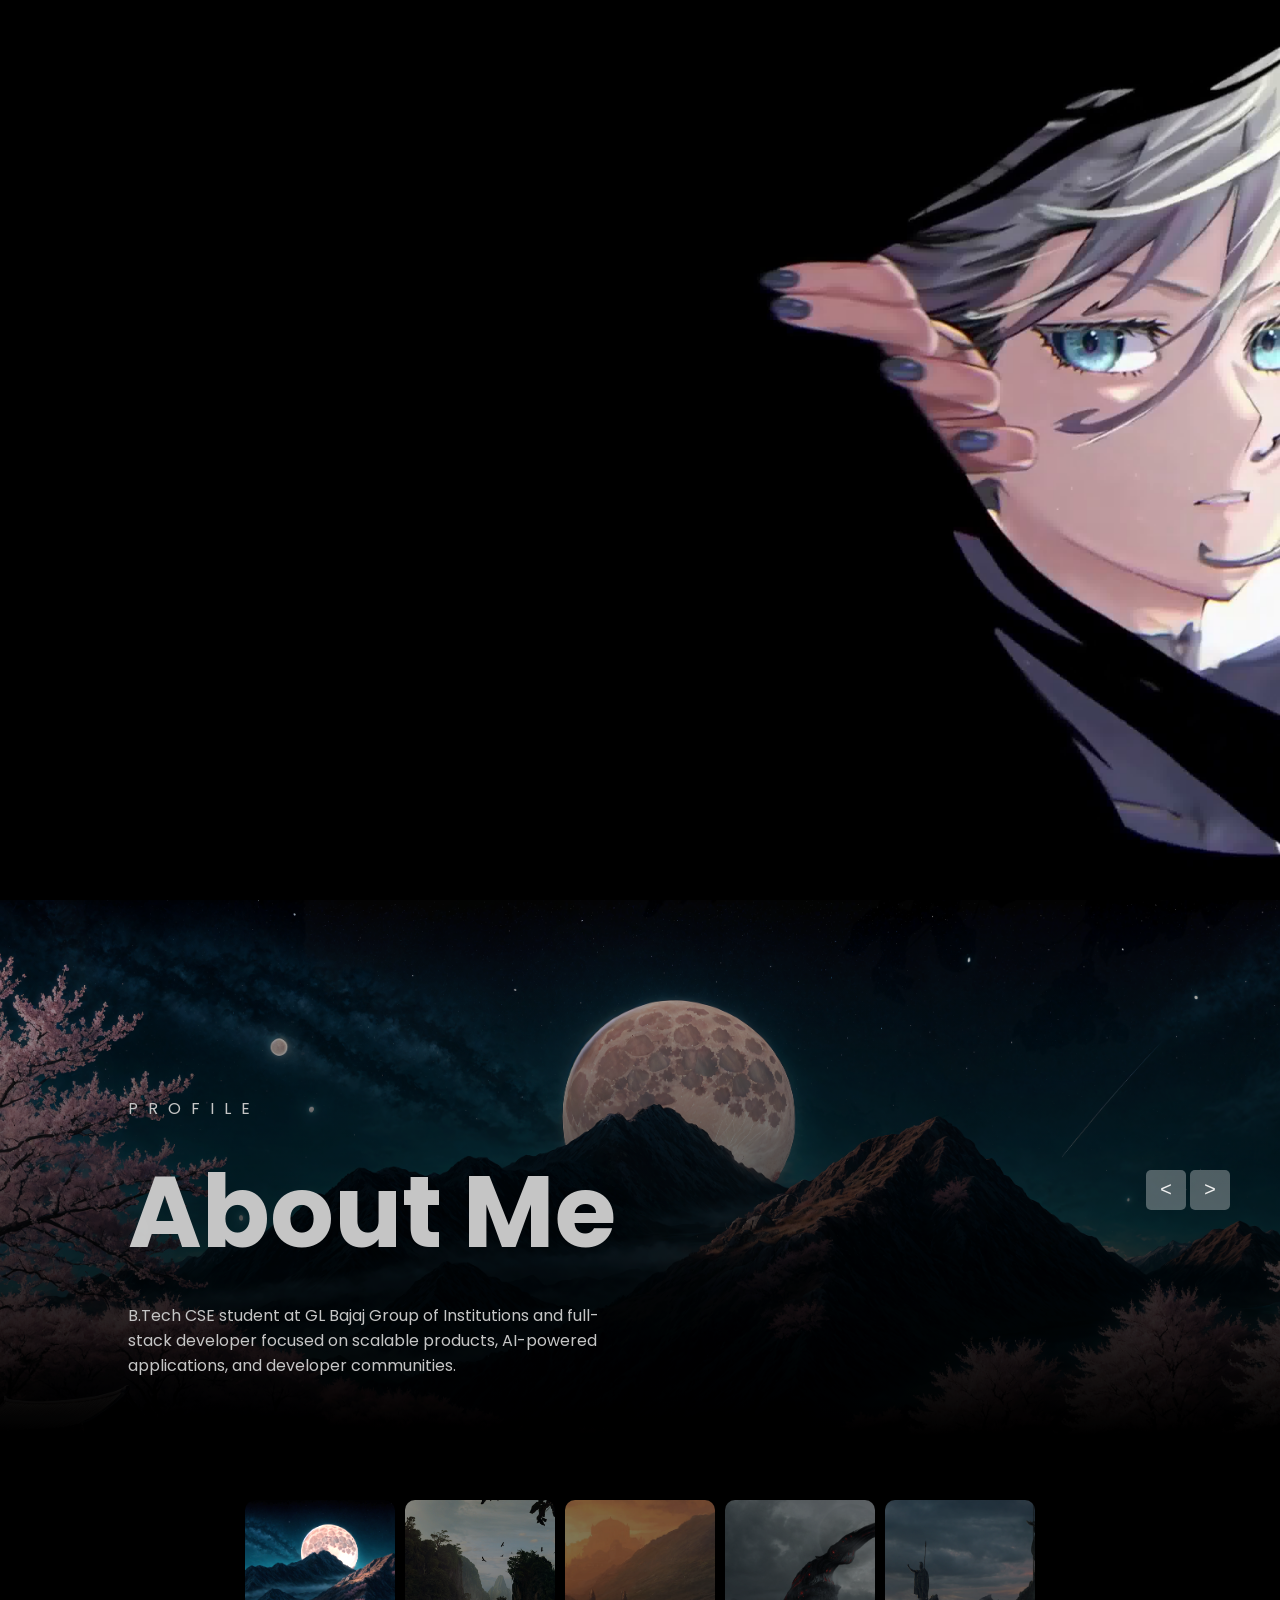
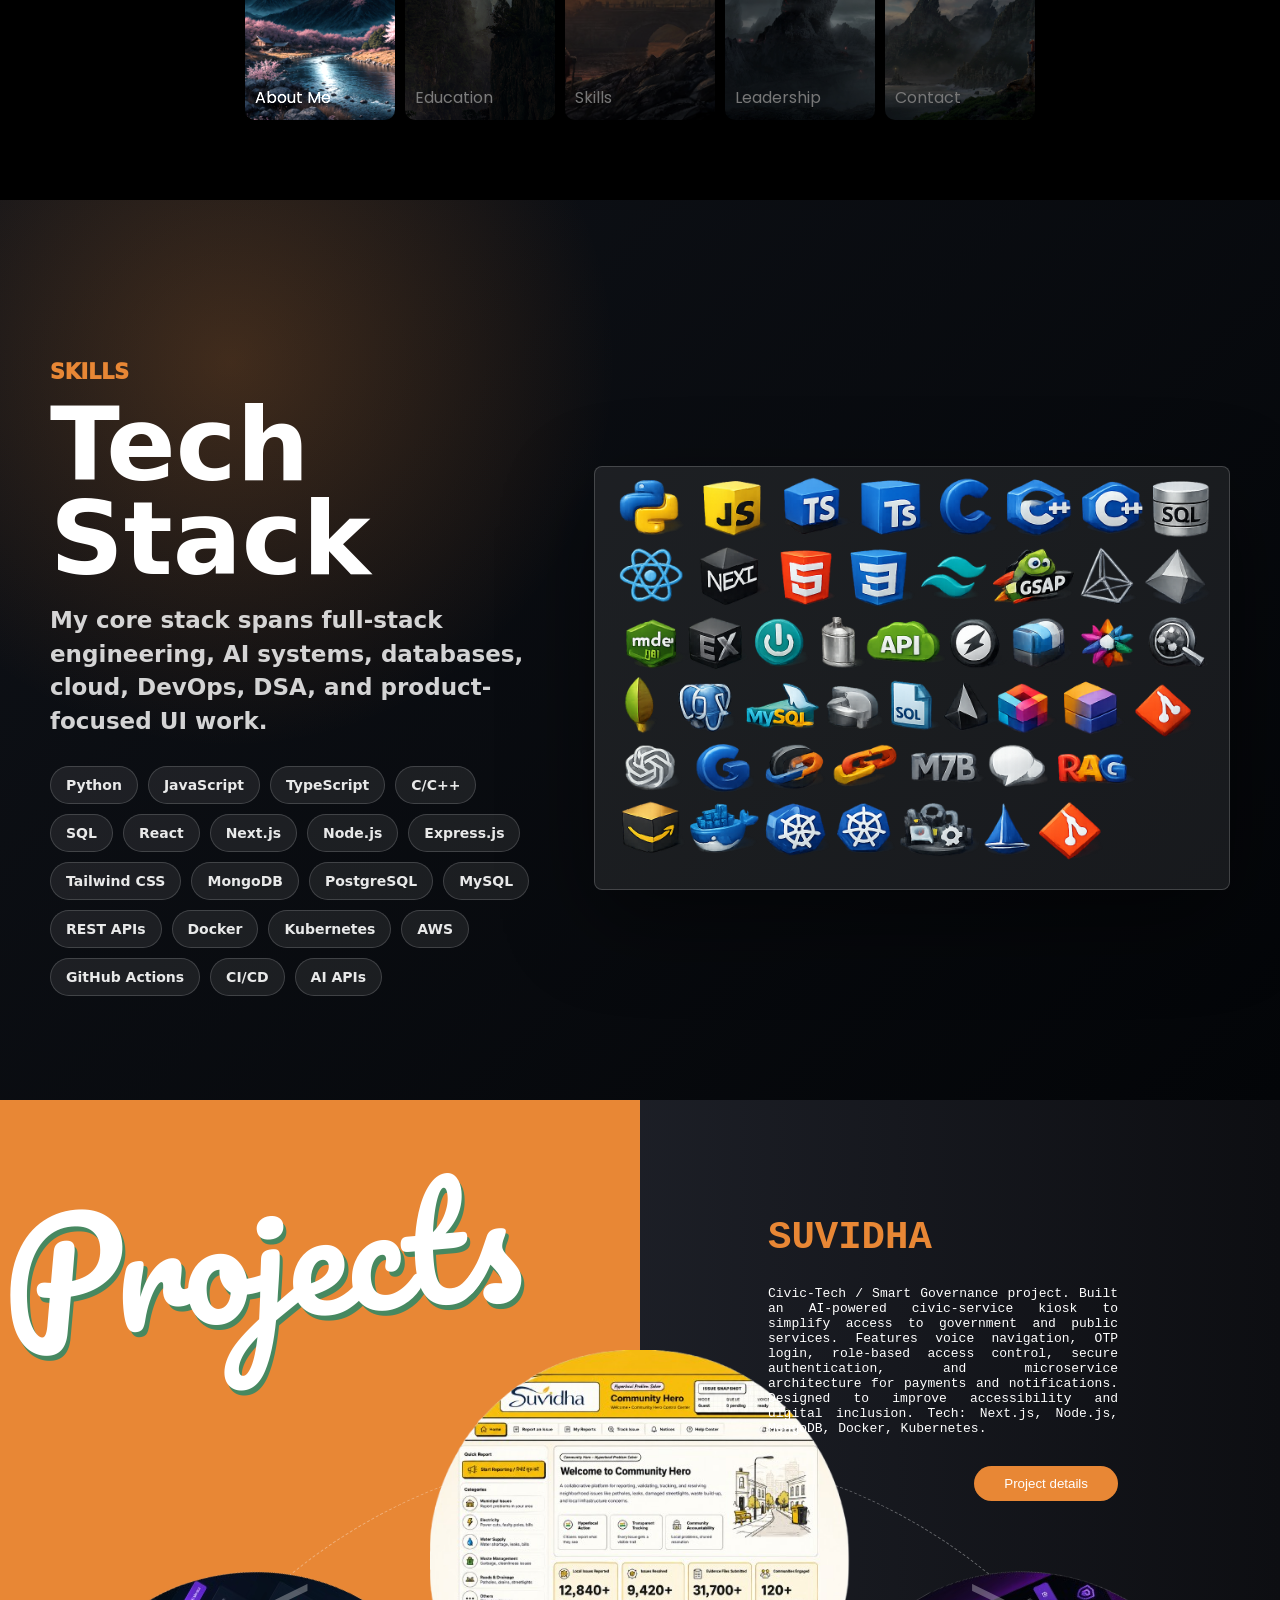
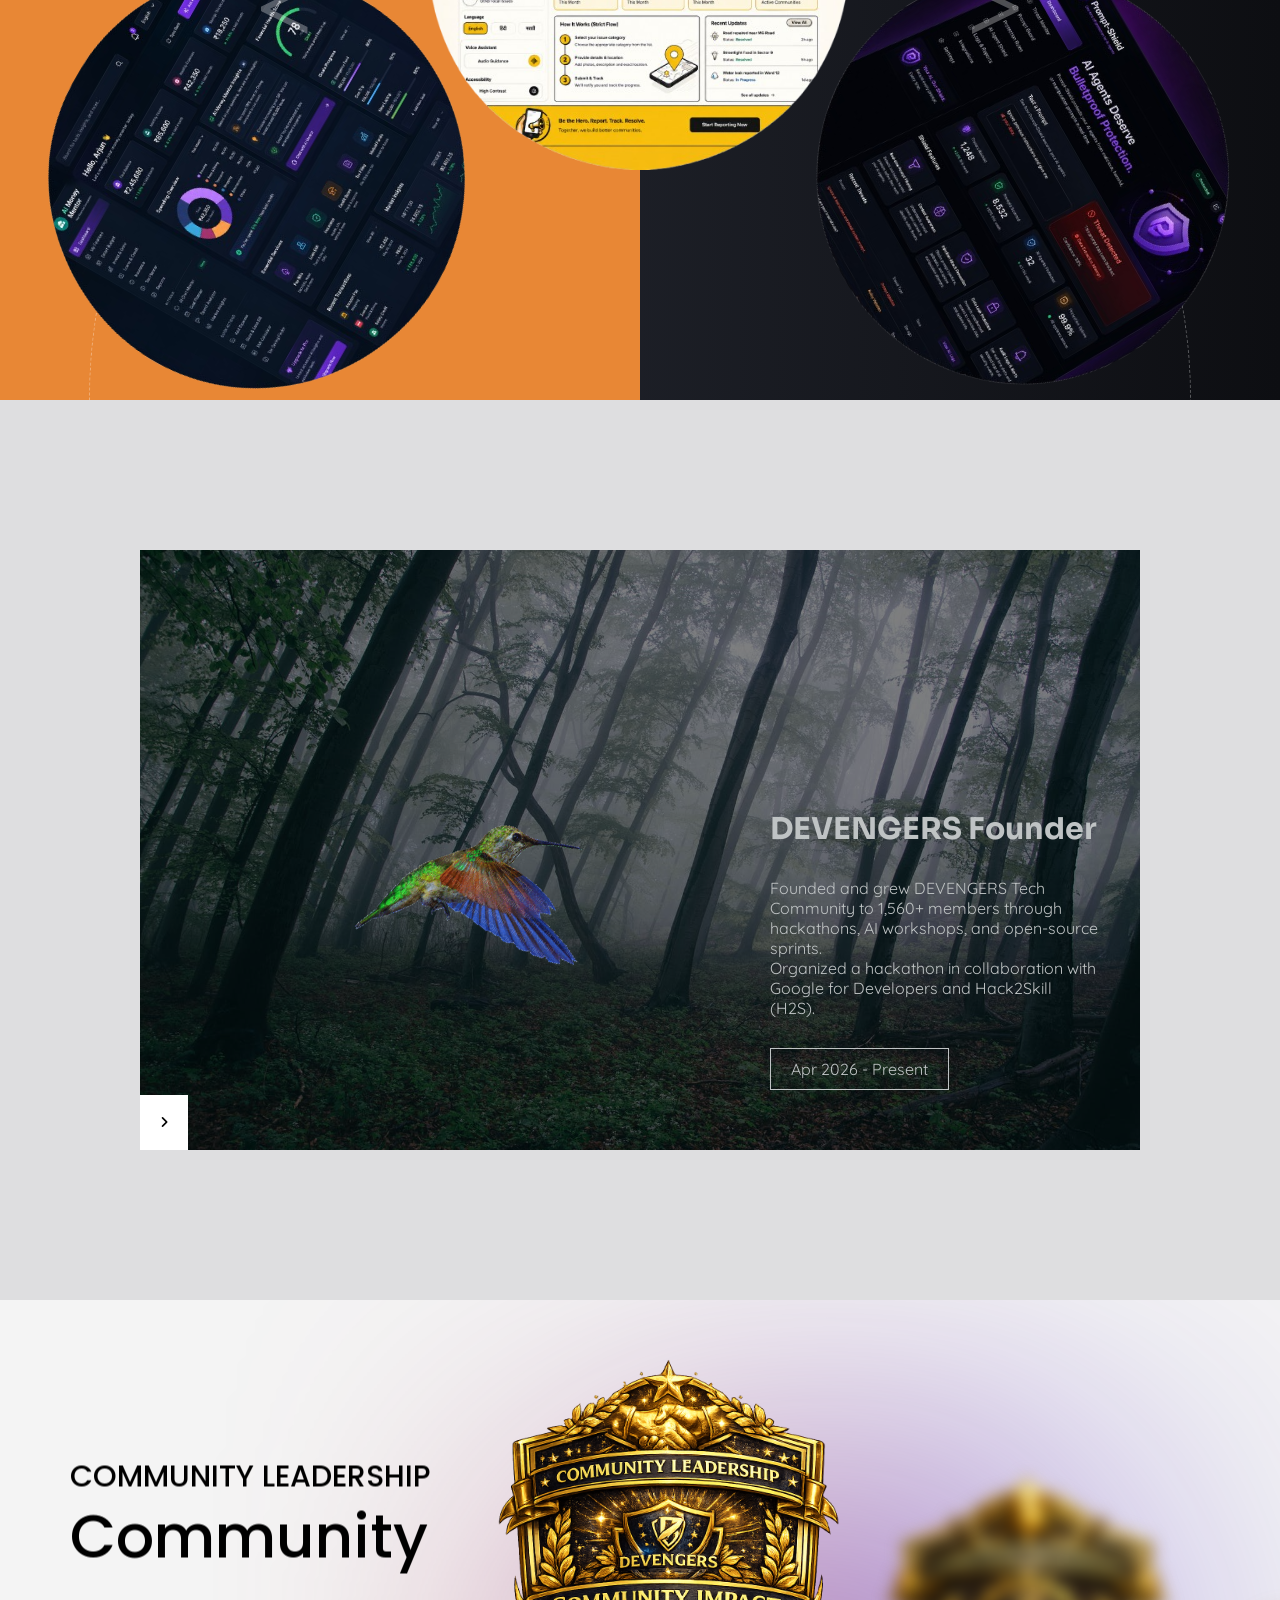
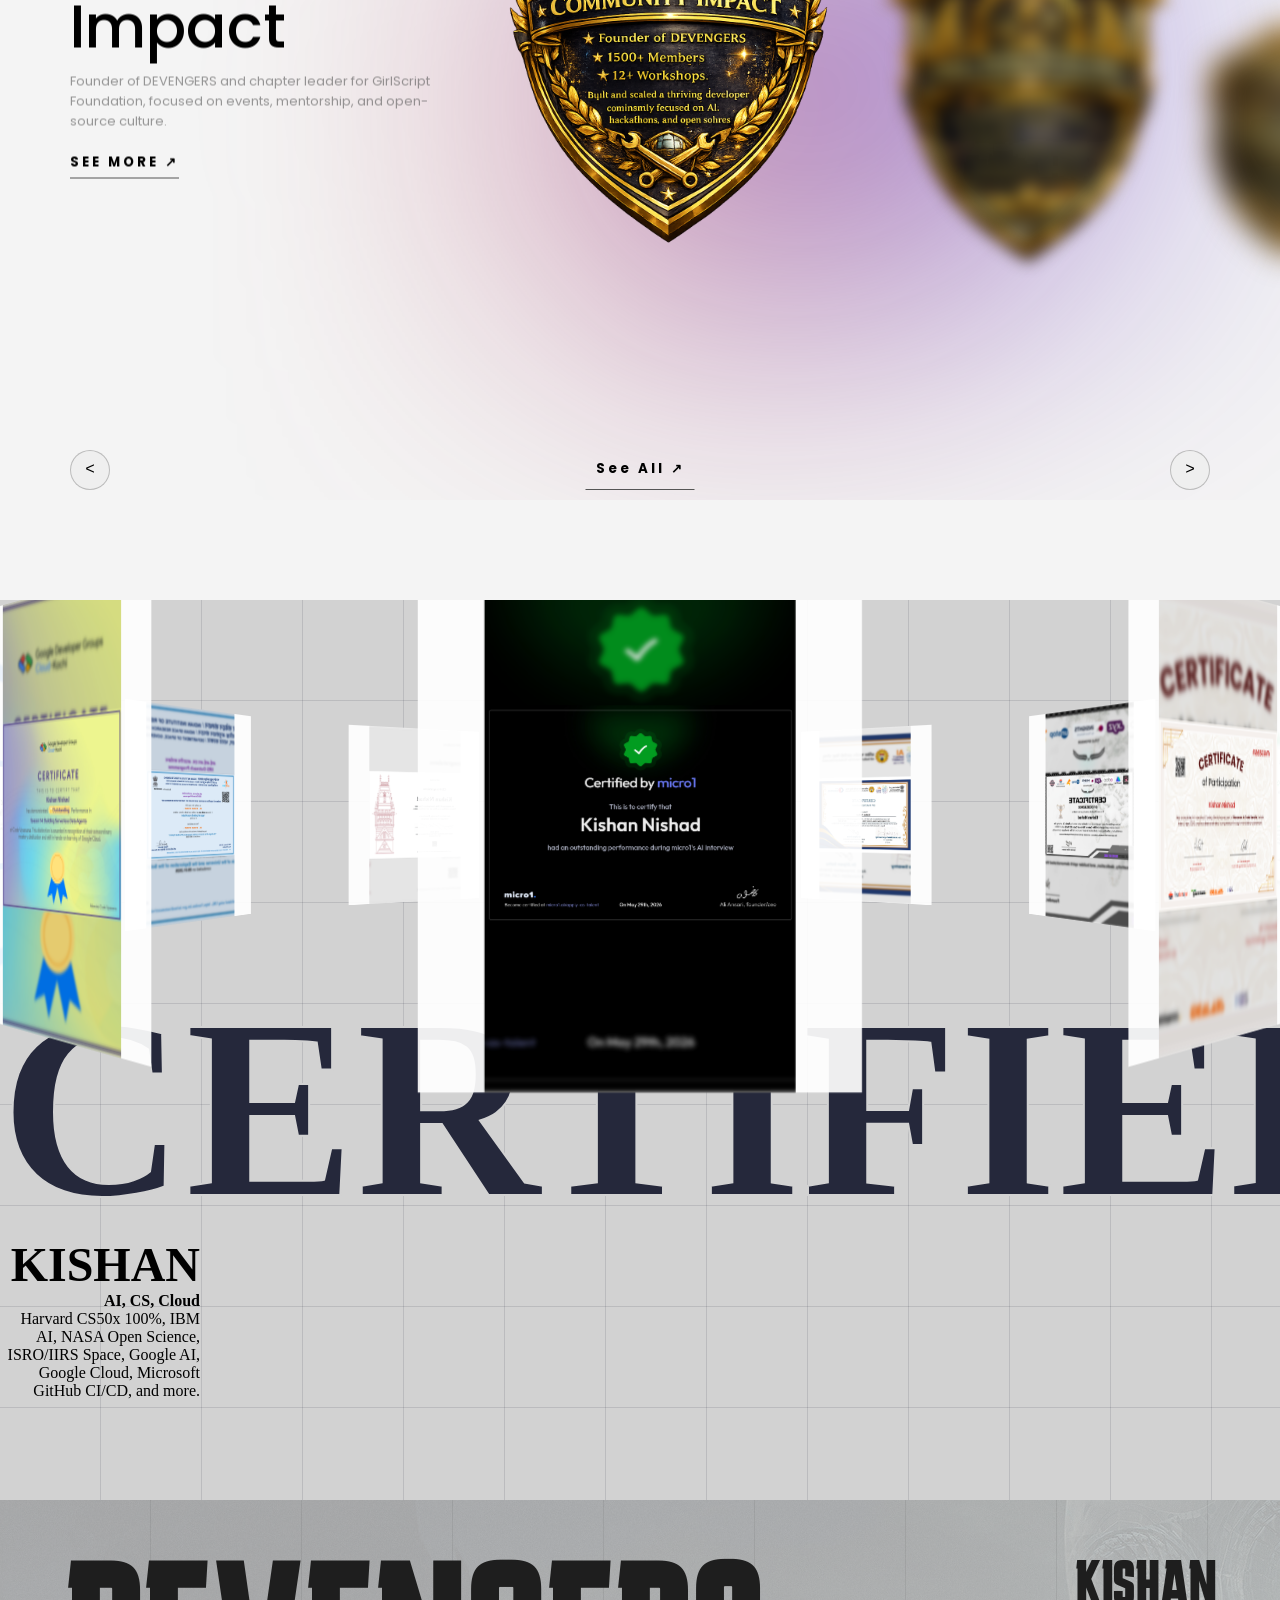
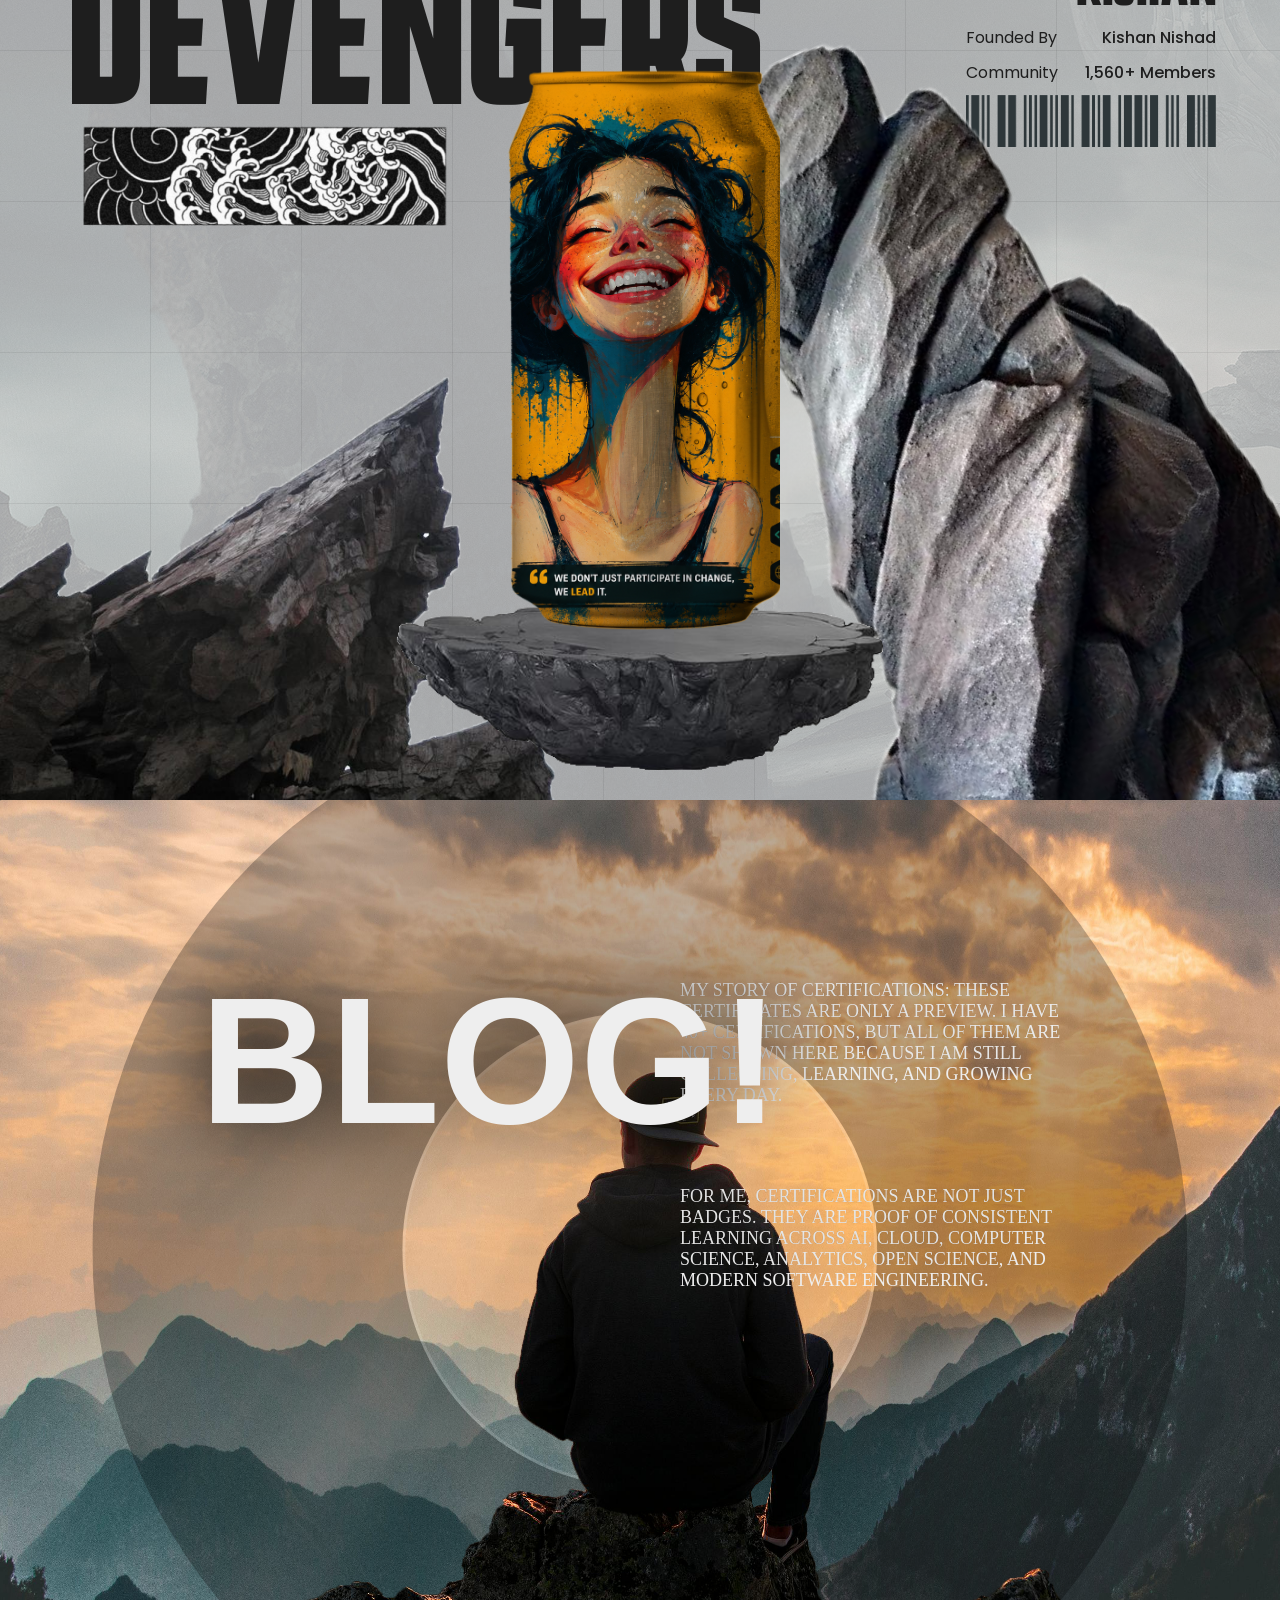
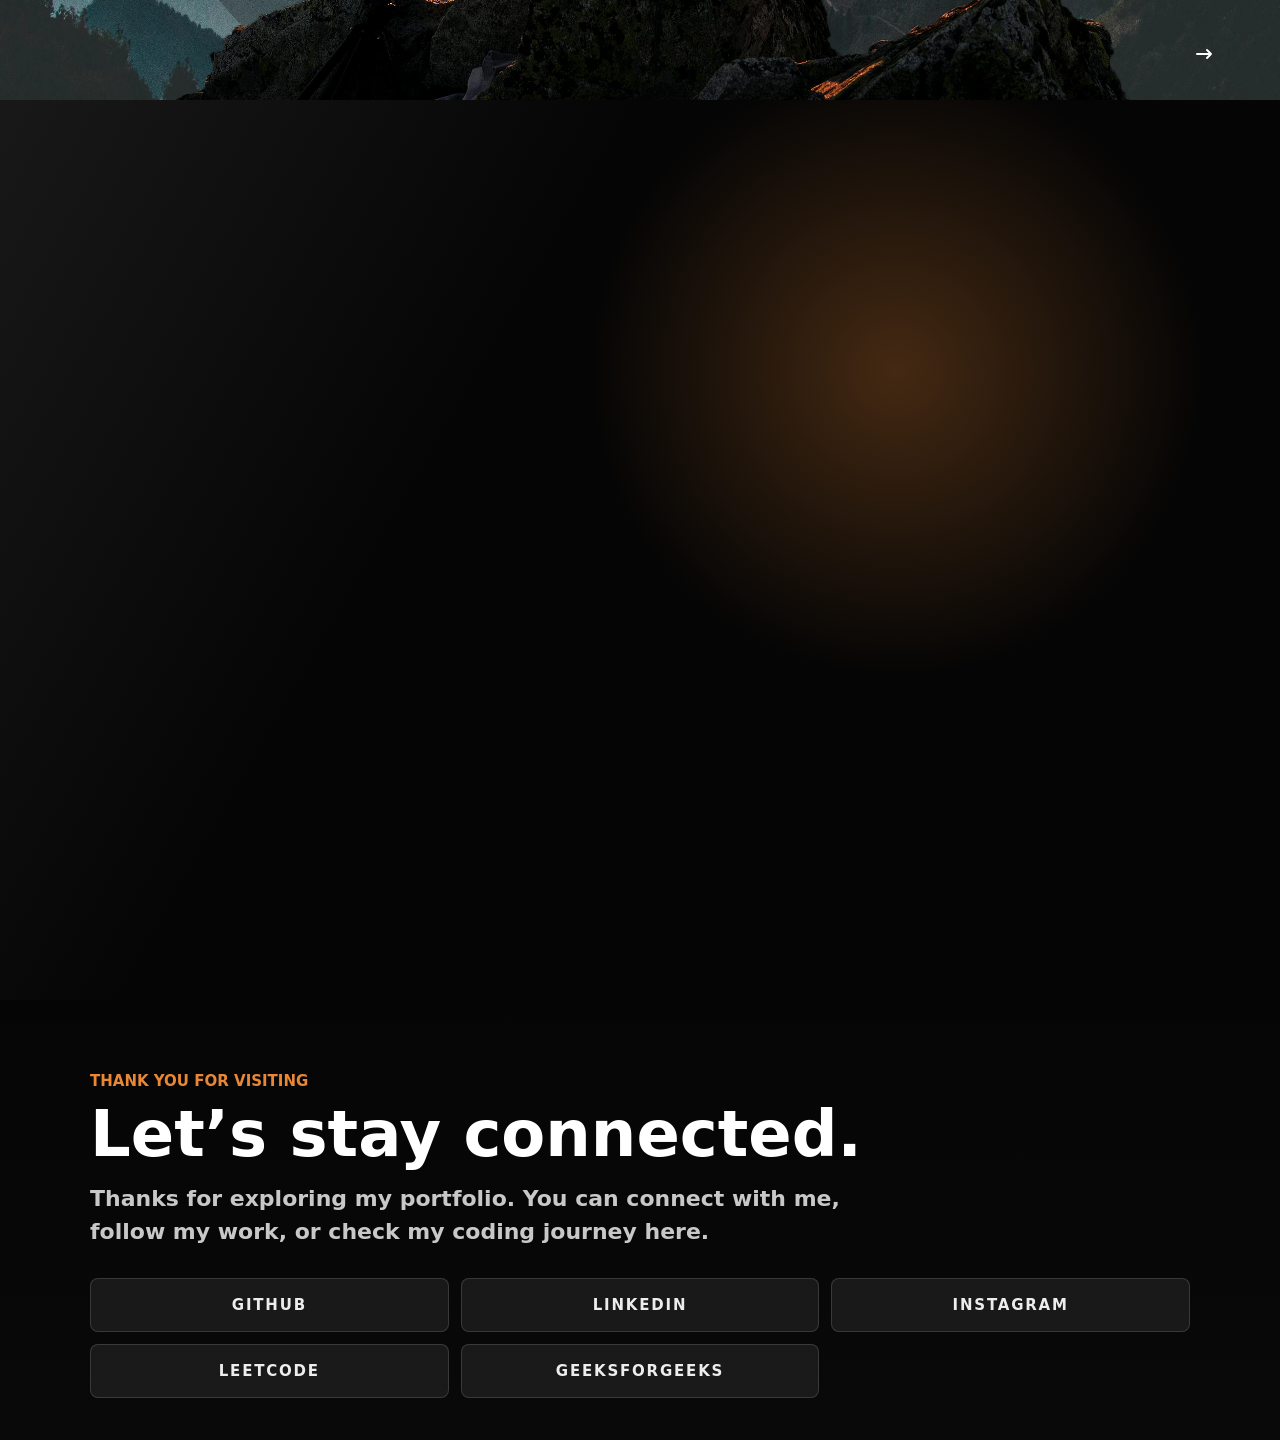
==== index.html @ 109127d8 "Radhe Radhe" ====
<!doctype html>
<html lang="en">
  <head>
    <meta charset="UTF-8" />
    <meta name="viewport" content="width=device-width, initial-scale=1.0" />
    <title>Kishan Nishad | AI Engineer, Full-Stack Developer & DEVENGERS Founder</title>
    <meta
      name="description"
      content="Portfolio of Kishan Nishad, an AI engineer, full-stack developer, competitive programmer, and founder of DEVENGERS Tech Community."
    />
    <meta
      name="keywords"
      content="Kishan Nishad, AI Engineer, Full Stack Developer, DEVENGERS, portfolio, React, Node.js, Python, machine learning, hackathons, competitive programming"
    />
    <meta name="author" content="Kishan Nishad" />
    <meta name="robots" content="index, follow, max-image-preview:large" />
    <meta name="theme-color" content="#050505" />
    <meta property="og:type" content="website" />
    <meta property="og:title" content="Kishan Nishad | AI Engineer & Full-Stack Developer" />
    <meta
      property="og:description"
      content="Explore Kishan Nishad's projects, experience, achievements, certifications, community work, and AI/full-stack engineering journey."
    />
    <meta property="og:site_name" content="Kishan Nishad Portfolio" />
    <meta name="twitter:card" content="summary" />
    <meta name="twitter:title" content="Kishan Nishad | AI Engineer & Full-Stack Developer" />
    <meta
      name="twitter:description"
      content="AI systems, scalable products, competitive programming, hackathons, and developer community leadership by Kishan Nishad."
    />
    <link rel="icon" type="image/png" href="Landingpage/Assests/2.png" />
    <link rel="apple-touch-icon" href="Landingpage/Assests/2.png" />
    <link rel="stylesheet" href="Landingpage/styles.css?v=frame-loader-2" />
    <link rel="preload" as="image" href="Lodingpageframes/ezgif-frame-001.jpg" />
    <script type="application/ld+json">
      {
        "@context": "https://schema.org",
        "@graph": [
          {
            "@type": "Person",
            "@id": "#person",
            "name": "Kishan Nishad",
            "jobTitle": "AI Engineer and Full-Stack Developer",
            "description": "AI engineer, full-stack developer, competitive programmer, hackathon builder, and founder of DEVENGERS Tech Community.",
            "email": "mailto:knishad0004@gmail.com",
            "address": {
              "@type": "PostalAddress",
              "addressLocality": "Ghaziabad",
              "addressCountry": "IN"
            },
            "knowsAbout": [
              "Artificial Intelligence",
              "Machine Learning",
              "Full-Stack Development",
              "React",
              "Next.js",
              "Node.js",
              "Python",
              "Docker",
              "Kubernetes",
              "Competitive Programming",
              "Developer Communities"
            ],
            "sameAs": [
              "https://github.com/code-with-kishan",
              "https://www.linkedin.com/in/kishan-nishad-161a73392/",
              "https://www.instagram.com/kishannishad.dev/",
              "https://leetcode.com/u/Code_with_kishan/",
              "https://www.geeksforgeeks.org/profile/kishannishad"
            ]
          },
          {
            "@type": "WebSite",
            "@id": "#website",
            "name": "Kishan Nishad Portfolio",
            "description": "Portfolio website for Kishan Nishad, featuring AI engineering, full-stack projects, achievements, certifications, and community leadership.",
            "publisher": {
              "@id": "#person"
            },
            "inLanguage": "en"
          },
          {
            "@type": "WebPage",
            "@id": "#webpage",
            "name": "Kishan Nishad | AI Engineer, Full-Stack Developer & DEVENGERS Founder",
            "isPartOf": {
              "@id": "#website"
            },
            "about": {
              "@id": "#person"
            },
            "inLanguage": "en"
          }
        ]
      }
    </script>
  </head>
  <body>
    <div class="loader" id="loader" aria-hidden="true">
      <img
        class="loader-frame"
        id="loaderFrame"
        src="Lodingpageframes/ezgif-frame-001.jpg"
        data-frame-base="Lodingpageframes/ezgif-frame-"
        data-frame-count="141"
        data-frame-ext="jpg"
        loading="eager"
        decoding="sync"
        fetchpriority="high"
        alt=""
      />
    </div>

    <nav class="navbar" aria-label="Primary navigation">
      <a href="#home" class="nav-link">Home</a>
      <a href="#about" class="nav-link">About</a>
      <a href="#skills" class="nav-link">Skills</a>
      <a href="#projects" class="nav-link">Projects</a>
      <a href="#experience" class="nav-link">Experience</a>
      <a href="#achievements" class="nav-link">Achievements</a>
      <a href="#certifications" class="nav-link">Certifications</a>
      <a href="#community" class="nav-link">Community</a>
      <a href="#blog" class="nav-link">Blog</a>
      <a href="#contact" class="nav-link">Contact Me</a>
    </nav>

    <main>
    <section class="landing" id="home">
      <section class="hero-content" aria-label="Kishan Nishad intro">
        <h1><span>Hi, I’m</span><span>Kishan Nishad</span></h1>
        <p class="animated-detail">
          <span>AI Engineer</span>
          <span>Full-Stack Developer</span>
          <span>Founder of DEVENGERS</span>
        </p>
        <p class="statement">Building AI systems, scalable products, and impactful developer communities.</p>
      </section>
    </section>

    <section class="site-section" id="about" aria-label="About">
      <iframe class="section-frame" src="About/index.html" title="About Kishan Nishad"></iframe>
    </section>

    <section class="skills-section" id="skills" aria-label="Skills and tech stack">
      <div class="skills-content">
        <div class="skills-copy">
          <p class="skills-kicker">Skills</p>
          <h2>Tech Stack</h2>
          <p>
            My core stack spans full-stack engineering, AI systems, databases, cloud, DevOps, DSA, and product-focused UI work.
          </p>
          <div class="skills-grid" aria-label="Core skills">
            <span>Python</span>
            <span>JavaScript</span>
            <span>TypeScript</span>
            <span>C/C++</span>
            <span>SQL</span>
            <span>React</span>
            <span>Next.js</span>
            <span>Node.js</span>
            <span>Express.js</span>
            <span>Tailwind CSS</span>
            <span>MongoDB</span>
            <span>PostgreSQL</span>
            <span>MySQL</span>
            <span>REST APIs</span>
            <span>Docker</span>
            <span>Kubernetes</span>
            <span>AWS</span>
            <span>GitHub Actions</span>
            <span>CI/CD</span>
            <span>AI APIs</span>
          </div>
        </div>
        <figure class="skills-card">
          <img src="Landingpage/Assests/all-tech-stack.png" alt="Kishan Nishad tech stack icons" />
        </figure>
      </div>
    </section>

    <section class="site-section" id="projects" aria-label="Projects">
      <iframe class="section-frame" src="Projects/index.html" title="Kishan Nishad projects"></iframe>
    </section>

    <section class="site-section" id="experience" aria-label="Experience">
      <iframe class="section-frame" src="Experience/index.html" title="Kishan Nishad experience"></iframe>
    </section>

    <section class="site-section" id="achievements" aria-label="Achievements">
      <iframe class="section-frame" src="Acheivements/index.html" title="Kishan Nishad achievements"></iframe>
    </section>

    <section class="site-section" id="certifications" aria-label="Certifications">
      <iframe class="section-frame" src="certifications/index.html" title="Kishan Nishad certifications"></iframe>
    </section>

    <section class="site-section" id="community" aria-label="Community">
      <iframe class="section-frame" src="Community/index.html" title="DEVENGERS community"></iframe>
    </section>

    <section class="site-section" id="blog" aria-label="Blog">
      <iframe class="section-frame" src="Blogs/index.html" title="Kishan Nishad blog"></iframe>
    </section>

    <section class="contact-section" id="contact" aria-label="Portfolio contact form">
      <div class="visme_d" data-title="Portfolio form" data-url="9kgqpr48-portfolio-form" data-domain="forms" data-full-page="false" data-min-height="500px" data-form-id="187470"></div>
    </section>

    <footer class="site-footer" aria-label="Kishan Nishad social links">
      <div class="footer-content">
        <p class="footer-kicker">Thank you for visiting</p>
        <h2>Let’s stay connected.</h2>
        <p class="footer-note">
          Thanks for exploring my portfolio. You can connect with me, follow my work, or check my coding journey here.
        </p>
        <div class="social-links">
          <a href="https://github.com/code-with-kishan" target="_blank" rel="noreferrer">GitHub</a>
          <a href="https://www.linkedin.com/in/kishan-nishad-161a73392/" target="_blank" rel="noreferrer">LinkedIn</a>
          <a href="https://www.instagram.com/kishannishad.dev/" target="_blank" rel="noreferrer">Instagram</a>
          <a href="https://leetcode.com/u/Code_with_kishan/" target="_blank" rel="noreferrer">LeetCode</a>
          <a href="https://www.geeksforgeeks.org/profile/kishannishad" target="_blank" rel="noreferrer">GeeksforGeeks</a>
        </div>
      </div>
    </footer>
    </main>

    <script src="Landingpage/script.js?v=frame-loader-3"></script>
    <script src="https://static-bundles.visme.co/forms/vismeforms-embed.js"></script>
  </body>
</html>
---- Landingpage/styles.css ----
:root {
  color-scheme: dark;
  font-family:
    Inter, ui-sans-serif, system-ui, -apple-system, BlinkMacSystemFont, "Segoe UI",
    sans-serif;
}

* {
  box-sizing: border-box;
}

html,
body {
  width: 100%;
  min-height: 100%;
  margin: 0;
}

html {
  scroll-behavior: smooth;
  scroll-padding-top: 100px;
}

body {
  overflow-x: hidden;
  background: #050505;
  color: #ffffff;
}

.loader {
  position: fixed;
  inset: 0;
  z-index: 9999;
  display: grid;
  place-items: center;
  background: #000000 url("Assests/2.png") center / cover no-repeat;
  transition:
    opacity 700ms ease,
    visibility 700ms ease;
}

.loader.is-hidden {
  visibility: hidden;
  opacity: 0;
  pointer-events: none;
}

.loader-frame {
  width: 100%;
  height: 100%;
  object-fit: cover;
}

.landing {
  position: relative;
  min-height: 100vh;
  overflow: hidden;
  background:
    linear-gradient(90deg, rgba(0, 0, 0, 0.1) 0%, rgba(0, 0, 0, 0.16) 43%, rgba(0, 0, 0, 0.52) 100%),
    url("Assests/2.png") center / cover no-repeat;
}

.site-section {
  position: relative;
  min-height: 100vh;
  background: #050505;
}

.section-frame {
  display: block;
  width: 100%;
  height: 100vh;
  border: 0;
  background: #050505;
}

.skills-section {
  min-height: 100vh;
  display: grid;
  place-items: center;
  padding: 128px 24px 72px;
  background:
    radial-gradient(circle at 18% 18%, rgba(232, 135, 53, 0.24), transparent 30%),
    linear-gradient(135deg, rgba(15, 18, 24, 0.98), rgba(3, 5, 8, 0.98));
}

.skills-content {
  width: min(1180px, 100%);
  display: grid;
  grid-template-columns: minmax(300px, 0.86fr) minmax(420px, 1.14fr);
  align-items: center;
  gap: clamp(28px, 5vw, 72px);
}

.skills-kicker {
  margin: 0 0 14px;
  color: #e88735;
  font-size: clamp(16px, 1.6vw, 22px);
  font-weight: 950;
  text-transform: uppercase;
}

.skills-copy h2 {
  margin: 0 0 18px;
  font-size: clamp(54px, 8vw, 112px);
  line-height: 0.92;
  letter-spacing: 0;
}

.skills-copy > p:not(.skills-kicker) {
  margin: 0 0 28px;
  color: rgba(255, 255, 255, 0.82);
  font-size: clamp(17px, 1.8vw, 24px);
  font-weight: 750;
  line-height: 1.45;
}

.skills-grid {
  display: flex;
  flex-wrap: wrap;
  gap: 10px;
}

.skills-grid span {
  display: inline-flex;
  min-height: 38px;
  align-items: center;
  border: 1px solid rgba(255, 255, 255, 0.16);
  border-radius: 999px;
  padding: 0 15px;
  background: rgba(255, 255, 255, 0.08);
  color: rgba(255, 255, 255, 0.9);
  font-size: 14px;
  font-weight: 850;
  white-space: nowrap;
}

.skills-card {
  margin: 0;
  border: 1px solid rgba(255, 255, 255, 0.18);
  border-radius: 8px;
  overflow: hidden;
  background: rgba(255, 255, 255, 0.08);
  box-shadow: 0 30px 90px rgba(0, 0, 0, 0.46);
}

.skills-card img {
  display: block;
  width: 100%;
  height: auto;
}

.contact-section {
  min-height: 100vh;
  display: grid;
  place-items: center;
  padding: 112px 24px 72px;
  background:
    linear-gradient(120deg, rgba(255, 255, 255, 0.08), transparent 36%),
    radial-gradient(circle at 70% 30%, rgba(232, 135, 53, 0.28), transparent 28%),
    #050505;
}

.contact-section .visme_d {
  width: min(960px, 100%);
  min-height: 500px;
}

.site-footer {
  background:
    linear-gradient(180deg, #050505 0%, #090909 100%);
  padding: 72px 24px 42px;
  color: #ffffff;
}

.footer-content {
  width: min(1100px, 100%);
  margin: 0 auto;
}

.footer-kicker {
  margin: 0 0 12px;
  color: #e88735;
  font-size: 15px;
  font-weight: 900;
  text-transform: uppercase;
}

.footer-content h2 {
  margin: 0 0 16px;
  font-size: clamp(36px, 5vw, 72px);
  line-height: 1;
  letter-spacing: 0;
}

.footer-note {
  max-width: 760px;
  margin: 0 0 30px;
  color: rgba(255, 255, 255, 0.78);
  font-size: clamp(16px, 1.8vw, 22px);
  font-weight: 700;
  line-height: 1.5;
}

.social-links {
  display: grid;
  grid-template-columns: repeat(3, minmax(0, 1fr));
  gap: 12px;
}

.social-links a {
  display: flex;
  min-height: 54px;
  align-items: center;
  justify-content: center;
  border: 1px solid rgba(255, 255, 255, 0.14);
  border-radius: 8px;
  padding: 0 16px;
  background: rgba(255, 255, 255, 0.07);
  color: rgba(255, 255, 255, 0.92);
  font-family: "Sora", "Orbitron", "Rajdhani", Inter, ui-sans-serif, system-ui, sans-serif;
  font-size: 15px;
  font-weight: 900;
  letter-spacing: 0.12em;
  line-height: 1.2;
  overflow-wrap: anywhere;
  text-align: center;
  text-decoration: none;
  text-transform: uppercase;
  transition:
    background 220ms ease,
    border-color 220ms ease,
    transform 220ms ease;
}

.social-links a:hover {
  border-color: rgba(232, 135, 53, 0.7);
  background: rgba(232, 135, 53, 0.16);
  transform: translateY(-2px);
}

.navbar {
  position: fixed;
  top: 26px;
  left: 50%;
  z-index: 5;
  display: flex;
  max-width: min(1180px, calc(100vw - 40px));
  min-height: 62px;
  align-items: center;
  justify-content: center;
  gap: 4px;
  padding: 10px 14px;
  border: 1px solid rgba(255, 255, 255, 0.2);
  border-radius: 999px;
  background: rgba(255, 255, 255, 0.08);
  box-shadow:
    0 24px 80px rgba(0, 0, 0, 0.36),
    inset 0 1px 0 rgba(255, 255, 255, 0.18);
  backdrop-filter: blur(22px) saturate(160%);
  transform: translateX(-50%);
}

.nav-link {
  display: inline-flex;
  min-height: 40px;
  align-items: center;
  justify-content: center;
  border-radius: 999px;
  padding: 0 14px;
  color: rgba(255, 255, 255, 0.88);
  font-size: 14px;
  font-weight: 700;
  letter-spacing: 0;
  text-decoration: none;
  text-shadow: 0 1px 18px rgba(0, 0, 0, 0.35);
  transition:
    background 220ms ease,
    color 220ms ease,
    transform 220ms ease;
  white-space: nowrap;
}

.nav-link:hover {
  background: rgba(255, 255, 255, 0.16);
  color: #ffffff;
  transform: translateY(-1px);
}

.hero-content {
  position: absolute;
  left: clamp(28px, 7vw, 116px);
  top: 50%;
  width: min(620px, calc(100vw - 48px));
  transform: translateY(-44%);
  text-align: left;
}

.hero-content h1 {
  margin: 0 0 18px;
  font-size: clamp(44px, 6.2vw, 88px);
  font-weight: 950;
  line-height: 0.96;
  letter-spacing: 0;
  text-shadow: 0 14px 52px rgba(0, 0, 0, 0.48);
}

.hero-content h1 span {
  display: block;
}

.animated-detail {
  position: relative;
  height: 42px;
  margin: 0 0 22px;
  overflow: hidden;
  font-size: clamp(22px, 2.4vw, 34px);
  font-weight: 900;
  line-height: 42px;
  text-shadow: 0 10px 34px rgba(0, 0, 0, 0.42);
}

.animated-detail span {
  position: absolute;
  left: 0;
  top: 0;
  opacity: 0;
  transform: translateY(22px);
  animation: rotateDetail 9s infinite;
}

.animated-detail span:nth-child(2) {
  animation-delay: 3s;
}

.animated-detail span:nth-child(3) {
  animation-delay: 6s;
}

.statement {
  margin: 0;
  color: rgba(255, 255, 255, 0.9);
  font-size: clamp(18px, 1.8vw, 25px);
  font-weight: 750;
  line-height: 1.36;
  text-shadow: 0 10px 34px rgba(0, 0, 0, 0.44);
}

@keyframes rotateDetail {
  0% {
    opacity: 0;
    transform: translateY(22px);
  }

  9%,
  27% {
    opacity: 1;
    transform: translateY(0);
  }

  36%,
  100% {
    opacity: 0;
    transform: translateY(-22px);
  }
}

@media (max-width: 900px) {
  .navbar {
    justify-content: flex-start;
    overflow-x: auto;
    scrollbar-width: none;
  }

  .navbar::-webkit-scrollbar {
    display: none;
  }

  .hero-content {
    left: 24px;
    bottom: 64px;
    top: auto;
    transform: none;
  }

  .skills-content {
    grid-template-columns: 1fr;
  }
}

@media (max-width: 560px) {
  .navbar {
    top: 16px;
    max-width: calc(100vw - 24px);
    min-height: 56px;
    padding: 8px 10px;
  }

  .nav-link {
    min-height: 36px;
    padding: 0 12px;
    font-size: 13px;
  }

  .hero-content {
    left: 18px;
    bottom: 42px;
    width: calc(100vw - 36px);
  }

  .animated-detail {
    height: 36px;
    line-height: 36px;
  }
}

@media (max-width: 767px) {
  html {
    scroll-padding-top: 82px;
  }

  .landing,
  .site-section,
  .skills-section,
  .contact-section {
    min-height: 100dvh;
  }

  .landing {
    background-position: 36% center;
  }

  .section-frame {
    height: 100dvh;
  }

  .skills-section,
  .contact-section {
    padding-inline: 18px;
  }

  .contact-section {
    padding-block: 92px 48px;
  }

  .site-footer {
    padding: 54px 18px 34px;
  }

  .social-links {
    grid-template-columns: 1fr;
  }

  .skills-copy h2 {
    font-size: clamp(40px, 14vw, 64px);
  }

  .skills-copy > p:not(.skills-kicker) {
    font-size: 16px;
  }

  .skills-grid span {
    min-height: 34px;
    padding-inline: 12px;
    font-size: 12px;
  }
}
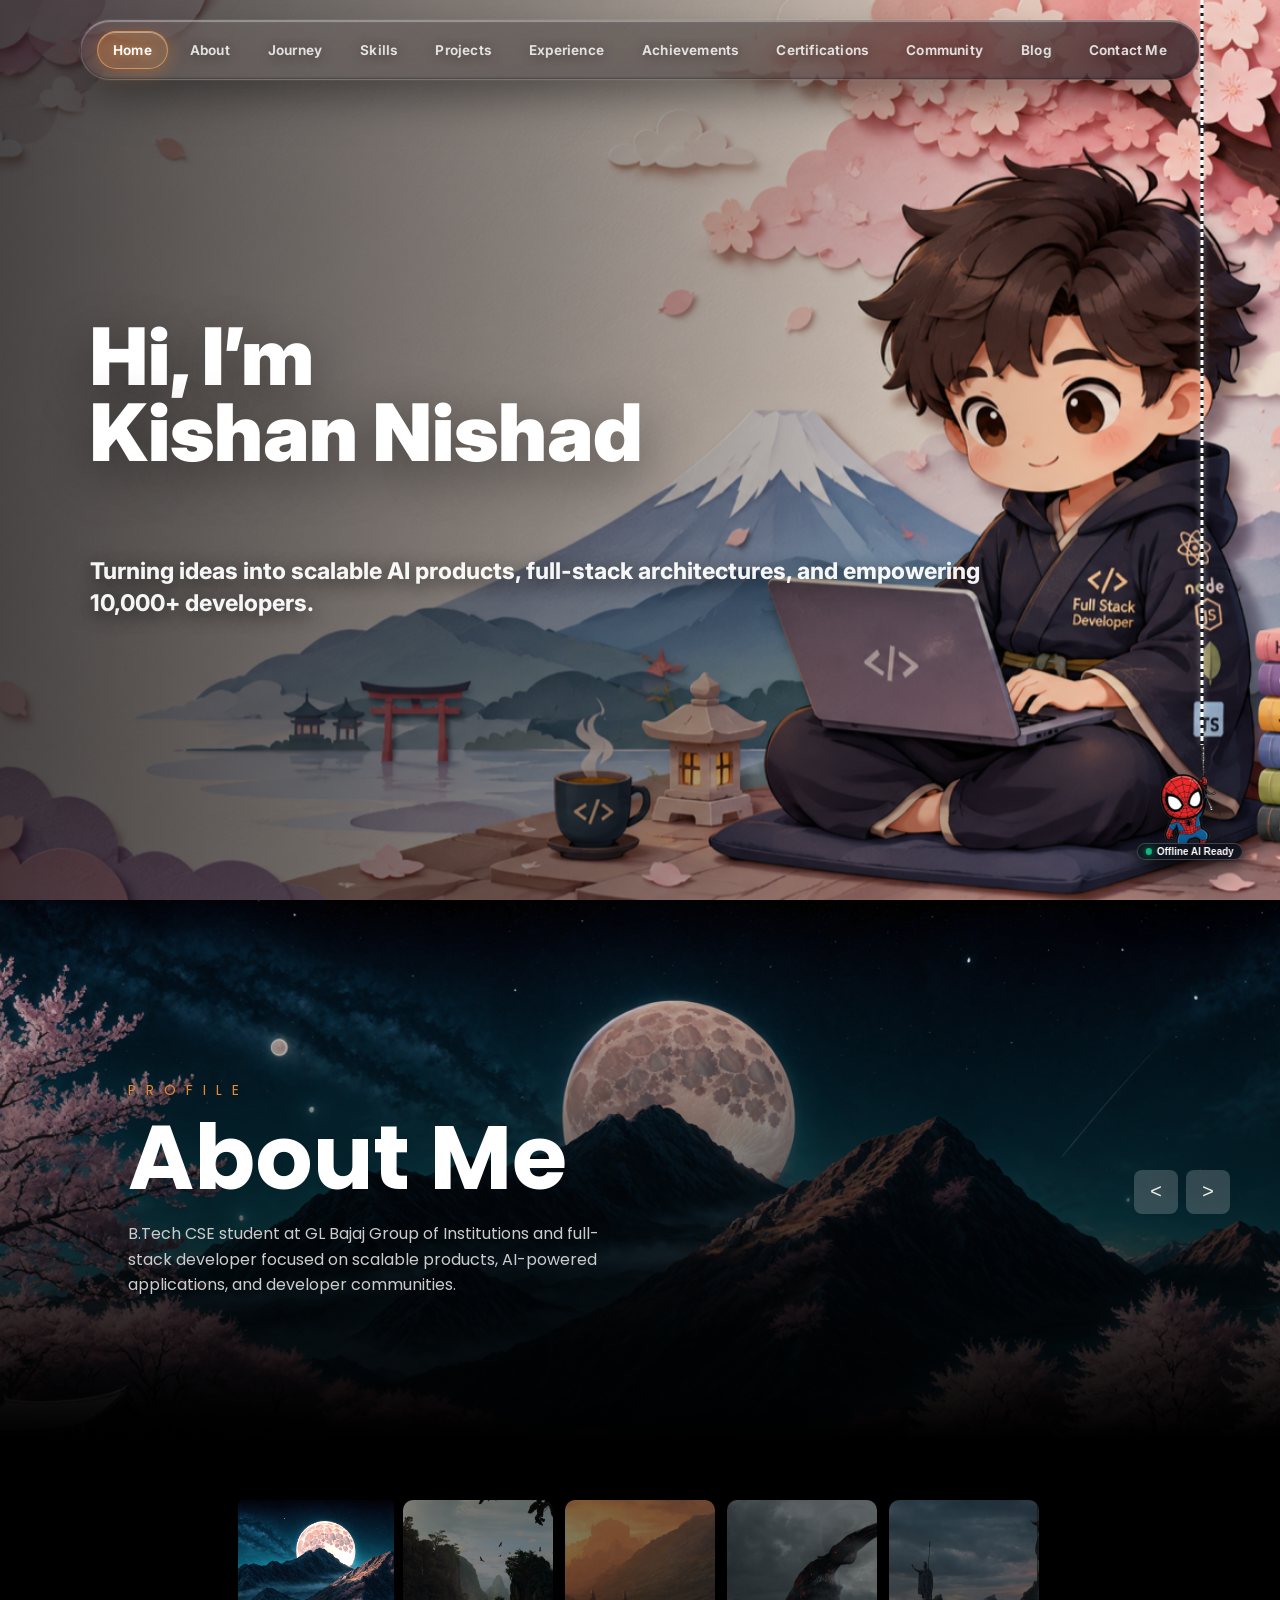
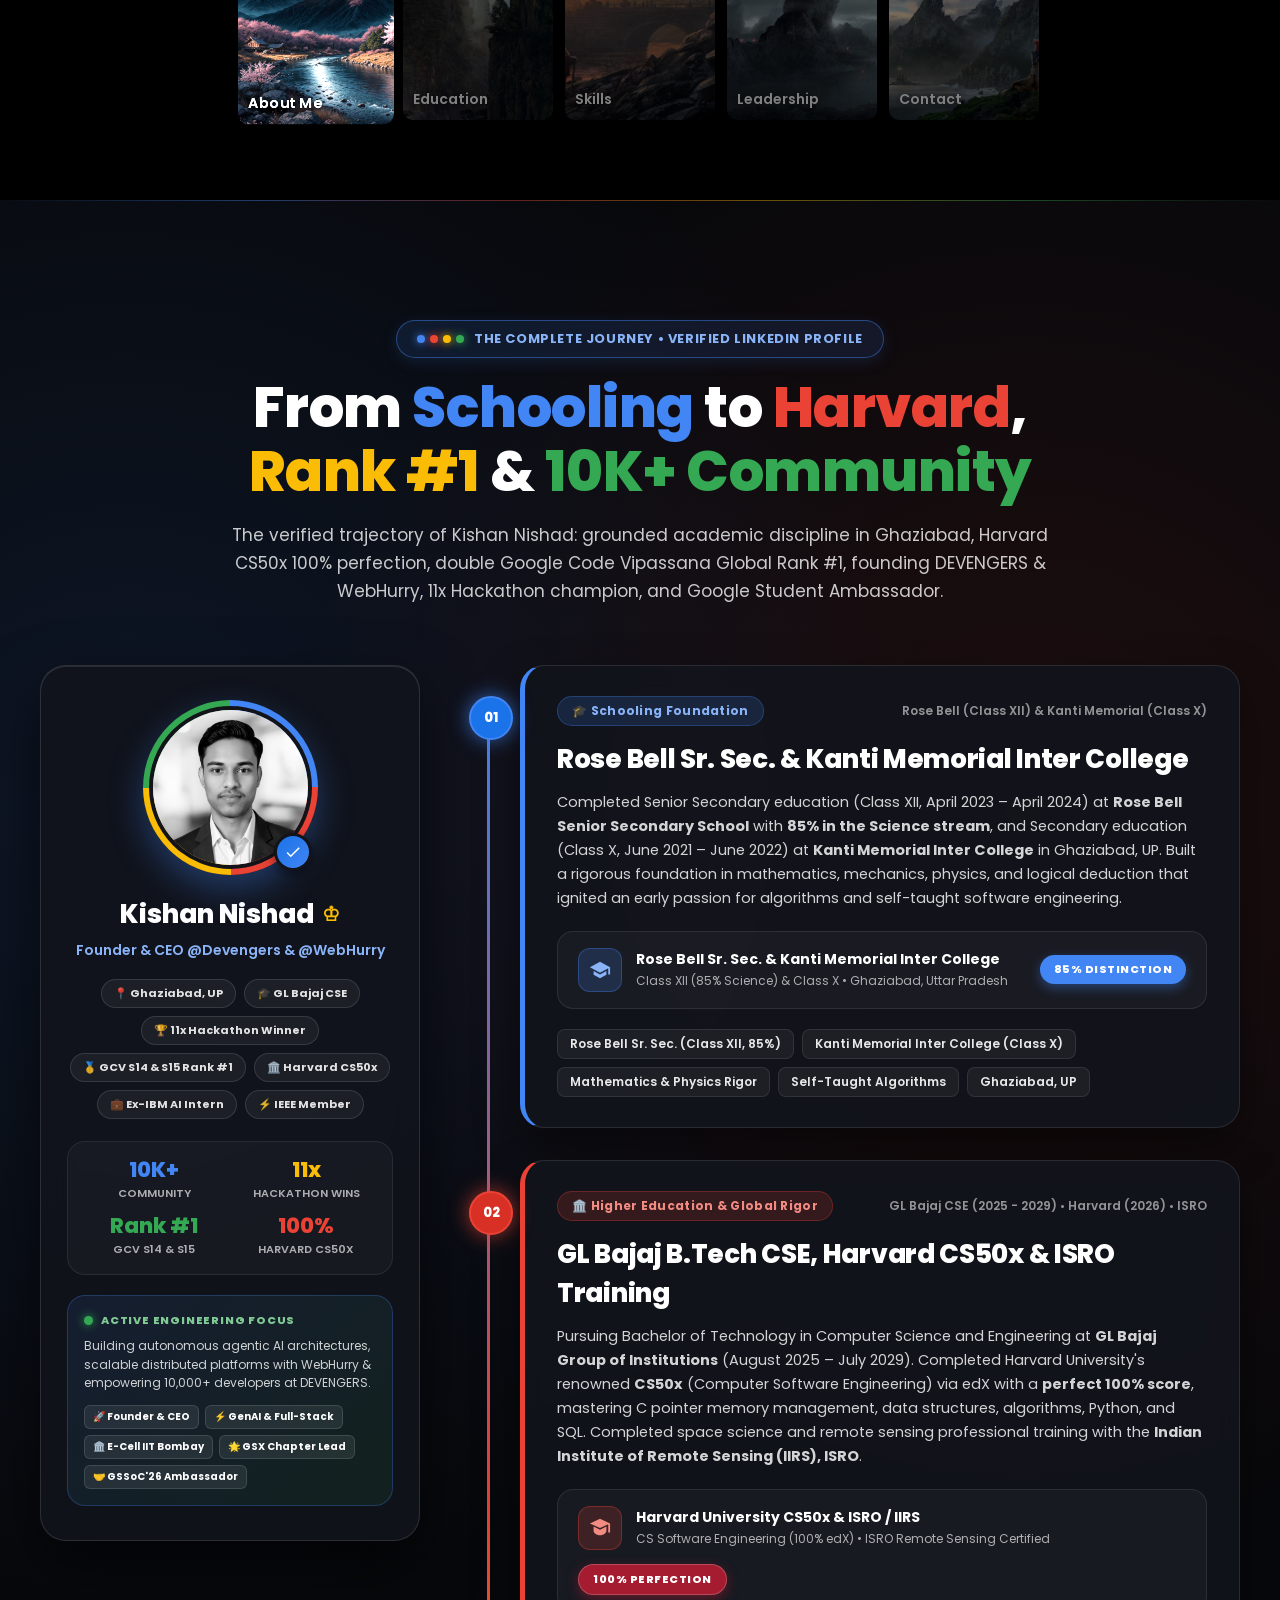
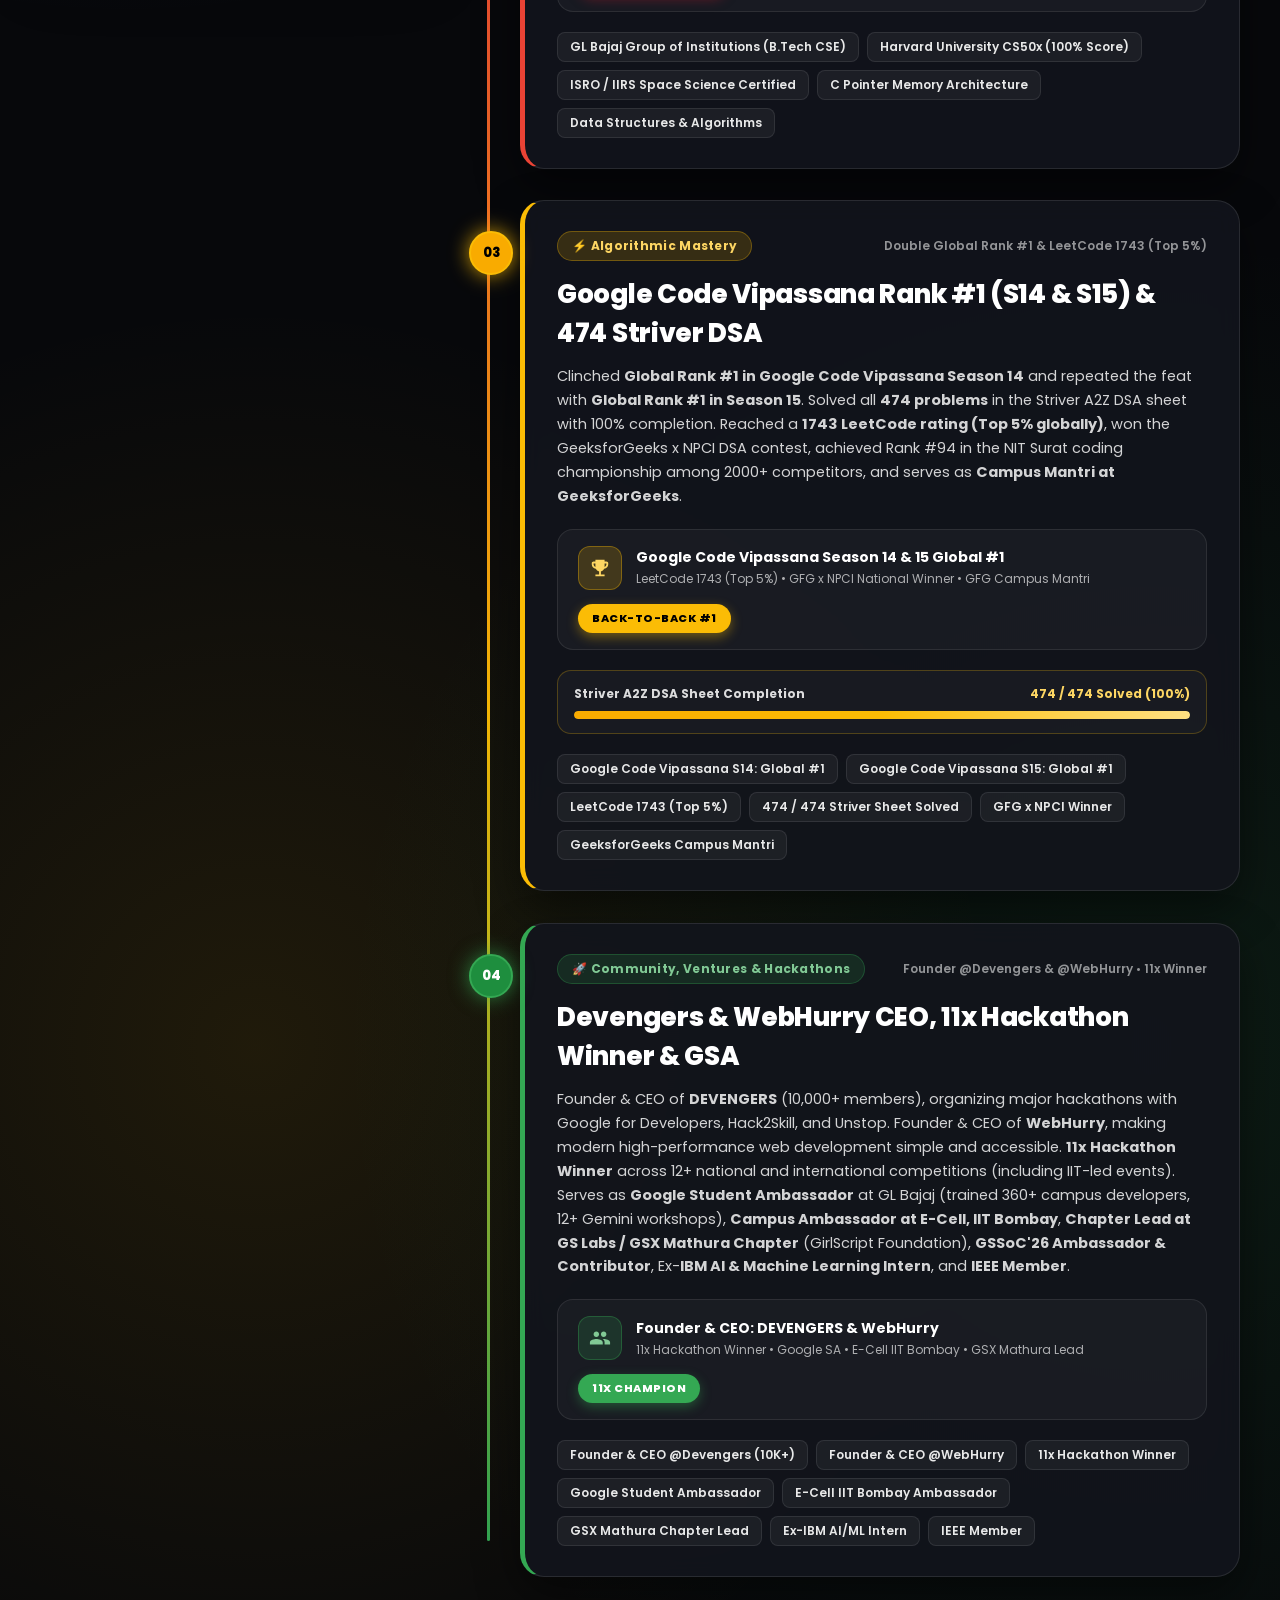
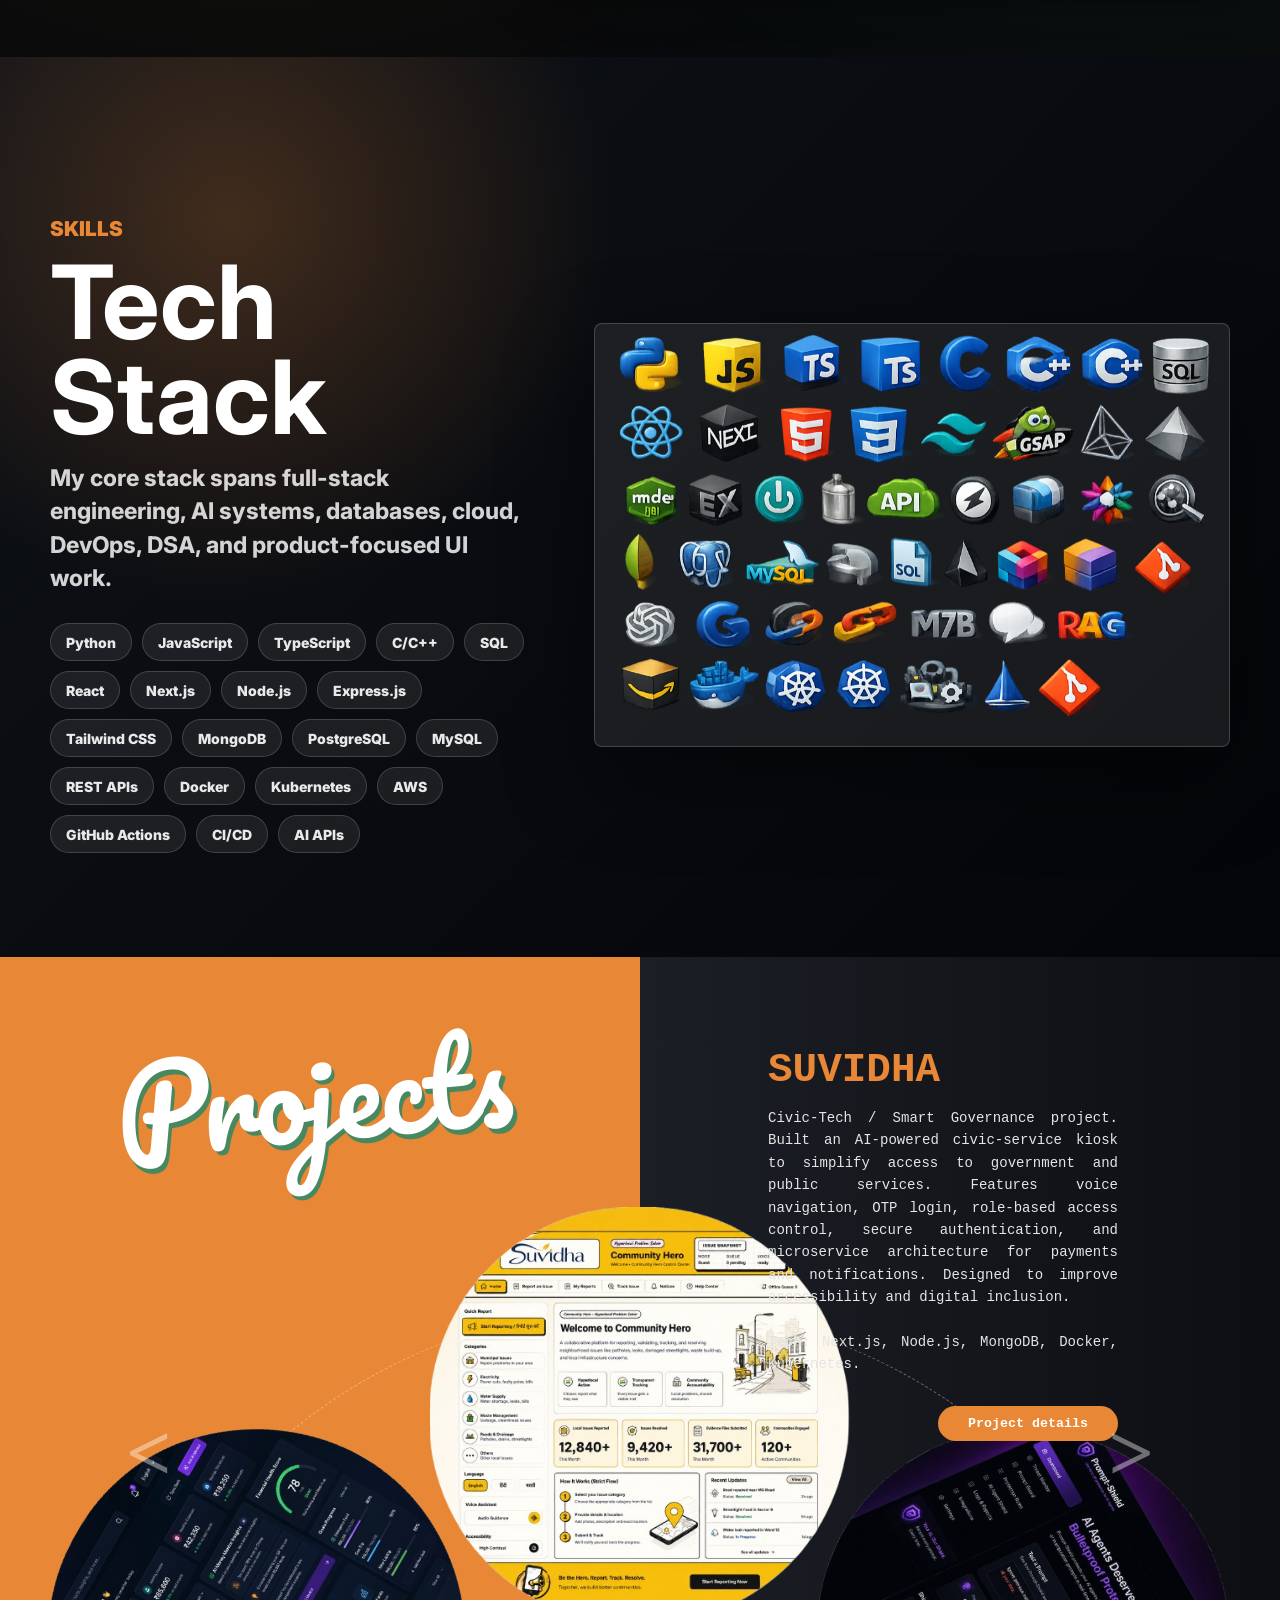
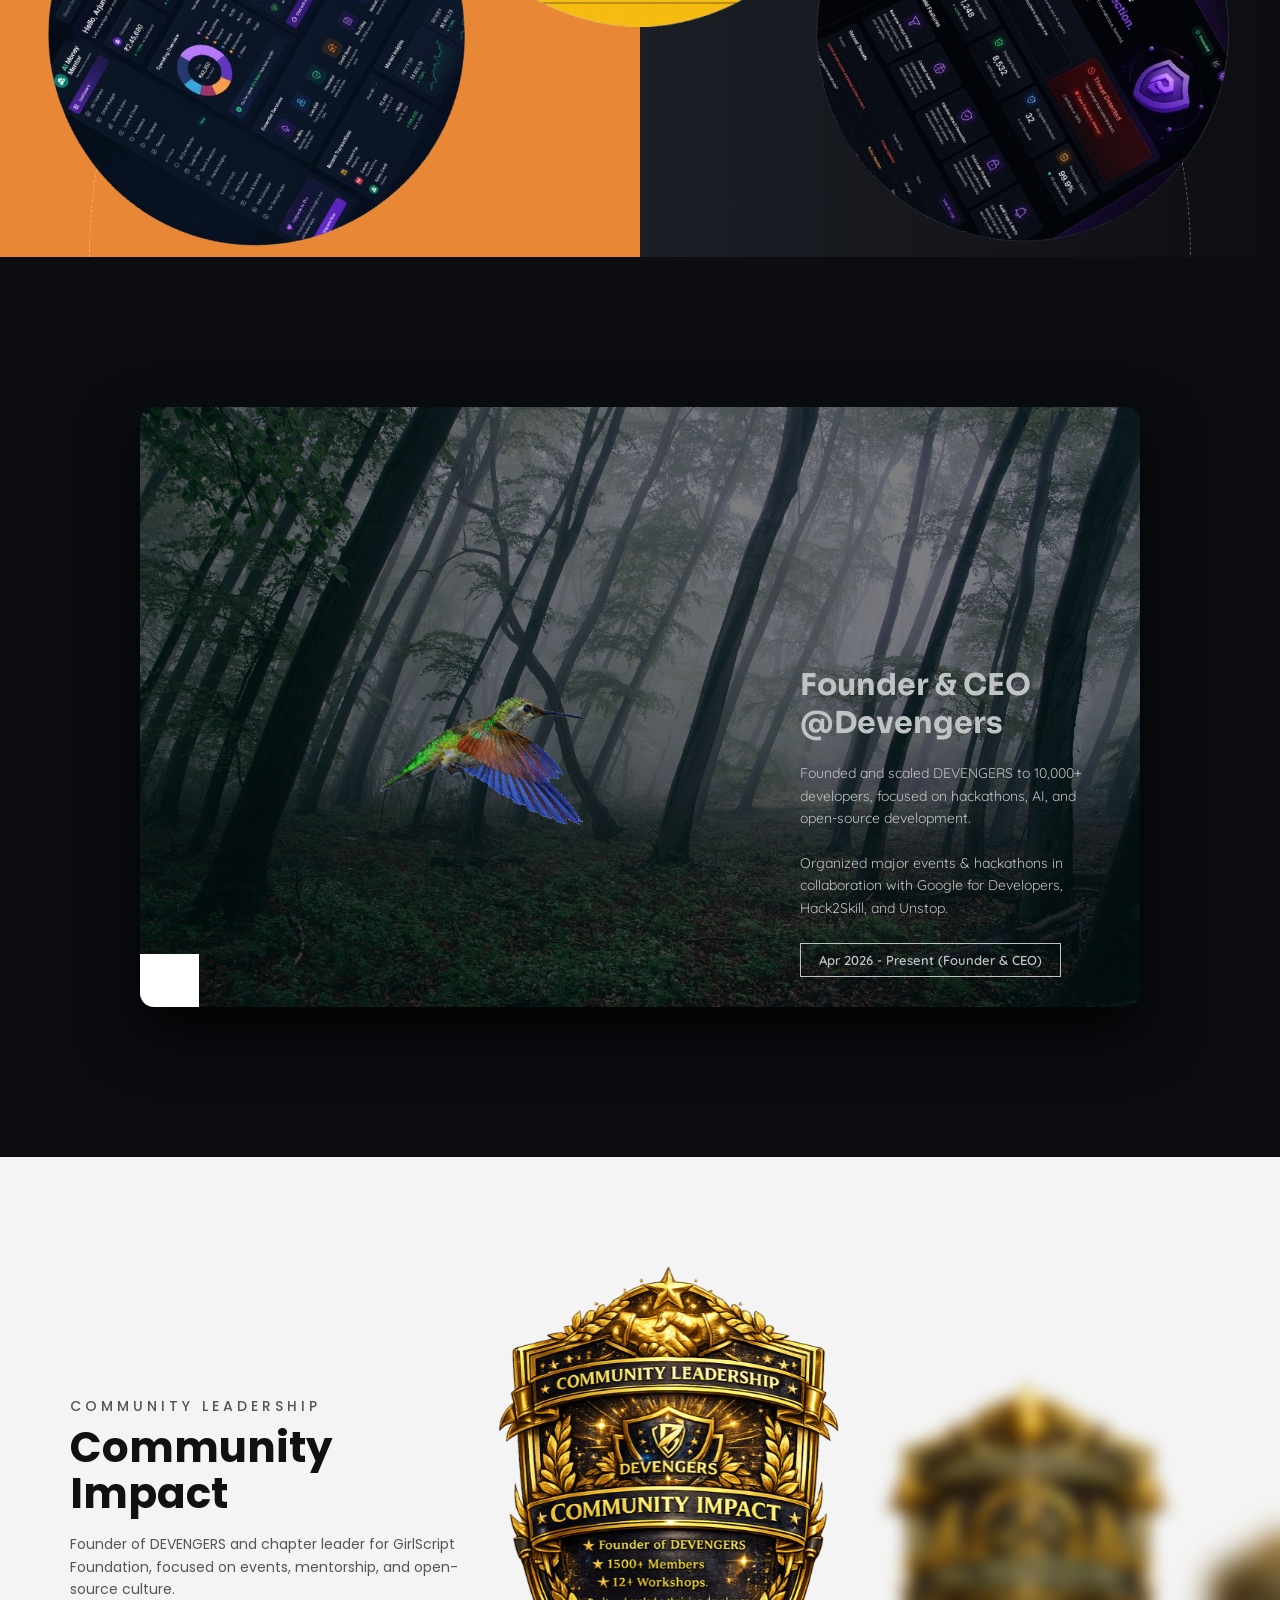
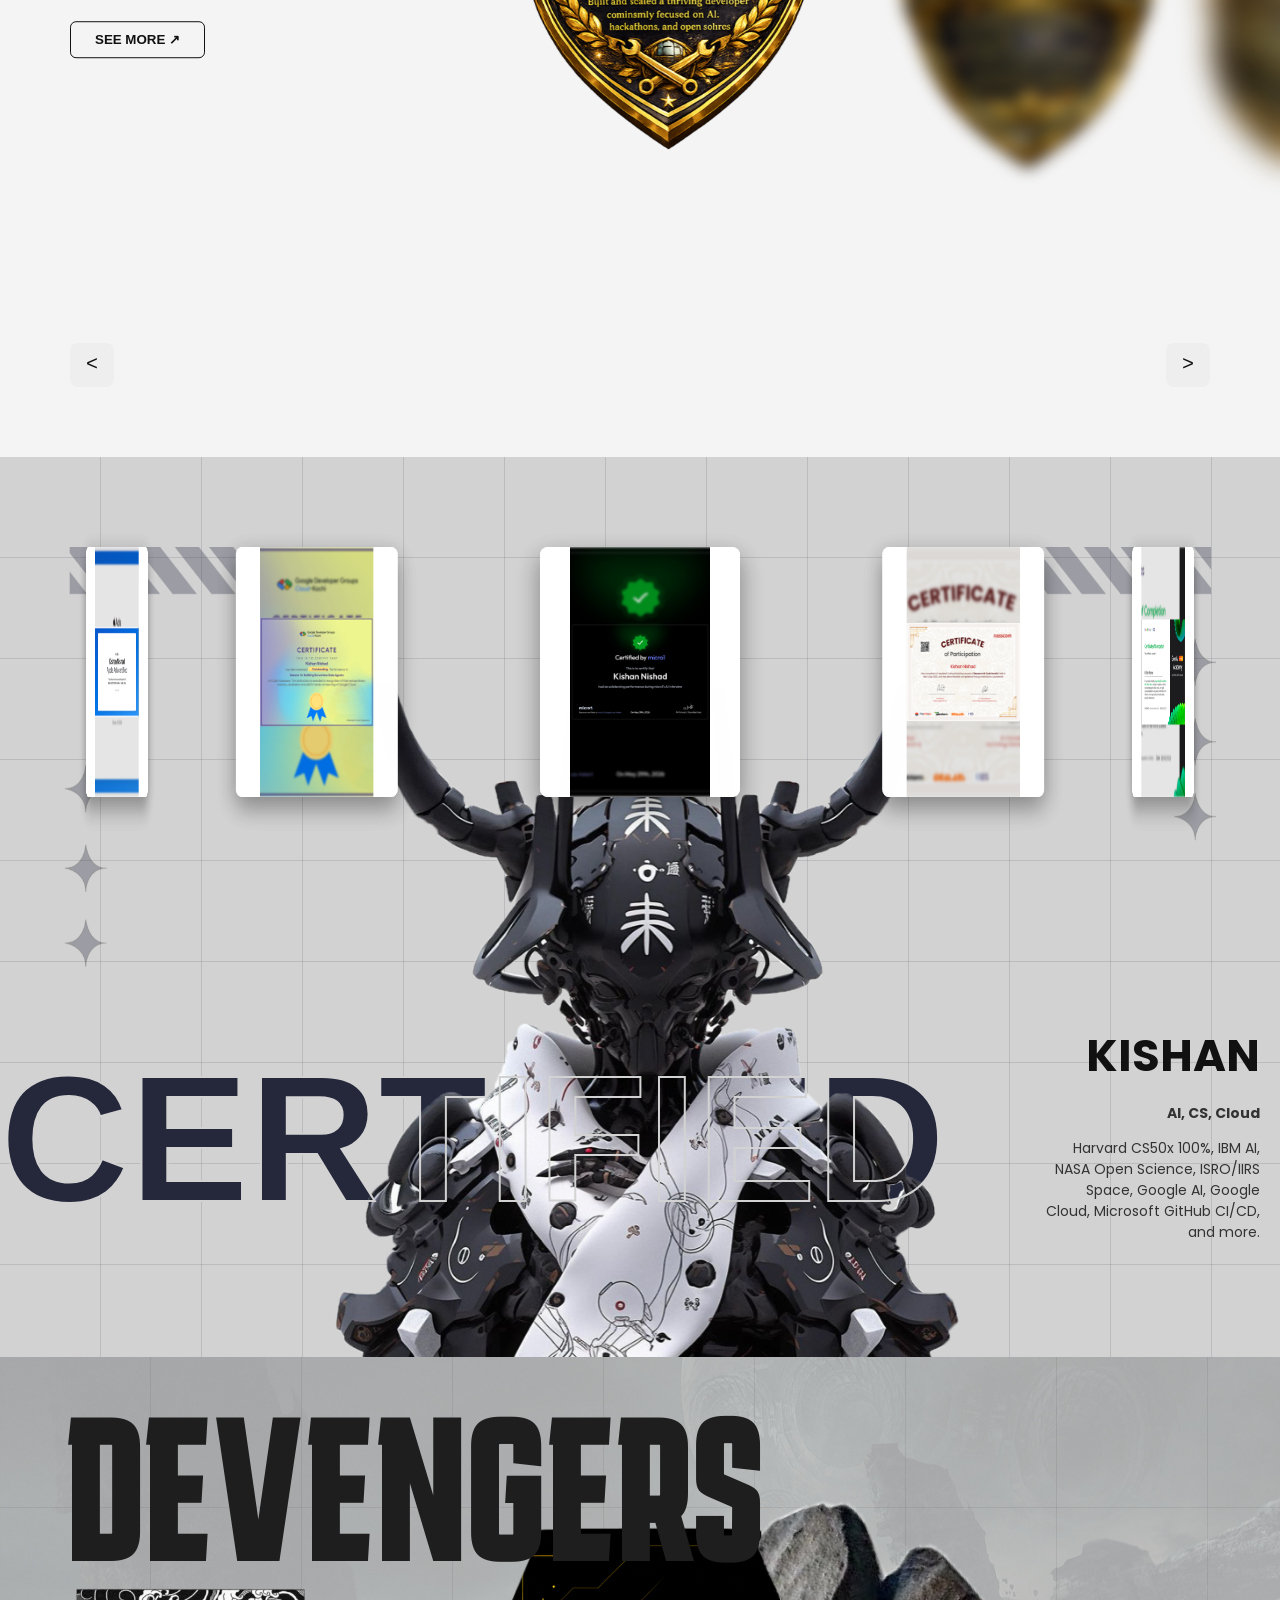
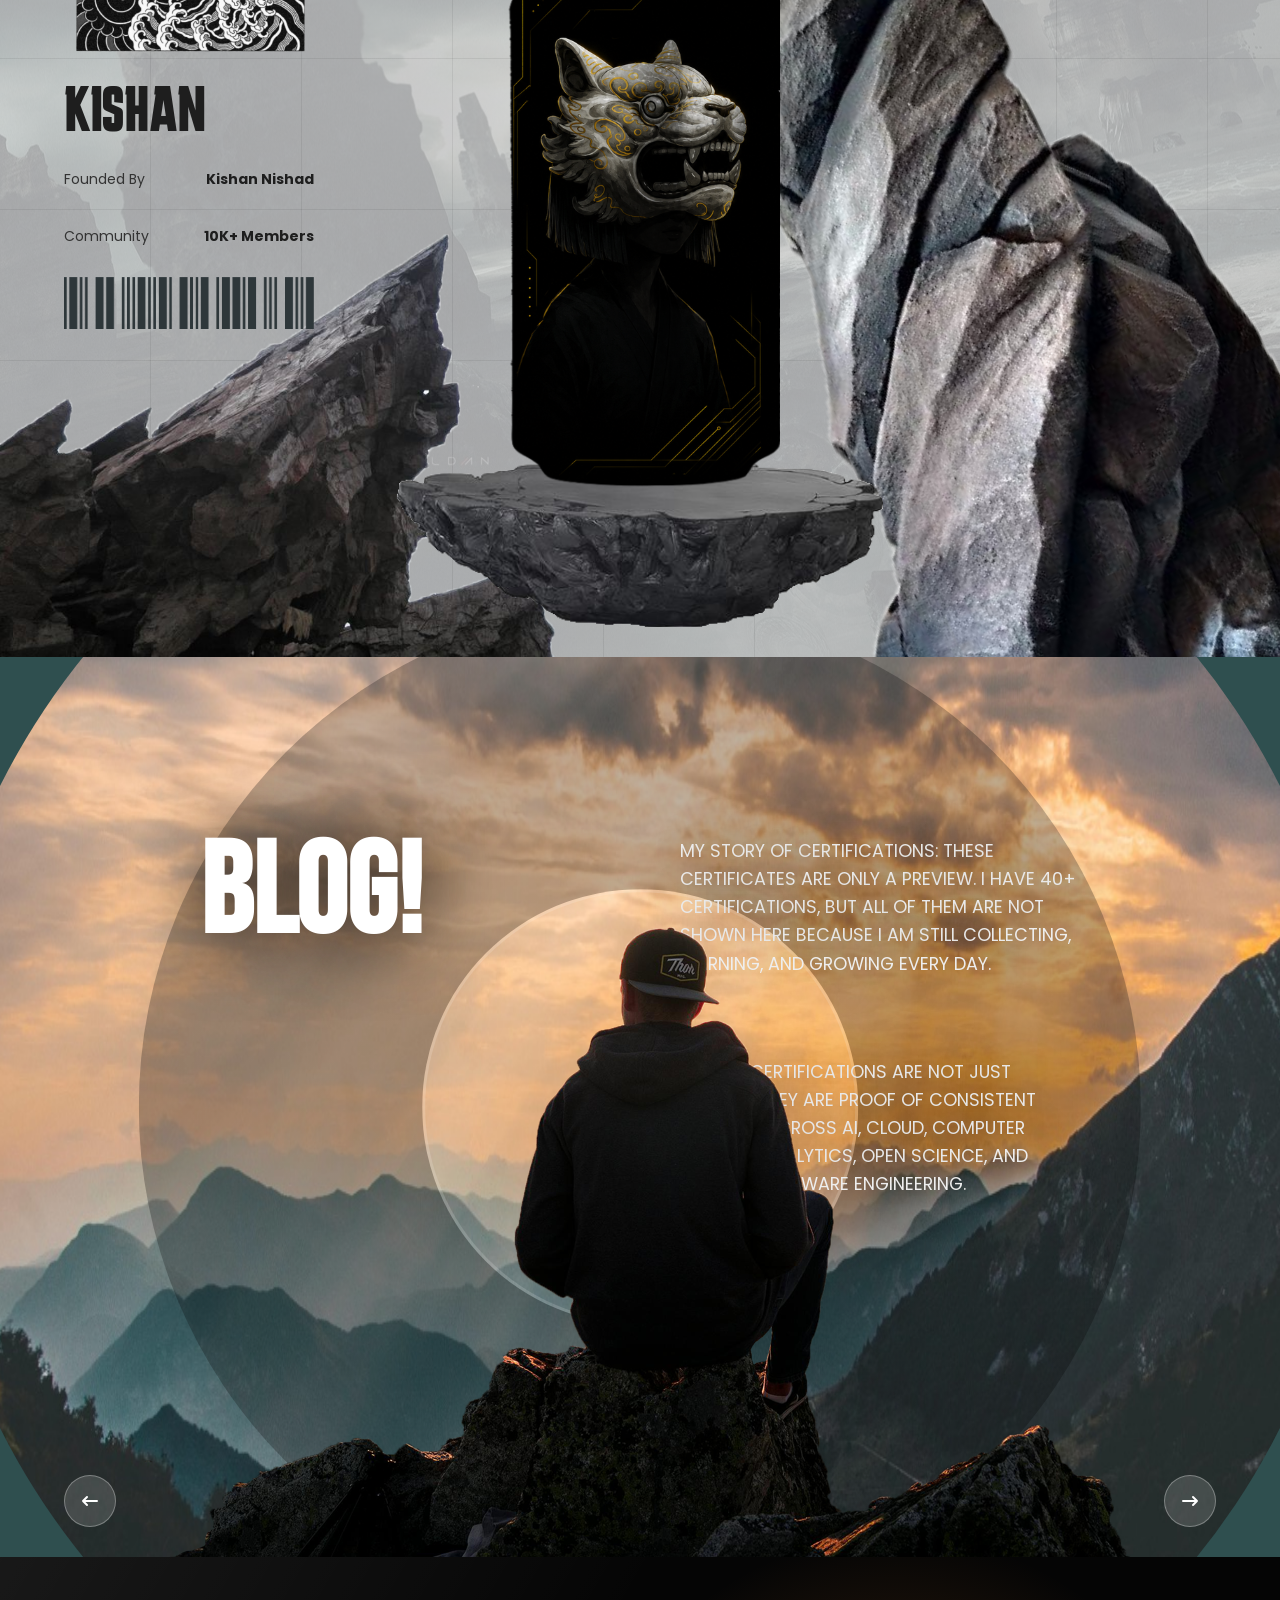
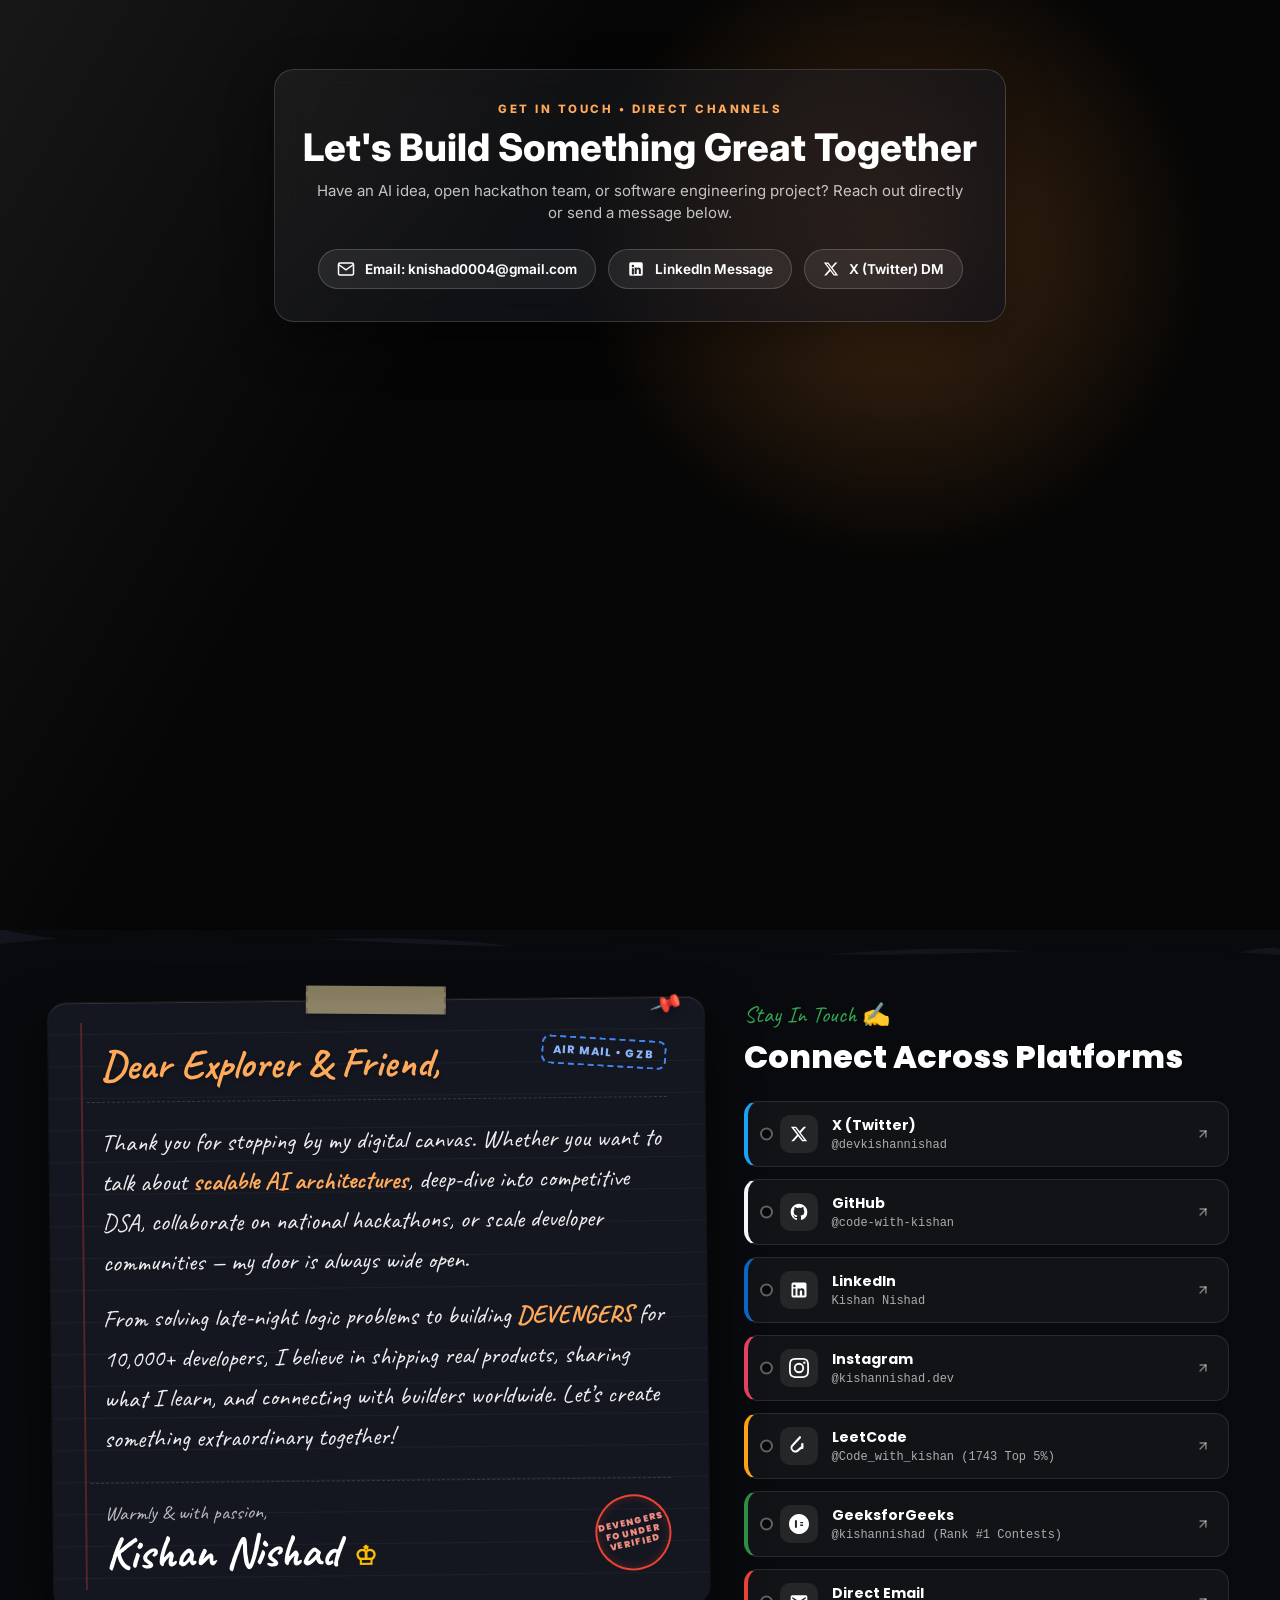
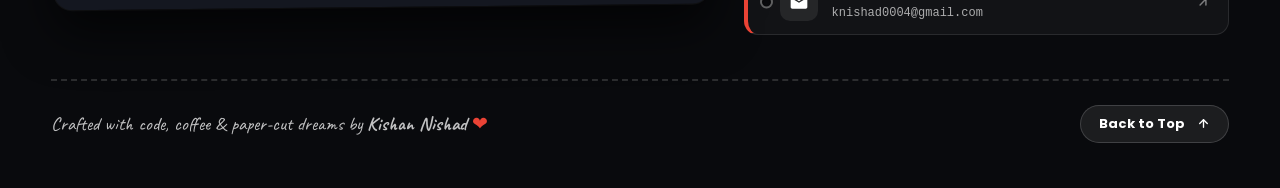
==== commit 6701903b: "feat: complete single-page portfolio overhaul with spiderman chatbot, portrait favicon, and mobile o" ====
--- a/index.html
+++ b/index.html
@@ -3,99 +3,4571 @@
   <head>
     <meta charset="UTF-8" />
     <meta name="viewport" content="width=device-width, initial-scale=1.0" />
-    <title>Kishan Nishad | AI Engineer, Full-Stack Developer & DEVENGERS Founder</title>
+    
+    <!-- Primary Page & Entity Titles for Google Search -->
+    <title>Kishan Nishad | Founder &amp; CEO @Devengers &amp; @WebHurry | AI &amp; Full-Stack Engineer</title>
     <meta
       name="description"
-      content="Portfolio of Kishan Nishad, an AI engineer, full-stack developer, competitive programmer, and founder of DEVENGERS Tech Community."
+      content="Official portfolio of Kishan Nishad — Founder &amp; CEO @Devengers &amp; @WebHurry, 11x Hackathon Winner, Google Student Ambassador, Global Rank 1 @GCV, Harvard CS50x. Explore projects, engineering journey, and verified credentials."
     />
     <meta
       name="keywords"
-      content="Kishan Nishad, AI Engineer, Full Stack Developer, DEVENGERS, portfolio, React, Node.js, Python, machine learning, hackathons, competitive programming"
+      content="Kishan Nishad, devkishannishad, Kishan Nishad portfolio, Founder DEVENGERS, CEO WebHurry, Kishan Nishad GL Bajaj, Kishan Nishad Ghaziabad, Kishan Nishad Harvard CS50, Kishan Nishad Google Code Vipassana, 11x Hackathon Winner, AI Engineer, Full Stack Developer"
     />
     <meta name="author" content="Kishan Nishad" />
-    <meta name="robots" content="index, follow, max-image-preview:large" />
-    <meta name="theme-color" content="#050505" />
-    <meta property="og:type" content="website" />
-    <meta property="og:title" content="Kishan Nishad | AI Engineer & Full-Stack Developer" />
+    <link rel="canonical" href="https://kishannishad.vercel.app/" />
+
+    <!-- Google Search Console & Crawling Directives -->
+    <meta name="robots" content="index, follow, max-image-preview:large, max-snippet:-1, max-video-preview:-1" />
+    <meta name="googlebot" content="index, follow, max-snippet:-1, max-image-preview:large, max-video-preview:-1" />
+    <meta name="bingbot" content="index, follow, max-snippet:-1, max-image-preview:large" />
+    <meta name="theme-color" content="#090a0d" />
+
+    <!-- Open Graph / Facebook / LinkedIn Previews -->
+    <meta property="og:type" content="profile" />
+    <meta property="profile:first_name" content="Kishan" />
+    <meta property="profile:last_name" content="Nishad" />
+    <meta property="profile:username" content="devkishannishad" />
+    <meta property="og:site_name" content="Kishan Nishad Portfolio" />
+    <meta property="og:title" content="Kishan Nishad | Founder &amp; CEO @Devengers &amp; @WebHurry | AI &amp; Full-Stack Engineer" />
     <meta
       property="og:description"
-      content="Explore Kishan Nishad's projects, experience, achievements, certifications, community work, and AI/full-stack engineering journey."
+      content="Official portfolio of Kishan Nishad — Founder &amp; CEO @Devengers &amp; @WebHurry, 11x Hackathon Winner, Google Student Ambassador, Global Rank #1 @GCV S14 &amp; S15, Harvard CS50x."
     />
-    <meta property="og:site_name" content="Kishan Nishad Portfolio" />
-    <meta name="twitter:card" content="summary" />
-    <meta name="twitter:title" content="Kishan Nishad | AI Engineer & Full-Stack Developer" />
+    <meta property="og:url" content="https://kishannishad.vercel.app/" />
+    <meta property="og:image" content="https://kishannishad.vercel.app/Landingpage/Assests/kishan-portrait.jpg" />
+    <meta property="og:image:alt" content="Kishan Nishad - Founder &amp; CEO @Devengers &amp; @WebHurry" />
+    <meta property="og:image:width" content="1024" />
+    <meta property="og:image:height" content="1024" />
+    <meta property="og:locale" content="en_US" />
+
+    <!-- Twitter / X Card Meta -->
+    <meta name="twitter:card" content="summary_large_image" />
+    <meta name="twitter:site" content="@devkishannishad" />
+    <meta name="twitter:creator" content="@devkishannishad" />
+    <meta name="twitter:title" content="Kishan Nishad | Founder &amp; CEO @Devengers &amp; @WebHurry" />
     <meta
       name="twitter:description"
-      content="AI systems, scalable products, competitive programming, hackathons, and developer community leadership by Kishan Nishad."
+      content="Official portfolio of Kishan Nishad — Founder &amp; CEO of DEVENGERS &amp; WebHurry, 11x Hackathon Winner, Google Student Ambassador, and Harvard CS50x."
     />
-    <link rel="icon" type="image/png" href="Landingpage/Assests/2.png" />
-    <link rel="apple-touch-icon" href="Landingpage/Assests/2.png" />
-    <link rel="stylesheet" href="Landingpage/styles.css?v=frame-loader-2" />
-    <link rel="preload" as="image" href="Lodingpageframes/ezgif-frame-001.jpg" />
+    <meta name="twitter:image" content="https://kishannishad.vercel.app/Landingpage/Assests/kishan-portrait.jpg" />
+    <meta name="twitter:image:alt" content="Kishan Nishad Portrait" />
+
+    <!-- Favicon & Mobile Touch Icons (Kishan Nishad Portrait) -->
+    <link rel="icon" type="image/png" sizes="32x32" href="favicon-32x32.png" />
+    <link rel="icon" type="image/png" sizes="16x16" href="favicon-16x16.png" />
+    <link rel="apple-touch-icon" sizes="180x180" href="apple-touch-icon.png" />
+    <link rel="icon" type="image/png" sizes="192x192" href="favicon-192x192.png" />
+    <link rel="icon" type="image/png" sizes="512x512" href="favicon-512x512.png" />
+    <link rel="shortcut icon" href="favicon.ico" />
+    <link rel="preload" as="image" href="Landingpage/Assests/2.png" fetchpriority="high" />
+
+    <!-- Google & CDN Fonts -->
+    <link rel="preconnect" href="https://fonts.googleapis.com" />
+    <link rel="preconnect" href="https://fonts.gstatic.com" crossorigin />
+    <link
+      href="https://fonts.googleapis.com/css2?family=Bebas+Neue&family=Inter:wght@400;500;600;700;800;900&family=Karantina:wght@300;400;700&family=Pacifico&family=Poppins:ital,wght@0,300;0,400;0,500;0,600;0,700;0,800;0,900;1,400&family=Quicksand:wght@300;400;500;600&family=Sora:wght@600;700&family=Caveat:wght@400;600;700&family=Kalam:wght@400;700&display=swap"
+      rel="stylesheet"
+    />
+    <link rel="stylesheet" href="https://fonts.cdnfonts.com/css/ica-rubrik-black" />
+    <link
+      rel="stylesheet"
+      href="https://cdnjs.cloudflare.com/ajax/libs/font-awesome/6.1.2/css/all.min.css"
+      integrity="sha512-1sCRPdkRXhBV2PBLUdRb4tMg1w2YPf37qatUFeS7zlBy7jJI8Lf4VHwWfZZfpXtYSLy85pkm9GaYVYMfw5BC1A=="
+      crossorigin="anonymous"
+      referrerpolicy="no-referrer"
+    />
+
+    <!-- Google Knowledge Graph & Linked JSON-LD Rich Results -->
     <script type="application/ld+json">
       {
         "@context": "https://schema.org",
         "@graph": [
           {
             "@type": "Person",
-            "@id": "#person",
+            "@id": "https://kishannishad.vercel.app/#person",
             "name": "Kishan Nishad",
-            "jobTitle": "AI Engineer and Full-Stack Developer",
-            "description": "AI engineer, full-stack developer, competitive programmer, hackathon builder, and founder of DEVENGERS Tech Community.",
+            "givenName": "Kishan",
+            "familyName": "Nishad",
+            "alternateName": ["devkishannishad", "Code with Kishan", "Kishan Nishad DEVENGERS", "Kishan Nishad WebHurry"],
+            "url": "https://kishannishad.vercel.app/",
+            "image": "https://kishannishad.vercel.app/Landingpage/Assests/kishan-portrait.jpg",
+            "jobTitle": "Founder & CEO, Full-Stack & AI Engineer",
+            "description": "Founder & CEO of DEVENGERS (10K+ members) and WebHurry. 11x Hackathon Winner, Google Student Ambassador, Global Rank #1 @GCV S14 & S15, and Harvard CS50x 100% graduate.",
             "email": "mailto:knishad0004@gmail.com",
             "address": {
               "@type": "PostalAddress",
               "addressLocality": "Ghaziabad",
-              "addressCountry": "IN"
+              "addressRegion": "Uttar Pradesh",
+              "addressCountry": "India"
             },
+            "worksFor": [
+              {
+                "@type": "Organization",
+                "name": "DEVENGERS",
+                "url": "https://kishannishad.vercel.app/#community"
+              },
+              {
+                "@type": "Organization",
+                "name": "WebHurry"
+              }
+            ],
+            "alumniOf": [
+              {
+                "@type": "CollegeOrUniversity",
+                "name": "GL Bajaj Group of Institutions",
+                "department": "Computer Science and Engineering"
+              },
+              {
+                "@type": "CollegeOrUniversity",
+                "name": "Harvard University",
+                "description": "CS50x Computer Software Engineering (100% Final Score)"
+              },
+              {
+                "@type": "EducationalOrganization",
+                "name": "Rose Bell Senior Secondary School",
+                "address": "Ghaziabad, Uttar Pradesh",
+                "description": "Senior Secondary (Class XII) Science Stream (85% Distinction)"
+              },
+              {
+                "@type": "EducationalOrganization",
+                "name": "Kanti Memorial Inter college",
+                "address": "Ghaziabad, Uttar Pradesh",
+                "description": "Secondary (Class X)"
+              }
+            ],
+            "award": [
+              "11x National and International Hackathon Winner",
+              "Global Rank #1 — Google Code Vipassana Season 14",
+              "Global Rank #1 — Google Code Vipassana Season 15",
+              "Winner — GeeksforGeeks x NPCI National Coding Contest",
+              "Harvard CS50x Verified Certificate with 100% Perfection Grade"
+            ],
+            "sameAs": [
+              "https://www.linkedin.com/in/kishannishad",
+              "https://github.com/code-with-kishan",
+              "https://x.com/devkishannishad",
+              "https://www.instagram.com/kishannishad.dev/",
+              "https://leetcode.com/u/Code_with_kishan/",
+              "https://www.geeksforgeeks.org/profile/kishannishad",
+              "https://kishannishad.vercel.app/"
+            ],
             "knowsAbout": [
               "Artificial Intelligence",
-              "Machine Learning",
-              "Full-Stack Development",
-              "React",
+              "Full-Stack Web Development",
+              "Generative AI & Agentic Architectures",
               "Next.js",
+              "React.js",
               "Node.js",
               "Python",
-              "Docker",
-              "Kubernetes",
+              "Data Structures and Algorithms",
               "Competitive Programming",
-              "Developer Communities"
-            ],
-            "sameAs": [
-              "https://github.com/code-with-kishan",
-              "https://www.linkedin.com/in/kishan-nishad-161a73392/",
-              "https://www.instagram.com/kishannishad.dev/",
-              "https://leetcode.com/u/Code_with_kishan/",
-              "https://www.geeksforgeeks.org/profile/kishannishad"
+              "AWS Cloud & DevOps",
+              "Developer Community Building"
             ]
           },
           {
             "@type": "WebSite",
-            "@id": "#website",
+            "@id": "https://kishannishad.vercel.app/#website",
+            "url": "https://kishannishad.vercel.app/",
             "name": "Kishan Nishad Portfolio",
-            "description": "Portfolio website for Kishan Nishad, featuring AI engineering, full-stack projects, achievements, certifications, and community leadership.",
+            "description": "Official website and portfolio of Kishan Nishad — Founder & CEO @Devengers & @WebHurry, 11x Hackathon Winner, and Google Student Ambassador.",
             "publisher": {
-              "@id": "#person"
+              "@id": "https://kishannishad.vercel.app/#person"
             },
-            "inLanguage": "en"
+            "inLanguage": "en-US"
           },
           {
-            "@type": "WebPage",
-            "@id": "#webpage",
-            "name": "Kishan Nishad | AI Engineer, Full-Stack Developer & DEVENGERS Founder",
+            "@type": "ProfilePage",
+            "@id": "https://kishannishad.vercel.app/#webpage",
+            "url": "https://kishannishad.vercel.app/",
+            "name": "Kishan Nishad | Founder & CEO @Devengers & @WebHurry | AI & Full-Stack Engineer",
             "isPartOf": {
-              "@id": "#website"
+              "@id": "https://kishannishad.vercel.app/#website"
             },
             "about": {
-              "@id": "#person"
+              "@id": "https://kishannishad.vercel.app/#person"
             },
-            "inLanguage": "en"
+            "primaryImageOfPage": {
+              "@type": "ImageObject",
+              "url": "https://kishannishad.vercel.app/Landingpage/Assests/kishan-portrait.jpg"
+            },
+            "inLanguage": "en-US"
           }
         ]
       }
     </script>
-  </head>
+  <style>
+
+/* ==========================================================================
+   PORTFOLIO BASE & HERO STYLES
+   ========================================================================== */
+:root {
+  color-scheme: dark;
+  font-family:
+    Inter, ui-sans-serif, system-ui, -apple-system, BlinkMacSystemFont, "Segoe UI",
+    sans-serif;
+}
+
+* {
+  box-sizing: border-box;
+}
+
+html,
+body {
+  width: 100%;
+  min-height: 100%;
+  margin: 0;
+}
+
+html {
+  scroll-behavior: smooth;
+  scroll-padding-top: 100px;
+}
+
+body {
+  overflow-x: hidden;
+  background: #050505;
+  color: #ffffff;
+}
+
+.loader {
+  position: fixed;
+  inset: 0;
+  z-index: 9999;
+  display: grid;
+  place-items: center;
+  background: #000000 url("Landingpage/Assests/2.png") center / cover no-repeat;
+  transition:
+    opacity 450ms ease,
+    visibility 450ms ease;
+}
+
+.loader.is-hidden {
+  visibility: hidden;
+  opacity: 0;
+  pointer-events: none;
+}
+
+.loader-frame {
+  width: 100%;
+  height: 100%;
+  object-fit: cover;
+}
+
+.landing {
+  position: relative;
+  min-height: 100vh;
+  overflow: hidden;
+  background:
+    linear-gradient(90deg, rgba(5, 7, 12, 0.72) 0%, rgba(5, 7, 12, 0.45) 42%, rgba(0, 0, 0, 0.05) 85%),
+    url("Landingpage/Assests/2.png") center / cover no-repeat;
+}
+
+.site-section {
+  position: relative;
+  min-height: 100vh;
+  background: #050505;
+}
+
+.section-frame {
+  display: block;
+  width: 100%;
+  height: 100vh;
+  border: 0;
+  background: #050505;
+  contain: layout paint;
+}
+
+.skills-section {
+  min-height: 100vh;
+  display: grid;
+  place-items: center;
+  padding: 128px 24px 72px;
+  background:
+    radial-gradient(circle at 18% 18%, rgba(232, 135, 53, 0.24), transparent 30%),
+    linear-gradient(135deg, rgba(15, 18, 24, 0.98), rgba(3, 5, 8, 0.98));
+}
+
+.skills-content {
+  width: min(1180px, 100%);
+  display: grid;
+  grid-template-columns: minmax(300px, 0.86fr) minmax(420px, 1.14fr);
+  align-items: center;
+  gap: clamp(28px, 5vw, 72px);
+}
+
+.skills-kicker {
+  margin: 0 0 14px;
+  color: #e88735;
+  font-size: clamp(16px, 1.6vw, 22px);
+  font-weight: 950;
+  text-transform: uppercase;
+}
+
+.skills-copy h2 {
+  margin: 0 0 18px;
+  font-size: clamp(54px, 8vw, 112px);
+  line-height: 0.92;
+  letter-spacing: 0;
+}
+
+.skills-copy > p:not(.skills-kicker) {
+  margin: 0 0 28px;
+  color: rgba(255, 255, 255, 0.82);
+  font-size: clamp(17px, 1.8vw, 24px);
+  font-weight: 750;
+  line-height: 1.45;
+}
+
+.skills-grid {
+  display: flex;
+  flex-wrap: wrap;
+  gap: 10px;
+}
+
+.skills-grid span {
+  display: inline-flex;
+  min-height: 38px;
+  align-items: center;
+  border: 1px solid rgba(255, 255, 255, 0.16);
+  border-radius: 999px;
+  padding: 0 15px;
+  background: rgba(255, 255, 255, 0.08);
+  color: rgba(255, 255, 255, 0.9);
+  font-size: 14px;
+  font-weight: 850;
+  white-space: nowrap;
+}
+
+.skills-card {
+  margin: 0;
+  border: 1px solid rgba(255, 255, 255, 0.18);
+  border-radius: 8px;
+  overflow: hidden;
+  background: rgba(255, 255, 255, 0.08);
+  box-shadow: 0 30px 90px rgba(0, 0, 0, 0.46);
+}
+
+.skills-card img {
+  display: block;
+  width: 100%;
+  height: auto;
+}
+
+.contact-section {
+  min-height: 100vh;
+  display: grid;
+  place-items: center;
+  padding: 112px 24px 72px;
+  background:
+    linear-gradient(120deg, rgba(255, 255, 255, 0.08), transparent 36%),
+    radial-gradient(circle at 70% 30%, rgba(232, 135, 53, 0.28), transparent 28%),
+    #050505;
+}
+
+.contact-section .visme_d {
+  width: min(960px, 100%);
+  min-height: 500px;
+}
+
+.site-footer {
+  background:
+    linear-gradient(180deg, #050505 0%, #090909 100%);
+  padding: 72px 24px 42px;
+  color: #ffffff;
+}
+
+.footer-content {
+  width: min(1100px, 100%);
+  margin: 0 auto;
+}
+
+.footer-kicker {
+  margin: 0 0 12px;
+  color: #e88735;
+  font-size: 15px;
+  font-weight: 900;
+  text-transform: uppercase;
+}
+
+.footer-content h2 {
+  margin: 0 0 16px;
+  font-size: clamp(36px, 5vw, 72px);
+  line-height: 1;
+  letter-spacing: 0;
+}
+
+.footer-note {
+  max-width: 760px;
+  margin: 0 0 30px;
+  color: rgba(255, 255, 255, 0.78);
+  font-size: clamp(16px, 1.8vw, 22px);
+  font-weight: 700;
+  line-height: 1.5;
+}
+
+.social-links {
+  display: grid;
+  grid-template-columns: repeat(3, minmax(0, 1fr));
+  gap: 12px;
+}
+
+.social-links a {
+  display: flex;
+  min-height: 54px;
+  align-items: center;
+  justify-content: center;
+  border: 1px solid rgba(255, 255, 255, 0.14);
+  border-radius: 8px;
+  padding: 0 16px;
+  background: rgba(255, 255, 255, 0.07);
+  color: rgba(255, 255, 255, 0.92);
+  font-family: "Sora", "Orbitron", "Rajdhani", Inter, ui-sans-serif, system-ui, sans-serif;
+  font-size: 15px;
+  font-weight: 900;
+  letter-spacing: 0.12em;
+  line-height: 1.2;
+  overflow-wrap: anywhere;
+  text-align: center;
+  text-decoration: none;
+  text-transform: uppercase;
+  transition:
+    background 220ms ease,
+    border-color 220ms ease,
+    transform 220ms ease;
+}
+
+.social-links a:hover {
+  border-color: rgba(232, 135, 53, 0.7);
+  background: rgba(232, 135, 53, 0.16);
+  transform: translateY(-2px);
+}
+
+.navbar {
+  position: fixed;
+  top: 20px;
+  left: 50%;
+  z-index: 1000;
+  display: flex;
+  max-width: min(1200px, calc(100vw - 32px));
+  min-height: 60px;
+  align-items: center;
+  justify-content: center;
+  gap: 6px;
+  padding: 8px 16px;
+  border: 1px solid rgba(255, 255, 255, 0.16);
+  border-top: 1px solid rgba(255, 255, 255, 0.32);
+  border-bottom: 1px solid rgba(255, 255, 255, 0.1);
+  border-radius: 999px;
+  background: linear-gradient(135deg, rgba(255, 255, 255, 0.08) 0%, rgba(12, 16, 26, 0.72) 100%);
+  box-shadow:
+    0 20px 48px -10px rgba(0, 0, 0, 0.55),
+    0 0 0 1px rgba(255, 255, 255, 0.06),
+    inset 0 1px 1px 0 rgba(255, 255, 255, 0.35),
+    inset 0 -1px 2px 0 rgba(0, 0, 0, 0.3);
+  backdrop-filter: blur(24px) saturate(190%) contrast(105%);
+  -webkit-backdrop-filter: blur(24px) saturate(190%) contrast(105%);
+  transform: translateX(-50%);
+  transition: all 0.3s cubic-bezier(0.16, 1, 0.3, 1);
+}
+
+.nav-link {
+  display: inline-flex;
+  min-height: 38px;
+  align-items: center;
+  justify-content: center;
+  border-radius: 999px;
+  padding: 0 15px;
+  color: rgba(255, 255, 255, 0.85);
+  font-size: 13.5px;
+  font-weight: 650;
+  letter-spacing: 0.2px;
+  text-decoration: none;
+  text-shadow: 0 1px 12px rgba(0, 0, 0, 0.4);
+  transition:
+    background 220ms ease,
+    color 220ms ease,
+    transform 220ms ease,
+    box-shadow 220ms ease,
+    border 220ms ease;
+  white-space: nowrap;
+  border: 1px solid transparent;
+}
+
+.nav-link:hover {
+  background: rgba(255, 255, 255, 0.14);
+  color: #ffffff;
+  transform: translateY(-1px);
+  border-color: rgba(255, 255, 255, 0.22);
+  box-shadow: 0 4px 14px rgba(0, 0, 0, 0.25), inset 0 1px 0 rgba(255, 255, 255, 0.2);
+}
+
+.nav-link.active {
+  background: linear-gradient(135deg, rgba(232, 135, 53, 0.38), rgba(255, 170, 90, 0.2));
+  color: #fff;
+  border: 1px solid rgba(255, 170, 90, 0.65);
+  box-shadow: 0 4px 18px rgba(232, 135, 53, 0.35), inset 0 1px 0 rgba(255, 255, 255, 0.4);
+  text-shadow: 0 0 10px rgba(255, 170, 90, 0.5);
+}
+
+.hero-content {
+  position: absolute;
+  left: clamp(28px, 7vw, 116px);
+  top: 50%;
+  width: min(920px, calc(100vw - 48px));
+  max-width: 920px;
+  transform: translateY(-44%);
+  text-align: left;
+  z-index: 2;
+}
+
+.hero-content h1 {
+  margin: 0 0 18px;
+  font-size: clamp(44px, 6.2vw, 88px);
+  font-weight: 950;
+  line-height: 0.96;
+  letter-spacing: 0;
+  text-shadow: 0 14px 52px rgba(0, 0, 0, 0.48);
+}
+
+.hero-content h1 span {
+  display: block;
+}
+
+.animated-detail {
+  position: relative;
+  height: 48px;
+  margin: 0 0 20px;
+  overflow: hidden;
+  font-size: clamp(18px, 2.3vw, 30px);
+  font-weight: 900;
+  line-height: 48px;
+  text-shadow: 0 10px 34px rgba(0, 0, 0, 0.42);
+  white-space: nowrap;
+  width: 100%;
+}
+
+.animated-detail span {
+  position: absolute;
+  left: 0;
+  top: 0;
+  opacity: 0;
+  color: #ffaa5a;
+  text-shadow: 0 4px 16px rgba(0, 0, 0, 0.7);
+  transform: translateY(22px);
+  animation: rotateDetail 9s infinite;
+  white-space: nowrap;
+  max-width: 100%;
+}
+
+.animated-detail span:nth-child(2) {
+  animation-delay: 3s;
+}
+
+.animated-detail span:nth-child(3) {
+  animation-delay: 6s;
+}
+
+.statement {
+  margin: 0;
+  color: rgba(255, 255, 255, 0.95);
+  font-size: clamp(18px, 1.8vw, 25px);
+  font-weight: 750;
+  line-height: 1.36;
+  text-shadow: 0 4px 18px rgba(0, 0, 0, 0.65);
+}
+
+@keyframes rotateDetail {
+  0% {
+    opacity: 0;
+    transform: translateY(22px);
+  }
+
+  9%,
+  27% {
+    opacity: 1;
+    transform: translateY(0);
+  }
+
+  36%,
+  100% {
+    opacity: 0;
+    transform: translateY(-22px);
+  }
+}
+
+@media (max-width: 900px) {
+  .navbar {
+    justify-content: flex-start;
+    overflow-x: auto;
+    scrollbar-width: none;
+  }
+
+  .navbar::-webkit-scrollbar {
+    display: none;
+  }
+
+  .hero-content {
+    left: 24px;
+    bottom: 64px;
+    top: auto;
+    transform: none;
+  }
+
+  .skills-content {
+    grid-template-columns: 1fr;
+  }
+}
+
+@media (max-width: 560px) {
+  .navbar {
+    top: 16px;
+    max-width: calc(100vw - 24px);
+    min-height: 56px;
+    padding: 8px 10px;
+  }
+
+  .nav-link {
+    min-height: 36px;
+    padding: 0 12px;
+    font-size: 13px;
+  }
+
+  .hero-content {
+    left: 18px;
+    bottom: 42px;
+    width: calc(100vw - 36px);
+  }
+
+  .animated-detail {
+    height: 36px;
+    line-height: 36px;
+  }
+}
+
+@media (max-width: 767px) {
+  html {
+    scroll-padding-top: 82px;
+  }
+
+  .landing,
+  .site-section,
+  .skills-section,
+  .contact-section {
+    min-height: 100dvh;
+  }
+
+  .landing {
+    background-position: 36% center;
+  }
+
+  .section-frame {
+    height: 100dvh;
+  }
+
+  .skills-section,
+  .contact-section {
+    padding-inline: 18px;
+  }
+
+  .contact-section {
+    padding-block: 92px 48px;
+  }
+
+  .site-footer {
+    padding: 54px 18px 34px;
+  }
+
+  .social-links {
+    grid-template-columns: 1fr;
+  }
+
+  .skills-copy h2 {
+    font-size: clamp(40px, 14vw, 64px);
+  }
+
+  .skills-copy > p:not(.skills-kicker) {
+    font-size: 16px;
+  }
+
+  .skills-grid span {
+    min-height: 34px;
+    padding-inline: 12px;
+    font-size: 12px;
+  }
+}
+
+
+/* ==========================================================================
+   PORTFOLIO SECTIONS STYLES (SCOPED)
+   ========================================================================== */
+/* ==========================================================================
+   UNIFIED PORTFOLIO SECTIONS CSS (ZERO IFRAMES)
+   Scoped per section to guarantee 0 CSS collisions
+   ========================================================================== */
+
+/* --------------------------------------------------------------------------
+   1. ABOUT SECTION (#about)
+   -------------------------------------------------------------------------- */
+#about {
+  position: relative;
+  min-height: 100vh;
+  background-color: #010101;
+  color: #eee;
+  overflow: hidden;
+  font-family: 'Poppins', sans-serif;
+}
+
+#about .about-slider {
+  height: 100vh;
+  min-height: 600px;
+  position: relative;
+}
+
+#about .about-list .about-item {
+  position: absolute;
+  inset: 0;
+  overflow: hidden;
+  opacity: 0;
+  transition: opacity 0.5s ease;
+  pointer-events: none;
+}
+
+#about .about-list .about-item.active {
+  opacity: 1;
+  z-index: 10;
+  pointer-events: auto;
+}
+
+#about .about-list .about-item img {
+  width: 100%;
+  height: 100%;
+  object-fit: cover;
+}
+
+#about .about-list .about-item::after {
+  content: '';
+  width: 100%;
+  height: 100%;
+  position: absolute;
+  left: 0;
+  bottom: 0;
+  background-image: linear-gradient(to top, #000 40%, transparent);
+}
+
+#about .about-list .about-item .about-content {
+  position: absolute;
+  left: 10%;
+  top: 20%;
+  width: 500px;
+  max-width: 80%;
+  z-index: 1;
+}
+
+#about .about-list .about-item .about-content p:nth-child(1) {
+  text-transform: uppercase;
+  letter-spacing: 10px;
+  font-size: 14px;
+  color: #e88735;
+  margin: 0 0 10px;
+}
+
+#about .about-list .about-item .about-content h2 {
+  font-size: clamp(48px, 7vw, 100px);
+  margin: 0 0 15px;
+  line-height: 1.05;
+  color: #ffffff;
+  font-weight: 700;
+}
+
+#about .about-list .about-item .about-content p:nth-child(3) {
+  font-size: 16px;
+  line-height: 1.6;
+  color: #ccc;
+}
+
+@keyframes aboutShowContent {
+  to {
+    transform: translateY(0);
+    filter: blur(0);
+    opacity: 1;
+  }
+}
+
+@keyframes aboutTextReveal {
+  0% {
+    transform: translateY(38px);
+    filter: blur(14px);
+    opacity: 0;
+  }
+  100% {
+    transform: translateY(0);
+    filter: blur(0);
+    opacity: 1;
+  }
+}
+
+#about .about-list .about-item img {
+  width: 100%;
+  height: 100%;
+  object-fit: cover;
+  transform: scale(1.04);
+  transition: transform 1.2s cubic-bezier(0.16, 1, 0.3, 1), filter 0.8s ease;
+}
+
+#about .about-list .about-item.active img {
+  transform: scale(1);
+}
+
+#about.is-revealed .about-list .about-item.active.is-animating p:nth-child(1),
+#about .about-list .about-item.active.is-animating p:nth-child(1) {
+  animation: aboutTextReveal 0.5s cubic-bezier(0.16, 1, 0.3, 1) 0.08s both;
+}
+
+#about.is-revealed .about-list .about-item.active.is-animating h2,
+#about .about-list .about-item.active.is-animating h2 {
+  animation: aboutTextReveal 0.6s cubic-bezier(0.16, 1, 0.3, 1) 0.2s both;
+}
+
+#about.is-revealed .about-list .about-item.active.is-animating p:nth-child(3),
+#about .about-list .about-item.active.is-animating p:nth-child(3) {
+  animation: aboutTextReveal 0.65s cubic-bezier(0.16, 1, 0.3, 1) 0.32s both;
+}
+
+#about .about-arrows {
+  position: absolute;
+  top: 30%;
+  right: 50px;
+  z-index: 100;
+  display: flex;
+  gap: 8px;
+}
+
+#about .about-arrows button {
+  background-color: rgba(238, 238, 238, 0.2);
+  border: none;
+  font-family: monospace;
+  width: 44px;
+  height: 44px;
+  border-radius: 8px;
+  font-size: 20px;
+  color: #eee;
+  cursor: pointer;
+  transition: background-color 0.3s, color 0.3s;
+}
+
+#about .about-arrows button:hover {
+  background-color: #eee;
+  color: #000;
+}
+
+#about .about-thumbnail {
+  position: absolute;
+  bottom: 50px;
+  z-index: 11;
+  display: flex;
+  gap: 12px;
+  width: 100%;
+  height: 250px;
+  padding: 0 50px;
+  box-sizing: border-box;
+  overflow-x: auto;
+  justify-content: center;
+}
+
+#about .about-thumbnail::-webkit-scrollbar {
+  height: 0;
+  display: none;
+}
+
+#about .about-thumbnail .about-thumb-item {
+  width: 150px;
+  height: 220px;
+  filter: brightness(0.5);
+  transition: filter 0.5s, transform 0.3s;
+  flex-shrink: 0;
+  position: relative;
+  cursor: pointer;
+}
+
+#about .about-thumbnail .about-thumb-item img {
+  width: 100%;
+  height: 100%;
+  object-fit: cover;
+  border-radius: 10px;
+}
+
+#about .about-thumbnail .about-thumb-item.active {
+  filter: brightness(1.4);
+  transform: scale(1.04);
+}
+
+#about .about-thumbnail .about-thumb-item .about-thumb-content {
+  position: absolute;
+  inset: auto 10px 10px 10px;
+  color: #fff;
+  font-weight: 600;
+  font-size: 14px;
+  text-shadow: 0 2px 8px rgba(0, 0, 0, 0.8);
+}
+
+@media screen and (max-width: 768px) {
+  #about .about-slider {
+    min-height: 100dvh;
+  }
+  #about .about-list .about-item .about-content {
+    left: 20px;
+    top: 14%;
+    width: calc(100% - 40px);
+    max-width: none;
+  }
+  #about .about-list .about-item .about-content p:nth-child(1) {
+    letter-spacing: 4px;
+    font-size: 12px;
+  }
+  #about .about-list .about-item .about-content h2 {
+    font-size: clamp(38px, 12vw, 56px);
+  }
+  #about .about-thumbnail {
+    justify-content: flex-start;
+    bottom: 20px;
+    height: 130px;
+    padding: 0 16px;
+  }
+  #about .about-thumbnail .about-thumb-item {
+    width: 90px;
+    height: 120px;
+  }
+  #about .about-thumbnail .about-thumb-item .about-thumb-content {
+    font-size: 11px;
+    inset: auto 6px 6px 6px;
+  }
+  #about .about-arrows {
+    top: auto;
+    right: 18px;
+    bottom: 160px;
+  }
+}
+
+/* --------------------------------------------------------------------------
+   2. PROJECTS SECTION (#projects)
+   -------------------------------------------------------------------------- */
+#projects {
+  position: relative;
+  width: 100%;
+  min-height: 100vh;
+  background-image: linear-gradient(to right, #2B2F3A, #0D0E12);
+  overflow: hidden;
+  font-family: monospace;
+}
+
+#projects .proj-slider {
+  position: relative;
+  width: 100%;
+  height: 100vh;
+  min-height: 600px;
+  overflow: hidden;
+}
+
+#projects .proj-slider::before {
+  position: absolute;
+  width: 50%;
+  height: 100%;
+  content: '';
+  top: 0;
+  left: 0;
+  background-color: #E88735;
+  z-index: 1;
+}
+
+#projects .proj-title {
+  position: absolute;
+  top: 10%;
+  right: 60%;
+  text-align: right;
+  color: #fff;
+  font-size: clamp(60px, 9vw, 150px);
+  width: 40%;
+  font-family: 'Pacifico', cursive;
+  text-shadow: 3px 5px 0px #478860;
+  line-height: 0.9em;
+  transform: rotate(-5deg);
+  z-index: 2;
+}
+
+#projects .proj-images {
+  position: absolute;
+  bottom: 0%;
+  left: 50%;
+  --rotate: 0deg;
+  transform: translate(-50%, 50%) rotate(var(--rotate));
+  width: 1300px;
+  height: 1300px;
+  border-radius: 50%;
+  transition: transform 0.5s ease-in-out;
+  outline: 1px dashed rgba(255, 255, 255, 0.35);
+  outline-offset: -100px;
+  z-index: 2;
+}
+
+#projects .proj-images .proj-img-item {
+  position: absolute;
+  width: 100%;
+  height: 100%;
+  text-align: center;
+  rotate: calc(60deg * var(--i));
+}
+
+#projects .proj-images .proj-img-item img {
+  height: 420px;
+  max-width: 90%;
+  object-fit: contain;
+}
+
+#projects .proj-content-wrap {
+  color: #fff;
+  position: absolute;
+  top: 10%;
+  left: 60%;
+  text-align: justify;
+  width: 350px;
+  max-width: calc(40% - 40px);
+  z-index: 3;
+}
+
+#projects .proj-content-wrap .proj-item {
+  display: none;
+}
+
+#projects .proj-content-wrap .proj-item.active {
+  display: block;
+}
+
+#projects .proj-content-wrap h1 {
+  color: #E88735;
+  font-size: clamp(32px, 3.2vw, 54px);
+  margin: 0 0 14px;
+}
+
+#projects .proj-content-wrap .des {
+  font-size: 14px;
+  line-height: 1.6;
+  color: #e5e5e5;
+}
+
+#projects .proj-content-wrap button {
+  margin-top: 30px;
+  padding: 10px 30px;
+  border-radius: 20px;
+  background-color: #E88735;
+  color: #fff;
+  border: none;
+  cursor: pointer;
+  float: right;
+  font-family: inherit;
+  font-weight: bold;
+  transition: background-color 0.3s;
+}
+
+#projects .proj-content-wrap button:hover {
+  background-color: #ff9d47;
+}
+
+@keyframes projShowContent {
+  from {
+    opacity: 0;
+    transform: translateY(100px);
+  }
+  to {
+    opacity: 1;
+    transform: translateY(0);
+  }
+}
+
+#projects .proj-content-wrap .proj-item.active h1 {
+  opacity: 0;
+  animation: projShowContent 0.5s ease-in-out 1 forwards;
+}
+
+#projects .proj-content-wrap .proj-item.active .des {
+  opacity: 0;
+  animation: projShowContent 0.5s 0.3s ease-in-out 1 forwards;
+}
+
+#projects .proj-content-wrap .proj-item.active button {
+  opacity: 0;
+  animation: projShowContent 0.5s 0.6s ease-in-out 1 forwards;
+}
+
+#projects #projectsPrev,
+#projects #projectsNext {
+  position: absolute;
+  border: none;
+  top: 50%;
+  left: 120px;
+  font-size: 80px;
+  font-family: cursive;
+  background-color: transparent;
+  color: #fff;
+  font-weight: bold;
+  opacity: 0.4;
+  cursor: pointer;
+  z-index: 10;
+  transition: opacity 0.3s;
+  user-select: none;
+}
+
+#projects #projectsNext {
+  left: unset;
+  right: 120px;
+}
+
+#projects #projectsNext:hover,
+#projects #projectsPrev:hover {
+  opacity: 1;
+}
+
+@media screen and (max-width: 768px) {
+  #projects .proj-slider {
+    min-height: 100dvh;
+    height: 100dvh;
+  }
+  #projects .proj-slider::before {
+    width: 100%;
+    height: 42%;
+  }
+  #projects .proj-title {
+    top: 5%;
+    left: 18px;
+    right: auto;
+    width: calc(100% - 36px);
+    text-align: left;
+    font-size: clamp(52px, 18vw, 86px);
+    line-height: 0.95;
+  }
+  #projects .proj-images {
+    width: min(640px, 170vw);
+    height: min(640px, 170vw);
+    bottom: 4%;
+    outline-offset: -44px;
+  }
+  #projects .proj-images .proj-img-item img {
+    height: clamp(150px, 44vw, 220px);
+  }
+  #projects .proj-content-wrap {
+    top: auto;
+    left: 18px;
+    bottom: 88px;
+    width: calc(100% - 36px);
+    max-width: none;
+    max-height: 46dvh;
+    overflow-y: auto;
+    text-align: left;
+  }
+  #projects .proj-content-wrap h1 {
+    margin-bottom: 10px;
+    font-size: clamp(28px, 9vw, 42px);
+  }
+  #projects .proj-content-wrap button {
+    float: none;
+    margin-top: 18px;
+  }
+  #projects #projectsPrev,
+  #projects #projectsNext {
+    top: auto;
+    bottom: 18px;
+    left: 18px;
+    font-size: 56px;
+    line-height: 1;
+  }
+  #projects #projectsNext {
+    right: 18px;
+  }
+}
+
+/* --------------------------------------------------------------------------
+   3. EXPERIENCE SECTION (#experience)
+   -------------------------------------------------------------------------- */
+#experience {
+  position: relative;
+  min-height: 100vh;
+  background-color: #0b0d11;
+  font-family: 'Quicksand', sans-serif;
+  overflow: hidden;
+  display: flex;
+  align-items: center;
+  justify-content: center;
+  padding: 60px 20px;
+}
+
+#experience .exp-container {
+  background-color: #000;
+  position: relative;
+  width: min(1000px, 95vw);
+  height: min(600px, 80vh);
+  border-radius: 14px;
+  overflow: hidden;
+  box-shadow: 0 25px 60px rgba(0, 0, 0, 0.85);
+}
+
+#experience .exp-bird {
+  transform: rotateY(192deg) rotate(-40deg);
+  position: absolute;
+  z-index: 7;
+  right: 50%;
+  bottom: 25%;
+  transition: right 1.5s ease, bottom 1.5s ease, transform 1.5s ease;
+  pointer-events: none;
+}
+
+#experience .exp-bird img {
+  width: 320px;
+  max-width: 60vw;
+  animation: expBirdFlap 1s ease-in-out infinite alternate;
+}
+
+@keyframes expBirdFlap {
+  0% { transform: rotate(5deg); }
+  100% { transform: rotate(0deg); }
+}
+
+#experience .exp-effect.start .exp-bird {
+  animation: expStartBird 3s ease-in-out 1 forwards;
+}
+
+@keyframes expStartBird {
+  0% {}
+  50% {
+    right: 31%;
+    bottom: 16%;
+    transform: rotateY(192deg) rotate(-52deg);
+  }
+  70% {
+    bottom: 27%;
+    transform: rotateY(192deg) rotate(-22deg);
+  }
+  100% {
+    right: 50%;
+    bottom: 25%;
+  }
+}
+
+#experience .exp-effect.start::before {
+  position: absolute;
+  width: 100%;
+  height: 4px;
+  content: '';
+  background-color: #EEA83D;
+  z-index: 111;
+  animation: expTimeBar 3s ease-in-out 1 forwards;
+}
+
+@keyframes expTimeBar {
+  0% { width: 0; }
+  90% { width: 100%; top: 0; }
+  100% { top: -10px; }
+}
+
+#experience .exp-item {
+  position: absolute;
+  top: 0;
+  left: 0;
+  width: 100%;
+  height: 100%;
+  z-index: 5;
+  display: none;
+}
+
+#experience .exp-item.active,
+#experience .exp-item.hide {
+  display: block;
+}
+
+#experience .exp-item img {
+  width: 100%;
+  height: 100%;
+  opacity: 0.5;
+  object-fit: cover;
+}
+
+#experience .exp-item.active img {
+  animation: expShowImg 1s ease-in-out 1 forwards;
+}
+
+#experience .exp-item.hide img {
+  animation: expHideImg 1s ease-in-out 1 forwards;
+}
+
+@keyframes expShowImg {
+  0% { transform: translate(100%, 0); }
+  100% { transform: translate(0%, 0); }
+}
+
+@keyframes expHideImg {
+  0% { transform: translate(0%, 0); }
+  100% { transform: translate(-100%, 0); }
+}
+
+#experience .exp-content {
+  position: absolute;
+  bottom: 0px;
+  right: 0px;
+  padding: 20px 40px 30px 20px;
+  width: 360px;
+  max-width: 90%;
+  color: #BFC3C4;
+  z-index: 10;
+}
+
+#experience .exp-content h2 {
+  position: relative;
+  z-index: 100;
+  font-family: 'Sora', sans-serif;
+  font-size: clamp(22px, 3vw, 30px);
+  color: #BFC3C4;
+  margin: 0;
+}
+
+#experience .exp-content1 {
+  margin-top: 20px;
+  padding: 0;
+  position: relative;
+  font-size: 14px;
+  line-height: 1.6;
+}
+
+#experience .exp-button {
+  margin: 24px 0 0;
+  border: 1px solid #BFC3C4;
+  width: max-content;
+  padding: 8px 18px;
+  transition: background-color 0.4s, color 0.4s;
+  cursor: pointer;
+  font-size: 13px;
+  font-weight: 600;
+}
+
+#experience .exp-button:hover {
+  background: azure;
+  color: black;
+}
+
+#experience .exp-item.active .exp-content h2 {
+  opacity: 0;
+  animation: expShowContent 0.7s ease-in-out 1s 1 forwards;
+}
+
+#experience .exp-item.active .exp-content1 {
+  opacity: 0;
+  animation: expShowContent 0.7s ease-in-out 1.2s 1 forwards;
+}
+
+#experience .exp-item.active .exp-button {
+  opacity: 0;
+  animation: expShowContent 0.7s ease-in-out 1.4s 1 forwards;
+}
+
+#experience .exp-item.hide .exp-content h2,
+#experience .exp-item.hide .exp-content1,
+#experience .exp-item.hide .exp-button {
+  animation: expHideContent 1.7s ease-in-out 1 forwards;
+}
+
+@keyframes expShowContent {
+  0% {
+    filter: blur(33px);
+    transform: translate(100%, 0);
+  }
+  100% {
+    filter: blur(0px);
+    transform: translate(0%, 0);
+    opacity: 1;
+  }
+}
+
+@keyframes expHideContent {
+  0% {
+    filter: blur(0);
+    transform: translate(0%, 0);
+  }
+  100% {
+    transform: translate(-100%, 0);
+    filter: blur(33px);
+    opacity: 0;
+  }
+}
+
+#experience #expNext {
+  position: absolute;
+  z-index: 100;
+  bottom: 0;
+  left: 0;
+  padding: 16px 24px;
+  border: none;
+  background-color: #fff;
+  cursor: pointer;
+  transition: background-color 0.3s, color 0.3s;
+  font-size: 18px;
+}
+
+#experience #expNext:hover {
+  background: azure;
+  color: black;
+}
+
+@media screen and (max-width: 768px) {
+  #experience .exp-container {
+    width: 100%;
+    height: 90dvh;
+    border-radius: 0;
+  }
+  #experience .exp-content {
+    width: 100%;
+    padding: 16px;
+    bottom: 40px;
+  }
+  #experience .exp-bird img {
+    width: 220px;
+  }
+}
+
+/* --------------------------------------------------------------------------
+   4. ACHIEVEMENTS SECTION (#achievements)
+   -------------------------------------------------------------------------- */
+#achievements {
+  position: relative;
+  min-height: 100vh;
+  background-color: #F4F4F4;
+  font-family: 'Poppins', sans-serif;
+  overflow: hidden;
+  display: flex;
+  align-items: center;
+  justify-content: center;
+}
+
+#achievements {
+  --item1-transform: translateX(-100%) translateY(-5%) scale(1.5);
+  --item1-filter: blur(30px);
+  --item1-zIndex: 11;
+  --item1-opacity: 0;
+
+  --item2-transform: translateX(0);
+  --item2-filter: blur(0px);
+  --item2-zIndex: 10;
+  --item2-opacity: 1;
+
+  --item3-transform: translate(50%, 10%) scale(0.8);
+  --item3-filter: blur(10px);
+  --item3-zIndex: 9;
+  --item3-opacity: 1;
+
+  --item4-transform: translate(90%, 20%) scale(0.5);
+  --item4-filter: blur(30px);
+  --item4-zIndex: 8;
+  --item4-opacity: 1;
+
+  --item5-transform: translate(120%, 30%) scale(0.3);
+  --item5-filter: blur(40px);
+  --item5-zIndex: 7;
+  --item5-opacity: 0;
+}
+
+#achievements .ach-carousel {
+  position: relative;
+  width: 100%;
+  height: 800px;
+  max-height: 95vh;
+  overflow: hidden;
+}
+
+#achievements .ach-list {
+  position: absolute;
+  width: 1140px;
+  max-width: 90%;
+  height: 80%;
+  left: 50%;
+  transform: translateX(-50%);
+}
+
+#achievements .ach-list .ach-item {
+  position: absolute;
+  left: 0%;
+  width: 70%;
+  height: 100%;
+  font-size: 15px;
+  transition: left 0.5s, opacity 0.5s, width 0.5s;
+}
+
+#achievements .ach-list .ach-item:nth-child(n + 6) {
+  opacity: 0;
+}
+
+#achievements .ach-list .ach-item:nth-child(2) {
+  z-index: 10;
+  transform: translateX(0);
+}
+
+#achievements .ach-list .ach-item img {
+  width: 50%;
+  position: absolute;
+  right: 0;
+  top: 50%;
+  transform: translateY(-50%);
+  transition: right 1.5s;
+}
+
+#achievements .ach-list .ach-item .ach-introduce {
+  opacity: 0;
+  pointer-events: none;
+}
+
+#achievements .ach-list .ach-item:nth-child(2) .ach-introduce {
+  opacity: 1;
+  pointer-events: auto;
+  width: 400px;
+  max-width: 90%;
+  position: absolute;
+  top: 50%;
+  transform: translateY(-50%);
+  transition: opacity 0.5s;
+}
+
+#achievements .ach-introduce .ach-title {
+  font-size: 14px;
+  font-weight: 500;
+  color: #555;
+  letter-spacing: 4px;
+}
+
+#achievements .ach-introduce .ach-topic {
+  font-size: clamp(28px, 4vw, 42px);
+  font-weight: 700;
+  line-height: 1.1;
+  color: #111;
+  margin: 8px 0 16px;
+}
+
+#achievements .ach-introduce .ach-des {
+  font-size: 14px;
+  color: #555;
+  line-height: 1.6;
+}
+
+#achievements .ach-introduce .seeMore {
+  margin-top: 20px;
+  padding: 10px 24px;
+  border-radius: 6px;
+  border: 1px solid #111;
+  background-color: transparent;
+  color: #111;
+  font-weight: 600;
+  cursor: pointer;
+  transition: background-color 0.3s, color 0.3s;
+}
+
+#achievements .ach-introduce .seeMore:hover {
+  background-color: #111;
+  color: #fff;
+}
+
+#achievements .ach-detail {
+  opacity: 0;
+  pointer-events: none;
+  width: 50%;
+  position: absolute;
+  right: 0;
+  top: 50%;
+  transform: translateY(-50%);
+  text-align: right;
+  transition: opacity 0.5s;
+}
+
+#achievements .ach-detail .ach-title {
+  font-size: clamp(24px, 3.5vw, 36px);
+  font-weight: 700;
+  color: #111;
+}
+
+#achievements .ach-detail .ach-des {
+  font-size: 14px;
+  color: #555;
+  line-height: 1.6;
+  margin: 16px 0;
+}
+
+#achievements .ach-specifications {
+  display: flex;
+  gap: 16px;
+  width: 100%;
+  border-top: 1px solid #ddd;
+  padding-top: 16px;
+  margin-top: 16px;
+  justify-content: flex-end;
+}
+
+#achievements .ach-specifications div {
+  text-align: center;
+}
+
+#achievements .ach-specifications div p:nth-child(1) {
+  font-size: 11px;
+  color: #777;
+  text-transform: uppercase;
+}
+
+#achievements .ach-specifications div p:nth-child(2) {
+  font-size: 16px;
+  font-weight: 700;
+  color: #111;
+  margin-top: 4px;
+}
+
+#achievements .ach-checkout {
+  margin-top: 24px;
+  display: flex;
+  gap: 12px;
+  justify-content: flex-end;
+}
+
+#achievements .ach-checkout button {
+  padding: 10px 20px;
+  border: 1px solid #111;
+  background-color: transparent;
+  font-weight: 600;
+  cursor: pointer;
+  border-radius: 6px;
+}
+
+#achievements .ach-checkout button:nth-child(1) {
+  background-color: #111;
+  color: #fff;
+}
+
+/* Card positions */
+#achievements .ach-list .ach-item:nth-child(1) {
+  transform: var(--item1-transform);
+  filter: var(--item1-filter);
+  z-index: var(--item1-zIndex);
+  opacity: var(--item1-opacity);
+  pointer-events: none;
+}
+#achievements .ach-list .ach-item:nth-child(3) {
+  transform: var(--item3-transform);
+  filter: var(--item3-filter);
+  z-index: var(--item3-zIndex);
+  opacity: var(--item3-opacity);
+}
+#achievements .ach-list .ach-item:nth-child(4) {
+  transform: var(--item4-transform);
+  filter: var(--item4-filter);
+  z-index: var(--item4-zIndex);
+  opacity: var(--item4-opacity);
+}
+#achievements .ach-list .ach-item:nth-child(5) {
+  transform: var(--item5-transform);
+  filter: var(--item5-filter);
+  z-index: var(--item5-zIndex);
+  opacity: var(--item5-opacity);
+  pointer-events: none;
+}
+
+#achievements .ach-arrows {
+  position: absolute;
+  bottom: 20px;
+  width: 1140px;
+  max-width: 90%;
+  display: flex;
+  justify-content: space-between;
+  left: 50%;
+  transform: translateX(-50%);
+  z-index: 100;
+}
+
+#achievements #achBack {
+  position: absolute;
+  z-index: 100;
+  bottom: 0px;
+  left: 50%;
+  transform: translateX(-50%);
+  border: none;
+  border-bottom: 1px solid #111;
+  font-family: inherit;
+  font-weight: bold;
+  letter-spacing: 3px;
+  background-color: transparent;
+  padding: 10px;
+  cursor: pointer;
+  opacity: 0;
+  pointer-events: none;
+  transition: opacity 0.5s;
+}
+
+#achievements .ach-arrows button:not(#achBack) {
+  background-color: #eee;
+  border: none;
+  font-family: monospace;
+  width: 44px;
+  height: 44px;
+  border-radius: 8px;
+  font-size: 20px;
+  color: #111;
+  cursor: pointer;
+  transition: background-color 0.3s, color 0.3s;
+}
+
+#achievements .ach-arrows button:not(#achBack):hover {
+  background-color: #111;
+  color: #fff;
+}
+
+/* Detail View Animation */
+#achievements .ach-carousel.showDetail .ach-list .ach-item:nth-child(3),
+#achievements .ach-carousel.showDetail .ach-list .ach-item:nth-child(4) {
+  left: 100%;
+  opacity: 0;
+  pointer-events: none;
+}
+
+#achievements .ach-carousel.showDetail .ach-list .ach-item:nth-child(2) {
+  width: 100%;
+}
+
+#achievements .ach-carousel.showDetail .ach-list .ach-item:nth-child(2) .ach-introduce {
+  opacity: 0;
+  pointer-events: none;
+}
+
+#achievements .ach-carousel.showDetail .ach-list .ach-item:nth-child(2) img {
+  right: 50%;
+}
+
+#achievements .ach-carousel.showDetail .ach-list .ach-item:nth-child(2) .ach-detail {
+  opacity: 1;
+  pointer-events: auto;
+  width: 50%;
+  text-align: right;
+  right: 0;
+}
+
+#achievements .ach-carousel.showDetail #achBack {
+  opacity: 1;
+  pointer-events: auto;
+}
+
+#achievements .ach-carousel.showDetail .ach-arrows button:not(#achBack) {
+  opacity: 0;
+  pointer-events: none;
+}
+
+@media screen and (max-width: 768px) {
+  #achievements .ach-carousel {
+    height: 90vh;
+  }
+  #achievements .ach-list .ach-item {
+    width: 100%;
+  }
+  #achievements .ach-list .ach-item img {
+    width: 80%;
+    top: 30%;
+  }
+  #achievements .ach-list .ach-item:nth-child(2) .ach-introduce {
+    top: 70%;
+    width: 100%;
+  }
+  #achievements .ach-carousel.showDetail .ach-list .ach-item:nth-child(2) .ach-detail {
+    width: 100%;
+    top: 65%;
+  }
+  #achievements .ach-carousel.showDetail .ach-list .ach-item:nth-child(2) img {
+    right: 10%;
+    top: 25%;
+    width: 60%;
+  }
+}
+
+/* --------------------------------------------------------------------------
+   5. CERTIFICATIONS SECTION (#certifications)
+   -------------------------------------------------------------------------- */
+#certifications {
+  position: relative;
+  min-height: 100vh;
+  background-color: #D2D2D2;
+  background-image:
+    repeating-linear-gradient(to right, transparent 0 100px, #25283b22 100px 101px),
+    repeating-linear-gradient(to bottom, transparent 0 100px, #25283b22 100px 101px);
+  text-align: center;
+  overflow: hidden;
+}
+
+#certifications::before {
+  position: absolute;
+  width: min(1400px, 90vw);
+  top: 10%;
+  left: 50%;
+  height: 90%;
+  transform: translateX(-50%);
+  content: '';
+  background-image: url('certifications/images/bg.png');
+  background-size: 100%;
+  background-repeat: no-repeat;
+  background-position: top center;
+  pointer-events: none;
+}
+
+#certifications .cert-banner {
+  width: 100%;
+  height: 100vh;
+  min-height: 600px;
+  text-align: center;
+  overflow: hidden;
+  position: relative;
+}
+
+#certifications .cert-slider {
+  position: absolute;
+  width: 200px;
+  height: 250px;
+  top: 10%;
+  left: calc(50% - 100px);
+  transform-style: preserve-3d;
+  transform: perspective(1000px);
+  animation: certAutoRun 20s linear infinite;
+  z-index: 2;
+  will-change: transform;
+}
+
+@keyframes certAutoRun {
+  from {
+    transform: perspective(1000px) rotateX(-16deg) rotateY(0deg);
+  }
+  to {
+    transform: perspective(1000px) rotateX(-16deg) rotateY(360deg);
+  }
+}
+
+#certifications .cert-slider .cert-item {
+  position: absolute;
+  inset: 0;
+  transform:
+    rotateY(calc((var(--position) - 1) * (360 / var(--quantity)) * 1deg))
+    translateZ(550px);
+}
+
+#certifications .cert-slider .cert-item img {
+  width: 100%;
+  height: 100%;
+  object-fit: contain;
+  background: rgba(255, 255, 255, 0.92);
+  border-radius: 8px;
+  box-shadow: 0 10px 25px rgba(0, 0, 0, 0.2);
+}
+
+#certifications .cert-content {
+  position: absolute;
+  bottom: 0;
+  left: 50%;
+  transform: translateX(-50%);
+  width: min(1400px, 100vw);
+  height: max-content;
+  padding-bottom: 100px;
+  display: flex;
+  flex-wrap: wrap;
+  justify-content: space-between;
+  align-items: center;
+  z-index: 1;
+}
+
+#certifications .cert-content h1 {
+  font-family: 'ICA Rubrik', sans-serif;
+  font-size: clamp(60px, 14vw, 16em);
+  line-height: 1em;
+  color: #25283B;
+  position: relative;
+  margin: 0;
+}
+
+#certifications .cert-content h1::after {
+  position: absolute;
+  inset: 0;
+  content: attr(data-content);
+  z-index: 2;
+  -webkit-text-stroke: 2px #d2d2d2;
+  color: transparent;
+}
+
+#certifications .cert-content .cert-author {
+  font-family: 'Poppins', sans-serif;
+  text-align: right;
+  max-width: 240px;
+  padding-right: 20px;
+}
+
+#certifications .cert-content .cert-author h2 {
+  font-size: clamp(28px, 3.5vw, 3em);
+  margin: 0 0 8px;
+  color: #111;
+}
+
+#certifications .cert-content .cert-author p {
+  font-size: 14px;
+  color: #333;
+}
+
+#certifications .cert-content .cert-model {
+  background-image: url('certifications/images/model.png');
+  width: 100%;
+  height: 75vh;
+  position: absolute;
+  bottom: 0;
+  left: 0;
+  background-size: auto 130%;
+  background-repeat: no-repeat;
+  background-position: top center;
+  z-index: 1;
+  pointer-events: none;
+}
+
+@media screen and (max-width: 1023px) {
+  #certifications .cert-slider {
+    width: 160px;
+    height: 200px;
+    left: calc(50% - 80px);
+  }
+  #certifications .cert-slider .cert-item {
+    transform:
+      rotateY(calc((var(--position) - 1) * (360 / var(--quantity)) * 1deg))
+      translateZ(380px);
+  }
+  #certifications .cert-content .cert-author {
+    max-width: none;
+    text-align: center;
+    width: 100%;
+    margin-top: 20px;
+    padding: 0 16px;
+  }
+}
+
+@media screen and (max-width: 768px) {
+  #certifications .cert-slider {
+    width: 110px;
+    height: 140px;
+    left: calc(50% - 55px);
+    top: 14%;
+  }
+  #certifications .cert-slider .cert-item {
+    transform:
+      rotateY(calc((var(--position) - 1) * (360 / var(--quantity)) * 1deg))
+      translateZ(200px);
+  }
+  #certifications .cert-content h1 {
+    font-size: clamp(48px, 18vw, 84px);
+    text-align: center;
+    width: 100%;
+  }
+}
+
+/* --------------------------------------------------------------------------
+   6. COMMUNITY SECTION (#community)
+   -------------------------------------------------------------------------- */
+@property --left {
+  syntax: '<length>';
+  inherits: true;
+  initial-value: 0px;
+}
+
+#community {
+  position: relative;
+  min-height: 100vh;
+  background-color: #CDCDCD;
+  background-image:
+    repeating-linear-gradient(to right, transparent 0 150px, #0001 150px 151px),
+    repeating-linear-gradient(to bottom, transparent 0 150px, #0001 150px 151px),
+    linear-gradient(to right, rgba(205, 205, 205, 0.8), rgba(205, 205, 205, 0.8)),
+    url('Community/images/bg.jpg');
+  font-family: 'Poppins', sans-serif;
+  color: #1E1E1E;
+  overflow: hidden;
+}
+
+#community .comm-header {
+  width: min(1200px, 90vw);
+  margin: auto;
+  padding-top: 50px;
+  height: 0px;
+  position: relative;
+  z-index: 10;
+  pointer-events: none;
+}
+
+#community .comm-left {
+  text-align: left;
+  max-width: 480px;
+}
+
+#community .comm-left h1 {
+  font-family: "Karantina", system-ui;
+  font-size: clamp(64px, 16vw, 16vw);
+  line-height: 0.8em;
+  margin: 0;
+  color: #1E1E1E;
+  text-align: left;
+}
+
+#community .comm-waves {
+  width: 250px;
+  max-width: 60vw;
+  display: block;
+  margin: 10px 0 16px;
+}
+
+#community .comm-author {
+  text-align: left;
+  display: flex;
+  flex-direction: column;
+  gap: 8px;
+  width: 250px;
+  max-width: 60vw;
+}
+
+#community .comm-author h3 {
+  font-family: "Karantina", system-ui;
+  font-size: clamp(36px, 5vw, 5vw);
+  line-height: 1;
+  margin: 0 0 6px;
+  color: #1E1E1E;
+  text-align: left;
+}
+
+#community .comm-author .comm-author-row {
+  display: flex;
+  justify-content: space-between;
+  align-items: center;
+  font-size: 14px;
+  color: #1E1E1E;
+}
+
+#community .comm-author .comm-author-row p:nth-child(1) {
+  font-weight: 400;
+  color: #333;
+}
+
+#community .comm-author .comm-author-row p:nth-child(2) {
+  font-weight: 700;
+  color: #1E1E1E;
+}
+
+#community .comm-code {
+  width: 250px;
+  max-width: 60vw;
+  margin-top: 8px;
+  display: block;
+}
+
+#community .comm-banner {
+  margin-top: -50px;
+  height: 100vh;
+  min-height: 600px;
+  overflow: hidden;
+  position: relative;
+}
+
+#community .comm-product {
+  position: absolute;
+  left: 50%;
+  transform: translateX(-50%);
+  bottom: 170px;
+  z-index: 2;
+  width: 280px;
+  transition: bottom 0.7s cubic-bezier(0.2, 0.8, 0.2, 1);
+  cursor: grab;
+  user-select: none;
+  -webkit-user-select: none;
+}
+
+#community .comm-product:active {
+  cursor: grabbing;
+}
+
+#community .comm-product .comm-soda {
+  position: relative;
+  width: 280px;
+  aspect-ratio: 2 / 4;
+  --left: 0px;
+  background-image:
+    url('Community/images/bg.png'),
+    url('Community/images/mockup.png');
+  background-position:
+    var(--left) 0,
+    0 0;
+  background-size:
+    auto 100%,
+    auto 100%;
+  background-repeat:
+    repeat-x,
+    no-repeat;
+  background-blend-mode: multiply;
+  transition: 0.8s cubic-bezier(0.2, 0.8, 0.2, 1);
+  -webkit-mask-image: url('Community/images/mockup.png');
+  -webkit-mask-size: auto 100%;
+  -webkit-mask-repeat: no-repeat;
+  mask-image: url('Community/images/mockup.png');
+  mask-size: auto 100%;
+  mask-repeat: no-repeat;
+  filter: drop-shadow(0 20px 35px rgba(0, 0, 0, 0.4));
+}
+
+#community .comm-product:hover,
+#community .comm-product.active {
+  bottom: 260px;
+}
+
+#community .comm-product:hover .comm-soda,
+#community .comm-product.active .comm-soda {
+  --left: -250px;
+}
+
+#community .comm-rock {
+  position: absolute;
+  inset: 0;
+  width: 100%;
+  pointer-events: none;
+}
+
+#community .comm-rock img:nth-child(1) {
+  position: absolute;
+  height: 170px;
+  left: 50%;
+  transform: translateX(-50%);
+  bottom: 30px;
+  transition: transform 0.7s;
+  z-index: 1;
+}
+
+#community .comm-rock img:nth-child(2) {
+  position: absolute;
+  height: 50%;
+  left: 0;
+  bottom: 0;
+  transition: transform 0.7s;
+}
+
+#community .comm-rock img:nth-child(3) {
+  position: absolute;
+  height: 100%;
+  right: 0;
+  bottom: -100px;
+  rotate: -25deg;
+  transition: transform 0.7s;
+}
+
+#community .comm-banner:has(.comm-product:hover) .comm-rock img:nth-child(1),
+#community .comm-banner:has(.comm-product.active) .comm-rock img:nth-child(1) {
+  transform: translateX(-50%) translateY(50px);
+}
+
+#community .comm-banner:has(.comm-product:hover) .comm-rock img:nth-child(2),
+#community .comm-banner:has(.comm-product.active) .comm-rock img:nth-child(2) {
+  transform: translateX(-100px) translateY(100px);
+}
+
+#community .comm-banner:has(.comm-product:hover) .comm-rock img:nth-child(3),
+#community .comm-banner:has(.comm-product.active) .comm-rock img:nth-child(3) {
+  transform: translateX(100px) translateY(100px);
+}
+
+@media screen and (max-width: 1023px) {
+  #community .comm-product {
+    width: 300px;
+  }
+  #community .comm-product .comm-soda {
+    width: 300px;
+  }
+  #community .comm-product:hover .comm-soda,
+  #community .comm-product.active .comm-soda {
+    --left: -270px;
+  }
+}
+
+@media screen and (max-width: 768px) {
+  #community .comm-header {
+    height: auto;
+    padding-top: 24px;
+  }
+  #community .comm-waves,
+  #community .comm-author,
+  #community .comm-code {
+    width: 200px;
+  }
+  #community .comm-product {
+    bottom: 120px;
+    width: 220px;
+  }
+  #community .comm-product .comm-soda {
+    width: 220px;
+  }
+  #community .comm-product:hover,
+  #community .comm-product.active {
+    bottom: 200px;
+  }
+  #community .comm-rock img:nth-child(1) {
+    height: 110px;
+    bottom: 10px;
+  }
+}
+
+/* --------------------------------------------------------------------------
+   7. BLOG SECTION (#blog)
+   -------------------------------------------------------------------------- */
+#blog {
+  position: relative;
+  min-height: 100vh;
+  background-color: darkslategray;
+  color: #eee;
+  overflow: hidden;
+  font-family: 'Poppins', sans-serif;
+  --width-default: min(1200px, 90vw);
+  --diameter: 1432px;
+}
+
+#blog .blog-slider {
+  width: 100%;
+  height: 100vh;
+  min-height: 600px;
+  position: relative;
+  overflow: hidden;
+}
+
+#blog .blog-list {
+  position: relative;
+  width: 100%;
+  height: 100%;
+}
+
+#blog .blog-list .blog-item {
+  position: absolute;
+  inset: 0;
+  display: flex;
+  justify-content: center;
+  align-items: center;
+  opacity: 0;
+  pointer-events: none;
+  transition: opacity 1s ease;
+}
+
+#blog .blog-list .blog-item .blog-content {
+  position: absolute;
+  top: 20%;
+  left: 50%;
+  transform: translateX(-50%);
+  width: max-content;
+  max-width: 90%;
+  display: grid;
+  grid-template-columns: repeat(2, 400px);
+  gap: 80px;
+  font-size: 1.1em;
+  text-transform: uppercase;
+  text-shadow: 0 0 80px #000;
+  z-index: 2;
+}
+
+#blog .blog-list .blog-item .blog-content h2 {
+  font-size: clamp(60px, 10vw, 10em);
+  font-family: 'Bebas Neue', sans-serif;
+  line-height: 0.9em;
+  transform: translateY(-100%);
+  transition: transform 1s;
+  grid-row-start: 1;
+  grid-row-end: 3;
+  margin: 0;
+  color: #fff;
+}
+
+#blog .blog-list .blog-item .blog-content p {
+  line-height: 1.6;
+  margin: 0;
+}
+
+#blog .blog-list .blog-item .blog-content p:last-child {
+  display: flex;
+  justify-content: start;
+  align-items: end;
+  padding-bottom: 25px;
+}
+
+/* 3-Ring Concentric Circular Image Rotation */
+#blog .blog-list .blog-item .blog-image {
+  flex-shrink: 0;
+  width: var(--diameter);
+  height: var(--diameter);
+  background-image: var(--url);
+  background-size: var(--diameter) var(--diameter);
+  background-position: center;
+  border-radius: 50%;
+  transform: rotate(-60deg);
+  position: relative;
+  transition: transform 1s, filter 1s;
+  filter: blur(30px);
+}
+
+#blog .blog-list .blog-item .blog-image::before,
+#blog .blog-list .blog-item .blog-image::after {
+  position: absolute;
+  width: 70%;
+  height: 70%;
+  content: '';
+  border-radius: 50%;
+  top: 50%;
+  left: 50%;
+  transform: translate(-50%, -50%) rotate(-120deg);
+  background-image:
+    linear-gradient(to right, rgba(0, 0, 0, 0.25), rgba(0, 0, 0, 0.25)),
+    var(--url);
+  background-size: var(--diameter) var(--diameter);
+  background-position: center;
+  transition: transform 1s;
+}
+
+#blog .blog-list .blog-item .blog-image::after {
+  width: 30%;
+  height: 30%;
+  background-image: var(--url);
+  border: 3px solid rgba(255, 255, 255, 0.15);
+  transform: translate(-50%, -50%) rotate(-170deg);
+}
+
+/* Item Active State */
+#blog .blog-list .blog-item.active {
+  pointer-events: auto;
+  opacity: 1;
+  z-index: 2;
+}
+
+#blog .blog-list .blog-item.active .blog-image {
+  filter: blur(0px);
+  transform: rotate(0deg);
+}
+
+#blog .blog-list .blog-item.active .blog-image::before,
+#blog .blog-list .blog-item.active .blog-image::after {
+  transform: translate(-50%, -50%) rotate(0deg);
+}
+
+#blog .blog-list .blog-item.active .blog-content h2 {
+  transform: translateY(0);
+}
+
+/* Subsequent items (active ~ item) */
+#blog .blog-list .blog-item.active ~ .blog-item {
+  opacity: 0;
+  pointer-events: none;
+}
+
+#blog .blog-list .blog-item.active ~ .blog-item .blog-image {
+  transform: rotate(60deg);
+  filter: blur(30px);
+}
+
+#blog .blog-list .blog-item.active ~ .blog-item .blog-image::before {
+  transform: translate(-50%, -50%) rotate(120deg);
+}
+
+#blog .blog-list .blog-item.active ~ .blog-item .blog-image::after {
+  transform: translate(-50%, -50%) rotate(170deg);
+}
+
+#blog .blog-list .blog-item.active ~ .blog-item .blog-content h2 {
+  transform: translateY(100%);
+}
+
+/* Model Character Overlay in Front of Rotating Wheel */
+#blog .blog-list::after {
+  position: absolute;
+  content: '';
+  bottom: 0;
+  width: min(1000px, 100vw);
+  height: 70%;
+  left: 50%;
+  transform: translateX(-50%);
+  background-image: url('Blogs/img/model.png');
+  background-size: cover;
+  background-position: top;
+  pointer-events: none;
+  animation: blogShowModel 1s ease-in-out 1 forwards;
+  z-index: 3;
+}
+
+@keyframes blogShowModel {
+  from {
+    transform: translateX(-50%) scale(1.3) translateY(88px);
+  }
+}
+
+/* Arrows */
+#blog .blog-arrows {
+  position: absolute;
+  left: 50%;
+  transform: translateX(-50%);
+  bottom: 30px;
+  width: var(--width-default);
+  display: flex;
+  justify-content: space-between;
+  z-index: 10;
+}
+
+#blog .blog-arrows button {
+  all: unset;
+  cursor: pointer;
+  background-color: rgba(255, 255, 255, 0.15);
+  border: 1px solid rgba(255, 255, 255, 0.3);
+  color: #fff;
+  width: 50px;
+  height: 50px;
+  border-radius: 50%;
+  display: flex;
+  align-items: center;
+  justify-content: center;
+  transition: background-color 0.3s;
+}
+
+#blog .blog-arrows button:hover {
+  background-color: rgba(255, 255, 255, 0.4);
+}
+
+#blog .blog-arrows button.d-none {
+  opacity: 0;
+  pointer-events: none;
+}
+
+@media all and (max-width: 1024px) {
+  #blog .blog-list .blog-item .blog-content {
+    grid-template-columns: repeat(2, 300px);
+  }
+  #blog .blog-list .blog-item .blog-content h2 {
+    font-size: 8em;
+  }
+}
+
+@media all and (max-width: 767px) {
+  #blog .blog-list .blog-item .blog-content {
+    grid-template-columns: minmax(0, 1fr);
+    justify-content: center;
+    gap: 20px;
+    top: 76px;
+    width: calc(100% - 32px);
+    max-width: none;
+    font-size: 1em;
+  }
+  #blog .blog-list .blog-item .blog-content h2 {
+    font-size: clamp(3.4em, 18vw, 5.4em);
+  }
+  #blog .blog-list .blog-item .blog-content p {
+    font-size: small;
+  }
+  #blog .blog-list .blog-item .blog-content p:last-child {
+    padding-bottom: 0;
+  }
+  #blog .blog-list::after {
+    width: 100%;
+    height: 58%;
+    background-size: contain;
+    background-repeat: no-repeat;
+    background-position: bottom center;
+  }
+  #blog .blog-arrows {
+    bottom: 18px;
+    width: calc(100% - 36px);
+  }
+}
+
+
+
+/* ==========================================================================
+   JOURNEY SECTION (#journey) - GOOGLE TECH & CHARACTER THEME
+   ========================================================================== */
+#journey {
+  position: relative;
+  min-height: 100vh;
+  padding: 120px 24px 80px;
+  background:
+    radial-gradient(circle at 10% 20%, rgba(66, 133, 244, 0.12), transparent 30%),
+    radial-gradient(circle at 90% 80%, rgba(52, 168, 83, 0.12), transparent 30%),
+    radial-gradient(circle at 80% 20%, rgba(234, 67, 53, 0.10), transparent 28%),
+    radial-gradient(circle at 20% 80%, rgba(251, 188, 5, 0.10), transparent 28%),
+    #07080b;
+  color: #ffffff;
+  overflow: hidden;
+  font-family: 'Poppins', sans-serif;
+}
+
+#journey .journey-container {
+  width: min(1200px, 100%);
+  margin: 0 auto;
+}
+
+/* ==========================================================================
+   4.5. JOURNEY & BIOGRAPHY SECTION (ADVANCED SCROLL REVEAL & GRAPHICS)
+   ========================================================================== */
+.journey-section {
+  position: relative;
+  background: radial-gradient(circle at 50% 0%, #151926 0%, #0d0f14 60%, #07080b 100%);
+  color: #ffffff;
+  padding: 100px 0 110px;
+  overflow: hidden;
+  font-family: 'Poppins', sans-serif;
+}
+
+.journey-section::before {
+  content: '';
+  position: absolute;
+  top: 0;
+  left: 0;
+  right: 0;
+  height: 1px;
+  background: linear-gradient(90deg, transparent, rgba(66, 133, 244, 0.4), rgba(234, 67, 53, 0.4), rgba(251, 188, 5, 0.4), rgba(52, 168, 83, 0.4), transparent);
+}
+
+.journey-container {
+  width: min(1240px, 92vw);
+  margin: 0 auto;
+  position: relative;
+  z-index: 2;
+}
+
+.journey-header {
+  text-align: center;
+  max-width: 860px;
+  margin: 0 auto 60px;
+}
+
+.journey-badge-pill {
+  display: inline-flex;
+  align-items: center;
+  gap: 10px;
+  padding: 8px 20px;
+  border-radius: 999px;
+  background: rgba(66, 133, 244, 0.12);
+  border: 1px solid rgba(66, 133, 244, 0.45);
+  color: #8ab4f8;
+  font-size: 13px;
+  font-weight: 700;
+  letter-spacing: 0.6px;
+  margin-bottom: 18px;
+  text-transform: uppercase;
+  box-shadow: 0 4px 16px rgba(66, 133, 244, 0.15);
+}
+
+.google-dots {
+  display: inline-flex;
+  gap: 5px;
+}
+.google-dots span {
+  width: 8px;
+  height: 8px;
+  border-radius: 50%;
+}
+.google-dots .dot-blue { background: #4285F4; box-shadow: 0 0 8px #4285F4; }
+.google-dots .dot-red { background: #EA4335; box-shadow: 0 0 8px #EA4335; }
+.google-dots .dot-yellow { background: #FBBC05; box-shadow: 0 0 8px #FBBC05; }
+.google-dots .dot-green { background: #34A853; box-shadow: 0 0 8px #34A853; }
+
+.journey-title {
+  font-size: clamp(32px, 4.6vw, 56px);
+  font-weight: 800;
+  line-height: 1.15;
+  margin: 0 0 16px;
+  letter-spacing: -0.5px;
+}
+
+.journey-title span.blue { color: #4285F4; }
+.journey-title span.red { color: #EA4335; }
+.journey-title span.yellow { color: #FBBC05; }
+.journey-title span.green { color: #34A853; }
+
+.journey-subtitle {
+  font-size: clamp(15px, 1.5vw, 17px);
+  color: rgba(255, 255, 255, 0.78);
+  line-height: 1.65;
+  margin: 0 auto;
+}
+
+/* Two Column Grid */
+.journey-grid {
+  display: grid;
+  grid-template-columns: minmax(320px, 380px) 1fr;
+  gap: 44px;
+  align-items: start;
+}
+
+/* Left: Profile Sticky Showcase Card */
+#journey .profile-card {
+  background: rgba(18, 20, 28, 0.88);
+  border: 1px solid rgba(255, 255, 255, 0.12);
+  border-radius: 26px;
+  padding: 34px 26px;
+  box-shadow: 0 24px 60px rgba(0, 0, 0, 0.6), inset 0 1px 0 rgba(255, 255, 255, 0.1);
+  backdrop-filter: blur(14px);
+  position: sticky;
+  top: 90px;
+  text-align: center;
+  transition: transform 0.3s ease;
+}
+
+#journey .avatar-wrapper {
+  position: relative;
+  width: 175px;
+  height: 175px;
+  margin: 0 auto 20px;
+  padding: 6px;
+  border-radius: 50%;
+  background: conic-gradient(#4285F4 0deg 90deg, #EA4335 90deg 180deg, #FBBC05 180deg 270deg, #34A853 270deg 360deg);
+  box-shadow: 0 14px 34px rgba(66, 133, 244, 0.35);
+}
+
+#journey .avatar-wrapper img {
+  width: 100%;
+  height: 100%;
+  border-radius: 50%;
+  object-fit: cover;
+  border: 4px solid #12141a;
+  display: block;
+}
+
+#journey .avatar-badge {
+  position: absolute;
+  bottom: 4px;
+  right: 6px;
+  background: linear-gradient(135deg, #1a73e8, #4285F4);
+  color: #fff;
+  width: 38px;
+  height: 38px;
+  border-radius: 50%;
+  display: flex;
+  align-items: center;
+  justify-content: center;
+  border: 3px solid #12141a;
+  font-size: 16px;
+  box-shadow: 0 4px 12px rgba(0,0,0,0.5);
+}
+
+#journey .profile-name {
+  font-size: 26px;
+  font-weight: 800;
+  margin: 0 0 6px;
+  display: flex;
+  align-items: center;
+  justify-content: center;
+  gap: 8px;
+}
+
+#journey .profile-name .crown {
+  color: #FBBC05;
+  font-size: 20px;
+}
+
+#journey .profile-role {
+  color: #8ab4f8;
+  font-size: 14px;
+  font-weight: 600;
+  margin: 0 0 18px;
+}
+
+#journey .profile-tags {
+  display: flex;
+  flex-wrap: wrap;
+  justify-content: center;
+  gap: 8px;
+  margin-bottom: 22px;
+}
+
+#journey .profile-tags span {
+  font-size: 11px;
+  font-weight: 700;
+  padding: 5px 12px;
+  border-radius: 999px;
+  border: 1px solid rgba(255, 255, 255, 0.12);
+  background: rgba(255, 255, 255, 0.05);
+  color: rgba(255, 255, 255, 0.88);
+}
+
+#journey .profile-stats-grid {
+  display: grid;
+  grid-template-columns: repeat(2, 1fr);
+  gap: 12px;
+  padding: 16px;
+  background: rgba(255, 255, 255, 0.03);
+  border-radius: 18px;
+  border: 1px solid rgba(255, 255, 255, 0.08);
+  margin-bottom: 20px;
+}
+
+#journey .stat-box h4 {
+  font-size: 21px;
+  font-weight: 800;
+  margin: 0;
+  line-height: 1.1;
+}
+#journey .stat-box:nth-child(1) h4 { color: #4285F4; }
+#journey .stat-box:nth-child(2) h4 { color: #FBBC05; }
+#journey .stat-box:nth-child(3) h4 { color: #34A853; }
+#journey .stat-box:nth-child(4) h4 { color: #EA4335; }
+
+#journey .stat-box p {
+  font-size: 11px;
+  color: rgba(255, 255, 255, 0.65);
+  margin: 4px 0 0;
+  text-transform: uppercase;
+  font-weight: 600;
+}
+
+/* Replaced Spotlight: Sleek Active Focus & Philosophy Widget (NO QUIZ) */
+#journey .profile-live-focus {
+  background: linear-gradient(135deg, rgba(66, 133, 244, 0.1), rgba(52, 168, 83, 0.1));
+  border: 1px solid rgba(66, 133, 244, 0.28);
+  border-radius: 18px;
+  padding: 16px;
+  text-align: left;
+}
+
+#journey .focus-status-line {
+  display: flex;
+  align-items: center;
+  gap: 8px;
+  margin-bottom: 8px;
+}
+
+#journey .live-pulse-dot {
+  width: 9px;
+  height: 9px;
+  border-radius: 50%;
+  background: #34A853;
+  box-shadow: 0 0 10px #34A853;
+  animation: pulse-green 1.8s infinite;
+}
+
+@keyframes pulse-green {
+  0% { transform: scale(0.9); box-shadow: 0 0 4px #34A853; }
+  50% { transform: scale(1.3); box-shadow: 0 0 14px #34A853; }
+  100% { transform: scale(0.9); box-shadow: 0 0 4px #34A853; }
+}
+
+#journey .live-status-text {
+  font-size: 11px;
+  font-weight: 800;
+  color: #81c995;
+  text-transform: uppercase;
+  letter-spacing: 0.8px;
+}
+
+#journey .focus-desc {
+  font-size: 12px;
+  line-height: 1.55;
+  color: rgba(255, 255, 255, 0.8);
+  margin: 0 0 12px;
+}
+
+#journey .focus-chips {
+  display: flex;
+  flex-wrap: wrap;
+  gap: 6px;
+}
+
+#journey .focus-chips span {
+  font-size: 10px;
+  font-weight: 700;
+  padding: 3px 8px;
+  border-radius: 6px;
+  background: rgba(255, 255, 255, 0.08);
+  border: 1px solid rgba(255, 255, 255, 0.12);
+  color: #fff;
+}
+
+/* ==========================================================================
+   TIMELINE WITH LASER BEAM TRACK & ONE-BY-ONE SCROLL REVEALS
+   ========================================================================== */
+#journey .timeline-track-wrap {
+  position: relative;
+  padding-left: 56px;
+}
+
+/* Glowing Vertical Laser Line */
+#journey .timeline-laser-line {
+  position: absolute;
+  left: 23px;
+  top: 36px;
+  bottom: 36px;
+  width: 3px;
+  background: rgba(255, 255, 255, 0.08);
+  border-radius: 999px;
+  overflow: hidden;
+}
+
+#journey .timeline-laser-progress {
+  width: 100%;
+  height: 0%;
+  background: linear-gradient(180deg, #4285F4 0%, #EA4335 33%, #FBBC05 66%, #34A853 100%);
+  box-shadow: 0 0 14px rgba(66, 133, 244, 0.8);
+  transition: height 0.35s ease-out;
+}
+
+#journey .timeline-list {
+  display: flex;
+  flex-direction: column;
+  gap: 32px;
+}
+
+/* Timeline Card Initial State for Reveal */
+#journey .timeline-card {
+  position: relative;
+  background: rgba(18, 20, 28, 0.9);
+  border: 1px solid rgba(255, 255, 255, 0.1);
+  border-radius: 24px;
+  padding: 30px 32px;
+  box-shadow: 0 18px 45px rgba(0, 0, 0, 0.45);
+  backdrop-filter: blur(12px);
+  /* Scroll reveal base */
+  opacity: 0;
+  transform: perspective(1000px) translateY(45px) rotateX(8deg) scale(0.97);
+  transition:
+    opacity 0.75s cubic-bezier(0.16, 1, 0.3, 1),
+    transform 0.75s cubic-bezier(0.16, 1, 0.3, 1),
+    border-color 0.3s ease,
+    box-shadow 0.3s ease;
+  will-change: transform, opacity;
+}
+
+/* Revealed State */
+#journey .timeline-card.is-revealed {
+  opacity: 1;
+  transform: perspective(1000px) translateY(0) rotateX(0deg) scale(1);
+}
+
+#journey .timeline-card:hover {
+  transform: perspective(1000px) translateY(-3px) scale(1.005);
+  box-shadow: 0 24px 55px rgba(0, 0, 0, 0.6);
+}
+
+/* Circular Milestone Beacon on the Laser Line */
+#journey .milestone-beacon {
+  position: absolute;
+  left: -56px;
+  top: 30px;
+  width: 44px;
+  height: 44px;
+  border-radius: 50%;
+  background: #101218;
+  border: 2px solid rgba(255, 255, 255, 0.2);
+  display: flex;
+  align-items: center;
+  justify-content: center;
+  font-size: 13px;
+  font-weight: 800;
+  color: rgba(255, 255, 255, 0.6);
+  z-index: 5;
+  transition: all 0.4s cubic-bezier(0.16, 1, 0.3, 1);
+  box-shadow: 0 4px 14px rgba(0, 0, 0, 0.5);
+}
+
+/* Theme Color Borders & Neon Glow */
+#journey .timeline-card.theme-blue { border-left: 5px solid #4285F4; }
+#journey .timeline-card.theme-red { border-left: 5px solid #EA4335; }
+#journey .timeline-card.theme-yellow { border-left: 5px solid #FBBC05; }
+#journey .timeline-card.theme-green { border-left: 5px solid #34A853; }
+
+#journey .timeline-card.theme-blue.is-revealed .milestone-beacon {
+  border-color: #4285F4;
+  color: #fff;
+  background: #1a73e8;
+  box-shadow: 0 0 20px rgba(66, 133, 244, 0.7);
+}
+
+#journey .timeline-card.theme-red.is-revealed .milestone-beacon {
+  border-color: #EA4335;
+  color: #fff;
+  background: #d93025;
+  box-shadow: 0 0 20px rgba(234, 67, 53, 0.7);
+}
+
+#journey .timeline-card.theme-yellow.is-revealed .milestone-beacon {
+  border-color: #FBBC05;
+  color: #000;
+  background: #f9ab00;
+  box-shadow: 0 0 20px rgba(251, 188, 5, 0.8);
+}
+
+#journey .timeline-card.theme-green.is-revealed .milestone-beacon {
+  border-color: #34A853;
+  color: #fff;
+  background: #1e8e3e;
+  box-shadow: 0 0 20px rgba(52, 168, 83, 0.7);
+}
+
+#journey .card-top {
+  display: flex;
+  justify-content: space-between;
+  align-items: center;
+  flex-wrap: wrap;
+  gap: 10px;
+  margin-bottom: 14px;
+}
+
+#journey .card-badge {
+  display: inline-flex;
+  align-items: center;
+  gap: 6px;
+  font-size: 12px;
+  font-weight: 700;
+  padding: 5px 14px;
+  border-radius: 999px;
+  letter-spacing: 0.3px;
+}
+
+#journey .theme-blue .card-badge { color: #8ab4f8; background: rgba(66, 133, 244, 0.16); border: 1px solid rgba(66, 133, 244, 0.3); }
+#journey .theme-red .card-badge { color: #f28b82; background: rgba(234, 67, 53, 0.16); border: 1px solid rgba(234, 67, 53, 0.3); }
+#journey .theme-yellow .card-badge { color: #fdd663; background: rgba(251, 188, 5, 0.16); border: 1px solid rgba(251, 188, 5, 0.3); }
+#journey .theme-green .card-badge { color: #81c995; background: rgba(52, 168, 83, 0.16); border: 1px solid rgba(52, 168, 83, 0.3); }
+
+#journey .card-period {
+  font-size: 12px;
+  color: rgba(255, 255, 255, 0.55);
+  font-weight: 600;
+}
+
+#journey .timeline-card h3 {
+  font-size: clamp(21px, 2.2vw, 26px);
+  font-weight: 800;
+  margin: 0 0 12px;
+  color: #fff;
+  letter-spacing: -0.3px;
+}
+
+#journey .timeline-card p.card-desc {
+  font-size: 14.5px;
+  color: rgba(255, 255, 255, 0.82);
+  line-height: 1.65;
+  margin: 0 0 20px;
+}
+
+/* ==========================================================================
+   MILESTONE GRAPHICS & VISUAL BANNERS (SCHOOLING, HARVARD, CP, COMMUNITY)
+   ========================================================================== */
+#journey .milestone-graphic-banner {
+  display: flex;
+  align-items: center;
+  justify-content: space-between;
+  padding: 16px 20px;
+  border-radius: 16px;
+  margin-bottom: 20px;
+  background: rgba(255, 255, 255, 0.035);
+  border: 1px solid rgba(255, 255, 255, 0.09);
+  flex-wrap: wrap;
+  gap: 14px;
+}
+
+#journey .graphic-left {
+  display: flex;
+  align-items: center;
+  gap: 14px;
+}
+
+#journey .graphic-icon-box {
+  width: 44px;
+  height: 44px;
+  border-radius: 12px;
+  display: flex;
+  align-items: center;
+  justify-content: center;
+  font-size: 20px;
+  flex-shrink: 0;
+}
+
+#journey .theme-blue .graphic-icon-box { background: rgba(66, 133, 244, 0.18); color: #8ab4f8; border: 1px solid rgba(66, 133, 244, 0.35); }
+#journey .theme-red .graphic-icon-box { background: rgba(234, 67, 53, 0.18); color: #f28b82; border: 1px solid rgba(234, 67, 53, 0.35); }
+#journey .theme-yellow .graphic-icon-box { background: rgba(251, 188, 5, 0.18); color: #fdd663; border: 1px solid rgba(251, 188, 5, 0.35); }
+#journey .theme-green .graphic-icon-box { background: rgba(52, 168, 83, 0.18); color: #81c995; border: 1px solid rgba(52, 168, 83, 0.35); }
+
+#journey .graphic-meta h5 {
+  font-size: 14px;
+  font-weight: 700;
+  margin: 0;
+  color: #fff;
+}
+
+#journey .graphic-meta p {
+  font-size: 12px;
+  color: rgba(255, 255, 255, 0.65);
+  margin: 2px 0 0;
+}
+
+#journey .graphic-pill-tag {
+  font-size: 11px;
+  font-weight: 800;
+  padding: 6px 14px;
+  border-radius: 999px;
+  text-transform: uppercase;
+  letter-spacing: 0.5px;
+}
+
+#journey .theme-blue .graphic-pill-tag { background: #4285F4; color: #fff; box-shadow: 0 4px 12px rgba(66, 133, 244, 0.4); }
+#journey .theme-red .graphic-pill-tag { background: #A51C30; color: #fff; border: 1px solid rgba(255, 255, 255, 0.2); box-shadow: 0 4px 12px rgba(165, 28, 48, 0.5); }
+#journey .theme-yellow .graphic-pill-tag { background: #FBBC05; color: #000; box-shadow: 0 4px 12px rgba(251, 188, 5, 0.4); }
+#journey .theme-green .graphic-pill-tag { background: #34A853; color: #fff; box-shadow: 0 4px 12px rgba(52, 168, 83, 0.4); }
+
+/* Interactive Striver 474 Progress Tracker Graphic */
+#journey .striver-tracker {
+  background: rgba(255, 255, 255, 0.03);
+  border: 1px solid rgba(251, 188, 5, 0.25);
+  border-radius: 14px;
+  padding: 14px 16px;
+  margin-bottom: 20px;
+}
+
+#journey .striver-tracker-header {
+  display: flex;
+  justify-content: space-between;
+  align-items: center;
+  font-size: 12px;
+  font-weight: 700;
+  margin-bottom: 8px;
+}
+
+#journey .striver-tracker-header span:first-child { color: rgba(255, 255, 255, 0.85); }
+#journey .striver-count { color: #fdd663; }
+
+#journey .striver-bar {
+  width: 100%;
+  height: 8px;
+  background: rgba(255, 255, 255, 0.08);
+  border-radius: 999px;
+  overflow: hidden;
+  position: relative;
+}
+
+#journey .striver-fill {
+  width: 0%;
+  height: 100%;
+  background: linear-gradient(90deg, #f9ab00, #FBBC05, #ffe082);
+  border-radius: 999px;
+  box-shadow: 0 0 10px rgba(251, 188, 5, 0.7);
+  transition: width 1.2s cubic-bezier(0.16, 1, 0.3, 1);
+}
+
+#journey .timeline-card.is-revealed .striver-fill {
+  width: 100%;
+}
+
+/* Card Highlight Badges */
+#journey .card-highlights {
+  display: flex;
+  flex-wrap: wrap;
+  gap: 8px;
+}
+
+#journey .card-highlights span {
+  font-size: 12px;
+  font-weight: 600;
+  padding: 5px 12px;
+  border-radius: 8px;
+  background: rgba(255, 255, 255, 0.05);
+  border: 1px solid rgba(255, 255, 255, 0.09);
+  color: rgba(255, 255, 255, 0.9);
+  transition: transform 0.2s, background 0.2s;
+}
+
+#journey .card-highlights span:hover {
+  background: rgba(255, 255, 255, 0.1);
+  transform: translateY(-2px);
+}
+
+/* ==========================================================================
+   CSS SCROLL-DRIVEN ANIMATION SUPPORT (MODERN BROWSERS)
+   ========================================================================== */
+@media (prefers-reduced-motion: no-preference) {
+  @supports ((animation-timeline: view()) and (animation-range: entry)) {
+    #journey .timeline-card {
+      animation: journey-card-enter linear both;
+      animation-timeline: view();
+      animation-range: entry 10% cover 35%;
+    }
+    
+    @keyframes journey-card-enter {
+      from {
+        opacity: 0;
+        transform: perspective(1000px) translateY(55px) rotateX(10deg) scale(0.96);
+      }
+      to {
+        opacity: 1;
+        transform: perspective(1000px) translateY(0) rotateX(0deg) scale(1);
+      }
+    }
+  }
+}
+
+@media (prefers-reduced-motion: reduce) {
+  #journey .timeline-card {
+    opacity: 1 !important;
+    transform: none !important;
+    animation: none !important;
+  }
+  #journey .striver-fill {
+    width: 100% !important;
+    transition: none !important;
+  }
+}
+
+@media (max-width: 900px) {
+  .journey-grid {
+    grid-template-columns: 1fr;
+    gap: 36px;
+  }
+  #journey .profile-card {
+    position: static;
+  }
+  #journey .timeline-track-wrap {
+    padding-left: 48px;
+  }
+  #journey .timeline-laser-line {
+    left: 17px;
+  }
+  #journey .milestone-beacon {
+    left: -48px;
+    width: 36px;
+    height: 36px;
+    font-size: 11px;
+    top: 24px;
+  }
+}
+
+
+/* ==========================================================================
+   PAPER-CUT & HANDWRITTEN CRAFT FOOTER (#contact + .site-footer)
+   ========================================================================== */
+.site-footer {
+  position: relative;
+  background: #090a0d;
+  color: #ffffff;
+  padding: 0 0 45px;
+  overflow: hidden;
+  font-family: 'Poppins', sans-serif;
+}
+
+/* Paper Cut Tear Edge Top Transition */
+.paper-tear-divider {
+  width: 100%;
+  height: 56px;
+  overflow: hidden;
+  line-height: 0;
+  position: relative;
+  margin-top: -1px;
+}
+
+.paper-tear-divider svg {
+  display: block;
+  width: 100%;
+  height: 100%;
+}
+
+.paper-tear-back {
+  fill: #16181f;
+  opacity: 0.85;
+}
+
+.paper-tear-front {
+  fill: #090a0d;
+}
+
+.footer-craft-container {
+  width: min(1200px, 92vw);
+  margin: 0 auto;
+  position: relative;
+  z-index: 2;
+  padding-top: 15px;
+}
+
+/* Main Paper Craft Layout */
+.footer-craft-grid {
+  display: grid;
+  grid-template-columns: minmax(320px, 1.15fr) minmax(300px, 0.85fr);
+  gap: 36px;
+  align-items: start;
+  margin-bottom: 44px;
+}
+
+/* Handwritten Notebook Note (Left) with authentic lined paper */
+.handwritten-note-card {
+  position: relative;
+  background:
+    repeating-linear-gradient(transparent, transparent 31px, rgba(255, 255, 255, 0.04) 31px, rgba(255, 255, 255, 0.04) 32px),
+    #141720;
+  border-radius: 18px;
+  padding: 40px 38px 34px;
+  box-shadow:
+    0 22px 50px rgba(0, 0, 0, 0.65),
+    inset 0 1px 0 rgba(255, 255, 255, 0.12),
+    0 0 0 1px rgba(255, 255, 255, 0.07);
+  transform: rotate(-0.6deg);
+  transition: transform 0.3s cubic-bezier(0.16, 1, 0.3, 1), box-shadow 0.3s ease;
+}
+
+/* Notebook paper red vertical margin line */
+.handwritten-note-card::before {
+  content: '';
+  position: absolute;
+  top: 20px;
+  bottom: 20px;
+  left: 32px;
+  width: 2px;
+  background: rgba(234, 67, 53, 0.3);
+  pointer-events: none;
+}
+
+.handwritten-note-card:hover {
+  transform: rotate(0deg) translateY(-3px);
+  box-shadow:
+    0 28px 60px rgba(0, 0, 0, 0.75),
+    inset 0 1px 0 rgba(255, 255, 255, 0.16),
+    0 0 0 1px rgba(255, 255, 255, 0.1);
+}
+
+/* Washi Tape Accent on Note */
+.washi-tape {
+  position: absolute;
+  top: -14px;
+  left: 50%;
+  transform: translateX(-50%) rotate(1deg);
+  width: 140px;
+  height: 28px;
+  background: rgba(255, 235, 175, 0.5);
+  box-shadow: 0 3px 8px rgba(0, 0, 0, 0.3);
+  backdrop-filter: blur(4px);
+  border-left: 2px dashed rgba(0, 0, 0, 0.18);
+  border-right: 2px dashed rgba(0, 0, 0, 0.18);
+  z-index: 5;
+}
+
+.note-pin {
+  position: absolute;
+  top: -10px;
+  right: 24px;
+  font-size: 22px;
+  filter: drop-shadow(0 4px 8px rgba(0, 0, 0, 0.5));
+  transform: rotate(25deg);
+  user-select: none;
+}
+
+.note-header {
+  display: flex;
+  justify-content: space-between;
+  align-items: flex-start;
+  margin-bottom: 20px;
+  border-bottom: 1px dashed rgba(255, 255, 255, 0.15);
+  padding-bottom: 14px;
+  padding-left: 14px;
+}
+
+.note-salutation {
+  font-family: 'Caveat', cursive;
+  font-size: clamp(28px, 3.2vw, 42px);
+  font-weight: 700;
+  color: #ffaa5a;
+  margin: 0;
+  line-height: 1.1;
+  text-shadow: 0 2px 4px rgba(0, 0, 0, 0.3);
+}
+
+.note-postmark {
+  border: 2px dashed #4285F4;
+  color: #8ab4f8;
+  padding: 4px 10px;
+  border-radius: 8px;
+  font-size: 11px;
+  font-weight: 800;
+  letter-spacing: 1px;
+  text-transform: uppercase;
+  transform: rotate(4deg);
+  display: inline-block;
+}
+
+.note-body {
+  font-family: 'Caveat', cursive;
+  font-size: clamp(20px, 2.1vw, 25px);
+  line-height: 1.6;
+  color: rgba(255, 255, 255, 0.92);
+  margin: 0 0 24px;
+  text-align: left;
+  padding-left: 14px;
+}
+
+.note-body p {
+  margin: 0 0 16px;
+}
+
+.note-body strong {
+  color: #ffaa5a;
+  font-weight: 700;
+}
+
+.note-signoff {
+  display: flex;
+  justify-content: space-between;
+  align-items: flex-end;
+  border-top: 1px dashed rgba(255, 255, 255, 0.15);
+  padding-top: 16px;
+  padding-left: 14px;
+}
+
+.signature-block {
+  text-align: left;
+}
+
+.signature-block .sign-warmly {
+  font-family: 'Caveat', cursive;
+  font-size: 20px;
+  color: rgba(255, 255, 255, 0.7);
+  margin: 0 0 4px;
+}
+
+.signature-block .sign-name {
+  font-family: 'Caveat', cursive;
+  font-size: clamp(32px, 3.8vw, 46px);
+  font-weight: 700;
+  color: #fff;
+  margin: 0;
+  line-height: 1;
+}
+
+.signature-block .sign-name span.crown {
+  color: #FBBC05;
+  font-size: 26px;
+  margin-left: 4px;
+}
+
+.stamp-badge {
+  border: 2px solid #EA4335;
+  color: #f28b82;
+  border-radius: 50%;
+  width: 76px;
+  height: 76px;
+  display: flex;
+  flex-direction: column;
+  align-items: center;
+  justify-content: center;
+  font-size: 9px;
+  font-weight: 900;
+  text-transform: uppercase;
+  letter-spacing: 0.5px;
+  line-height: 1.15;
+  text-align: center;
+  transform: rotate(-12deg);
+  box-shadow: inset 0 0 10px rgba(234, 67, 53, 0.25);
+  user-select: none;
+}
+
+/* Right Side: Paper Tag Pinned Social Cards */
+.social-craft-box {
+  display: flex;
+  flex-direction: column;
+  gap: 16px;
+}
+
+.social-craft-header {
+  text-align: left;
+  margin-bottom: 4px;
+}
+
+.social-craft-kicker {
+  font-family: 'Caveat', cursive;
+  font-size: 23px;
+  color: #34A853;
+  margin: 0 0 4px;
+}
+
+.social-craft-header h3 {
+  font-size: clamp(24px, 2.5vw, 32px);
+  font-weight: 800;
+  margin: 0;
+  color: #ffffff;
+}
+
+.paper-tag-list {
+  display: grid;
+  grid-template-columns: 1fr;
+  gap: 12px;
+}
+
+/* Paper Craft Tag Item */
+.paper-tag {
+  position: relative;
+  display: flex;
+  align-items: center;
+  justify-content: space-between;
+  padding: 13px 18px 13px 32px;
+  background: rgba(255, 255, 255, 0.04);
+  border: 1px solid rgba(255, 255, 255, 0.1);
+  border-radius: 14px;
+  text-decoration: none;
+  color: #fff;
+  transition: all 0.25s cubic-bezier(0.16, 1, 0.3, 1);
+  overflow: hidden;
+}
+
+/* Hole punch grommet on paper tag */
+.paper-tag::before {
+  content: '';
+  position: absolute;
+  left: 12px;
+  top: 50%;
+  transform: translateY(-50%);
+  width: 9px;
+  height: 9px;
+  border-radius: 50%;
+  background: #090a0d;
+  border: 2px solid rgba(255, 255, 255, 0.35);
+  box-shadow: inset 0 1px 3px rgba(0, 0, 0, 0.8);
+  pointer-events: none;
+}
+
+.paper-tag:hover {
+  transform: translateX(6px) translateY(-2px);
+  background: rgba(255, 255, 255, 0.08);
+  border-color: rgba(255, 255, 255, 0.25);
+  box-shadow: 0 8px 24px rgba(0, 0, 0, 0.45);
+}
+
+/* Brand left stripe colors */
+.paper-tag.tag-twitter { border-left: 4px solid #1DA1F2; }
+.paper-tag.tag-twitter:hover { border-color: #1DA1F2; background: rgba(29, 161, 242, 0.12); }
+
+.paper-tag.tag-github { border-left: 4px solid #f0f6fc; }
+.paper-tag.tag-github:hover { border-color: #f0f6fc; background: rgba(255, 255, 255, 0.12); }
+
+.paper-tag.tag-linkedin { border-left: 4px solid #0A66C2; }
+.paper-tag.tag-linkedin:hover { border-color: #0A66C2; background: rgba(10, 102, 194, 0.14); }
+
+.paper-tag.tag-instagram { border-left: 4px solid #E4405F; }
+.paper-tag.tag-instagram:hover { border-color: #E4405F; background: rgba(228, 64, 95, 0.12); }
+
+.paper-tag.tag-leetcode { border-left: 4px solid #FFA116; }
+.paper-tag.tag-leetcode:hover { border-color: #FFA116; background: rgba(255, 161, 22, 0.14); }
+
+.paper-tag.tag-gfg { border-left: 4px solid #2F8D46; }
+.paper-tag.tag-gfg:hover { border-color: #2F8D46; background: rgba(47, 141, 70, 0.14); }
+
+.paper-tag.tag-email { border-left: 4px solid #EA4335; }
+.paper-tag.tag-email:hover { border-color: #EA4335; background: rgba(234, 67, 53, 0.14); }
+
+.tag-left {
+  display: flex;
+  align-items: center;
+  gap: 14px;
+}
+
+.tag-icon {
+  width: 38px;
+  height: 38px;
+  border-radius: 10px;
+  background: rgba(255, 255, 255, 0.08);
+  display: flex;
+  align-items: center;
+  justify-content: center;
+  color: #fff;
+  flex-shrink: 0;
+  transition: transform 0.25s ease;
+}
+
+.paper-tag:hover .tag-icon {
+  transform: scale(1.08);
+}
+
+.tag-icon svg {
+  display: block;
+}
+
+.tag-info h4 {
+  font-size: 14px;
+  font-weight: 700;
+  margin: 0;
+  color: #fff;
+}
+
+.tag-info p {
+  font-size: 12px;
+  color: rgba(255, 255, 255, 0.65);
+  margin: 2px 0 0;
+  font-family: monospace;
+}
+
+.tag-arrow {
+  color: rgba(255, 255, 255, 0.45);
+  display: flex;
+  align-items: center;
+  justify-content: center;
+  transition: transform 0.2s, color 0.2s;
+}
+
+.paper-tag:hover .tag-arrow {
+  transform: translate(3px, -3px);
+  color: #ffaa5a;
+}
+
+/* Bottom Paper Stitch Bar */
+.footer-stitch-bar {
+  border-top: 2px dashed rgba(255, 255, 255, 0.14);
+  padding-top: 24px;
+  display: flex;
+  justify-content: space-between;
+  align-items: center;
+  flex-wrap: wrap;
+  gap: 16px;
+}
+
+.stitch-left {
+  font-family: 'Caveat', cursive;
+  font-size: 19px;
+  color: rgba(255, 255, 255, 0.75);
+}
+
+.stitch-left span.heart {
+  color: #EA4335;
+}
+
+.fly-top-btn {
+  display: inline-flex;
+  align-items: center;
+  gap: 8px;
+  padding: 8px 18px;
+  border-radius: 999px;
+  background: rgba(255, 255, 255, 0.08);
+  border: 1px solid rgba(255, 255, 255, 0.16);
+  color: #fff;
+  text-decoration: none;
+  font-size: 13px;
+  font-weight: 700;
+  transition: all 0.25s ease;
+}
+
+.fly-top-btn:hover {
+  background: #ffaa5a;
+  color: #000;
+  border-color: #ffaa5a;
+  transform: translateY(-2px);
+}
+
+@media (max-width: 900px) {
+  .footer-craft-grid {
+    grid-template-columns: 1fr;
+    gap: 28px;
+  }
+}
+
+
+/* ==========================================================================
+   SENIOR PERFORMANCE & BUTTERY ANIMATION OPTIMIZATIONS
+   ========================================================================== */
+html {
+  scroll-behavior: smooth;
+  text-rendering: optimizeLegibility;
+  -webkit-font-smoothing: antialiased;
+}
+
+/* Ensure GPU composite layers for animated 3D components */
+#projects .proj-images,
+#experience .exp-container,
+#certifications .cert-slider,
+#community .comm-soda,
+#blog .blog-list .blog-item,
+.timeline-card {
+  will-change: transform;
+  transform: translateZ(0);
+  backface-visibility: hidden;
+  -webkit-backface-visibility: hidden;
+}
+
+/* Pause certifications auto-run on hover for accessible inspection */
+#certifications .cert-slider:hover {
+  animation-play-state: paused;
+}
+
+/* Prevent text selection or image dragging during interactive drag */
+#community .comm-banner,
+#community .comm-soda,
+#community .comm-product {
+  user-select: none;
+  -webkit-user-select: none;
+  -webkit-user-drag: none;
+}
+
+/* Loader instant dismiss styling */
+.loader.is-hidden {
+  opacity: 0 !important;
+  pointer-events: none !important;
+  visibility: hidden !important;
+  transition: opacity 0.35s ease, visibility 0.35s ease !important;
+}
+
+
+/* ==========================================================================
+   SPIDER-MAN OFFLINE CHATBOT & HANGING PENDULUM WIDGET
+   ========================================================================== */
+.spidey-widget {
+  position: fixed;
+  inset: 0;
+  pointer-events: none;
+  z-index: 10000;
+}
+
+/* Entire hanging pendulum from the ceiling */
+.spidey-hanging-assembly {
+  position: fixed;
+  top: 0;
+  right: 78px;
+  width: 0;
+  height: 100vh;
+  z-index: 10000;
+  pointer-events: none;
+  transform-origin: 50% 0%;
+  animation: spideyPendulum 5s ease-in-out infinite alternate;
+}
+
+@keyframes spideyPendulum {
+  0% {
+    transform: rotate(-1.8deg);
+  }
+  100% {
+    transform: rotate(1.8deg);
+  }
+}
+
+/* Ceiling Web Rope */
+.spidey-rope-line {
+  position: absolute;
+  top: 0;
+  left: 0;
+  width: 3px;
+  height: calc(100vh - 155px);
+  transform: translateX(-50%);
+  background: repeating-linear-gradient(
+    to bottom,
+    #ffffff 0px,
+    #ffffff 5px,
+    #181a20 5px,
+    #181a20 8px
+  );
+  box-shadow: 0 0 6px rgba(255, 255, 255, 0.45);
+  pointer-events: none;
+}
+
+/* Dangling Spider-Man mascot launcher */
+.spidey-character {
+  position: absolute;
+  bottom: 40px;
+  left: 0;
+  transform: translateX(-70px);
+  width: 115px;
+  height: 115px;
+  pointer-events: auto;
+  cursor: pointer;
+  background: none;
+  border: none;
+  padding: 0;
+  margin: 0;
+  filter: drop-shadow(0 14px 28px rgba(0, 0, 0, 0.85));
+  transition: filter 0.25s ease, transform 0.25s ease;
+  outline: none;
+}
+
+.spidey-character:hover {
+  transform: translateX(-70px) scale(1.08);
+  filter: drop-shadow(0 18px 36px rgba(232, 135, 53, 0.6));
+}
+
+.spidey-character:active {
+  transform: translateX(-70px) scale(0.96);
+}
+
+.spidey-img {
+  width: 100%;
+  height: 100%;
+  object-fit: contain;
+  display: block;
+}
+
+/* Speech bubble teaser */
+.spidey-speech {
+  position: absolute;
+  top: -46px;
+  right: -10px;
+  background: linear-gradient(135deg, rgba(232, 135, 53, 0.95), rgba(255, 170, 90, 0.95));
+  color: #121216;
+  font-size: 12.5px;
+  font-weight: 800;
+  padding: 6px 12px;
+  border-radius: 999px;
+  white-space: nowrap;
+  box-shadow: 0 8px 24px rgba(0, 0, 0, 0.4), 0 0 0 1px rgba(255, 255, 255, 0.3);
+  pointer-events: none;
+  opacity: 0;
+  transform: translateY(6px);
+  transition: opacity 0.3s ease, transform 0.3s ease;
+}
+
+.spidey-speech::after {
+  content: '';
+  position: absolute;
+  bottom: -6px;
+  right: 36px;
+  width: 0;
+  height: 0;
+  border-left: 6px solid transparent;
+  border-right: 6px solid transparent;
+  border-top: 6px solid rgba(255, 170, 90, 0.95);
+}
+
+.spidey-character:hover .spidey-speech,
+.spidey-speech.show-peek {
+  opacity: 1;
+  transform: translateY(0);
+}
+
+.spidey-status-badge {
+  position: absolute;
+  bottom: 0px;
+  left: 50%;
+  transform: translateX(-50%);
+  display: inline-flex;
+  align-items: center;
+  gap: 5px;
+  background: rgba(15, 18, 28, 0.92);
+  border: 1px solid rgba(255, 255, 255, 0.2);
+  color: #fff;
+  font-size: 10px;
+  font-weight: 700;
+  padding: 2px 8px;
+  border-radius: 999px;
+  white-space: nowrap;
+  backdrop-filter: blur(8px);
+  -webkit-backdrop-filter: blur(8px);
+  box-shadow: 0 4px 12px rgba(0, 0, 0, 0.5);
+}
+
+.spidey-dot {
+  width: 6.5px;
+  height: 6.5px;
+  border-radius: 50%;
+  background: #10b981;
+  box-shadow: 0 0 8px #10b981;
+  animation: spideyPulse 2s infinite;
+}
+
+@keyframes spideyPulse {
+  0%, 100% { opacity: 1; transform: scale(1); }
+  50% { opacity: 0.4; transform: scale(0.85); }
+}
+
+/* Glassmorphic Chat Drawer */
+.spidey-chat-drawer {
+  position: fixed;
+  bottom: 125px;
+  right: 28px;
+  width: min(400px, calc(100vw - 32px));
+  height: min(560px, calc(100vh - 160px));
+  pointer-events: auto;
+  display: flex;
+  flex-direction: column;
+  background: linear-gradient(155deg, rgba(16, 20, 32, 0.88), rgba(8, 10, 18, 0.94));
+  backdrop-filter: blur(30px) saturate(190%) contrast(108%);
+  -webkit-backdrop-filter: blur(30px) saturate(190%) contrast(108%);
+  border: 1px solid rgba(255, 255, 255, 0.16);
+  border-top: 1px solid rgba(255, 255, 255, 0.36);
+  border-radius: 24px;
+  box-shadow:
+    0 32px 80px rgba(0, 0, 0, 0.7),
+    0 0 0 1px rgba(255, 255, 255, 0.08),
+    inset 0 1px 0 rgba(255, 255, 255, 0.3);
+  overflow: hidden;
+  opacity: 0;
+  transform: translateY(24px) scale(0.94);
+  pointer-events: none;
+  transition: opacity 0.32s cubic-bezier(0.16, 1, 0.3, 1), transform 0.32s cubic-bezier(0.16, 1, 0.3, 1);
+  z-index: 10001;
+}
+
+.spidey-chat-drawer.is-open {
+  opacity: 1;
+  transform: translateY(0) scale(1);
+  pointer-events: auto;
+}
+
+/* Drawer Header */
+.spidey-header {
+  display: flex;
+  align-items: center;
+  justify-content: space-between;
+  padding: 14px 18px;
+  border-bottom: 1px solid rgba(255, 255, 255, 0.1);
+  background: rgba(255, 255, 255, 0.04);
+}
+
+.spidey-header-info {
+  display: flex;
+  align-items: center;
+  gap: 12px;
+}
+
+.spidey-avatar-wrap {
+  position: relative;
+  width: 42px;
+  height: 42px;
+  border-radius: 50%;
+  background: rgba(255, 255, 255, 0.1);
+  border: 1px solid rgba(255, 255, 255, 0.2);
+  display: flex;
+  align-items: center;
+  justify-content: center;
+  overflow: visible;
+}
+
+.spidey-header-avatar {
+  width: 38px;
+  height: 38px;
+  object-fit: contain;
+}
+
+.spidey-online-dot {
+  position: absolute;
+  bottom: 0;
+  right: 0;
+  width: 9px;
+  height: 9px;
+  border-radius: 50%;
+  background: #10b981;
+  border: 2px solid #0d111a;
+  box-shadow: 0 0 6px #10b981;
+}
+
+.spidey-title {
+  margin: 0;
+  font-size: 15px;
+  font-weight: 800;
+  color: #fff;
+  display: flex;
+  align-items: center;
+  gap: 6px;
+}
+
+.spidey-tag {
+  font-size: 10px;
+  font-weight: 700;
+  padding: 2px 6px;
+  border-radius: 999px;
+  background: rgba(16, 185, 129, 0.2);
+  color: #34d399;
+  border: 1px solid rgba(16, 185, 129, 0.4);
+}
+
+.spidey-sub {
+  margin: 2px 0 0;
+  font-size: 11.5px;
+  color: rgba(255, 255, 255, 0.65);
+}
+
+.spidey-header-actions {
+  display: flex;
+  align-items: center;
+  gap: 6px;
+}
+
+.spidey-action-btn {
+  background: rgba(255, 255, 255, 0.08);
+  border: 1px solid rgba(255, 255, 255, 0.12);
+  border-radius: 50%;
+  width: 32px;
+  height: 32px;
+  display: flex;
+  align-items: center;
+  justify-content: center;
+  color: rgba(255, 255, 255, 0.8);
+  cursor: pointer;
+  transition: all 0.2s ease;
+}
+
+.spidey-action-btn:hover {
+  background: rgba(255, 255, 255, 0.18);
+  color: #fff;
+  transform: scale(1.06);
+}
+
+/* Messages Area */
+.spidey-messages {
+  flex: 1;
+  padding: 16px;
+  overflow-y: auto;
+  display: flex;
+  flex-direction: column;
+  gap: 14px;
+  scrollbar-width: thin;
+  scrollbar-color: rgba(255, 255, 255, 0.2) transparent;
+}
+
+.spidey-messages::-webkit-scrollbar {
+  width: 5px;
+}
+
+.spidey-messages::-webkit-scrollbar-thumb {
+  background: rgba(255, 255, 255, 0.2);
+  border-radius: 10px;
+}
+
+.spidey-msg {
+  display: flex;
+  flex-direction: column;
+  max-width: 88%;
+  animation: msgFadeIn 0.25s ease-out;
+}
+
+@keyframes msgFadeIn {
+  from { opacity: 0; transform: translateY(6px); }
+  to { opacity: 1; transform: translateY(0); }
+}
+
+.spidey-bot {
+  align-self: flex-start;
+}
+
+.spidey-user {
+  align-self: flex-end;
+}
+
+.spidey-msg-bubble {
+  padding: 11px 14px;
+  border-radius: 16px;
+  font-size: 13.5px;
+  line-height: 1.55;
+  word-break: break-word;
+}
+
+.spidey-bot .spidey-msg-bubble {
+  background: rgba(255, 255, 255, 0.08);
+  border: 1px solid rgba(255, 255, 255, 0.14);
+  color: rgba(255, 255, 255, 0.95);
+  border-bottom-left-radius: 4px;
+  box-shadow: 0 4px 14px rgba(0, 0, 0, 0.2);
+}
+
+.spidey-user .spidey-msg-bubble {
+  background: linear-gradient(135deg, rgba(232, 135, 53, 0.9), rgba(240, 100, 30, 0.95));
+  color: #ffffff;
+  border-bottom-right-radius: 4px;
+  box-shadow: 0 4px 18px rgba(232, 135, 53, 0.35);
+  font-weight: 550;
+}
+
+.spidey-chips {
+  display: flex;
+  flex-wrap: wrap;
+  gap: 6px;
+  margin-top: 4px;
+}
+
+.spidey-chip {
+  background: rgba(255, 255, 255, 0.07);
+  border: 1px solid rgba(255, 255, 255, 0.16);
+  color: rgba(255, 255, 255, 0.9);
+  padding: 6px 11px;
+  border-radius: 999px;
+  font-size: 11.5px;
+  font-weight: 600;
+  cursor: pointer;
+  transition: all 0.2s ease;
+}
+
+.spidey-chip:hover {
+  background: rgba(232, 135, 53, 0.28);
+  border-color: rgba(255, 170, 90, 0.6);
+  color: #ffaa5a;
+  transform: translateY(-1px);
+}
+
+/* Typing indicator */
+.spidey-typing {
+  display: flex;
+  align-items: center;
+  gap: 6px;
+  padding: 8px 18px;
+  color: rgba(255, 255, 255, 0.65);
+  font-size: 11.5px;
+  font-style: italic;
+}
+
+.spidey-type-dot {
+  width: 5px;
+  height: 5px;
+  background: #ffaa5a;
+  border-radius: 50%;
+  animation: typeBlink 1.4s infinite;
+}
+
+.spidey-type-dot:nth-child(2) { animation-delay: 0.2s; }
+.spidey-type-dot:nth-child(3) { animation-delay: 0.4s; }
+
+@keyframes typeBlink {
+  0%, 100% { opacity: 0.2; transform: translateY(0); }
+  50% { opacity: 1; transform: translateY(-3px); }
+}
+
+/* Input Form */
+.spidey-input-form {
+  display: flex;
+  align-items: center;
+  gap: 8px;
+  padding: 12px 16px;
+  border-top: 1px solid rgba(255, 255, 255, 0.1);
+  background: rgba(0, 0, 0, 0.2);
+}
+
+.spidey-input {
+  flex: 1;
+  background: rgba(255, 255, 255, 0.07);
+  border: 1px solid rgba(255, 255, 255, 0.16);
+  border-radius: 999px;
+  padding: 10px 16px;
+  font-size: 13.5px;
+  color: #fff;
+  outline: none;
+  transition: all 0.2s ease;
+}
+
+.spidey-input::placeholder {
+  color: rgba(255, 255, 255, 0.45);
+}
+
+.spidey-input:focus {
+  background: rgba(255, 255, 255, 0.1);
+  border-color: rgba(255, 170, 90, 0.65);
+  box-shadow: 0 0 14px rgba(232, 135, 53, 0.3);
+}
+
+.spidey-send-btn {
+  background: linear-gradient(135deg, #e88735, #ffaa5a);
+  border: none;
+  border-radius: 50%;
+  width: 38px;
+  height: 38px;
+  display: flex;
+  align-items: center;
+  justify-content: center;
+  color: #121216;
+  cursor: pointer;
+  transition: all 0.2s ease;
+  flex-shrink: 0;
+}
+
+.spidey-send-btn:hover {
+  transform: scale(1.08);
+  box-shadow: 0 4px 14px rgba(232, 135, 53, 0.5);
+}
+
+@media (max-width: 560px) {
+  .spidey-hanging-assembly {
+    right: 52px;
+  }
+  .spidey-rope-line {
+    height: calc(100vh - 128px);
+  }
+  .spidey-character {
+    width: 92px;
+    height: 92px;
+    bottom: 36px;
+    transform: translateX(-56px);
+  }
+  .spidey-character:hover {
+    transform: translateX(-56px) scale(1.08);
+  }
+  .spidey-chat-drawer {
+    right: 12px;
+    bottom: 96px;
+    width: calc(100vw - 24px);
+    height: min(480px, calc(100vh - 120px));
+  }
+  .animated-detail {
+    height: 38px;
+    line-height: 38px;
+    font-size: clamp(14px, 4.2vw, 19px);
+  }
+}
+
+
+/* ==========================================================================
+   SENIOR MOBILE RESPONSIVENESS & TOUCH PERFECTION
+   ========================================================================== */
+@media (max-width: 768px) {
+  /* Prevent accidental horizontal drift */
+  html, body {
+    overflow-x: hidden !important;
+    width: 100% !important;
+    max-width: 100vw !important;
+  }
+
+  /* 1. Glass Navbar on Mobile */
+  .navbar {
+    top: 12px !important;
+    left: 50% !important;
+    transform: translateX(-50%) !important;
+    width: calc(100vw - 20px) !important;
+    max-width: calc(100vw - 20px) !important;
+    min-height: 48px !important;
+    padding: 4px 10px !important;
+    justify-content: flex-start !important;
+    overflow-x: auto !important;
+    scrollbar-width: none !important;
+    -webkit-overflow-scrolling: touch !important;
+    -webkit-mask-image: linear-gradient(to right, transparent 0, black 12px, black calc(100% - 16px), transparent 100%);
+    mask-image: linear-gradient(to right, transparent 0, black 12px, black calc(100% - 16px), transparent 100%);
+    z-index: 1000 !important;
+  }
+
+  .navbar::-webkit-scrollbar {
+    display: none !important;
+  }
+
+  .nav-link {
+    min-height: 34px !important;
+    padding: 0 11px !important;
+    font-size: 12px !important;
+    flex-shrink: 0 !important;
+  }
+
+  /* 2. Hero Landing on Mobile */
+  .landing {
+    background-position: 78% center !important;
+    background-size: cover !important;
+    min-height: 100dvh !important;
+  }
+
+  .landing::before {
+    content: '';
+    position: absolute;
+    inset: 0;
+    background: linear-gradient(
+      to bottom,
+      rgba(5, 7, 12, 0.45) 0%,
+      rgba(5, 7, 12, 0.15) 35%,
+      rgba(5, 7, 12, 0.8) 70%,
+      rgba(5, 7, 12, 0.98) 100%
+    );
+    pointer-events: none;
+    z-index: 1;
+  }
+
+  .hero-content {
+    left: 18px !important;
+    right: 18px !important;
+    bottom: 32px !important;
+    padding-right: 75px !important;
+    top: auto !important;
+    transform: none !important;
+    width: auto !important;
+    max-width: none !important;
+    z-index: 2 !important;
+  }
+
+  .hero-content h1 {
+    font-size: clamp(34px, 8.8vw, 48px) !important;
+    margin: 0 0 10px !important;
+  }
+
+  .animated-detail {
+    font-size: clamp(14px, 4.1vw, 18px) !important;
+    height: 34px !important;
+    line-height: 34px !important;
+    margin: 0 0 12px !important;
+    white-space: nowrap !important;
+  }
+
+  .statement {
+    font-size: clamp(13px, 3.6vw, 15px) !important;
+    line-height: 1.45 !important;
+    max-width: 95% !important;
+  }
+
+  /* 3. About Section on Mobile */
+  #about .about-slider {
+    min-height: 100dvh !important;
+  }
+
+  #about .about-list .about-item .about-content {
+    left: 18px !important;
+    top: 14% !important;
+    width: calc(100% - 36px) !important;
+    max-width: none !important;
+  }
+
+  #about .about-list .about-item .about-content h2 {
+    font-size: clamp(36px, 11vw, 52px) !important;
+    margin-bottom: 12px !important;
+  }
+
+  #about .about-list .about-item .about-content p:nth-child(3) {
+    font-size: 14px !important;
+    line-height: 1.55 !important;
+  }
+
+  #about .about-thumbnail {
+    bottom: 16px !important;
+    height: 115px !important;
+    padding: 0 14px !important;
+    gap: 8px !important;
+    justify-content: flex-start !important;
+  }
+
+  #about .about-thumbnail .about-thumb-item {
+    width: 82px !important;
+    height: 105px !important;
+  }
+
+  #about .about-arrows {
+    top: auto !important;
+    bottom: 140px !important;
+    right: 18px !important;
+  }
+
+  /* 4. Journey Timeline Section on Mobile */
+  #journey {
+    padding: 90px 16px 60px !important;
+  }
+
+  .journey-header-badge {
+    font-size: 11px !important;
+    padding: 6px 14px !important;
+  }
+
+  .journey-title {
+    font-size: clamp(26px, 7.5vw, 38px) !important;
+    line-height: 1.18 !important;
+  }
+
+  .journey-subtitle {
+    font-size: 13.5px !important;
+    line-height: 1.5 !important;
+  }
+
+  .journey-card {
+    padding: 18px 16px !important;
+    border-radius: 18px !important;
+  }
+
+  .journey-badge-pill {
+    font-size: 10px !important;
+    padding: 3px 8px !important;
+  }
+
+  .journey-card h3 {
+    font-size: 18px !important;
+  }
+
+  .journey-card-highlight {
+    font-size: 12px !important;
+  }
+
+  .journey-card p {
+    font-size: 13px !important;
+    line-height: 1.5 !important;
+  }
+
+  /* 5. Skills Grid on Mobile */
+  .skills-section {
+    padding: 90px 16px 60px !important;
+  }
+
+  .skills-content {
+    grid-template-columns: 1fr !important;
+    gap: 28px !important;
+  }
+
+  .skills-copy h2 {
+    font-size: clamp(42px, 12vw, 68px) !important;
+  }
+
+  .skills-copy > p:not(.skills-kicker) {
+    font-size: 15px !important;
+    line-height: 1.45 !important;
+  }
+
+  /* 6. Projects 3D Carousel on Mobile */
+  #projects .proj-slider::before {
+    height: 38% !important;
+  }
+
+  #projects .proj-title {
+    top: 64px !important;
+    font-size: clamp(44px, 14vw, 68px) !important;
+  }
+
+  #projects .proj-images {
+    bottom: 32% !important;
+    width: min(520px, 135vw) !important;
+    height: min(520px, 135vw) !important;
+  }
+
+  #projects .proj-content-wrap {
+    bottom: 60px !important;
+    left: 16px !important;
+    width: calc(100% - 32px) !important;
+    background: rgba(11, 13, 17, 0.78) !important;
+    backdrop-filter: blur(14px) !important;
+    -webkit-backdrop-filter: blur(14px) !important;
+    padding: 16px 18px !important;
+    border-radius: 18px !important;
+    border: 1px solid rgba(255, 255, 255, 0.12) !important;
+    box-sizing: border-box !important;
+    max-height: 38dvh !important;
+  }
+
+  #projects .proj-content-wrap h1 {
+    font-size: clamp(26px, 7.5vw, 34px) !important;
+    margin-bottom: 8px !important;
+  }
+
+  #projects .proj-content-wrap .des {
+    font-size: 13px !important;
+    line-height: 1.5 !important;
+  }
+
+  #projects #projectsPrev,
+  #projects #projectsNext {
+    bottom: 12px !important;
+    font-size: 42px !important;
+  }
+
+  /* 7. Experience Card Stack on Mobile */
+  #experience .exp-content {
+    bottom: 50px !important;
+    padding: 18px !important;
+    padding-bottom: 60px !important;
+    width: 100% !important;
+    box-sizing: border-box !important;
+  }
+
+  #experience .exp-content h2 {
+    font-size: 26px !important;
+  }
+
+  #experience .exp-content .exp-content1 {
+    font-size: 13.5px !important;
+  }
+
+  /* 8. Achievements Section on Mobile */
+  #achievements .ach-list .ach-item:nth-child(2) .ach-introduce {
+    top: 62% !important;
+    left: 16px !important;
+    width: calc(100% - 32px) !important;
+  }
+
+  #achievements .ach-list .ach-item img {
+    top: 22% !important;
+    width: 65% !important;
+  }
+
+  #achievements .ach-introduce .ach-topic {
+    font-size: clamp(26px, 7.5vw, 36px) !important;
+    margin: 4px 0 10px !important;
+  }
+
+  #achievements .ach-introduce .ach-des {
+    font-size: 13px !important;
+    line-height: 1.5 !important;
+  }
+
+  #achievements .ach-arrows {
+    bottom: 16px !important;
+  }
+
+  /* 9. Spider-Man Offline Chatbot Widget on Mobile */
+  .spidey-hanging-assembly {
+    top: auto !important;
+    bottom: 20px !important;
+    right: 18px !important;
+    height: 95px !important;
+    width: 85px !important;
+    transform-origin: 50% 0% !important;
+  }
+
+  /* Hide the 800px full-height ceiling line on mobile so it never cuts through text */
+  .spidey-rope-line {
+    display: none !important;
+  }
+
+  .spidey-character {
+    bottom: 0 !important;
+    width: 82px !important;
+    height: 82px !important;
+    transform: translateX(-50px) !important;
+  }
+
+  .spidey-character:hover {
+    transform: translateX(-50px) scale(1.06) !important;
+  }
+
+  .spidey-speech {
+    font-size: 11px !important;
+    top: -38px !important;
+    padding: 4px 9px !important;
+  }
+
+  .spidey-status-badge {
+    font-size: 9px !important;
+    padding: 1px 6px !important;
+    bottom: -3px !important;
+  }
+
+  .spidey-chat-drawer {
+    bottom: 92px !important;
+    right: 12px !important;
+    width: calc(100vw - 24px) !important;
+    max-width: 400px !important;
+    height: min(490px, calc(100dvh - 115px)) !important;
+    border-radius: 20px !important;
+  }
+
+  .spidey-messages {
+    padding: 12px !important;
+    gap: 10px !important;
+  }
+
+  .spidey-msg-bubble {
+    font-size: 13px !important;
+    padding: 9px 12px !important;
+  }
+
+  .spidey-chip {
+    font-size: 11px !important;
+    padding: 5px 9px !important;
+  }
+
+  /* 10. Footer Craft on Mobile */
+  .footer-craft-container {
+    padding: 30px 14px 24px !important;
+  }
+
+  .handwritten-note-card {
+    padding: 24px 18px 20px !important;
+    border-radius: 16px !important;
+  }
+
+  .note-salutation {
+    font-size: 26px !important;
+  }
+
+  .note-body p {
+    font-size: 14.5px !important;
+    line-height: 1.55 !important;
+  }
+
+  .social-craft-box {
+    padding: 20px 16px !important;
+    border-radius: 16px !important;
+  }
+
+  .paper-tag {
+    padding: 10px 14px 10px 28px !important;
+    border-radius: 12px !important;
+  }
+
+  .tag-info h4 {
+    font-size: 13px !important;
+  }
+
+  .tag-info p {
+    font-size: 11px !important;
+  }
+}
+
+
+/* Contact Quick Connect Fallback Card */
+.contact-quick-card {
+  max-width: 900px;
+  margin: 0 auto 36px;
+  background: linear-gradient(135deg, rgba(255, 255, 255, 0.06), rgba(15, 18, 28, 0.7));
+  border: 1px solid rgba(255, 255, 255, 0.15);
+  border-radius: 20px;
+  padding: 32px 28px;
+  text-align: center;
+  backdrop-filter: blur(16px);
+  -webkit-backdrop-filter: blur(16px);
+  box-shadow: 0 18px 48px rgba(0, 0, 0, 0.4);
+}
+
+.contact-kicker {
+  font-size: 11.5px;
+  font-weight: 800;
+  letter-spacing: 2.5px;
+  color: #ffaa5a;
+  text-transform: uppercase;
+  display: block;
+  margin-bottom: 8px;
+}
+
+.contact-quick-header h2 {
+  font-size: clamp(26px, 3.5vw, 38px);
+  color: #fff;
+  margin: 0 0 10px;
+  font-weight: 800;
+}
+
+.contact-quick-header p {
+  color: rgba(255, 255, 255, 0.75);
+  font-size: 15px;
+  line-height: 1.5;
+  max-width: 650px;
+  margin: 0 auto 24px;
+}
+
+.contact-action-pills {
+  display: flex;
+  flex-wrap: wrap;
+  justify-content: center;
+  gap: 12px;
+}
+
+.contact-pill {
+  display: inline-flex;
+  align-items: center;
+  gap: 10px;
+  background: rgba(255, 255, 255, 0.08);
+  border: 1px solid rgba(255, 255, 255, 0.18);
+  color: #fff;
+  padding: 10px 18px;
+  border-radius: 999px;
+  font-size: 13.5px;
+  font-weight: 650;
+  text-decoration: none;
+  transition: all 0.25s ease;
+}
+
+.contact-pill:hover {
+  background: rgba(232, 135, 53, 0.28);
+  border-color: rgba(255, 170, 90, 0.6);
+  color: #ffaa5a;
+  transform: translateY(-2px);
+  box-shadow: 0 6px 18px rgba(232, 135, 53, 0.3);
+}
+
+@media (max-width: 600px) {
+  .contact-quick-card {
+    padding: 22px 16px;
+    margin-bottom: 24px;
+  }
+  .contact-pill {
+    width: 100%;
+    justify-content: center;
+    padding: 11px 16px;
+  }
+}
+
+</style>
+    </head>
   <body>
+        <!-- 1. Frame Loader Sequence -->
     <div class="loader" id="loader" aria-hidden="true">
       <img
         class="loader-frame"
@@ -110,10 +4582,29 @@
         alt=""
       />
     </div>
-
+    <script>
+      (function() {
+        try {
+          var h = window.location.hash;
+          var s = window.location.search;
+          var seen = sessionStorage.getItem('portfolio_intro_seen');
+          if (h || s.indexOf('skipLoader') !== -1 || seen === '1') {
+            var el = document.getElementById('loader');
+            if (el) {
+              el.style.display = 'none';
+              el.classList.add('is-hidden');
+              el.style.pointerEvents = 'none';
+            }
+          }
+        } catch(e) {}
+      })();
+    </script>
+
+    <!-- 2. Sticky Glassmorphism Navigation -->
     <nav class="navbar" aria-label="Primary navigation">
       <a href="#home" class="nav-link">Home</a>
       <a href="#about" class="nav-link">About</a>
+      <a href="#journey" class="nav-link">Journey</a>
       <a href="#skills" class="nav-link">Skills</a>
       <a href="#projects" class="nav-link">Projects</a>
       <a href="#experience" class="nav-link">Experience</a>
@@ -125,106 +4616,2142 @@
     </nav>
 
     <main>
-    <section class="landing" id="home">
-      <section class="hero-content" aria-label="Kishan Nishad intro">
-        <h1><span>Hi, I’m</span><span>Kishan Nishad</span></h1>
-        <p class="animated-detail">
-          <span>AI Engineer</span>
-          <span>Full-Stack Developer</span>
-          <span>Founder of DEVENGERS</span>
-        </p>
-        <p class="statement">Building AI systems, scalable products, and impactful developer communities.</p>
+      <!-- 3. Hero Section -->
+      <section class="landing" id="home">
+        <section class="hero-content" aria-label="Kishan Nishad intro">
+          <h1><span>Hi, I’m</span><span>Kishan Nishad</span></h1>
+          <p class="animated-detail">
+            <span>Founder &amp; CEO @Devengers &amp; @WebHurry</span>
+            <span>11x Hackathon Winner</span>
+            <span>Full-Stack &amp; AI Engineer</span>
+          </p>
+          <p class="statement">Turning ideas into scalable AI products, full-stack architectures, and empowering 10,000+ developers.</p>
+        </section>
       </section>
-    </section>
-
-    <section class="site-section" id="about" aria-label="About">
-      <iframe class="section-frame" src="About/index.html" title="About Kishan Nishad"></iframe>
-    </section>
-
-    <section class="skills-section" id="skills" aria-label="Skills and tech stack">
-      <div class="skills-content">
-        <div class="skills-copy">
-          <p class="skills-kicker">Skills</p>
-          <h2>Tech Stack</h2>
-          <p>
-            My core stack spans full-stack engineering, AI systems, databases, cloud, DevOps, DSA, and product-focused UI work.
-          </p>
-          <div class="skills-grid" aria-label="Core skills">
-            <span>Python</span>
-            <span>JavaScript</span>
-            <span>TypeScript</span>
-            <span>C/C++</span>
-            <span>SQL</span>
-            <span>React</span>
-            <span>Next.js</span>
-            <span>Node.js</span>
-            <span>Express.js</span>
-            <span>Tailwind CSS</span>
-            <span>MongoDB</span>
-            <span>PostgreSQL</span>
-            <span>MySQL</span>
-            <span>REST APIs</span>
-            <span>Docker</span>
-            <span>Kubernetes</span>
-            <span>AWS</span>
-            <span>GitHub Actions</span>
-            <span>CI/CD</span>
-            <span>AI APIs</span>
+
+      <!-- 4. About Section (Native SPA) -->
+      <section class="about-section" id="about" aria-label="About">
+        <div class="about-slider">
+          <div class="about-list">
+            <div class="about-item active">
+              <img src="About/image/img1.png" alt="Kishan Nishad profile" />
+              <div class="about-content">
+                <p>profile</p>
+                <h2>About Me</h2>
+                <p>
+                  B.Tech CSE student at GL Bajaj Group of Institutions and full-stack developer focused on scalable
+                  products, AI-powered applications, and developer communities.
+                </p>
+              </div>
+            </div>
+            <div class="about-item">
+              <img src="About/image/img2.jpg" alt="Education and learning path" />
+              <div class="about-content">
+                <p>education</p>
+                <h2>Learning Path</h2>
+                <p>
+                  B.Tech in Computer Science and Engineering, GL Bajaj Group of Institutions. Completed Harvard CS50x
+                  via edX with a final score of 100% and Class XII with 85%.
+                </p>
+              </div>
+            </div>
+            <div class="about-item">
+              <img src="About/image/img3.jpg" alt="Tech stack and skills" />
+              <div class="about-content">
+                <p>skills</p>
+                <h2>Tech Stack</h2>
+                <p>
+                  Python, JavaScript, TypeScript, C/C++, SQL, React, Next.js, Node.js, Express.js, Tailwind CSS,
+                  MongoDB, PostgreSQL, Docker, AWS, CI/CD, and DSA.
+                </p>
+              </div>
+            </div>
+            <div class="about-item">
+              <img src="About/image/img4.jpg" alt="Community leadership" />
+              <div class="about-content">
+                <p>leadership</p>
+                <h2>Community Builder</h2>
+                <p>
+                  Founder of DEVENGERS Tech Community with 10K+ members, organizing hackathons, AI workshops, and
+                  open-source sprints in collaboration with developer ecosystems.
+                </p>
+              </div>
+            </div>
+            <div class="about-item">
+              <img src="About/image/img5.jpg" alt="Contact Kishan Nishad" />
+              <div class="about-content">
+                <p>contact</p>
+                <h2>Let's Build</h2>
+                <p>
+                  Based in Ghaziabad, India. Email: knishad0004@gmail.com. GitHub: github.com/code-with-kishan.
+                </p>
+              </div>
+            </div>
+          </div>
+
+          <div class="about-arrows">
+            <button id="aboutPrev" aria-label="Previous slide">&lt;</button>
+            <button id="aboutNext" aria-label="Next slide">&gt;</button>
+          </div>
+
+          <div class="about-thumbnail">
+            <div class="about-thumb-item active">
+              <img src="About/image/img1.png" alt="About Me thumbnail" />
+              <div class="about-thumb-content">About Me</div>
+            </div>
+            <div class="about-thumb-item">
+              <img src="About/image/img2.jpg" alt="Education thumbnail" />
+              <div class="about-thumb-content">Education</div>
+            </div>
+            <div class="about-thumb-item">
+              <img src="About/image/img3.jpg" alt="Skills thumbnail" />
+              <div class="about-thumb-content">Skills</div>
+            </div>
+            <div class="about-thumb-item">
+              <img src="About/image/img4.jpg" alt="Leadership thumbnail" />
+              <div class="about-thumb-content">Leadership</div>
+            </div>
+            <div class="about-thumb-item">
+              <img src="About/image/img5.jpg" alt="Contact thumbnail" />
+              <div class="about-thumb-content">Contact</div>
+            </div>
           </div>
         </div>
-        <figure class="skills-card">
-          <img src="Landingpage/Assests/all-tech-stack.png" alt="Kishan Nishad tech stack icons" />
-        </figure>
+      </section>
+
+      
+      <!-- 4.5. Journey & Biography Section (Google Tech & Character Theme) -->
+      <section class="journey-section" id="journey" aria-label="Kishan Nishad Journey">
+        <div class="journey-container">
+          <div class="journey-header">
+            <div class="journey-badge-pill">
+              <div class="google-dots">
+                <span class="dot-blue"></span>
+                <span class="dot-red"></span>
+                <span class="dot-yellow"></span>
+                <span class="dot-green"></span>
+              </div>
+              The Complete Journey • Verified LinkedIn Profile
+            </div>
+            <h2 class="journey-title">
+              From <span class="blue">Schooling</span> to <span class="red">Harvard</span>, <span class="yellow">Rank #1</span> & <span class="green">10K+ Community</span>
+            </h2>
+            <p class="journey-subtitle">
+              The verified trajectory of Kishan Nishad: grounded academic discipline in Ghaziabad, Harvard CS50x 100% perfection, double Google Code Vipassana Global Rank #1, founding DEVENGERS & WebHurry, 11x Hackathon champion, and Google Student Ambassador.
+            </p>
+          </div>
+
+          <div class="journey-grid">
+            <!-- Left: Profile Showcase Card -->
+            <aside class="profile-card">
+              <div class="avatar-wrapper">
+                <img src="Landingpage/Assests/kishan-portrait.jpg" alt="Kishan Nishad Portrait" />
+                <div class="avatar-badge" title="Google Student Ambassador">
+                  <svg width="18" height="18" viewBox="0 0 24 24" fill="currentColor">
+                    <path d="M9 16.17L4.83 12l-1.42 1.41L9 19 21 7l-1.41-1.41z"/>
+                  </svg>
+                </div>
+              </div>
+
+              <h3 class="profile-name">
+                Kishan Nishad <span class="crown">♔</span>
+              </h3>
+              <p class="profile-role">Founder &amp; CEO @Devengers &amp; @WebHurry</p>
+
+              <div class="profile-tags">
+                <span>📍 Ghaziabad, UP</span>
+                <span>🎓 GL Bajaj CSE</span>
+                <span>🏆 11x Hackathon Winner</span>
+                <span>🥇 GCV S14 &amp; S15 Rank #1</span>
+                <span>🏛️ Harvard CS50x</span>
+                <span>💼 Ex-IBM AI Intern</span>
+                <span>⚡ IEEE Member</span>
+              </div>
+
+              <div class="profile-stats-grid">
+                <div class="stat-box">
+                  <h4>10K+</h4>
+                  <p>Community</p>
+                </div>
+                <div class="stat-box">
+                  <h4>11x</h4>
+                  <p>Hackathon Wins</p>
+                </div>
+                <div class="stat-box">
+                  <h4>Rank #1</h4>
+                  <p>GCV S14 &amp; S15</p>
+                </div>
+                <div class="stat-box">
+                  <h4>100%</h4>
+                  <p>Harvard CS50x</p>
+                </div>
+              </div>
+
+              <!-- Active Engineering Focus & Philosophy (NO QUIZ) -->
+              <div class="profile-live-focus">
+                <div class="focus-status-line">
+                  <span class="live-pulse-dot"></span>
+                  <span class="live-status-text">Active Engineering Focus</span>
+                </div>
+                <p class="focus-desc">
+                  Building autonomous agentic AI architectures, scalable distributed platforms with WebHurry &amp; empowering 10,000+ developers at DEVENGERS.
+                </p>
+                <div class="focus-chips">
+                  <span>🚀 Founder &amp; CEO</span>
+                  <span>⚡ GenAI &amp; Full-Stack</span>
+                  <span>🏛️ E-Cell IIT Bombay</span>
+                  <span>🌟 GSX Chapter Lead</span>
+                  <span>🤝 GSSoC'26 Ambassador</span>
+                </div>
+              </div>
+            </aside>
+
+            <!-- Right: Timeline with Glowing Laser Track & One-by-One Reveals -->
+            <div class="timeline-track-wrap">
+              <!-- Glowing Vertical Laser Track -->
+              <div class="timeline-laser-line" aria-hidden="true">
+                <div class="timeline-laser-progress" id="journeyLaserProgress"></div>
+              </div>
+
+              <div class="timeline-list">
+                <!-- Milestone 01: Schooling Foundation -->
+                <article class="timeline-card theme-blue" data-step="1">
+                  <div class="milestone-beacon" aria-label="Step 01">01</div>
+                  <div class="card-top">
+                    <span class="card-badge">🎓 Schooling Foundation</span>
+                    <span class="card-period">Rose Bell (Class XII) &amp; Kanti Memorial (Class X)</span>
+                  </div>
+                  <h3>Rose Bell Sr. Sec. &amp; Kanti Memorial Inter College</h3>
+                  <p class="card-desc">
+                    Completed Senior Secondary education (Class XII, April 2023 – April 2024) at <strong>Rose Bell Senior Secondary School</strong> with <strong>85% in the Science stream</strong>, and Secondary education (Class X, June 2021 – June 2022) at <strong>Kanti Memorial Inter College</strong> in Ghaziabad, UP. Built a rigorous foundation in mathematics, mechanics, physics, and logical deduction that ignited an early passion for algorithms and self-taught software engineering.
+                  </p>
+
+                  <!-- Schooling Graphic Banner with Exact Institutions -->
+                  <div class="milestone-graphic-banner">
+                    <div class="graphic-left">
+                      <div class="graphic-icon-box">
+                        <svg width="22" height="22" viewBox="0 0 24 24" fill="currentColor">
+                          <path d="M5 13.18v4L12 21l7-3.82v-4L12 17l-7-3.82zM12 3L1 9l11 6 9-4.91V17h2V9L12 3z"/>
+                        </svg>
+                      </div>
+                      <div class="graphic-meta">
+                        <h5>Rose Bell Sr. Sec. &amp; Kanti Memorial Inter College</h5>
+                        <p>Class XII (85% Science) &amp; Class X • Ghaziabad, Uttar Pradesh</p>
+                      </div>
+                    </div>
+                    <span class="graphic-pill-tag">85% Distinction</span>
+                  </div>
+
+                  <div class="card-highlights">
+                    <span>Rose Bell Sr. Sec. (Class XII, 85%)</span>
+                    <span>Kanti Memorial Inter College (Class X)</span>
+                    <span>Mathematics &amp; Physics Rigor</span>
+                    <span>Self-Taught Algorithms</span>
+                    <span>Ghaziabad, UP</span>
+                  </div>
+                </article>
+
+                <!-- Milestone 02: Higher Education & Harvard CS50x -->
+                <article class="timeline-card theme-red" data-step="2">
+                  <div class="milestone-beacon" aria-label="Step 02">02</div>
+                  <div class="card-top">
+                    <span class="card-badge">🏛️ Higher Education &amp; Global Rigor</span>
+                    <span class="card-period">GL Bajaj CSE (2025 - 2029) • Harvard (2026) • ISRO</span>
+                  </div>
+                  <h3>GL Bajaj B.Tech CSE, Harvard CS50x &amp; ISRO Training</h3>
+                  <p class="card-desc">
+                    Pursuing Bachelor of Technology in Computer Science and Engineering at <strong>GL Bajaj Group of Institutions</strong> (August 2025 – July 2029). Completed Harvard University's renowned <strong>CS50x</strong> (Computer Software Engineering) via edX with a <strong>perfect 100% score</strong>, mastering C pointer memory management, data structures, algorithms, Python, and SQL. Completed space science and remote sensing professional training with the <strong>Indian Institute of Remote Sensing (IIRS), ISRO</strong>.
+                  </p>
+
+                  <!-- Harvard & University Graphic Banner -->
+                  <div class="milestone-graphic-banner">
+                    <div class="graphic-left">
+                      <div class="graphic-icon-box">
+                        <svg width="22" height="22" viewBox="0 0 24 24" fill="currentColor">
+                          <path d="M12 2L1 7l11 5 9-4.09V17h2V7L12 2zm-7 8.35v4.5C5 17.69 7.98 20 12 20s7-2.31 7-5.15v-4.5L12 14l-7-3.65z"/>
+                        </svg>
+                      </div>
+                      <div class="graphic-meta">
+                        <h5>Harvard University CS50x &amp; ISRO / IIRS</h5>
+                        <p>CS Software Engineering (100% edX) • ISRO Remote Sensing Certified</p>
+                      </div>
+                    </div>
+                    <span class="graphic-pill-tag">100% Perfection</span>
+                  </div>
+
+                  <div class="card-highlights">
+                    <span>GL Bajaj Group of Institutions (B.Tech CSE)</span>
+                    <span>Harvard University CS50x (100% Score)</span>
+                    <span>ISRO / IIRS Space Science Certified</span>
+                    <span>C Pointer Memory Architecture</span>
+                    <span>Data Structures &amp; Algorithms</span>
+                  </div>
+                </article>
+
+                <!-- Milestone 03: Competitive Programming & DSA -->
+                <article class="timeline-card theme-yellow" data-step="3">
+                  <div class="milestone-beacon" aria-label="Step 03">03</div>
+                  <div class="card-top">
+                    <span class="card-badge">⚡ Algorithmic Mastery</span>
+                    <span class="card-period">Double Global Rank #1 &amp; LeetCode 1743 (Top 5%)</span>
+                  </div>
+                  <h3>Google Code Vipassana Rank #1 (S14 &amp; S15) &amp; 474 Striver DSA</h3>
+                  <p class="card-desc">
+                    Clinched <strong>Global Rank #1 in Google Code Vipassana Season 14</strong> and repeated the feat with <strong>Global Rank #1 in Season 15</strong>. Solved all <strong>474 problems</strong> in the Striver A2Z DSA sheet with 100% completion. Reached a <strong>1743 LeetCode rating (Top 5% globally)</strong>, won the GeeksforGeeks x NPCI DSA contest, achieved Rank #94 in the NIT Surat coding championship among 2000+ competitors, and serves as <strong>Campus Mantri at GeeksforGeeks</strong>.
+                  </p>
+
+                  <!-- CP Trophy Graphic Banner -->
+                  <div class="milestone-graphic-banner">
+                    <div class="graphic-left">
+                      <div class="graphic-icon-box">
+                        <svg width="22" height="22" viewBox="0 0 24 24" fill="currentColor">
+                          <path d="M19 5h-2V3H7v2H5c-1.1 0-2 .9-2 2v1c0 2.55 1.92 4.63 4.39 4.94A5.01 5.01 0 0011 15.9V19H7v2h10v-2h-4v-3.1a5.01 5.01 0 003.61-2.96C19.08 12.63 21 10.55 21 8V7c0-1.1-.9-2-2-2zM5 8V7h2v3.82C5.84 10.4 5 9.3 5 8zm14 0c0 1.3-.84 2.4-2 2.82V7h2v1z"/>
+                        </svg>
+                      </div>
+                      <div class="graphic-meta">
+                        <h5>Google Code Vipassana Season 14 &amp; 15 Global #1</h5>
+                        <p>LeetCode 1743 (Top 5%) • GFG x NPCI National Winner • GFG Campus Mantri</p>
+                      </div>
+                    </div>
+                    <span class="graphic-pill-tag">Back-To-Back #1</span>
+                  </div>
+
+                  <!-- Dynamic Striver 474 Progress Tracker -->
+                  <div class="striver-tracker">
+                    <div class="striver-tracker-header">
+                      <span>Striver A2Z DSA Sheet Completion</span>
+                      <span class="striver-count">474 / 474 Solved (100%)</span>
+                    </div>
+                    <div class="striver-bar" role="progressbar" aria-valuenow="100" aria-valuemin="0" aria-valuemax="100">
+                      <div class="striver-fill"></div>
+                    </div>
+                  </div>
+
+                  <div class="card-highlights">
+                    <span>Google Code Vipassana S14: Global #1</span>
+                    <span>Google Code Vipassana S15: Global #1</span>
+                    <span>LeetCode 1743 (Top 5%)</span>
+                    <span>474 / 474 Striver Sheet Solved</span>
+                    <span>GFG x NPCI Winner</span>
+                    <span>GeeksforGeeks Campus Mantri</span>
+                  </div>
+                </article>
+
+                <!-- Milestone 04: Community, Google Ambassador & Hackathons -->
+                <article class="timeline-card theme-green" data-step="4">
+                  <div class="milestone-beacon" aria-label="Step 04">04</div>
+                  <div class="card-top">
+                    <span class="card-badge">🚀 Community, Ventures &amp; Hackathons</span>
+                    <span class="card-period">Founder @Devengers &amp; @WebHurry • 11x Winner</span>
+                  </div>
+                  <h3>Devengers &amp; WebHurry CEO, 11x Hackathon Winner &amp; GSA</h3>
+                  <p class="card-desc">
+                    Founder &amp; CEO of <strong>DEVENGERS</strong> (10,000+ members), organizing major hackathons with Google for Developers, Hack2Skill, and Unstop. Founder &amp; CEO of <strong>WebHurry</strong>, making modern high-performance web development simple and accessible. <strong>11x Hackathon Winner</strong> across 12+ national and international competitions (including IIT-led events). Serves as <strong>Google Student Ambassador</strong> at GL Bajaj (trained 360+ campus developers, 12+ Gemini workshops), <strong>Campus Ambassador at E-Cell, IIT Bombay</strong>, <strong>Chapter Lead at GS Labs / GSX Mathura Chapter</strong> (GirlScript Foundation), <strong>GSSoC'26 Ambassador &amp; Contributor</strong>, Ex-<strong>IBM AI &amp; Machine Learning Intern</strong>, and <strong>IEEE Member</strong>.
+                  </p>
+
+                  <!-- Community Graphic Banner -->
+                  <div class="milestone-graphic-banner">
+                    <div class="graphic-left">
+                      <div class="graphic-icon-box">
+                        <svg width="22" height="22" viewBox="0 0 24 24" fill="currentColor">
+                          <path d="M16 11c1.66 0 2.99-1.34 2.99-3S17.66 5 16 5c-1.66 0-3 1.34-3 3s1.34 3 3 3zm-8 0c1.66 0 2.99-1.34 2.99-3S9.66 5 8 5C6.34 5 5 6.34 5 8s1.34 3 3 3zm0 2c-2.33 0-7 1.17-7 3.5V19h14v-2.5c0-2.33-4.67-3.5-7-3.5zm8 0c-.29 0-.62.02-.97.05 1.16.84 1.97 1.97 1.97 3.45V19h6v-2.5c0-2.33-4.67-3.5-7-3.5z"/>
+                        </svg>
+                      </div>
+                      <div class="graphic-meta">
+                        <h5>Founder &amp; CEO: DEVENGERS &amp; WebHurry</h5>
+                        <p>11x Hackathon Winner • Google SA • E-Cell IIT Bombay • GSX Mathura Lead</p>
+                      </div>
+                    </div>
+                    <span class="graphic-pill-tag">11x Champion</span>
+                  </div>
+
+                  <div class="card-highlights">
+                    <span>Founder &amp; CEO @Devengers (10K+)</span>
+                    <span>Founder &amp; CEO @WebHurry</span>
+                    <span>11x Hackathon Winner</span>
+                    <span>Google Student Ambassador</span>
+                    <span>E-Cell IIT Bombay Ambassador</span>
+                    <span>GSX Mathura Chapter Lead</span>
+                    <span>Ex-IBM AI/ML Intern</span>
+                    <span>IEEE Member</span>
+                  </div>
+                </article>
+              </div>
+            </div>
+          </div>
+        </div>
+      </section>
+
+
+      <!-- 5. Skills Section -->
+      <section class="skills-section" id="skills" aria-label="Skills and tech stack">
+        <div class="skills-content">
+          <div class="skills-copy">
+            <p class="skills-kicker">Skills</p>
+            <h2>Tech Stack</h2>
+            <p>
+              My core stack spans full-stack engineering, AI systems, databases, cloud, DevOps, DSA, and product-focused
+              UI work.
+            </p>
+            <div class="skills-grid" aria-label="Core skills">
+              <span>Python</span>
+              <span>JavaScript</span>
+              <span>TypeScript</span>
+              <span>C/C++</span>
+              <span>SQL</span>
+              <span>React</span>
+              <span>Next.js</span>
+              <span>Node.js</span>
+              <span>Express.js</span>
+              <span>Tailwind CSS</span>
+              <span>MongoDB</span>
+              <span>PostgreSQL</span>
+              <span>MySQL</span>
+              <span>REST APIs</span>
+              <span>Docker</span>
+              <span>Kubernetes</span>
+              <span>AWS</span>
+              <span>GitHub Actions</span>
+              <span>CI/CD</span>
+              <span>AI APIs</span>
+            </div>
+          </div>
+          <figure class="skills-card">
+            <img
+              src="Landingpage/Assests/all-tech-stack.png"
+              alt="Kishan Nishad tech stack icons"
+              loading="lazy"
+              width="1000"
+              height="667"
+            />
+          </figure>
+        </div>
+      </section>
+
+      <!-- 6. Projects Section (Native 3D Cylinder SPA) -->
+      <section class="projects-section" id="projects" aria-label="Projects">
+        <div class="proj-slider">
+          <div class="proj-title">Projects</div>
+
+          <div class="proj-images">
+            <div class="proj-img-item" style="--i: 1">
+              <img src="Projects/1.png" alt="SUVIDHA Project" />
+            </div>
+            <div class="proj-img-item" style="--i: 2">
+              <img src="Projects/2.png" alt="AI Money Mentor Project" />
+            </div>
+            <div class="proj-img-item" style="--i: 3">
+              <img src="Projects/3.png" alt="AI StudyBuddy Project" />
+            </div>
+            <div class="proj-img-item" style="--i: 4">
+              <img src="Projects/4.png" alt="LunarTrace Project" />
+            </div>
+            <div class="proj-img-item" style="--i: 5">
+              <img src="Projects/5.png" alt="FraudGenome Project" />
+            </div>
+            <div class="proj-img-item" style="--i: 6">
+              <img src="Projects/6.png" alt="PromptShield Project" />
+            </div>
+          </div>
+
+          <div class="proj-content-wrap">
+            <div class="proj-item active">
+              <h1>SUVIDHA</h1>
+              <div class="des">
+                Civic-Tech / Smart Governance project. Built an AI-powered civic-service kiosk to simplify access to
+                government and public services. Features voice navigation, OTP login, role-based access control, secure
+                authentication, and microservice architecture for payments and notifications. Designed to improve
+                accessibility and digital inclusion.
+                <br /><br />
+                <strong>Tech:</strong> Next.js, Node.js, MongoDB, Docker, Kubernetes.
+              </div>
+              <button>Project details</button>
+            </div>
+            <div class="proj-item">
+              <h1>AI Money Mentor</h1>
+              <div class="des">
+                FinTech / AI project. Developed an AI-powered financial assistant providing personalized investment
+                guidance, SIP planning, tax optimization, and wealth analysis. Includes AI-based financial health
+                scoring and smart recommendation engine.
+                <br /><br />
+                <strong>Tech:</strong> MERN, AI APIs, MongoDB, Docker.
+              </div>
+              <button>Project details</button>
+            </div>
+            <div class="proj-item">
+              <h1>AI StudyBuddy</h1>
+              <div class="des">
+                EdTech / Generative AI project. Built a gamified AI learning platform with quizzes, flashcards, PDF
+                analysis, smart explanations, XP progression, and leaderboards. Helps students learn faster using
+                adaptive AI-generated content.
+                <br /><br />
+                <strong>Tech:</strong> React, Python, AI APIs, CI/CD.
+              </div>
+              <button>Project details</button>
+            </div>
+            <div class="proj-item">
+              <h1>LunarTrace</h1>
+              <div class="des">
+                SpaceTech / Research AI project. Developed a lunar ice detection system using dual-frequency radar
+                analysis and Bayesian probability models. Designed rover traversal planning considering thermal,
+                communication, and energy constraints for lunar exploration.
+                <br /><br />
+                <strong>Tech:</strong> Python, Bayesian Models, Signal Processing.
+              </div>
+              <button>Project details</button>
+            </div>
+            <div class="proj-item">
+              <h1>FraudGenome</h1>
+              <div class="des">
+                Cybersecurity / FinTech AI project. Built an AI fraud detection system for identifying suspicious
+                transactions and mule accounts. Uses anomaly detection, feature engineering, ensemble ML models, and
+                explainable AI for fraud investigation.
+                <br /><br />
+                <strong>Tech:</strong> XGBoost, LightGBM, SHAP, Python.
+              </div>
+              <button>Project details</button>
+            </div>
+            <div class="proj-item">
+              <h1>PromptShield</h1>
+              <div class="des">
+                AI Security / LLM Safety project. Created an AI security firewall for LLM agents to detect prompt
+                injection, jailbreaks, toxic outputs, PII leakage, and malicious prompts. Uses multi-layer defense with
+                real-time threat detection.
+                <br /><br />
+                <strong>Tech:</strong> Python, ChromaDB, Embeddings, LLM Security.
+              </div>
+              <button>Project details</button>
+            </div>
+          </div>
+
+          <button id="projectsPrev" aria-label="Previous project">&lt;</button>
+          <button id="projectsNext" aria-label="Next project">&gt;</button>
+        </div>
+      </section>
+
+      <!-- 7. Experience Section (Native Card Stack SPA) -->
+      <section class="experience-section" id="experience" aria-label="Experience">
+        <div class="exp-container">
+          <div class="exp-effect">
+            <div class="exp-bird">
+              <img src="Experience/bird1.gif" alt="Animated bird" />
+            </div>
+          </div>
+          <div class="exp-list">
+            <!-- 0. Devengers -->
+            <div class="exp-item" id="exp_item_0">
+              <img src="Experience/img2.jpg" alt="DEVENGERS Tech Community" />
+              <div class="exp-content">
+                <h2>Founder &amp; CEO @Devengers</h2>
+                <div class="exp-content1">
+                  Founded and scaled DEVENGERS to 10,000+ developers, focused on hackathons, AI, and open-source development.<br /><br />
+                  Organized major events &amp; hackathons in collaboration with Google for Developers, Hack2Skill, and Unstop.
+                </div>
+                <div class="exp-button">Apr 2026 - Present (Founder &amp; CEO)</div>
+              </div>
+            </div>
+
+            <!-- 1. WebHurry -->
+            <div class="exp-item" id="exp_item_1">
+              <img src="Experience/img1.jpg" alt="WebHurry" />
+              <div class="exp-content">
+                <h2>Founder &amp; CEO @WebHurry</h2>
+                <div class="exp-content1">
+                  Founded WebHurry with the mission to make modern, high-performance websites simple, affordable, and personal.<br /><br />
+                  Engineered full-stack delivery pipelines, responsive architecture templates, and AI-assisted site scaffolding.
+                </div>
+                <div class="exp-button">Sep 2026 - Present (Founder &amp; CEO)</div>
+              </div>
+            </div>
+
+            <!-- 2. Google Student Ambassador -->
+            <div class="exp-item" id="exp_item_2">
+              <img src="Experience/img1.jpeg" alt="Google Student Ambassador" />
+              <div class="exp-content">
+                <h2>Google Student Ambassador</h2>
+                <div class="exp-content1">
+                  Serving as the official campus voice for Google Gemini at GL Bajaj, Mathura, promoting AI adoption and developer tools.<br /><br />
+                  Delivered 12+ hands-on Gemini workshops and live demos, empowering 360+ campus developers and students.
+                </div>
+                <div class="exp-button">Mar 2026 - Present (Google SA)</div>
+              </div>
+            </div>
+
+            <!-- 3. E-Cell, IIT Bombay -->
+            <div class="exp-item" id="exp_item_3">
+              <img src="Experience/img3.jpg" alt="E-Cell IIT Bombay" />
+              <div class="exp-content">
+                <h2>Campus Ambassador @ E-Cell IIT Bombay</h2>
+                <div class="exp-content1">
+                  Representing E-Cell IIT Bombay on campus, promoting entrepreneurial initiatives, venture challenges, and startup programs.<br /><br />
+                  Connecting students with national entrepreneurship competitions, angel networks, and innovation opportunities.
+                </div>
+                <div class="exp-button">Jun 2026 - Present (Campus Ambassador)</div>
+              </div>
+            </div>
+
+            <!-- 4. GS Labs / GSX Mathura Chapter -->
+            <div class="exp-item" id="exp_item_4">
+              <img src="Experience/img2.jpg" alt="GirlScript GSX Mathura" />
+              <div class="exp-content">
+                <h2>Chapter Lead @ GS Labs (GirlScript)</h2>
+                <div class="exp-content1">
+                  Leading the GSX Mathura Chapter under GirlScript Foundation, building a city-wide technology and open-source community.<br /><br />
+                  Organizing hackathons, technical study circles, peer mentorship, and open-source bootcamps for student developers.
+                </div>
+                <div class="exp-button">Aug 2026 - Present (Chapter Lead)</div>
+              </div>
+            </div>
+
+            <!-- 5. GeeksforGeeks Campus Mantri -->
+            <div class="exp-item" id="exp_item_5">
+              <img src="Experience/img1.jpeg" alt="GeeksforGeeks Campus Mantri" />
+              <div class="exp-content">
+                <h2>Campus Mantri @ GeeksforGeeks</h2>
+                <div class="exp-content1">
+                  Serving as official GeeksforGeeks campus representative, driving competitive programming, DSA workshops, and coding events.<br /><br />
+                  Mentoring peers in algorithmic problem solving and technical interview preparation across GL Bajaj.
+                </div>
+                <div class="exp-button">Jun 2026 - Present (Campus Mantri)</div>
+              </div>
+            </div>
+
+            <!-- 6. IBM AI Intern -->
+            <div class="exp-item" id="exp_item_6">
+              <img src="Experience/img3.jpg" alt="IBM AI Intern" />
+              <div class="exp-content">
+                <h2>AI &amp; Machine Learning Intern @ IBM</h2>
+                <div class="exp-content1">
+                  Completed an intensive structured internship focused on practical Artificial Intelligence and Machine Learning.<br /><br />
+                  Developed data-driven ML workflows, evaluation pipelines, and earned IBM AI Fundamentals certification.
+                </div>
+                <div class="exp-button">Jan 2026 - Feb 2026 (AI Intern)</div>
+              </div>
+            </div>
+          </div>
+          <button id="expNext" aria-label="Next experience"><i class="fa-solid fa-angle-right"></i></button>
+        </div>
+      </section>
+
+      <!-- 8. Achievements Section (Native Depth Carousel SPA) -->
+      <section class="achievements-section" id="achievements" aria-label="Achievements">
+        <div class="ach-carousel">
+          <div class="ach-list">
+            <div class="ach-item">
+              <img src="Acheivements/images/img1.png" alt="Certifications Achievement" />
+              <div class="ach-introduce">
+                <div class="ach-title">CERTIFICATIONS</div>
+                <div class="ach-topic">Continuous Learning</div>
+                <div class="ach-des">
+                  Built a strong certification base across AI, cloud, computer science, open science, analytics, and
+                  career development.
+                </div>
+                <button class="seeMore">SEE MORE &#8599;</button>
+              </div>
+              <div class="ach-detail">
+                <div class="ach-title">Certification Stack</div>
+                <div class="ach-des">
+                  Completed Harvard CS50x with 100%, IBM AI Fundamentals, IBM AI/ML internship learning, NASA Open
+                  Science 101, ISRO/IIRS Space Exploration, Google AI for Higher Education, Google Cloud Arcade, Google
+                  Analytics, Microsoft and GitHub CI/CD, TCS iON Career Edge, Apple Ads, HP LIFE AI for Business, and
+                  India Youth AI.
+                </div>
+                <div class="ach-specifications">
+                  <div><p>Focus</p><p>AI</p></div>
+                  <div><p>CS50x</p><p>100%</p></div>
+                  <div><p>Cloud</p><p>Google</p></div>
+                  <div><p>ML</p><p>IBM</p></div>
+                  <div><p>Growth</p><p>Active</p></div>
+                </div>
+                <div class="ach-checkout">
+                  <button>VERIFY</button>
+                  <button>LEARN MORE</button>
+                </div>
+              </div>
+            </div>
+
+            <div class="ach-item">
+              <img src="Acheivements/images/img2.png" alt="Community Leadership" />
+              <div class="ach-introduce">
+                <div class="ach-title">COMMUNITY LEADERSHIP</div>
+                <div class="ach-topic">Community Impact</div>
+                <div class="ach-des">
+                  Founder of DEVENGERS and chapter leader for GirlScript Foundation, focused on events, mentorship, and
+                  open-source culture.
+                </div>
+                <button class="seeMore">SEE MORE &#8599;</button>
+              </div>
+              <div class="ach-detail">
+                <div class="ach-title">DEVENGERS and GS Labs</div>
+                <div class="ach-des">
+                  Founded and grew DEVENGERS Tech Community to 10K+ members through hackathons, AI workshops, and
+                  open-source sprints. Also leads GS Labs, GirlScript Foundation (GSx Mathura), managing chapter
+                  operations, events, and community-growth initiatives.
+                </div>
+                <div class="ach-specifications">
+                  <div><p>Members</p><p>10K+</p></div>
+                  <div><p>Role</p><p>Founder</p></div>
+                  <div><p>Chapter</p><p>Lead</p></div>
+                  <div><p>Events</p><p>Active</p></div>
+                  <div><p>Culture</p><p>Open Source</p></div>
+                </div>
+                <div class="ach-checkout">
+                  <button>VERIFY</button>
+                  <button>LEARN MORE</button>
+                </div>
+              </div>
+            </div>
+
+            <div class="ach-item">
+              <img src="Acheivements/images/img3.png" alt="Competitive Programming" />
+              <div class="ach-introduce">
+                <div class="ach-title">COMPETITIVE PROGRAMMING</div>
+                <div class="ach-topic">DSA Problem Solving</div>
+                <div class="ach-des">
+                  Strong DSA practice record across LeetCode, GeeksforGeeks, Striver sheet, and national coding
+                  contests.
+                </div>
+                <button class="seeMore">SEE MORE &#8599;</button>
+              </div>
+              <div class="ach-detail">
+                <div class="ach-title">DSA and Coding Contests</div>
+                <div class="ach-des">
+                  LeetCode rating 1743, Top 5%, solved all 474 questions from the Striver DSA sheet, won the GFG x NPCI
+                  DSA contest, and ranked #94 in the Surat City Police x NIT Surat coding contest among 2000+
+                  participants.
+                </div>
+                <div class="ach-specifications">
+                  <div><p>LeetCode</p><p>1743</p></div>
+                  <div><p>Rank</p><p>Top 5%</p></div>
+                  <div><p>Sheet</p><p>474</p></div>
+                  <div><p>Contest</p><p>Winner</p></div>
+                  <div><p>NIT</p><p>#94</p></div>
+                </div>
+                <div class="ach-checkout">
+                  <button>VERIFY</button>
+                  <button>LEARN MORE</button>
+                </div>
+              </div>
+            </div>
+
+            <div class="ach-item">
+              <img src="Acheivements/images/img4.png" alt="Hackathons Excellence" />
+              <div class="ach-introduce">
+                <div class="ach-title">HACKATHONS</div>
+                <div class="ach-topic">Hackathon Excellence</div>
+                <div class="ach-des">
+                  Participated in 20+ national hackathons with multiple wins, finalist positions, and research-driven
+                  AI product builds.
+                </div>
+                <button class="seeMore">SEE MORE &#8599;</button>
+              </div>
+              <div class="ach-detail">
+                <div class="ach-title">National Hackathon Builder</div>
+                <div class="ach-des">
+                  Built and submitted projects across Microsoft Build AI Hackathon, PSB CyberShield Hackathon by Bank of
+                  India x IIT Hyderabad, ISRO hackathon submission, and other national events, turning prototypes into
+                  recruiter-ready AI, FinTech, SpaceTech, and security systems.
+                </div>
+                <div class="ach-specifications">
+                  <div><p>Events</p><p>20+</p></div>
+                  <div><p>Track</p><p>AI</p></div>
+                  <div><p>FinTech</p><p>Fraud</p></div>
+                  <div><p>Space</p><p>ISRO</p></div>
+                  <div><p>Status</p><p>Finalist</p></div>
+                </div>
+                <div class="ach-checkout">
+                  <button>VERIFY</button>
+                  <button>LEARN MORE</button>
+                </div>
+              </div>
+            </div>
+
+            <div class="ach-item">
+              <img src="Acheivements/images/img5.png" alt="Global Rank 4" />
+              <div class="ach-introduce">
+                <div class="ach-title">GLOBAL RANK #4</div>
+                <div class="ach-topic">Elite Competitive Rank</div>
+                <div class="ach-des">
+                  Secured Global Rank #4 in Google Code Vipassana Season 13, showing consistent high-level coding
+                  performance.
+                </div>
+                <button class="seeMore">SEE MORE &#8599;</button>
+              </div>
+              <div class="ach-detail">
+                <div class="ach-title">Google Code Vipassana S13</div>
+                <div class="ach-des">
+                  Achieved Global Rank #4 in Google Code Vipassana Season 13, demonstrating strong algorithmic thinking,
+                  speed, accuracy, and consistency in a global competitive programming environment.
+                </div>
+                <div class="ach-specifications">
+                  <div><p>Platform</p><p>Google</p></div>
+                  <div><p>Season</p><p>13</p></div>
+                  <div><p>Rank</p><p>#4</p></div>
+                  <div><p>Skill</p><p>DSA</p></div>
+                  <div><p>Level</p><p>Global</p></div>
+                </div>
+                <div class="ach-checkout">
+                  <button>VERIFY</button>
+                  <button>LEARN MORE</button>
+                </div>
+              </div>
+            </div>
+
+            <div class="ach-item">
+              <img src="Acheivements/images/img6.png" alt="Global Rank 1" />
+              <div class="ach-introduce">
+                <div class="ach-title">GLOBAL RANK #1</div>
+                <div class="ach-topic">Global Winner</div>
+                <div class="ach-des">
+                  Achieved Global Rank #1 in Google Code Vipassana Season 14, a standout competitive programming
+                  milestone.
+                </div>
+                <button class="seeMore">SEE MORE &#8599;</button>
+              </div>
+              <div class="ach-detail">
+                <div class="ach-title">Google Code Vipassana S14</div>
+                <div class="ach-des">
+                  Ranked Global #1 in Google Code Vipassana Season 14, showcasing exceptional programming skill,
+                  disciplined DSA preparation, and strong competitive problem-solving performance.
+                </div>
+                <div class="ach-specifications">
+                  <div><p>Platform</p><p>Google</p></div>
+                  <div><p>Season</p><p>14</p></div>
+                  <div><p>Rank</p><p>#1</p></div>
+                  <div><p>Title</p><p>Winner</p></div>
+                  <div><p>Level</p><p>Global</p></div>
+                </div>
+                <div class="ach-checkout">
+                  <button>VERIFY</button>
+                  <button>LEARN MORE</button>
+                </div>
+              </div>
+            </div>
+          </div>
+          <div class="ach-arrows">
+            <button id="achPrev" aria-label="Previous achievement">&lt;</button>
+            <button id="achNext" aria-label="Next achievement">&gt;</button>
+            <button id="achBack" aria-label="Back to carousel">See All &#8599;</button>
+          </div>
+        </div>
+      </section>
+
+      <!-- 9. Certifications Section (Native 3D Dragon Carousel SPA) -->
+      <section class="certifications-section" id="certifications" aria-label="Certifications">
+        <div class="cert-banner">
+          <div class="cert-slider" style="--quantity: 10">
+            <div class="cert-item" style="--position: 1">
+              <img src="certifications/images/dragon_1.png" alt="Certificate 1" />
+            </div>
+            <div class="cert-item" style="--position: 2">
+              <img src="certifications/images/dragon_2.png" alt="Certificate 2" />
+            </div>
+            <div class="cert-item" style="--position: 3">
+              <img src="certifications/images/dragon_3.png" alt="Certificate 3" />
+            </div>
+            <div class="cert-item" style="--position: 4">
+              <img src="certifications/images/dragon_4.png" alt="Certificate 4" />
+            </div>
+            <div class="cert-item" style="--position: 5">
+              <img src="certifications/images/dragon_5.png" alt="Certificate 5" />
+            </div>
+            <div class="cert-item" style="--position: 6">
+              <img src="certifications/images/dragon_6.png" alt="Certificate 6" />
+            </div>
+            <div class="cert-item" style="--position: 7">
+              <img src="certifications/images/dragon_7.png" alt="Certificate 7" />
+            </div>
+            <div class="cert-item" style="--position: 8">
+              <img src="certifications/images/dragon_8.png" alt="Certificate 8" />
+            </div>
+            <div class="cert-item" style="--position: 9">
+              <img src="certifications/images/dragon_9.png" alt="Certificate 9" />
+            </div>
+            <div class="cert-item" style="--position: 10">
+              <img src="certifications/images/dragon_10.png" alt="Certificate 10" />
+            </div>
+          </div>
+
+          <div class="cert-content">
+            <h1 data-content="CERTIFIED">CERTIFIED</h1>
+            <div class="cert-author">
+              <h2>KISHAN</h2>
+              <p><b>AI, CS, Cloud</b></p>
+              <p>
+                Harvard CS50x 100%, IBM AI, NASA Open Science, ISRO/IIRS Space, Google AI, Google Cloud, Microsoft
+                GitHub CI/CD, and more.
+              </p>
+            </div>
+            <div class="cert-model"></div>
+          </div>
+        </div>
+      </section>
+
+      <!-- 10. Community Section (Native 360° Draggable Soda Can SPA) -->
+      <section class="community-section" id="community" aria-label="Community">
+        <div class="comm-header">
+          <div class="comm-left">
+            <h1>DEVENGERS</h1>
+            <img src="Community/images/2.png" alt="DEVENGERS waves graphic" class="comm-waves" />
+            <div class="comm-author">
+              <h3>KISHAN</h3>
+              <div class="comm-author-row">
+                <p>Founded By</p>
+                <p>Kishan Nishad</p>
+              </div>
+              <div class="comm-author-row">
+                <p>Community</p>
+                <p>10K+ Members</p>
+              </div>
+              <img src="Community/images/code.png" alt="DEVENGERS code badge" class="comm-code" />
+            </div>
+          </div>
+        </div>
+
+        <div class="comm-banner">
+          <div class="comm-product" title="Drag to spin 360° or click to flip">
+            <div class="comm-soda"></div>
+          </div>
+
+          <div class="comm-rock">
+            <img src="Community/images/rock1.png" alt="Rock pedestal" />
+            <img src="Community/images/rock2.png" alt="Left rock element" />
+            <img src="Community/images/rock3.png" alt="Right rock element" />
+          </div>
+        </div>
+      </section>
+
+      <!-- 11. Blog Section (Native Circular Slider SPA) -->
+      <section class="blog-section" id="blog" aria-label="Blog">
+        <div class="blog-slider">
+          <div class="blog-list">
+            <div class="blog-item active">
+              <div class="blog-image" style="--url: url('Blogs/img/1.jpg')"></div>
+              <div class="blog-content">
+                <h2>BLOG!</h2>
+                <p>
+                  My Story of Certifications: these certificates are only a preview. I have 40+ certifications, but all
+                  of them are not shown here because I am still collecting, learning, and growing every day.
+                </p>
+                <p>
+                  For me, certifications are not just badges. They are proof of consistent learning across AI, cloud,
+                  computer science, analytics, open science, and modern software engineering.
+                </p>
+              </div>
+            </div>
+            <div class="blog-item">
+              <div class="blog-image" style="--url: url('Blogs/img/2.jpg')"></div>
+              <div class="blog-content">
+                <h2>BLOG 2</h2>
+                <p>
+                  Me as a Founder and Hackathon Lover: in just 1 year, I participated in more than 20+ hackathons and also
+                  hosted many hackathons as a founder.
+                </p>
+                <p>
+                  This journey gave me a lot of experience in leadership, teamwork, pressure handling, event execution,
+                  product building, and community growth.
+                </p>
+              </div>
+            </div>
+            <div class="blog-item">
+              <div class="blog-image" style="--url: url('Blogs/img/3.jpg')"></div>
+              <div class="blog-content">
+                <h2>BLOG 3</h2>
+                <p>
+                  Building in Public: every project, workshop, contest, and community event is part of my learning
+                  system.
+                </p>
+                <p>
+                  I keep exploring AI, full-stack products, DSA, open source, and developer communities so my portfolio
+                  reflects real action, not only theory.
+                </p>
+              </div>
+            </div>
+          </div>
+          <div class="blog-arrows">
+            <button id="blogPrev" aria-label="Previous blog">
+              <svg width="24" height="24" fill="none" viewBox="0 0 24 24" stroke="currentColor">
+                <path stroke-linecap="round" stroke-linejoin="round" stroke-width="2" d="M5 12h14M5 12l4-4m-4 4 4 4" />
+              </svg>
+            </button>
+            <button id="blogNext" aria-label="Next blog">
+              <svg width="24" height="24" fill="none" viewBox="0 0 24 24" stroke="currentColor">
+                <path stroke-linecap="round" stroke-linejoin="round" stroke-width="2" d="M19 12H5m14 0-4 4m4-4-4-4" />
+              </svg>
+            </button>
+          </div>
+        </div>
+      </section>
+
+      <!-- 12. Contact Form Section -->
+      <section class="contact-section" id="contact" aria-label="Portfolio contact form">
+        <!-- Direct Quick Connect Fallback Card -->
+        <div class="contact-quick-card">
+          <div class="contact-quick-header">
+            <span class="contact-kicker">GET IN TOUCH • DIRECT CHANNELS</span>
+            <h2>Let's Build Something Great Together</h2>
+            <p>Have an AI idea, open hackathon team, or software engineering project? Reach out directly or send a message below.</p>
+          </div>
+          <div class="contact-action-pills">
+            <a href="mailto:knishad0004@gmail.com" class="contact-pill email-pill">
+              <svg width="18" height="18" viewBox="0 0 24 24" fill="none" stroke="currentColor" stroke-width="2"><path d="M4 4h16c1.1 0 2 .9 2 2v12c0 1.1-.9 2-2 2H4c-1.1 0-2-.9-2-2V6c0-1.1.9-2 2-2z"></path><polyline points="22,6 12,13 2,6"></polyline></svg>
+              <span>Email: knishad0004@gmail.com</span>
+            </a>
+            <a href="https://www.linkedin.com/in/kishannishad" target="_blank" rel="noopener noreferrer" class="contact-pill linkedin-pill">
+              <svg width="18" height="18" viewBox="0 0 24 24" fill="currentColor"><path d="M19 3a2 2 0 0 1 2 2v14a2 2 0 0 1-2 2H5a2 2 0 0 1-2-2V5a2 2 0 0 1 2-2h14m-.5 15.5v-5.3a3.26 3.26 0 0 0-3.26-3.26c-.85 0-1.84.52-2.28 1.3v-1.11h-2.79v8.37h2.79v-4.93c0-.77.62-1.4 1.39-1.4a1.4 1.4 0 0 1 1.4 1.4v4.93h2.75M6.46 10.9v8.37H9.2V10.9H6.46M7.83 6.22a1.64 1.64 0 0 0-1.64 1.64 1.64 1.64 0 0 0 1.64 1.64 1.64 1.64 0 0 0 1.64-1.64A1.64 1.64 0 0 0 7.83 6.22Z"/></svg>
+              <span>LinkedIn Message</span>
+            </a>
+            <a href="https://x.com/devkishannishad" target="_blank" rel="noopener noreferrer" class="contact-pill twitter-pill">
+              <svg width="16" height="16" viewBox="0 0 24 24" fill="currentColor"><path d="M18.244 2.25h3.308l-7.227 8.26 8.502 11.24H16.17l-5.214-6.817L4.99 21.75H1.68l7.73-8.835L1.254 2.25H8.08l4.713 6.231zm-1.161 17.52h1.833L7.084 4.126H5.117z"/></svg>
+              <span>X (Twitter) DM</span>
+            </a>
+          </div>
+        </div>
+
+        <div
+          class="visme_d"
+          data-title="Portfolio form"
+          data-url="9kgqpr48-portfolio-form"
+          data-domain="forms"
+          data-full-page="false"
+          data-min-height="450px"
+          data-form-id="187470"
+        ></div>
+      </section>
+
+      <!-- 13. Paper-Cut & Handwritten Craft Footer -->
+      <footer class="site-footer" id="contact-footer" aria-label="Kishan Nishad social links">
+        <!-- Layered Paper Cut Tear Divider -->
+        <div class="paper-tear-divider" aria-hidden="true">
+          <svg viewBox="0 0 1200 56" preserveAspectRatio="none">
+            <path class="paper-tear-back" d="M0,0 C150,38 350,-15 520,25 C680,55 860,-5 1020,32 C1110,48 1180,12 1200,20 L1200,56 L0,56 Z" />
+            <path class="paper-tear-front" d="M0,15 C220,-12 420,32 610,12 C820,44 980,8 1200,26 L1200,56 L0,56 Z" />
+          </svg>
+        </div>
+
+        <div class="footer-craft-container">
+          <div class="footer-craft-grid">
+            <!-- Left: Handwritten Notebook Letter -->
+            <div class="handwritten-note-card">
+              <div class="washi-tape"></div>
+              <div class="note-pin">📌</div>
+
+              <div class="note-header">
+                <h3 class="note-salutation">Dear Explorer &amp; Friend,</h3>
+                <span class="note-postmark">AIR MAIL • GZB</span>
+              </div>
+
+              <div class="note-body">
+                <p>
+                  Thank you for stopping by my digital canvas. Whether you want to talk about <strong>scalable AI architectures</strong>, deep-dive into competitive DSA, collaborate on national hackathons, or scale developer communities — my door is always wide open.
+                </p>
+                <p>
+                  From solving late-night logic problems to building <strong>DEVENGERS</strong> for 10,000+ developers, I believe in shipping real products, sharing what I learn, and connecting with builders worldwide. Let’s create something extraordinary together!
+                </p>
+              </div>
+
+              <div class="note-signoff">
+                <div class="signature-block">
+                  <p class="sign-warmly">Warmly &amp; with passion,</p>
+                  <p class="sign-name">Kishan Nishad <span class="crown">♔</span></p>
+                </div>
+                <div class="stamp-badge">
+                  <span>DEVENGERS</span>
+                  <span>FOUNDER</span>
+                  <span>VERIFIED</span>
+                </div>
+              </div>
+            </div>
+
+            <!-- Right: Pinned Paper Tags for Socials -->
+            <div class="social-craft-box">
+              <div class="social-craft-header">
+                <p class="social-craft-kicker">Stay In Touch ✍️</p>
+                <h3>Connect Across Platforms</h3>
+              </div>
+
+              <div class="paper-tag-list">
+                <!-- X / Twitter (@devkishannishad) -->
+                <a href="https://x.com/devkishannishad" target="_blank" rel="noreferrer" class="paper-tag tag-twitter">
+                  <div class="tag-left">
+                    <div class="tag-icon">
+                      <svg width="18" height="18" viewBox="0 0 24 24" fill="currentColor">
+                        <path d="M18.244 2.25h3.308l-7.227 8.26 8.502 11.24H16.17l-5.214-6.817L4.99 21.75H1.68l7.73-8.835L1.254 2.25H8.08l4.713 6.231zm-1.161 17.52h1.833L7.084 4.126H5.117z"/>
+                      </svg>
+                    </div>
+                    <div class="tag-info">
+                      <h4>X (Twitter)</h4>
+                      <p>@devkishannishad</p>
+                    </div>
+                  </div>
+                  <span class="tag-arrow">
+                    <svg width="14" height="14" viewBox="0 0 24 24" fill="none" stroke="currentColor" stroke-width="2.5" stroke-linecap="round" stroke-linejoin="round">
+                      <line x1="7" y1="17" x2="17" y2="7"></line>
+                      <polyline points="7 7 17 7 17 17"></polyline>
+                    </svg>
+                  </span>
+                </a>
+
+                <!-- GitHub (@code-with-kishan) -->
+                <a href="https://github.com/code-with-kishan" target="_blank" rel="noreferrer" class="paper-tag tag-github">
+                  <div class="tag-left">
+                    <div class="tag-icon">
+                      <svg width="20" height="20" viewBox="0 0 24 24" fill="currentColor">
+                        <path fill-rule="evenodd" clip-rule="evenodd" d="M12 2C6.477 2 2 6.484 2 12.017c0 4.425 2.865 8.18 6.839 9.504.5.092.682-.217.682-.483 0-.237-.008-.868-.013-1.703-2.782.605-3.369-1.343-3.369-1.343-.454-1.158-1.11-1.466-1.11-1.466-.908-.62.069-.608.069-.608 1.003.07 1.53 1.032 1.53 1.032.892 1.53 2.341 1.088 2.91.832.092-.647.35-1.088.636-1.338-2.22-.253-4.555-1.113-4.555-4.951 0-1.093.39-1.988 1.029-2.688-.103-.253-.446-1.272.098-2.65 0 0 .84-.27 2.75 1.026A9.564 9.564 0 0112 6.844c.85.004 1.705.115 2.504.337 1.909-1.296 2.747-1.027 2.747-1.027.546 1.379.202 2.398.1 2.651.64.7 1.028 1.595 1.028 2.688 0 3.848-2.339 4.695-4.566 4.943.359.309.678.92.678 1.855 0 1.338-.012 2.419-.012 2.747 0 .268.18.58.688.482A10.019 10.019 0 0022 12.017C22 6.484 17.522 2 12 2z"/>
+                      </svg>
+                    </div>
+                    <div class="tag-info">
+                      <h4>GitHub</h4>
+                      <p>@code-with-kishan</p>
+                    </div>
+                  </div>
+                  <span class="tag-arrow">
+                    <svg width="14" height="14" viewBox="0 0 24 24" fill="none" stroke="currentColor" stroke-width="2.5" stroke-linecap="round" stroke-linejoin="round">
+                      <line x1="7" y1="17" x2="17" y2="7"></line>
+                      <polyline points="7 7 17 7 17 17"></polyline>
+                    </svg>
+                  </span>
+                </a>
+
+                <!-- LinkedIn (Kishan Nishad) -->
+                <a href="https://www.linkedin.com/in/kishan-nishad-161a73392/" target="_blank" rel="noreferrer" class="paper-tag tag-linkedin">
+                  <div class="tag-left">
+                    <div class="tag-icon">
+                      <svg width="20" height="20" viewBox="0 0 24 24" fill="currentColor">
+                        <path d="M19 3a2 2 0 0 1 2 2v14a2 2 0 0 1-2 2H5a2 2 0 0 1-2-2V5a2 2 0 0 1 2-2h14m-.5 15.5v-5.3a3.26 3.26 0 0 0-3.26-3.26c-.85 0-1.84.52-2.28 1.3v-1.11h-2.79v8.37h2.79v-4.93c0-.77.62-1.4 1.39-1.4a1.4 1.4 0 0 1 1.4 1.4v4.93h2.75M6.46 8.76a1.53 1.53 0 1 0 0-3.06 1.53 1.53 0 0 0 0 3.06m1.39 9.74V10.13H5.07v8.37h2.78z"/>
+                      </svg>
+                    </div>
+                    <div class="tag-info">
+                      <h4>LinkedIn</h4>
+                      <p>Kishan Nishad</p>
+                    </div>
+                  </div>
+                  <span class="tag-arrow">
+                    <svg width="14" height="14" viewBox="0 0 24 24" fill="none" stroke="currentColor" stroke-width="2.5" stroke-linecap="round" stroke-linejoin="round">
+                      <line x1="7" y1="17" x2="17" y2="7"></line>
+                      <polyline points="7 7 17 7 17 17"></polyline>
+                    </svg>
+                  </span>
+                </a>
+
+                <!-- Instagram (@kishannishad.dev) -->
+                <a href="https://www.instagram.com/kishannishad.dev/" target="_blank" rel="noreferrer" class="paper-tag tag-instagram">
+                  <div class="tag-left">
+                    <div class="tag-icon">
+                      <svg width="20" height="20" viewBox="0 0 24 24" fill="currentColor">
+                        <path d="M12 2.163c3.204 0 3.584.012 4.85.07 3.252.148 4.771 1.691 4.919 4.919.058 1.265.069 1.645.069 4.849 0 3.205-.012 3.584-.069 4.849-.149 3.225-1.664 4.771-4.919 4.919-1.266.058-1.644.07-4.85.07-3.204 0-3.584-.012-4.849-.07-3.26-.149-4.771-1.699-4.919-4.92-.058-1.265-.07-1.644-.07-4.849 0-3.204.013-3.583.07-4.849.149-3.227 1.664-4.771 4.919-4.919 1.266-.057 1.645-.069 4.849-.069zm0-2.163c-3.259 0-3.667.014-4.947.072-4.358.2-6.78 2.618-6.98 6.98-.059 1.281-.073 1.689-.073 4.948 0 3.259.014 3.668.072 4.948.2 4.358 2.618 6.78 6.98 6.98 1.281.058 1.689.072 4.948.072 3.259 0 3.668-.014 4.948-.072 4.354-.2 6.782-2.618 6.979-6.98.059-1.28.073-1.689.073-4.948 0-3.259-.014-3.667-.072-4.947-.196-4.354-2.617-6.78-6.979-6.98-1.281-.059-1.69-.073-4.949-.073zm0 5.838a6.162 6.162 0 1 0 0 12.324 6.162 6.162 0 0 0 0-12.324zM12 16a4 4 0 1 1 0-8 4 4 0 0 1 0 8zm6.406-11.845a1.44 1.44 0 1 0 0 2.881 1.44 1.44 0 0 0 0-2.881z"/>
+                      </svg>
+                    </div>
+                    <div class="tag-info">
+                      <h4>Instagram</h4>
+                      <p>@kishannishad.dev</p>
+                    </div>
+                  </div>
+                  <span class="tag-arrow">
+                    <svg width="14" height="14" viewBox="0 0 24 24" fill="none" stroke="currentColor" stroke-width="2.5" stroke-linecap="round" stroke-linejoin="round">
+                      <line x1="7" y1="17" x2="17" y2="7"></line>
+                      <polyline points="7 7 17 7 17 17"></polyline>
+                    </svg>
+                  </span>
+                </a>
+
+                <!-- LeetCode (@Code_with_kishan) -->
+                <a href="https://leetcode.com/u/Code_with_kishan/" target="_blank" rel="noreferrer" class="paper-tag tag-leetcode">
+                  <div class="tag-left">
+                    <div class="tag-icon">
+                      <svg width="20" height="20" viewBox="0 0 24 24" fill="currentColor">
+                        <path d="M13.483 0a1.374 1.374 0 0 0-.961.438L7.116 6.226l-3.854 4.126a5.266 5.266 0 0 0-1.209 2.104 5.35 5.35 0 0 0-.125.513 5.527 5.527 0 0 0 .062 2.362 5.83 5.83 0 0 0 .349 1.017 5.938 5.938 0 0 0 4.818 3.518 5.874 5.874 0 0 0 3.328-.79l6.574-5.26a1.376 1.376 0 0 0 .15-1.942 1.376 1.376 0 0 0-1.942-.15l-6.55 5.24a3.177 3.177 0 0 1-1.8.428 3.18 3.18 0 0 1-2.585-1.892 3.167 3.167 0 0 1-.188-.548 3.01 3.01 0 0 1-.034-1.285 3.037 3.037 0 0 1 .655-1.189l3.854-4.125 5.405-5.787a1.374 1.374 0 0 0-.962-2.408zm2.493 8.35a1.375 1.375 0 0 0-1.375 1.375v4.542a1.375 1.375 0 1 0 2.75 0V9.725a1.375 1.375 0 0 0-1.375-1.375z"/>
+                      </svg>
+                    </div>
+                    <div class="tag-info">
+                      <h4>LeetCode</h4>
+                      <p>@Code_with_kishan (1743 Top 5%)</p>
+                    </div>
+                  </div>
+                  <span class="tag-arrow">
+                    <svg width="14" height="14" viewBox="0 0 24 24" fill="none" stroke="currentColor" stroke-width="2.5" stroke-linecap="round" stroke-linejoin="round">
+                      <line x1="7" y1="17" x2="17" y2="7"></line>
+                      <polyline points="7 7 17 7 17 17"></polyline>
+                    </svg>
+                  </span>
+                </a>
+
+                <!-- GeeksforGeeks (@kishannishad) -->
+                <a href="https://www.geeksforgeeks.org/profile/kishannishad" target="_blank" rel="noreferrer" class="paper-tag tag-gfg">
+                  <div class="tag-left">
+                    <div class="tag-icon">
+                      <svg width="20" height="20" viewBox="0 0 24 24" fill="currentColor">
+                        <path d="M12.016 0C5.39 0 0 5.39 0 12.016s5.39 12.016 12.016 12.016c6.626 0 11.984-5.39 11.984-12.016C24 5.39 18.642 0 12.016 0zm-2.486 16.578H7.135V7.422h2.395v9.156zm7.335-2.285h-3.414v-1.748h3.414v1.748zm0-3.084h-3.414V9.461h3.414v1.748z"/>
+                      </svg>
+                    </div>
+                    <div class="tag-info">
+                      <h4>GeeksforGeeks</h4>
+                      <p>@kishannishad (Rank #1 Contests)</p>
+                    </div>
+                  </div>
+                  <span class="tag-arrow">
+                    <svg width="14" height="14" viewBox="0 0 24 24" fill="none" stroke="currentColor" stroke-width="2.5" stroke-linecap="round" stroke-linejoin="round">
+                      <line x1="7" y1="17" x2="17" y2="7"></line>
+                      <polyline points="7 7 17 7 17 17"></polyline>
+                    </svg>
+                  </span>
+                </a>
+
+                <!-- Direct Email -->
+                <a href="mailto:knishad0004@gmail.com" class="paper-tag tag-email">
+                  <div class="tag-left">
+                    <div class="tag-icon">
+                      <svg width="20" height="20" viewBox="0 0 24 24" fill="currentColor">
+                        <path d="M20 4H4c-1.1 0-1.99.9-1.99 2L2 18c0 1.1.9 2 2 2h16c1.1 0 2-.9 2-2V6c0-1.1-.9-2-2-2zm0 4l-8 5-8-5V6l8 5 8-5v2z"/>
+                      </svg>
+                    </div>
+                    <div class="tag-info">
+                      <h4>Direct Email</h4>
+                      <p>knishad0004@gmail.com</p>
+                    </div>
+                  </div>
+                  <span class="tag-arrow">
+                    <svg width="14" height="14" viewBox="0 0 24 24" fill="none" stroke="currentColor" stroke-width="2.5" stroke-linecap="round" stroke-linejoin="round">
+                      <line x1="7" y1="17" x2="17" y2="7"></line>
+                      <polyline points="7 7 17 7 17 17"></polyline>
+                    </svg>
+                  </span>
+                </a>
+              </div>
+            </div>
+          </div>
+
+          <!-- Bottom Paper Stitched Bar -->
+          <div class="footer-stitch-bar">
+            <div class="stitch-left">
+              Crafted with code, coffee &amp; paper-cut dreams by <strong>Kishan Nishad</strong> <span class="heart">❤</span>
+            </div>
+            <a href="#home" class="fly-top-btn">
+              <span>Back to Top</span>
+              <svg width="13" height="13" viewBox="0 0 24 24" fill="none" stroke="currentColor" stroke-width="2.5" stroke-linecap="round" stroke-linejoin="round" style="display:inline-block;vertical-align:middle;margin-left:4px;">
+                <line x1="12" y1="19" x2="12" y2="5"></line>
+                <polyline points="5 12 12 5 19 12"></polyline>
+              </svg>
+            </a>
+          </div>
+        </div>
+      </footer>
+    </main>
+
+    <!-- 12. Spider-Man Offline Chatbot Widget -->
+    <div class="spidey-widget" id="spideyWidget">
+      <!-- Swinging pendulum assembly anchored to ceiling -->
+      <div class="spidey-hanging-assembly" id="spideyAssembly">
+        <!-- Physical web line down to Spider-Man -->
+        <div class="spidey-rope-line"></div>
+
+        <!-- Dangling Spider-Man mascot launcher -->
+        <button class="spidey-character" id="spideyToggle" aria-label="Open AI Spidey Chatbot" aria-expanded="false" title="Chat with Spidey about Kishan!">
+          <div class="spidey-speech" id="spideySpeech">👋 Ask Spidey about Kishan!</div>
+          <img src="Landingpage/Assests/spiderman-chat.png" alt="Spider-Man Offline Assistant" class="spidey-img" />
+          <span class="spidey-status-badge"><span class="spidey-dot"></span>Offline AI Ready</span>
+        </button>
       </div>
-    </section>
-
-    <section class="site-section" id="projects" aria-label="Projects">
-      <iframe class="section-frame" src="Projects/index.html" title="Kishan Nishad projects"></iframe>
-    </section>
-
-    <section class="site-section" id="experience" aria-label="Experience">
-      <iframe class="section-frame" src="Experience/index.html" title="Kishan Nishad experience"></iframe>
-    </section>
-
-    <section class="site-section" id="achievements" aria-label="Achievements">
-      <iframe class="section-frame" src="Acheivements/index.html" title="Kishan Nishad achievements"></iframe>
-    </section>
-
-    <section class="site-section" id="certifications" aria-label="Certifications">
-      <iframe class="section-frame" src="certifications/index.html" title="Kishan Nishad certifications"></iframe>
-    </section>
-
-    <section class="site-section" id="community" aria-label="Community">
-      <iframe class="section-frame" src="Community/index.html" title="DEVENGERS community"></iframe>
-    </section>
-
-    <section class="site-section" id="blog" aria-label="Blog">
-      <iframe class="section-frame" src="Blogs/index.html" title="Kishan Nishad blog"></iframe>
-    </section>
-
-    <section class="contact-section" id="contact" aria-label="Portfolio contact form">
-      <div class="visme_d" data-title="Portfolio form" data-url="9kgqpr48-portfolio-form" data-domain="forms" data-full-page="false" data-min-height="500px" data-form-id="187470"></div>
-    </section>
-
-    <footer class="site-footer" aria-label="Kishan Nishad social links">
-      <div class="footer-content">
-        <p class="footer-kicker">Thank you for visiting</p>
-        <h2>Let’s stay connected.</h2>
-        <p class="footer-note">
-          Thanks for exploring my portfolio. You can connect with me, follow my work, or check my coding journey here.
-        </p>
-        <div class="social-links">
-          <a href="https://github.com/code-with-kishan" target="_blank" rel="noreferrer">GitHub</a>
-          <a href="https://www.linkedin.com/in/kishan-nishad-161a73392/" target="_blank" rel="noreferrer">LinkedIn</a>
-          <a href="https://www.instagram.com/kishannishad.dev/" target="_blank" rel="noreferrer">Instagram</a>
-          <a href="https://leetcode.com/u/Code_with_kishan/" target="_blank" rel="noreferrer">LeetCode</a>
-          <a href="https://www.geeksforgeeks.org/profile/kishannishad" target="_blank" rel="noreferrer">GeeksforGeeks</a>
+
+      <!-- Glassmorphic Chat Drawer -->
+      <aside class="spidey-chat-drawer" id="spideyDrawer" aria-hidden="true" role="dialog" aria-label="Spidey AI Chatbot">
+        <!-- Header -->
+        <div class="spidey-header">
+          <div class="spidey-header-info">
+            <div class="spidey-avatar-wrap">
+              <img src="Landingpage/Assests/spiderman-chat.png" alt="Spidey" class="spidey-header-avatar" />
+              <span class="spidey-online-dot"></span>
+            </div>
+            <div>
+              <h3 class="spidey-title">Spidey Assistant <span class="spidey-tag">Offline AI</span></h3>
+              <p class="spidey-sub">Instant answers about Kishan Nishad</p>
+            </div>
+          </div>
+          <div class="spidey-header-actions">
+            <button class="spidey-action-btn" id="spideyClear" title="Clear chat history" aria-label="Clear chat">
+              <svg width="15" height="15" viewBox="0 0 24 24" fill="none" stroke="currentColor" stroke-width="2.2" stroke-linecap="round" stroke-linejoin="round"><path d="M3 6h18"/><path d="M19 6v14c0 1-1 2-2 2H7c-1 0-2-1-2-2V6"/><path d="M8 6V4c0-1 1-2 2-2h4c1 0 2 1 2 2v2"/></svg>
+            </button>
+            <button class="spidey-action-btn" id="spideyClose" title="Close chat" aria-label="Close chat">
+              <svg width="16" height="16" viewBox="0 0 24 24" fill="none" stroke="currentColor" stroke-width="2.5" stroke-linecap="round" stroke-linejoin="round"><line x1="18" y1="6" x2="6" y2="18"></line><line x1="6" y1="6" x2="18" y2="18"></line></svg>
+            </button>
+          </div>
         </div>
-      </div>
-    </footer>
-    </main>
-
-    <script src="Landingpage/script.js?v=frame-loader-3"></script>
-    <script src="https://static-bundles.visme.co/forms/vismeforms-embed.js"></script>
+
+        <!-- Chat Conversation Messages -->
+        <div class="spidey-messages" id="spideyMessages" tabindex="0" role="log">
+          <!-- Initial Welcome Message from Spidey -->
+          <div class="spidey-msg spidey-bot">
+            <div class="spidey-msg-bubble">
+              🕷️ <strong>Hey there! I'm Spidey</strong>, Kishan's personal AI companion.
+              <br><br>
+              I run <strong>100% offline</strong> directly in your browser. Ask me anything about Kishan's background, hackathon wins, Harvard CS50, Devengers, WebHurry, skills, or contact info!
+            </div>
+          </div>
+
+          <!-- Suggestion Chips -->
+          <div class="spidey-chips" id="spideyChips">
+            <button type="button" class="spidey-chip" data-query="Who is Kishan?">⚡ Who is Kishan?</button>
+            <button type="button" class="spidey-chip" data-query="Hackathon achievements">🏆 11x Hackathon Wins</button>
+            <button type="button" class="spidey-chip" data-query="Education and CS50">🎓 Education & CS50</button>
+            <button type="button" class="spidey-chip" data-query="Devengers & WebHurry">🚀 Devengers & WebHurry</button>
+            <button type="button" class="spidey-chip" data-query="Tech stack and LeetCode">💻 Tech Stack & LeetCode</button>
+            <button type="button" class="spidey-chip" data-query="How to contact Kishan?">📬 Contact & Socials</button>
+          </div>
+        </div>
+
+        <!-- Typing Indicator -->
+        <div class="spidey-typing" id="spideyTyping" style="display: none;">
+          <span class="spidey-type-dot"></span>
+          <span class="spidey-type-dot"></span>
+          <span class="spidey-type-dot"></span>
+          <span>Spidey is thinking...</span>
+        </div>
+
+        <!-- Input Form -->
+        <form class="spidey-input-form" id="spideyForm" autocomplete="off">
+          <input type="text" id="spideyInput" class="spidey-input" placeholder="Ask Spidey (e.g. 'hi', 'CS50', 'projects')..." aria-label="Message to Spidey" />
+          <button type="submit" class="spidey-send-btn" id="spideySend" aria-label="Send Message">
+            <svg width="18" height="18" viewBox="0 0 24 24" fill="none" stroke="currentColor" stroke-width="2.5" stroke-linecap="round" stroke-linejoin="round"><line x1="22" y1="2" x2="11" y2="13"></line><polygon points="22 2 15 22 11 13 2 9 22 2"></polygon></svg>
+          </button>
+        </form>
+      </aside>
+    </div>
+
+
+    
+    <script defer src="https://static-bundles.visme.co/forms/vismeforms-embed.js"></script>
+  <script>
+/* ==========================================================================
+   UNIFIED PORTFOLIO SCRIPT (SENIOR LEVEL PERFORMANCE & ANIMATIONS)
+   - Fast Frame Loader (Instant User Dismiss & 1s Max Fallback)
+   - Active Nav Highlighting (Throttled with requestAnimationFrame)
+   - About Section Slider
+   - Projects 3D Cylinder Carousel (Direct GPU transform interpolation)
+   - Experience Card Stack & Mouse Follower (Robust State Sync across 7 items)
+   - Achievements Depth Carousel (Responsive Debounce Lockout)
+   - Community Can 360° Drag & Click Flip (Non-blocking RAF listener)
+   - Blog Circular Transition Slider (Infinite Loop Navigation)
+   - Journey Interactive Laser Beam & One-by-One Scroll Reveal
+   ========================================================================== */
+
+const initPortfolio = () => {
+  // ------------------------------------------------------------------------
+  // 1. FAST LOADER SEQUENCE (NON-BLOCKING)
+  // ------------------------------------------------------------------------
+  const loader = document.getElementById("loader");
+  const loaderFrame = document.getElementById("loaderFrame");
+  let loaderHidden = false;
+  let isSequenceCancelled = false;
+
+  const alreadySeen = (() => {
+    try {
+      if (window.location.hash || window.location.search.includes("skipLoader")) return true;
+      return sessionStorage.getItem("portfolio_intro_seen") === "1";
+    } catch (_) {
+      return false;
+    }
+  })();
+
+  const hideLoader = (immediate = false) => {
+    if (!loader || loaderHidden) return;
+    loaderHidden = true;
+    isSequenceCancelled = true;
+
+    try {
+      sessionStorage.setItem("portfolio_intro_seen", "1");
+    } catch (_) {}
+
+    loader.classList.add("is-hidden");
+    loader.style.pointerEvents = "none";
+
+    if (immediate || alreadySeen) {
+      loader.style.display = "none";
+      if (loaderFrame) loaderFrame.removeAttribute("src");
+      return;
+    }
+
+    setTimeout(() => {
+      loader.style.display = "none";
+      if (loaderFrame) loaderFrame.removeAttribute("src");
+    }, 300);
+  };
+
+  // Instant dismiss on any user interaction
+  const dismissEarly = () => {
+    if (!loaderHidden) hideLoader(true);
+  };
+  window.addEventListener("click", dismissEarly, { once: true, passive: true });
+  window.addEventListener("keydown", dismissEarly, { once: true, passive: true });
+  window.addEventListener("wheel", dismissEarly, { once: true, passive: true });
+  window.addEventListener("scroll", dismissEarly, { once: true, passive: true });
+  window.addEventListener("touchstart", dismissEarly, { once: true, passive: true });
+
+  // Max 800ms timeout fallback so page NEVER blocks
+  setTimeout(() => {
+    if (!loaderHidden) hideLoader();
+  }, 800);
+
+  if (alreadySeen) {
+    hideLoader(true);
+  } else if (loaderFrame) {
+    const padFrame = (f) => String(f).padStart(3, "0");
+    const frameBase = loaderFrame.dataset.frameBase || "Lodingpageframes/ezgif-frame-";
+    const frameCount = Number(loaderFrame.dataset.frameCount || 141);
+    const frameExt = loaderFrame.dataset.frameExt || "jpg";
+    const frameStep = 6;
+    let curr = 1;
+
+    const tickFrame = () => {
+      if (isSequenceCancelled || loaderHidden) return;
+      curr += frameStep;
+      if (curr <= frameCount) {
+        loaderFrame.src = `${frameBase}${padFrame(curr)}.${frameExt}`;
+        requestAnimationFrame(tickFrame);
+      } else {
+        hideLoader();
+      }
+    };
+    requestAnimationFrame(tickFrame);
+  } else {
+    hideLoader();
+  }
+
+  // ------------------------------------------------------------------------
+  // 2. ACTIVE NAV HIGHLIGHTING (THROTTLED)
+  // ------------------------------------------------------------------------
+  const navLinks = document.querySelectorAll(".navbar .nav-link");
+  const sections = document.querySelectorAll("main > section");
+  let scrollTicking = false;
+
+  const highlightNav = () => {
+    const scrollPos = window.scrollY + 180;
+    sections.forEach((sec) => {
+      const top = sec.offsetTop;
+      const height = sec.offsetHeight;
+      const id = sec.getAttribute("id");
+      if (scrollPos >= top && scrollPos < top + height) {
+        navLinks.forEach((link) => {
+          link.classList.toggle("active", link.getAttribute("href") === `#${id}`);
+        });
+      }
+    });
+  };
+
+  window.addEventListener(
+    "scroll",
+    () => {
+      if (!scrollTicking) {
+        scrollTicking = true;
+        requestAnimationFrame(() => {
+          highlightNav();
+          scrollTicking = false;
+        });
+      }
+    },
+    { passive: true }
+  );
+  highlightNav();
+
+  // ------------------------------------------------------------------------
+  // 3. ABOUT SECTION SLIDER & SCROLL REVEAL ANIMATION
+  // ------------------------------------------------------------------------
+  (() => {
+    const aboutSection = document.getElementById("about");
+    if (!aboutSection) return;
+
+    const items = aboutSection.querySelectorAll(".about-list .about-item");
+    const thumbnails = aboutSection.querySelectorAll(".about-thumbnail .about-thumb-item");
+    const nextBtn = document.getElementById("aboutNext");
+    const prevBtn = document.getElementById("aboutPrev");
+    if (!items.length || !thumbnails.length || !nextBtn || !prevBtn) return;
+
+    let activeIdx = 0;
+    const count = items.length;
+    let autoTimer = null;
+    let inView = false;
+
+    const triggerSlideAnimation = (item) => {
+      item.classList.remove("is-animating");
+      void item.offsetWidth; // Force CSS reflow to re-trigger keyframe
+      item.classList.add("is-animating");
+    };
+
+    const updateSlider = (animate = true) => {
+      items.forEach((item, idx) => {
+        const isActive = idx === activeIdx;
+        item.classList.toggle("active", isActive);
+        if (isActive && animate) {
+          triggerSlideAnimation(item);
+        }
+      });
+      thumbnails.forEach((thumb, idx) => {
+        thumb.classList.toggle("active", idx === activeIdx);
+      });
+      const activeThumb = thumbnails[activeIdx];
+      if (activeThumb) {
+        activeThumb.scrollIntoView({ behavior: "smooth", inline: "nearest", block: "nearest" });
+      }
+    };
+
+    const startAuto = () => {
+      stopAuto();
+      if (inView) {
+        autoTimer = setInterval(() => {
+          activeIdx = (activeIdx + 1) % count;
+          updateSlider(true);
+        }, 5500);
+      }
+    };
+
+    const stopAuto = () => {
+      if (autoTimer) {
+        clearInterval(autoTimer);
+        autoTimer = null;
+      }
+    };
+
+    nextBtn.addEventListener("click", () => {
+      activeIdx = (activeIdx + 1) % count;
+      updateSlider(true);
+      startAuto();
+    });
+
+    prevBtn.addEventListener("click", () => {
+      activeIdx = (activeIdx - 1 + count) % count;
+      updateSlider(true);
+      startAuto();
+    });
+
+    thumbnails.forEach((thumb, idx) => {
+      thumb.addEventListener("click", () => {
+        if (activeIdx !== idx) {
+          activeIdx = idx;
+          updateSlider(true);
+          startAuto();
+        }
+      });
+    });
+
+    // Scroll trigger observer for About Section
+    if ("IntersectionObserver" in window) {
+      const aboutObserver = new IntersectionObserver(
+        (entries) => {
+          entries.forEach((entry) => {
+            if (entry.isIntersecting) {
+              inView = true;
+              aboutSection.classList.add("is-revealed");
+              const activeItem = items[activeIdx];
+              if (activeItem) triggerSlideAnimation(activeItem);
+              startAuto();
+            } else {
+              inView = false;
+              stopAuto();
+            }
+          });
+        },
+        { threshold: 0.15 }
+      );
+      aboutObserver.observe(aboutSection);
+    } else {
+      aboutSection.classList.add("is-revealed");
+      inView = true;
+      startAuto();
+    }
+  })();
+
+  // ------------------------------------------------------------------------
+  // 4. PROJECTS 3D CYLINDER CAROUSEL (DIRECT GPU TRANSFORM INTERPOLATION)
+  // ------------------------------------------------------------------------
+  (() => {
+    const projSection = document.getElementById("projects");
+    if (!projSection) return;
+
+    const prevBtn = document.getElementById("projectsPrev");
+    const nextBtn = document.getElementById("projectsNext");
+    const imageContainer = projSection.querySelector(".proj-images");
+    const items = projSection.querySelectorAll(".proj-images .proj-img-item");
+    const contents = projSection.querySelectorAll(".proj-content-wrap .proj-item");
+    if (!imageContainer || !items.length || !prevBtn || !nextBtn) return;
+
+    let rotate = 0;
+    let active = 0;
+    const count = items.length;
+    const rotateStep = 360 / count;
+
+    const render = () => {
+      imageContainer.style.transform = `translate(-50%, 50%) rotate(${rotate}deg)`;
+      contents.forEach((content, idx) => {
+        content.classList.toggle("active", idx === active);
+      });
+    };
+
+    nextBtn.addEventListener("click", () => {
+      active = (active + 1) % count;
+      rotate += rotateStep;
+      render();
+    });
+
+    prevBtn.addEventListener("click", () => {
+      active = (active - 1 + count) % count;
+      rotate -= rotateStep;
+      render();
+    });
+
+    render();
+  })();
+
+  // ------------------------------------------------------------------------
+  // 5. EXPERIENCE CARD STACK & BIRD MOUSE-FOLLOW (ROBUST STATE SYNC)
+  // ------------------------------------------------------------------------
+  (() => {
+    const expSection = document.getElementById("experience");
+    if (!expSection) return;
+
+    const items = expSection.querySelectorAll(".exp-item");
+    const nextBtn = document.getElementById("expNext");
+    const bird = expSection.querySelector(".exp-bird");
+    const effect = expSection.querySelector(".exp-effect");
+    if (!items.length || !nextBtn) return;
+
+    let active = 0;
+    let prevIdx = -1;
+    const count = items.length;
+
+    const resetBirdPosition = () => {
+      if (bird) {
+        bird.style.right = "50%";
+        bird.style.bottom = "25%";
+        bird.style.transform = "rotateY(192deg) rotate(-40deg)";
+      }
+    };
+
+    const loadCard = () => {
+      items.forEach((item, idx) => {
+        if (idx === active) {
+          item.classList.remove("hide");
+          item.classList.add("active");
+        } else if (idx === prevIdx) {
+          item.classList.remove("active");
+          item.classList.add("hide");
+        } else {
+          item.classList.remove("active", "hide");
+        }
+      });
+
+      if (effect) {
+        effect.classList.remove("start");
+        void effect.offsetWidth; // trigger reflow
+        effect.classList.add("start");
+      }
+      resetBirdPosition();
+    };
+
+    loadCard();
+
+    nextBtn.addEventListener("click", () => {
+      prevIdx = active;
+      active = (active + 1) % count;
+      loadCard();
+    });
+
+    // Throttled mouse movement for the bird
+    let hoverTicking = false;
+    items.forEach((item) => {
+      item.addEventListener(
+        "mousemove",
+        (event) => {
+          if (hoverTicking) return;
+          hoverTicking = true;
+          requestAnimationFrame(() => {
+            hoverTicking = false;
+            const rect = item.getBoundingClientRect();
+            const pageX = event.clientX - rect.left;
+            const pageY = event.clientY - rect.top;
+            const topNew = pageY > rect.height / 2 + 30 ? 15 : 35;
+            const leftNew = pageX > rect.width / 3 + 30 ? 40 : 60;
+            if (bird) {
+              bird.style.right = leftNew + "%";
+              bird.style.bottom = topNew + "%";
+            }
+          });
+        },
+        { passive: true }
+      );
+      item.addEventListener("mouseleave", resetBirdPosition, { passive: true });
+    });
+  })();
+
+  // ------------------------------------------------------------------------
+  // 6. ACHIEVEMENTS DEPTH CAROUSEL (RESPONSIVE DEBOUNCE)
+  // ------------------------------------------------------------------------
+  (() => {
+    const achSection = document.getElementById("achievements");
+    if (!achSection) return;
+
+    const nextBtn = document.getElementById("achNext");
+    const prevBtn = document.getElementById("achPrev");
+    const backBtn = document.getElementById("achBack");
+    const carousel = achSection.querySelector(".ach-carousel");
+    const listHTML = achSection.querySelector(".ach-carousel .ach-list");
+    const seeMoreButtons = achSection.querySelectorAll(".ach-item .seeMore");
+    if (!carousel || !listHTML || !nextBtn || !prevBtn) return;
+
+    let isBusy = false;
+    const showSlider = (type) => {
+      if (isBusy) return;
+      isBusy = true;
+      carousel.classList.remove("next", "prev");
+
+      const items = achSection.querySelectorAll(".ach-list .ach-item");
+      if (type === "next") {
+        listHTML.appendChild(items[0]);
+        carousel.classList.add("next");
+      } else {
+        listHTML.prepend(items[items.length - 1]);
+        carousel.classList.add("prev");
+      }
+
+      setTimeout(() => {
+        isBusy = false;
+      }, 650);
+    };
+
+    nextBtn.addEventListener("click", () => showSlider("next"));
+    prevBtn.addEventListener("click", () => showSlider("prev"));
+
+    seeMoreButtons.forEach((btn) => {
+      btn.addEventListener("click", () => {
+        carousel.classList.remove("next", "prev");
+        carousel.classList.add("showDetail");
+      });
+    });
+
+    if (backBtn) {
+      backBtn.addEventListener("click", () => {
+        carousel.classList.remove("showDetail");
+      });
+    }
+  })();
+
+  // ------------------------------------------------------------------------
+  // 7. COMMUNITY CAN 360° DRAG & FLIP (OPTIMIZED EVENT LIFECYCLE)
+  // ------------------------------------------------------------------------
+  (() => {
+    const commSection = document.getElementById("community");
+    if (!commSection) return;
+
+    const product = commSection.querySelector(".comm-product");
+    const soda = commSection.querySelector(".comm-soda");
+    if (!product || !soda) return;
+
+    let isDragging = false;
+    let startX = 0;
+    let currentOffset = 0;
+    let dragDelta = 0;
+    let dragTicking = false;
+
+    const getOffset = () => {
+      const val = getComputedStyle(soda).getPropertyValue("--left");
+      return parseFloat(val) || 0;
+    };
+
+    // Click toggle between front (mask) and back (logo)
+    product.addEventListener("click", () => {
+      if (Math.abs(dragDelta) < 8) {
+        product.classList.toggle("active");
+      }
+    });
+
+    const moveDrag = (e) => {
+      if (!isDragging) return;
+      const clientX = e.clientX || (e.touches && e.touches[0].clientX) || 0;
+      dragDelta = clientX - startX;
+      if (!dragTicking) {
+        dragTicking = true;
+        requestAnimationFrame(() => {
+          soda.style.setProperty("--left", `${currentOffset + dragDelta}px`);
+          dragTicking = false;
+        });
+      }
+    };
+
+    const endDrag = () => {
+      if (!isDragging) return;
+      isDragging = false;
+      soda.style.transition = "";
+      if (Math.abs(dragDelta) < 8) {
+        soda.style.removeProperty("--left");
+      }
+      window.removeEventListener("mousemove", moveDrag);
+      window.removeEventListener("mouseup", endDrag);
+      window.removeEventListener("touchmove", moveDrag);
+      window.removeEventListener("touchend", endDrag);
+    };
+
+    const startDrag = (e) => {
+      isDragging = true;
+      dragDelta = 0;
+      startX = e.clientX || (e.touches && e.touches[0].clientX) || 0;
+      currentOffset = getOffset();
+      soda.style.transition = "none";
+
+      window.addEventListener("mousemove", moveDrag, { passive: true });
+      window.addEventListener("mouseup", endDrag);
+      window.addEventListener("touchmove", moveDrag, { passive: true });
+      window.addEventListener("touchend", endDrag);
+    };
+
+    product.addEventListener("mousedown", startDrag);
+    product.addEventListener("touchstart", startDrag, { passive: true });
+  })();
+
+  // ------------------------------------------------------------------------
+  // 8. BLOG CIRCULAR TRANSITION SLIDER (INFINITE LOOP NAVIGATION)
+  // ------------------------------------------------------------------------
+  (() => {
+    const blogSection = document.getElementById("blog");
+    if (!blogSection) return;
+
+    const items = blogSection.querySelectorAll(".blog-list .blog-item");
+    const prevBtn = document.getElementById("blogPrev");
+    const nextBtn = document.getElementById("blogNext");
+    if (!items.length || !prevBtn || !nextBtn) return;
+
+    let active = 0;
+    const count = items.length;
+
+    const setSlider = () => {
+      items.forEach((item, idx) => {
+        item.classList.toggle("active", idx === active);
+      });
+    };
+
+    nextBtn.addEventListener("click", () => {
+      active = (active + 1) % count;
+      setSlider();
+    });
+
+    prevBtn.addEventListener("click", () => {
+      active = (active - 1 + count) % count;
+      setSlider();
+    });
+
+    setSlider();
+
+    const setDiameter = () => {
+      const slider = blogSection.querySelector(".blog-slider");
+      if (!slider) return;
+      const w = slider.offsetWidth;
+      const h = slider.offsetHeight;
+      const diameter = Math.sqrt(w * w + h * h);
+      document.documentElement.style.setProperty("--diameter", `${diameter}px`);
+    };
+
+    setDiameter();
+    let resizeRaf = null;
+    window.addEventListener(
+      "resize",
+      () => {
+        if (resizeRaf) return;
+        resizeRaf = requestAnimationFrame(() => {
+          resizeRaf = null;
+          setDiameter();
+        });
+      },
+      { passive: true }
+    );
+  })();
+
+  // ------------------------------------------------------------------------
+  // 9. JOURNEY SECTION INTERACTIVE SCROLL REVEAL & LASER PROGRESS TRACKER
+  // ------------------------------------------------------------------------
+  (() => {
+    const journeySection = document.getElementById("journey");
+    if (!journeySection) return;
+
+    const cards = journeySection.querySelectorAll(".timeline-card");
+    const laserProgress = document.getElementById("journeyLaserProgress");
+    if (!cards.length) return;
+
+    const updateProgress = () => {
+      let maxRevealedStep = 0;
+      cards.forEach((card, idx) => {
+        if (card.classList.contains("is-revealed")) {
+          maxRevealedStep = idx + 1;
+        }
+      });
+      if (laserProgress) {
+        const pct = (maxRevealedStep / cards.length) * 100;
+        laserProgress.style.height = `${pct}%`;
+      }
+    };
+
+    const checkInitialInView = () => {
+      const vh = window.innerHeight || 800;
+      cards.forEach((card) => {
+        const rect = card.getBoundingClientRect();
+        if (rect.top < vh * 0.88) {
+          card.classList.add("is-revealed");
+        }
+      });
+      updateProgress();
+    };
+
+    if ("IntersectionObserver" in window) {
+      const observer = new IntersectionObserver(
+        (entries) => {
+          entries.forEach((entry) => {
+            if (entry.isIntersecting) {
+              entry.target.classList.add("is-revealed");
+              updateProgress();
+            }
+          });
+        },
+        {
+          threshold: [0.05, 0.15],
+          rootMargin: "0px 0px -20px 0px"
+        }
+      );
+
+      cards.forEach((card) => observer.observe(card));
+      checkInitialInView();
+    } else {
+      cards.forEach((card) => card.classList.add("is-revealed"));
+      updateProgress();
+    }
+
+    window.addEventListener("scroll", checkInitialInView, { passive: true });
+  })();
+
+  // ------------------------------------------------------------------------
+  // 12. SPIDER-MAN OFFLINE CHATBOT ENGINE
+  // ------------------------------------------------------------------------
+  (() => {
+    const toggleBtn = document.getElementById("spideyToggle");
+    const drawer = document.getElementById("spideyDrawer");
+    const closeBtn = document.getElementById("spideyClose");
+    const clearBtn = document.getElementById("spideyClear");
+    const form = document.getElementById("spideyForm");
+    const input = document.getElementById("spideyInput");
+    const messages = document.getElementById("spideyMessages");
+    const typing = document.getElementById("spideyTyping");
+    const speech = document.getElementById("spideySpeech");
+    const chipsContainer = document.getElementById("spideyChips");
+
+    if (!toggleBtn || !drawer || !form || !input || !messages) return;
+
+    // Show initial speech bubble teaser after 2.5 seconds
+    setTimeout(() => {
+      if (speech && !drawer.classList.contains("is-open")) {
+        speech.classList.add("show-peek");
+        setTimeout(() => speech.classList.remove("show-peek"), 4000);
+      }
+    }, 2500);
+
+    const toggleChat = () => {
+      const isOpen = drawer.classList.toggle("is-open");
+      toggleBtn.setAttribute("aria-expanded", isOpen ? "true" : "false");
+      drawer.setAttribute("aria-hidden", isOpen ? "false" : "true");
+      if (isOpen) {
+        if (speech) speech.classList.remove("show-peek");
+        setTimeout(() => input.focus(), 300);
+      }
+    };
+
+    toggleBtn.addEventListener("click", toggleChat);
+    if (closeBtn) closeBtn.addEventListener("click", toggleChat);
+
+    if (clearBtn) {
+      clearBtn.addEventListener("click", () => {
+        messages.innerHTML = `
+          <div class="spidey-msg spidey-bot">
+            <div class="spidey-msg-bubble">
+              🕸️ Chat cleared! What would you like to know about Kishan?
+            </div>
+          </div>
+          <div class="spidey-chips" id="spideyChips">
+            <button type="button" class="spidey-chip" data-query="Who is Kishan?">⚡ Who is Kishan?</button>
+            <button type="button" class="spidey-chip" data-query="Hackathon achievements">🏆 11x Hackathon Wins</button>
+            <button type="button" class="spidey-chip" data-query="Education and CS50">🎓 Education & CS50</button>
+            <button type="button" class="spidey-chip" data-query="Devengers & WebHurry">🚀 Devengers & WebHurry</button>
+            <button type="button" class="spidey-chip" data-query="Tech stack and LeetCode">💻 Tech Stack & LeetCode</button>
+            <button type="button" class="spidey-chip" data-query="How to contact Kishan?">📬 Contact & Socials</button>
+          </div>
+        `;
+        bindChips();
+      });
+    }
+
+    const scrollToBottom = () => {
+      messages.scrollTop = messages.scrollHeight;
+    };
+
+    const appendUserMessage = (text) => {
+      const msg = document.createElement("div");
+      msg.className = "spidey-msg spidey-user";
+      msg.innerHTML = `<div class="spidey-msg-bubble">${escapeHtml(text)}</div>`;
+      messages.appendChild(msg);
+      scrollToBottom();
+    };
+
+    const appendBotMessage = (htmlContent) => {
+      const msg = document.createElement("div");
+      msg.className = "spidey-msg spidey-bot";
+      msg.innerHTML = `<div class="spidey-msg-bubble">${htmlContent}</div>`;
+      messages.appendChild(msg);
+      scrollToBottom();
+    };
+
+    const escapeHtml = (str) => {
+      return str.replace(/[&<>'"]/g, 
+        tag => ({
+          '&': '&amp;',
+          '<': '&lt;',
+          '>': '&gt;',
+          "'": '&#39;',
+          '"': '&quot;'
+        }[tag] || tag)
+      );
+    };
+
+    // Offline Knowledge Engine
+    const getOfflineResponse = (query) => {
+      const q = query.toLowerCase().trim();
+
+      // Greetings
+      if (/^(hi+|hello+|hey+|yo+|hiya|sup|namaste|good\s*(morning|afternoon|evening))/i.test(q)) {
+        return "👋 <strong>Hey there!</strong> I'm Spidey, Kishan's AI companion. How's it swinging? 🕸️<br><br>Feel free to ask about Kishan's <strong>11x Hackathon wins</strong>, <strong>Harvard CS50</strong>, <strong>Devengers & WebHurry</strong>, <strong>LeetCode (1743)</strong>, or how to contact him!";
+      }
+
+      // Who is Kishan / Bio / Intro
+      if (q.includes("who is") || q.includes("about kishan") || q.includes("summary") || q.includes("bio") || q.includes("intro") || q.includes("who are you")) {
+        return "👨‍💻 <strong>Kishan Nishad</strong> is a Computer Science undergraduate at <strong>GL Bajaj Group of Institutions</strong>, full-stack & AI engineer, and <strong>11x Hackathon Winner</strong>.<br><br>He is the <strong>Founder & CEO</strong> of both <strong>Devengers</strong> (a 10,000+ member developer community) and <strong>WebHurry</strong>. He also secured <strong>Rank #1</strong> consecutively in Google Code Vipassana Seasons 14 & 15!";
+      }
+
+      // Education & Harvard CS50
+      if (q.includes("education") || q.includes("college") || q.includes("school") || q.includes("cs50") || q.includes("harvard") || q.includes("btech") || q.includes("percentage") || q.includes("marks") || q.includes("degree")) {
+        return "🎓 <strong>Kishan's Academic Highlights:</strong><br>" +
+               "• <strong>B.Tech CSE</strong>: GL Bajaj Group of Institutions, Mathura (2023 - 2027)<br>" +
+               "• <strong>Harvard CS50x</strong>: Completed via edX with a <strong>100% final score</strong> in Computer Science<br>" +
+               "• <strong>ISRO IIRS</strong>: Certified in Remote Sensing, GIS & Space Technology<br>" +
+               "• <strong>Class XII (CBSE)</strong>: Rose Bell Senior Secondary School — <strong>85%</strong><br>" +
+               "• <strong>Class X (UP Board)</strong>: Kanti Memorial Inter College — <strong>82%</strong>";
+      }
+
+      // Hackathons & Achievements
+      if (q.includes("hackathon") || q.includes("achievement") || q.includes("award") || q.includes("winner") || q.includes("rank") || q.includes("competition") || q.includes("unstop")) {
+        return "🏆 <strong>Hackathons & Milestones:</strong><br>" +
+               "• <strong>11x Hackathon Winner</strong> across prestigious national & collegiate hackathons<br>" +
+               "• <strong>Rank #1</strong> Google Code Vipassana (Consecutive Seasons 14 & 15)<br>" +
+               "• <strong>Top 300</strong> in Google Summer of AI (GSA) nationwide<br>" +
+               "• <strong>E-Cell IIT Bombay</strong> Eureka! Business Plan Semifinalist<br>" +
+               "• Hosted <strong>ChatGPT AI QuizOff</strong> on Unstop with ₹23,000 prize pool!";
+      }
+
+      // Devengers & WebHurry & Leadership
+      if (q.includes("devengers") || q.includes("webhurry") || q.includes("startup") || q.includes("founder") || q.includes("ceo") || q.includes("community") || q.includes("leadership")) {
+        return "🚀 <strong>Leadership & Ventures:</strong><br>" +
+               "• <strong>Devengers</strong>: Founder & CEO of a thriving <strong>10,000+ member</strong> student developer community organizing hackathons, AI workshops, and coding challenges.<br>" +
+               "• <strong>WebHurry</strong>: Founder & CEO delivering rapid web apps and modern software architectures.<br>" +
+               "• <strong>GSX Mathura</strong>: Chapter Lead organizing tech talks and developer events.";
+      }
+
+      // Skills & Tech Stack
+      if (q.includes("skill") || q.includes("tech stack") || q.includes("language") || q.includes("technology") || q.includes("technologies") || q.includes("python") || q.includes("react") || q.includes("node") || q.includes("docker") || q.includes("aws")) {
+        return "💻 <strong>Kishan's Tech Stack:</strong><br>" +
+               "• <strong>Languages</strong>: Python, JavaScript (ES6+), TypeScript, C/C++, SQL, HTML5/CSS3<br>" +
+               "• <strong>Frontend</strong>: React.js, Next.js, Tailwind CSS, Responsive & Glassmorphic UI<br>" +
+               "• <strong>Backend</strong>: Node.js, Express.js, REST APIs, Fastify, Microservices<br>" +
+               "• <strong>Databases</strong>: MongoDB, PostgreSQL, SQLite<br>" +
+               "• <strong>DevOps & Cloud</strong>: Docker, AWS (EC2/S3), Git/GitHub Actions, Vercel";
+      }
+
+      // LeetCode & Problem Solving / DSA
+      if (q.includes("leetcode") || q.includes("dsa") || q.includes("coding") || q.includes("striver") || q.includes("problem solving") || q.includes("rating")) {
+        return "🔥 <strong>Data Structures & Algorithms:</strong><br>" +
+               "• <strong>LeetCode</strong>: Max Rating <strong>1743</strong> (Knight-track), 500+ problems solved<br>" +
+               "• <strong>Striver SDE Sheet</strong>: <strong>474 / 474</strong> problems solved (100% completion)<br>" +
+               "• <strong>HackerRank</strong>: 5-Star Gold Badges in Problem Solving & Python";
+      }
+
+      // Experience & Internships
+      if (q.includes("experience") || q.includes("internship") || q.includes("job") || q.includes("work") || q.includes("ibm") || q.includes("role")) {
+        return "💼 <strong>Experience & Roles:</strong><br>" +
+               "• <strong>Founder & CEO</strong> @ Devengers (2024 - Present)<br>" +
+               "• <strong>Founder & CEO</strong> @ WebHurry (2024 - Present)<br>" +
+               "• <strong>AI Intern</strong> @ IBM SkillsBuild (Machine Learning & AI pipelines)<br>" +
+               "• <strong>Lead Organizer</strong> @ Google Student Exchange (GSX) Mathura<br>" +
+               "• <strong>Mentor & Speaker</strong> across multiple university hackathons";
+      }
+
+      // Contact & Socials
+      if (q.includes("contact") || q.includes("email") || q.includes("phone") || q.includes("reach") || q.includes("hire") || q.includes("github") || q.includes("linkedin") || q.includes("twitter") || q.includes("x.com")) {
+        return "📬 <strong>Connect with Kishan:</strong><br>" +
+               "• 📧 Email: <a href='mailto:knishad0004@gmail.com' style='color:#ffaa5a;text-decoration:underline;'>knishad0004@gmail.com</a><br>" +
+               "• 💼 LinkedIn: <a href='https://www.linkedin.com/in/kishannishad' target='_blank' rel='noopener noreferrer' style='color:#ffaa5a;text-decoration:underline;'>linkedin.com/in/kishannishad</a><br>" +
+               "• 🐙 GitHub: <a href='https://github.com/code-with-kishan' target='_blank' rel='noopener noreferrer' style='color:#ffaa5a;text-decoration:underline;'>github.com/code-with-kishan</a><br>" +
+               "• 🐦 Twitter/X: <a href='https://x.com/devkishannishad' target='_blank' rel='noopener noreferrer' style='color:#ffaa5a;text-decoration:underline;'>@devkishannishad</a><br>" +
+               "• 📍 Location: Ghaziabad / Delhi-NCR, India";
+      }
+
+      // Spider-Man & Fun Easter Eggs
+      if (q.includes("spiderman") || q.includes("spidey") || q.includes("rope") || q.includes("suit") || q.includes("web") || q.includes("avengers")) {
+        return "🕷️ <em>'With great code comes great scalability!'</em><br><br>I'm hanging right here from my web rope keeping an eye on Kishan's code and servers! What else would you like to explore?";
+      }
+
+      // Default Friendly Fallback
+      return "🕸️ I might not have that specific detail in my spider-archives yet, but I can tell you all about:<br>" +
+             "• <strong>11x Hackathon Wins</strong> & Achievements<br>" +
+             "• <strong>Harvard CS50 (100%)</strong> & GL Bajaj CSE<br>" +
+             "• <strong>Devengers (10K+ members)</strong> & <strong>WebHurry</strong><br>" +
+             "• <strong>LeetCode 1743 Rating</strong> & Tech Stack<br>" +
+             "• <strong>Contact info</strong> to connect with Kishan!<br><br>" +
+             "Tap any suggestion below or ask me in plain words!";
+    };
+
+    const handleSend = (text) => {
+      const query = (text || input.value).trim();
+      if (!query) return;
+
+      appendUserMessage(query);
+      input.value = "";
+
+      // Show typing indicator for natural responsive feel
+      if (typing) typing.style.display = "flex";
+      scrollToBottom();
+
+      setTimeout(() => {
+        if (typing) typing.style.display = "none";
+        const reply = getOfflineResponse(query);
+        appendBotMessage(reply);
+      }, 300);
+    };
+
+    form.addEventListener("submit", (e) => {
+      e.preventDefault();
+      handleSend();
+    });
+
+    const bindChips = () => {
+      const chips = messages.querySelectorAll(".spidey-chip");
+      chips.forEach((chip) => {
+        chip.addEventListener("click", () => {
+          const q = chip.getAttribute("data-query");
+          if (q) handleSend(q);
+        });
+      });
+    };
+
+    bindChips();
+  })();
+
+};
+
+if (document.readyState === "loading") {
+  document.addEventListener("DOMContentLoaded", initPortfolio);
+} else {
+  initPortfolio();
+}
+</script>
   </body>
 </html>
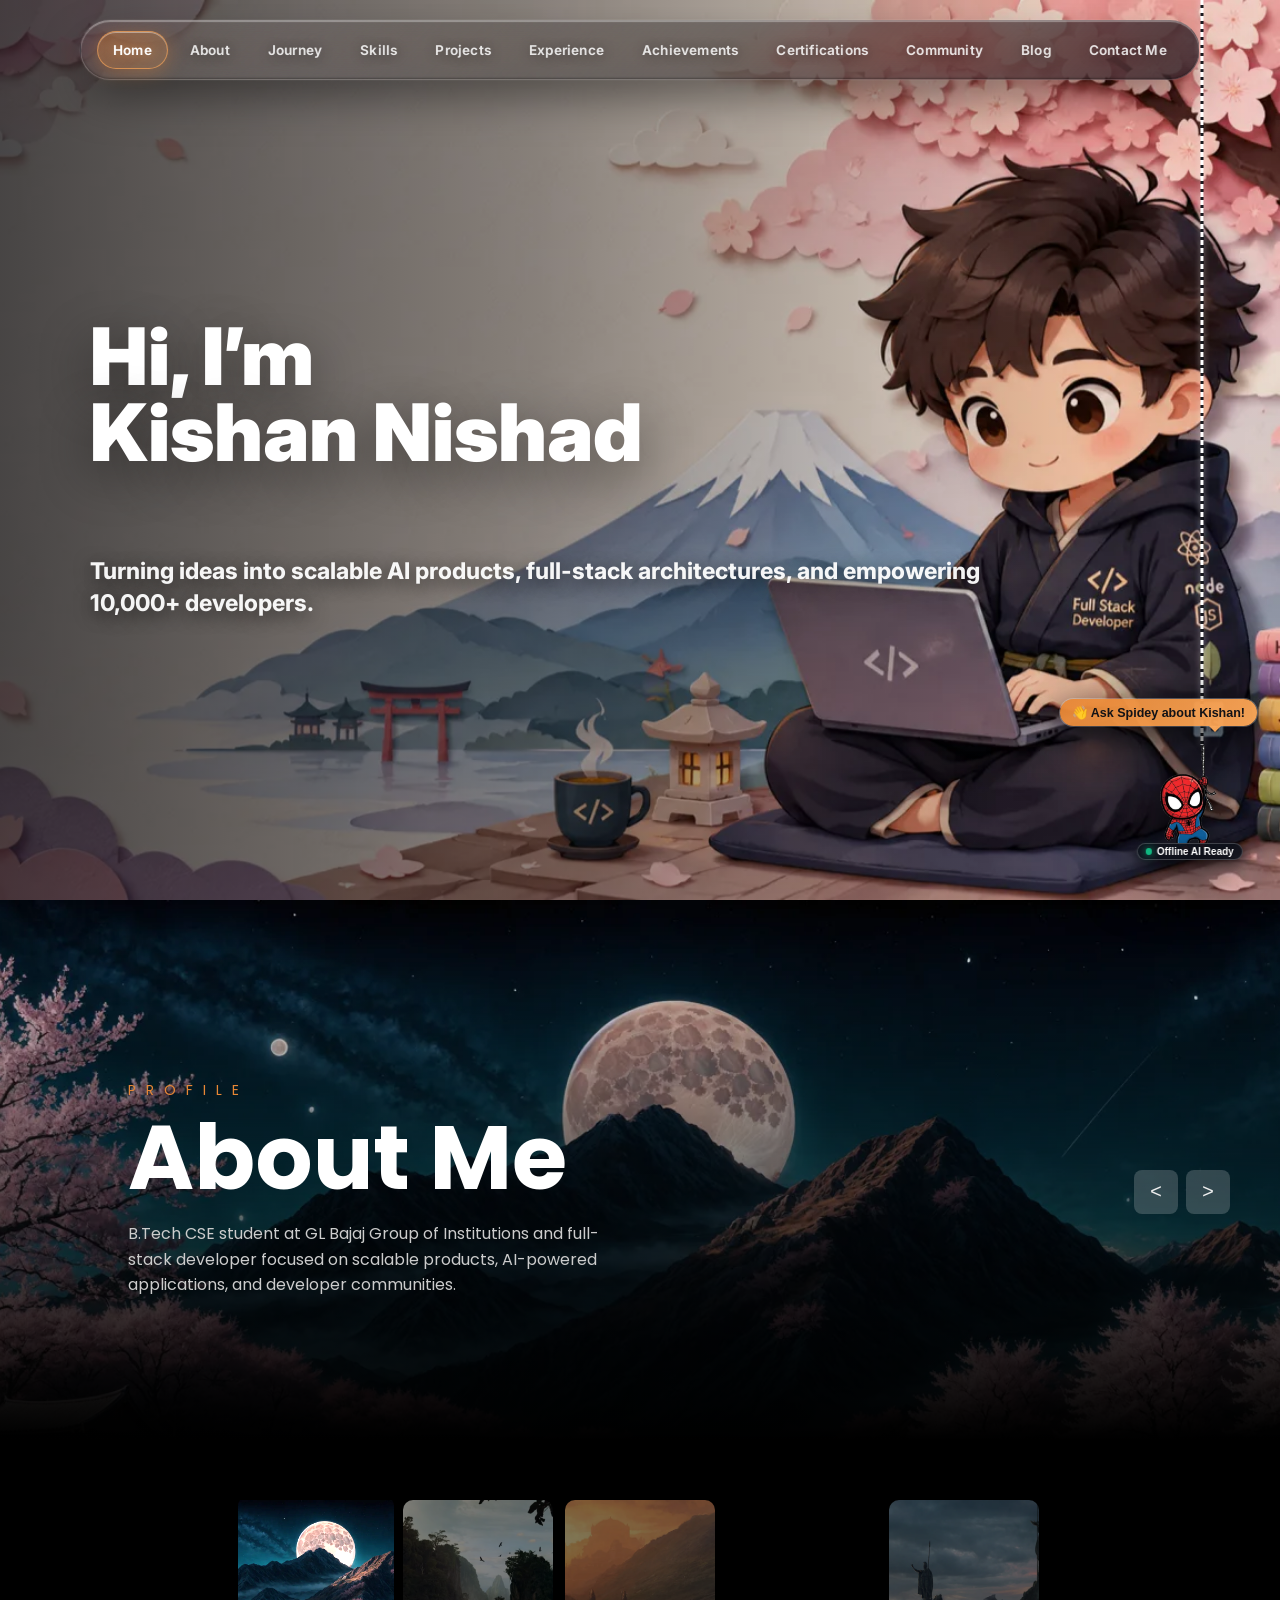
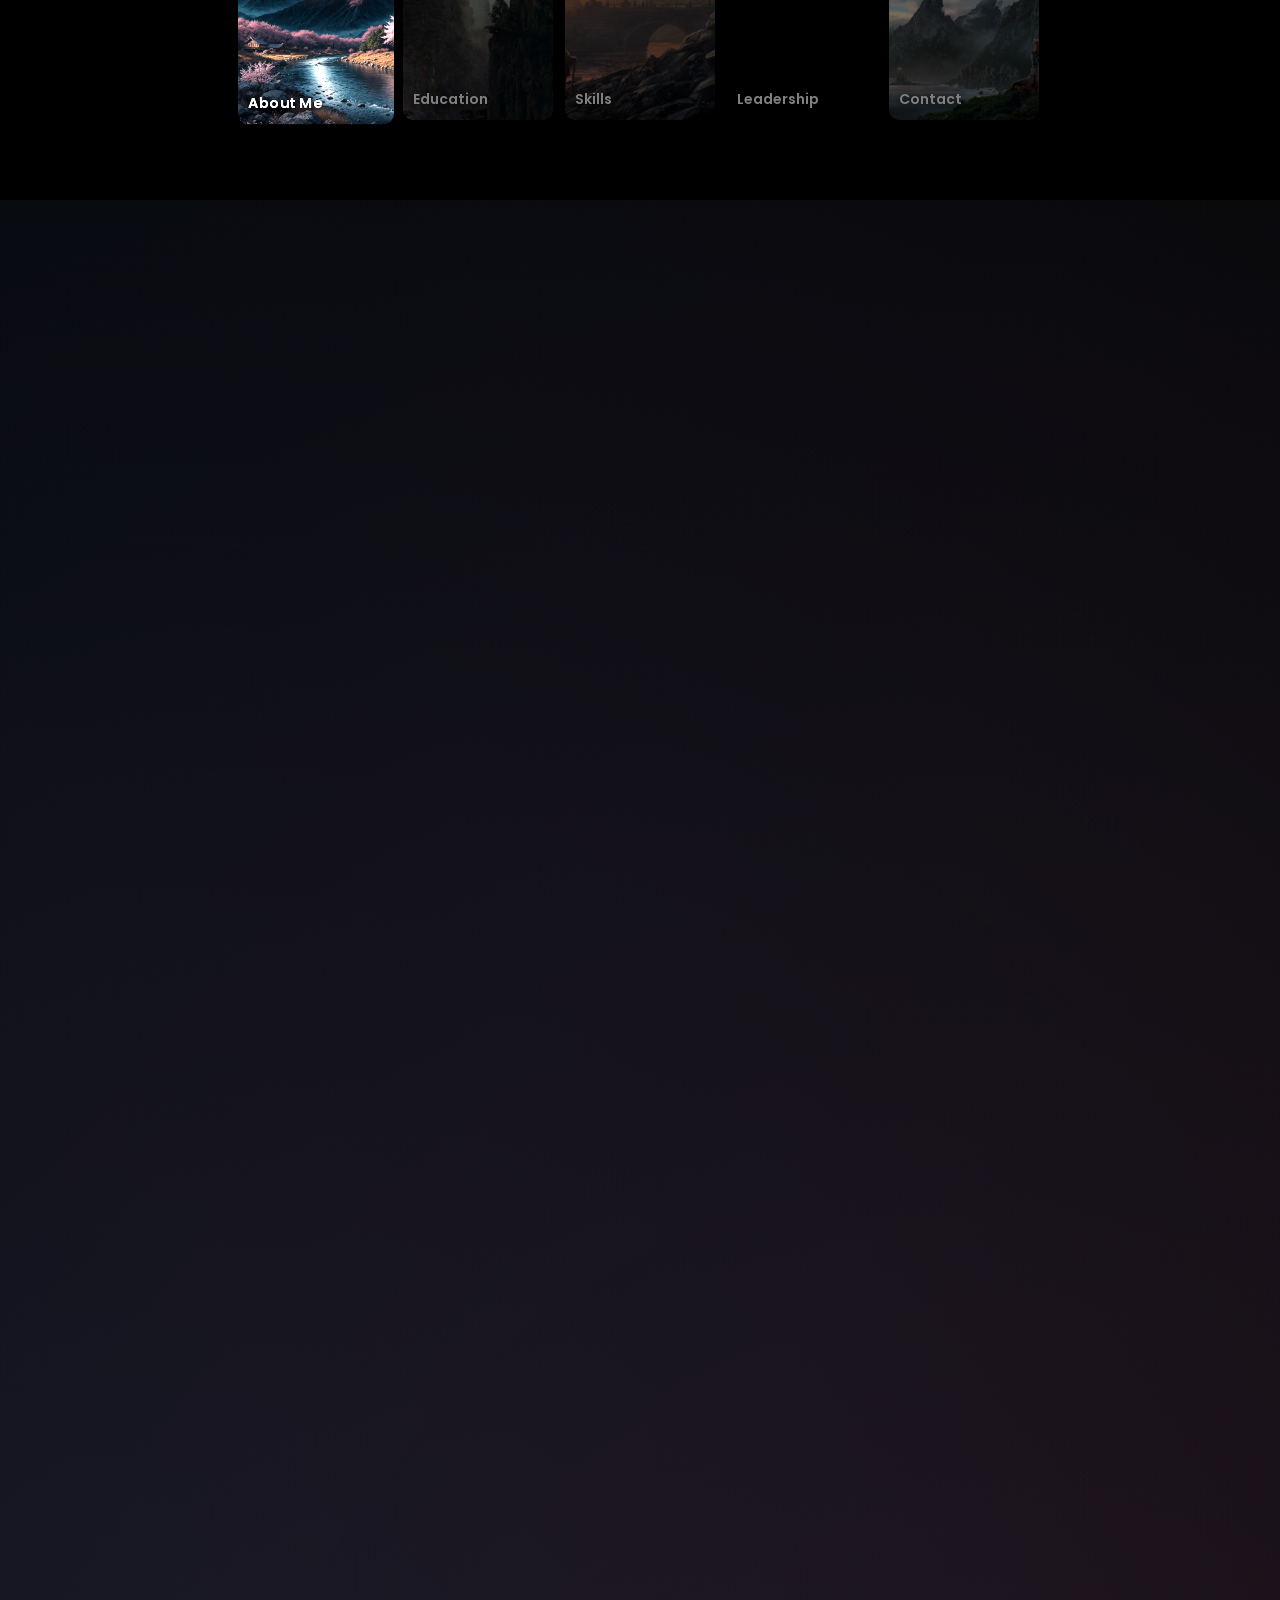
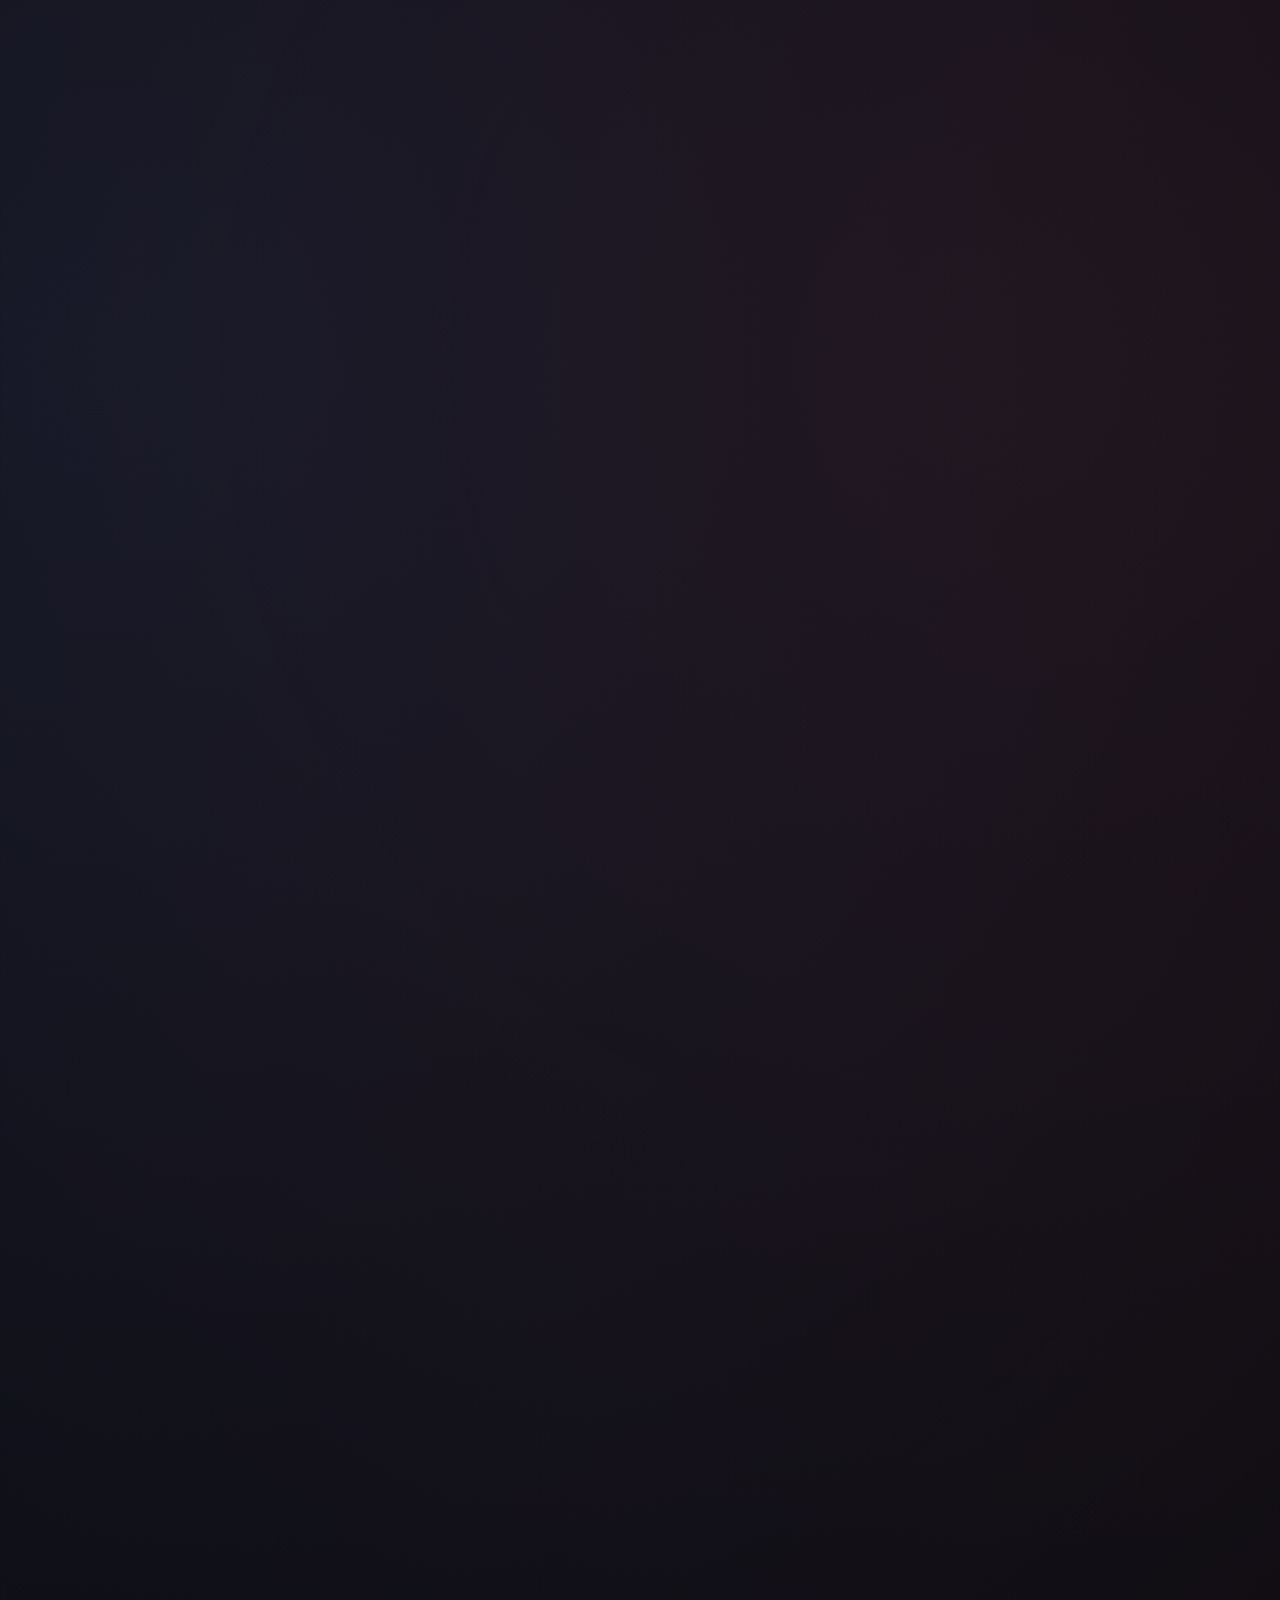
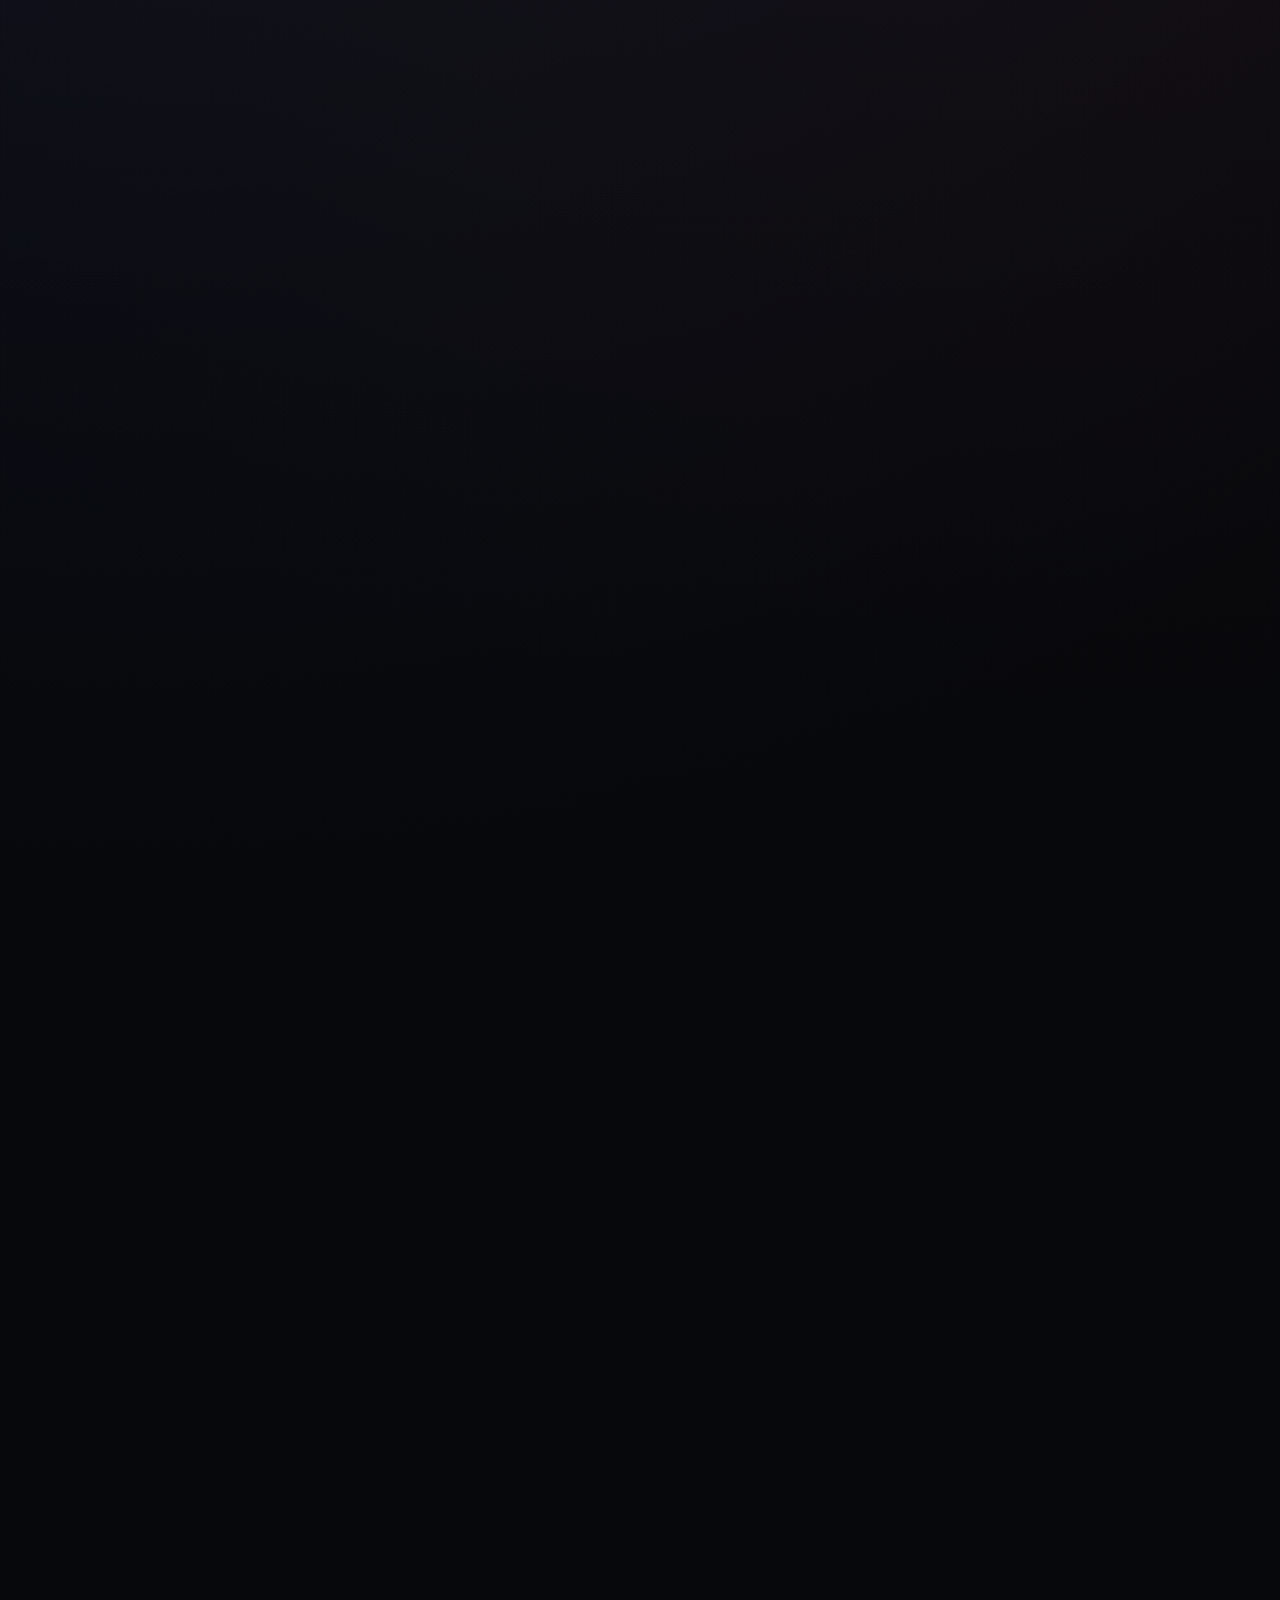
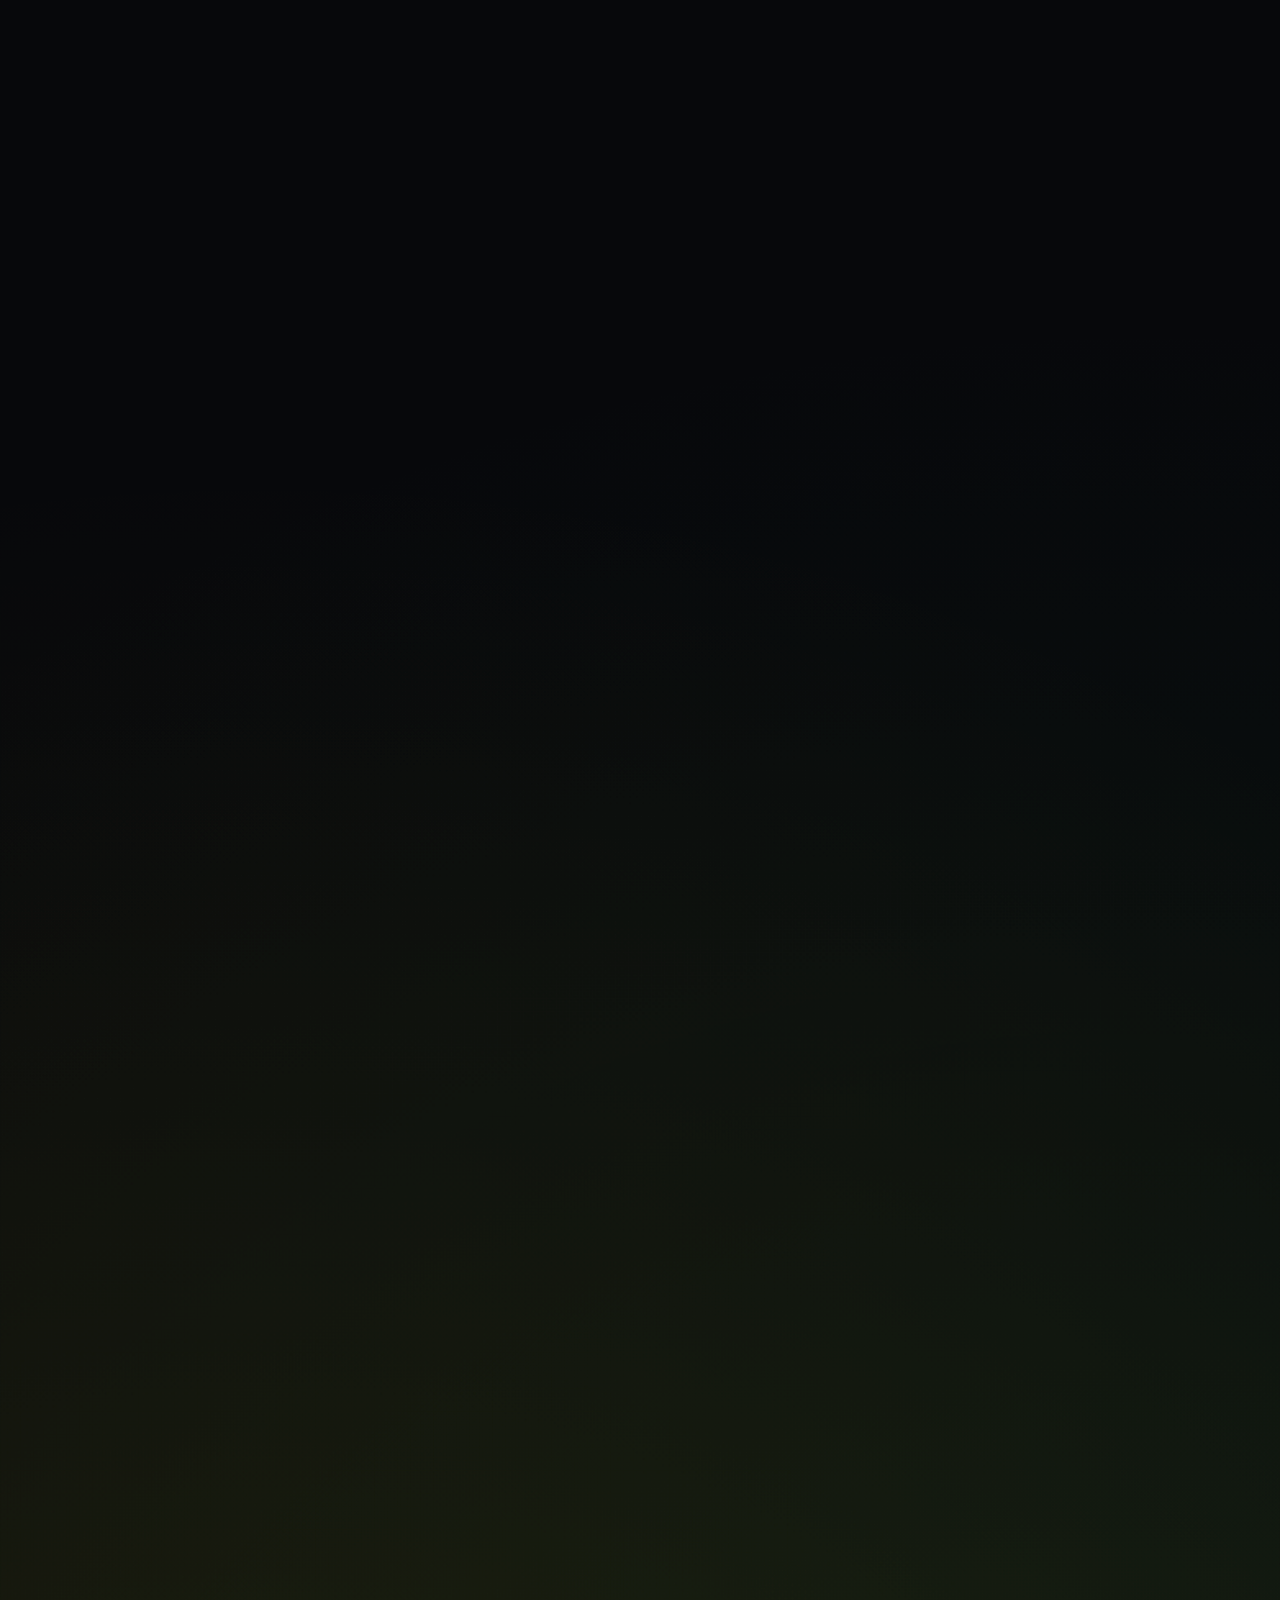
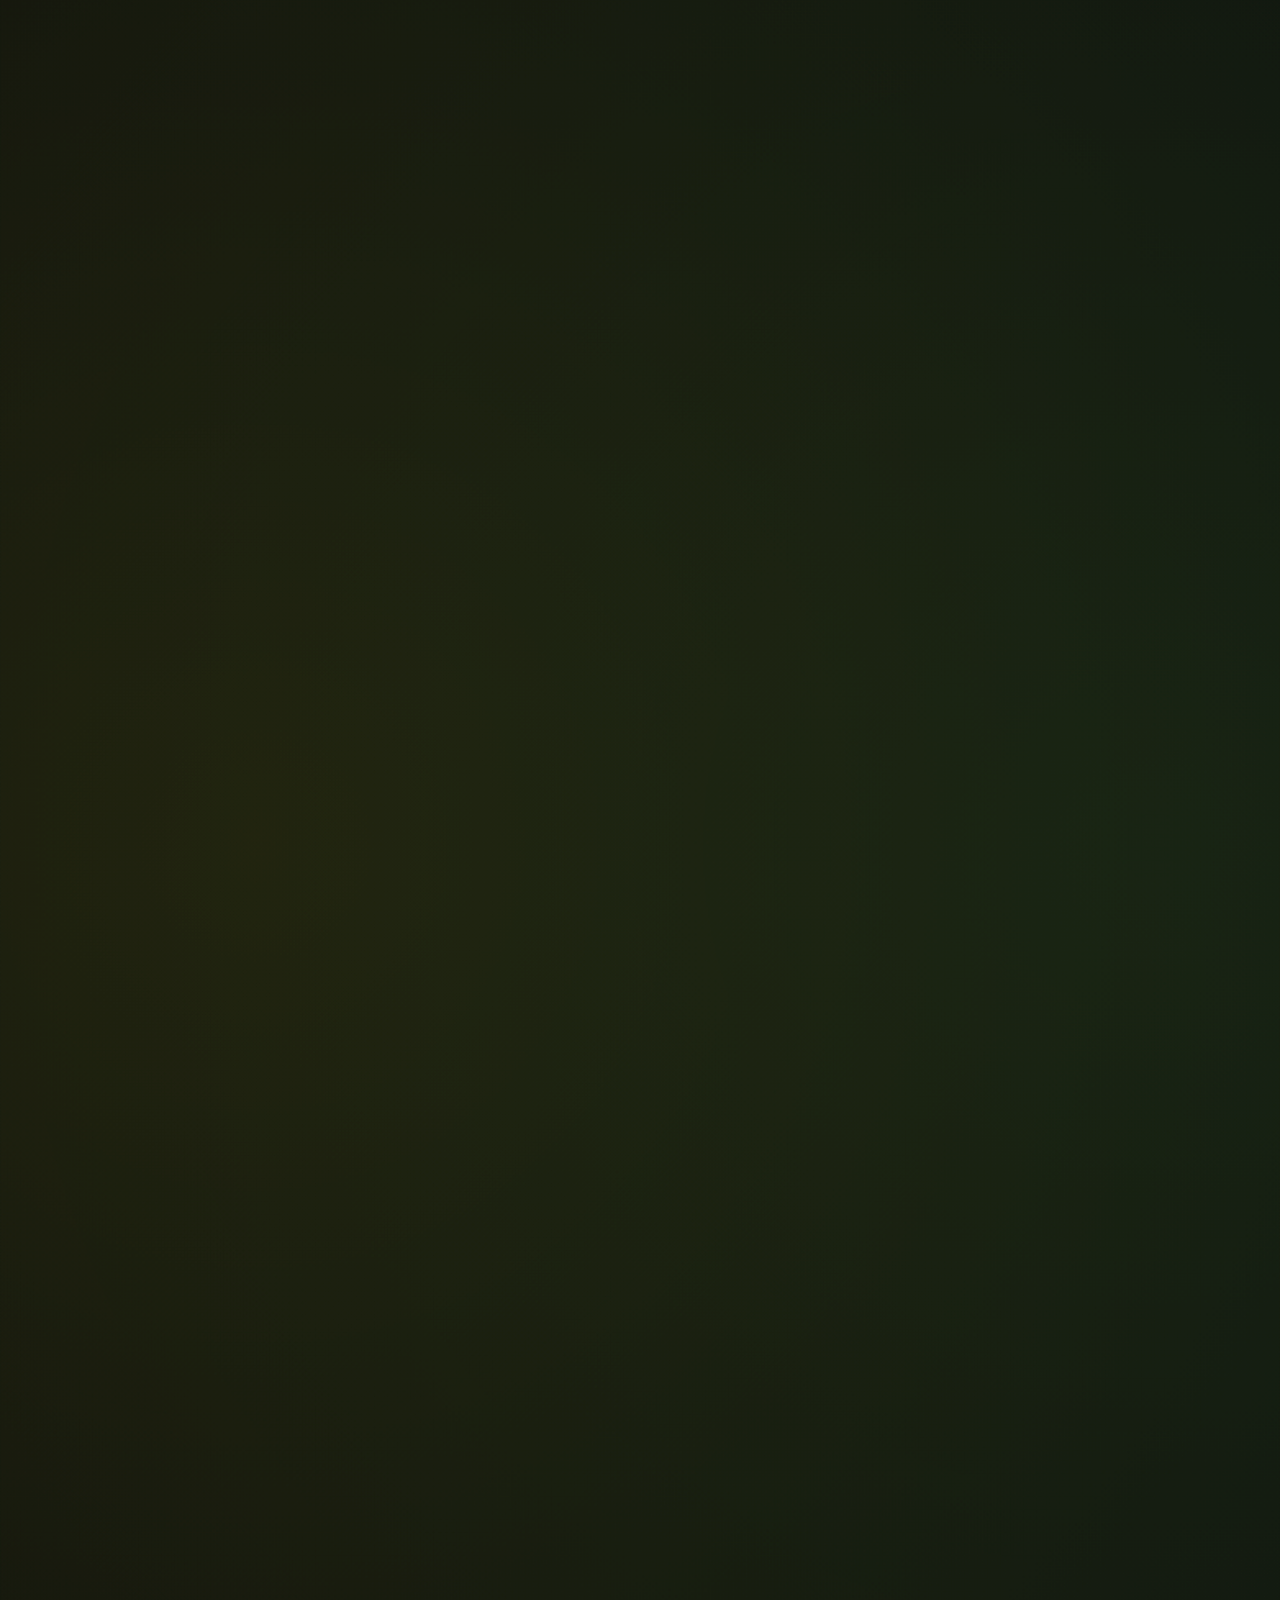
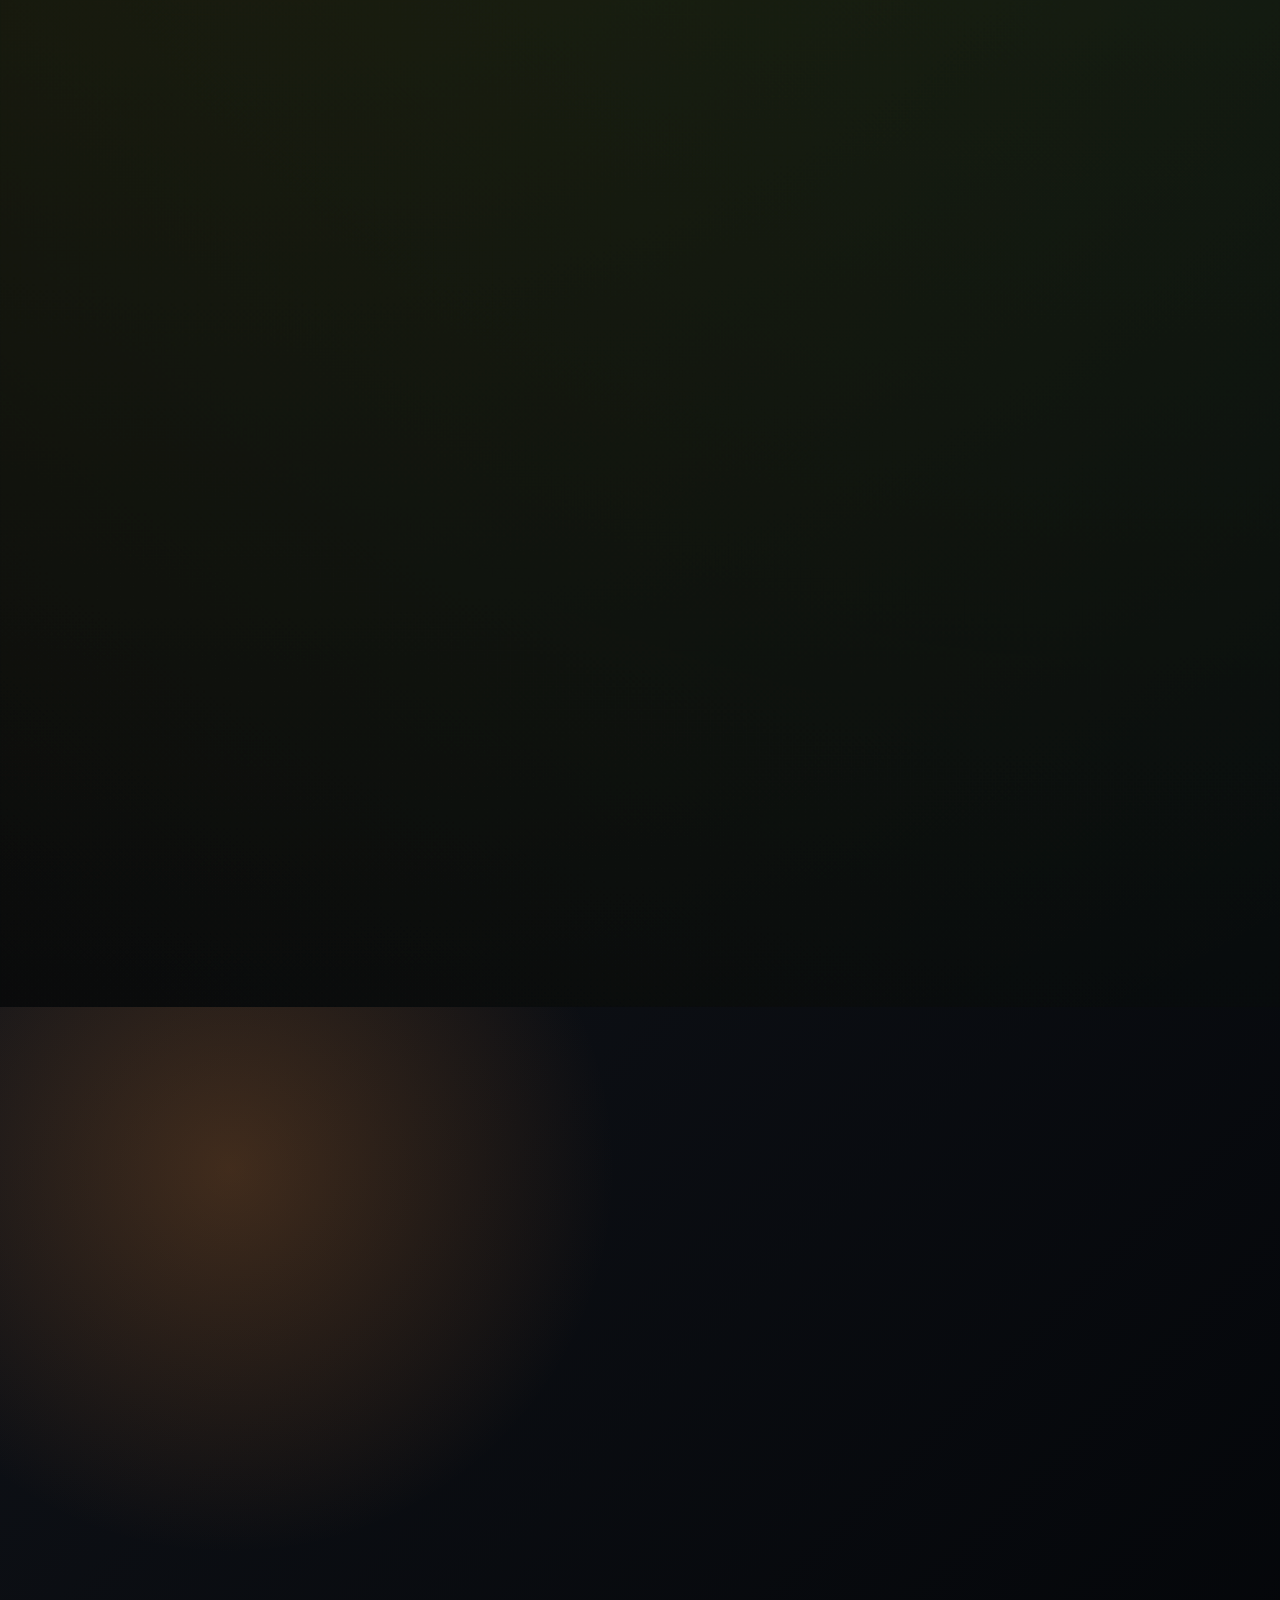
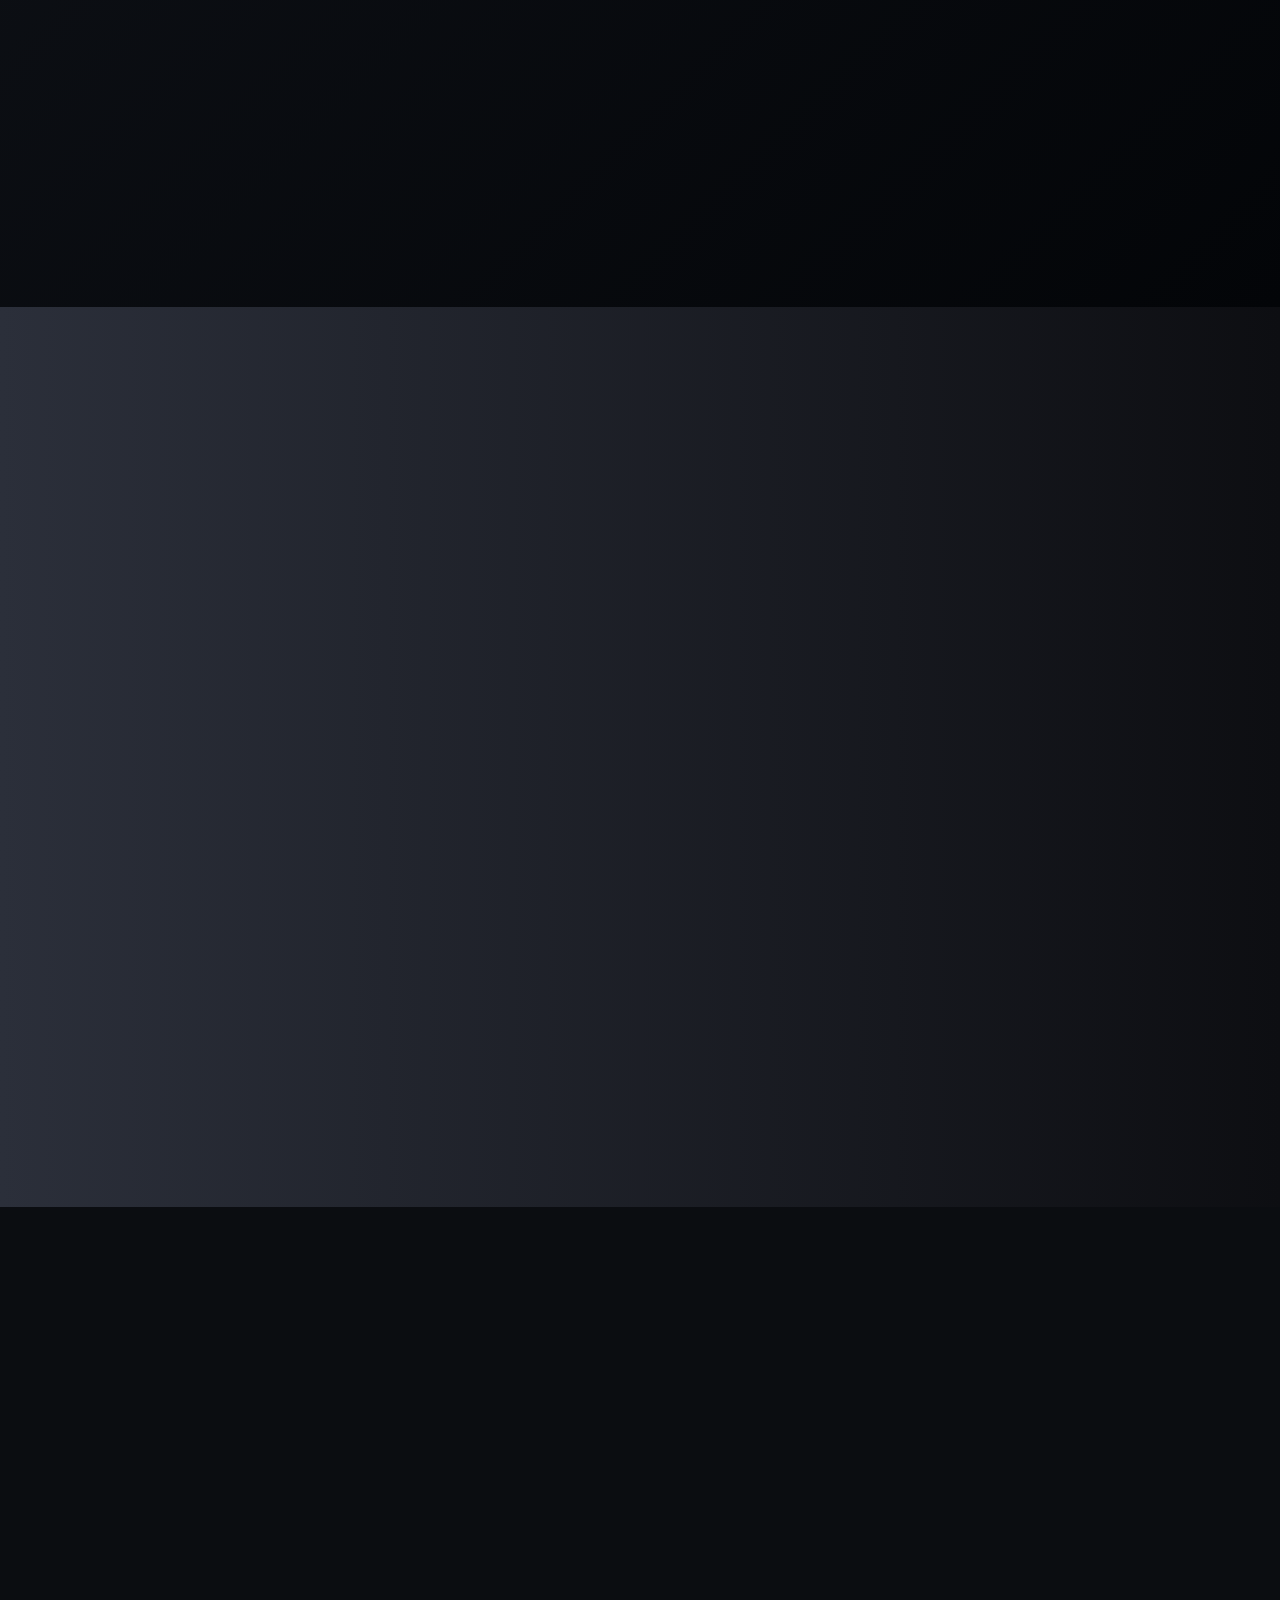
==== commit 0ebb8897: "perf: eliminate scroll lag, convert 50+ images to WebP (80% payload reduction), add content-visibili" ====
--- a/index.html
+++ b/index.html
@@ -35,7 +35,7 @@
       content="Official portfolio of Kishan Nishad — Founder &amp; CEO @Devengers &amp; @WebHurry, 11x Hackathon Winner, Google Student Ambassador, Global Rank #1 @GCV S14 &amp; S15, Harvard CS50x."
     />
     <meta property="og:url" content="https://kishannishad.vercel.app/" />
-    <meta property="og:image" content="https://kishannishad.vercel.app/Landingpage/Assests/kishan-portrait.jpg" />
+    <meta property="og:image" content="https://kishannishad.vercel.app/Landingpage/Assests/kishan-portrait.webp" />
     <meta property="og:image:alt" content="Kishan Nishad - Founder &amp; CEO @Devengers &amp; @WebHurry" />
     <meta property="og:image:width" content="1024" />
     <meta property="og:image:height" content="1024" />
@@ -50,7 +50,7 @@
       name="twitter:description"
       content="Official portfolio of Kishan Nishad — Founder &amp; CEO of DEVENGERS &amp; WebHurry, 11x Hackathon Winner, Google Student Ambassador, and Harvard CS50x."
     />
-    <meta name="twitter:image" content="https://kishannishad.vercel.app/Landingpage/Assests/kishan-portrait.jpg" />
+    <meta name="twitter:image" content="https://kishannishad.vercel.app/Landingpage/Assests/kishan-portrait.webp" />
     <meta name="twitter:image:alt" content="Kishan Nishad Portrait" />
 
     <!-- Favicon & Mobile Touch Icons (Kishan Nishad Portrait) -->
@@ -60,7 +60,8 @@
     <link rel="icon" type="image/png" sizes="192x192" href="favicon-192x192.png" />
     <link rel="icon" type="image/png" sizes="512x512" href="favicon-512x512.png" />
     <link rel="shortcut icon" href="favicon.ico" />
-    <link rel="preload" as="image" href="Landingpage/Assests/2.png" fetchpriority="high" />
+    <link rel="preload" as="image" href="Landingpage/Assests/2.webp" type="image/webp" fetchpriority="high" />
+    <link rel="preload" as="image" href="Landingpage/Assests/kishan-portrait.webp" type="image/webp" fetchpriority="high" />
 
     <!-- Google & CDN Fonts -->
     <link rel="preconnect" href="https://fonts.googleapis.com" />
@@ -91,7 +92,7 @@
             "familyName": "Nishad",
             "alternateName": ["devkishannishad", "Code with Kishan", "Kishan Nishad DEVENGERS", "Kishan Nishad WebHurry"],
             "url": "https://kishannishad.vercel.app/",
-            "image": "https://kishannishad.vercel.app/Landingpage/Assests/kishan-portrait.jpg",
+            "image": "https://kishannishad.vercel.app/Landingpage/Assests/kishan-portrait.webp",
             "jobTitle": "Founder & CEO, Full-Stack & AI Engineer",
             "description": "Founder & CEO of DEVENGERS (10K+ members) and WebHurry. 11x Hackathon Winner, Google Student Ambassador, Global Rank #1 @GCV S14 & S15, and Harvard CS50x 100% graduate.",
             "email": "mailto:knishad0004@gmail.com",
@@ -190,7 +191,7 @@
             },
             "primaryImageOfPage": {
               "@type": "ImageObject",
-              "url": "https://kishannishad.vercel.app/Landingpage/Assests/kishan-portrait.jpg"
+              "url": "https://kishannishad.vercel.app/Landingpage/Assests/kishan-portrait.webp"
             },
             "inLanguage": "en-US"
           }
@@ -231,29 +232,7 @@
   color: #ffffff;
 }
 
-.loader {
-  position: fixed;
-  inset: 0;
-  z-index: 9999;
-  display: grid;
-  place-items: center;
-  background: #000000 url("Landingpage/Assests/2.png") center / cover no-repeat;
-  transition:
-    opacity 450ms ease,
-    visibility 450ms ease;
-}
-
-.loader.is-hidden {
-  visibility: hidden;
-  opacity: 0;
-  pointer-events: none;
-}
-
-.loader-frame {
-  width: 100%;
-  height: 100%;
-  object-fit: cover;
-}
+/* Frame loader styles removed for instant page rendering */
 
 .landing {
   position: relative;
@@ -261,7 +240,7 @@
   overflow: hidden;
   background:
     linear-gradient(90deg, rgba(5, 7, 12, 0.72) 0%, rgba(5, 7, 12, 0.45) 42%, rgba(0, 0, 0, 0.05) 85%),
-    url("Landingpage/Assests/2.png") center / cover no-repeat;
+    url("Landingpage/Assests/2.webp") center / cover no-repeat;
 }
 
 .site-section {
@@ -1808,7 +1787,7 @@
   height: 90%;
   transform: translateX(-50%);
   content: '';
-  background-image: url('certifications/images/bg.png');
+  background-image: url('certifications/images/bg.webp');
   background-size: 100%;
   background-repeat: no-repeat;
   background-position: top center;
@@ -1915,7 +1894,7 @@
 }
 
 #certifications .cert-content .cert-model {
-  background-image: url('certifications/images/model.png');
+  background-image: url('certifications/images/model.webp');
   width: 100%;
   height: 75vh;
   position: absolute;
@@ -1984,7 +1963,7 @@
     repeating-linear-gradient(to right, transparent 0 150px, #0001 150px 151px),
     repeating-linear-gradient(to bottom, transparent 0 150px, #0001 150px 151px),
     linear-gradient(to right, rgba(205, 205, 205, 0.8), rgba(205, 205, 205, 0.8)),
-    url('Community/images/bg.jpg');
+    url('Community/images/bg.webp');
   font-family: 'Poppins', sans-serif;
   color: #1E1E1E;
   overflow: hidden;
@@ -2095,8 +2074,8 @@
   aspect-ratio: 2 / 4;
   --left: 0px;
   background-image:
-    url('Community/images/bg.png'),
-    url('Community/images/mockup.png');
+    url('Community/images/bg.webp'),
+    url('Community/images/mockup.webp');
   background-position:
     var(--left) 0,
     0 0;
@@ -2108,10 +2087,10 @@
     no-repeat;
   background-blend-mode: multiply;
   transition: 0.8s cubic-bezier(0.2, 0.8, 0.2, 1);
-  -webkit-mask-image: url('Community/images/mockup.png');
+  -webkit-mask-image: url('Community/images/mockup.webp');
   -webkit-mask-size: auto 100%;
   -webkit-mask-repeat: no-repeat;
-  mask-image: url('Community/images/mockup.png');
+  mask-image: url('Community/images/mockup.webp');
   mask-size: auto 100%;
   mask-repeat: no-repeat;
   filter: drop-shadow(0 20px 35px rgba(0, 0, 0, 0.4));
@@ -2389,7 +2368,7 @@
   height: 70%;
   left: 50%;
   transform: translateX(-50%);
-  background-image: url('Blogs/img/model.png');
+  background-image: url('Blogs/img/model.webp');
   background-size: cover;
   background-position: top;
   pointer-events: none;
@@ -4564,41 +4543,25 @@
   }
 }
 
+
+/* Modern Web Guidance: Defer rendering calculations for off-screen sections */
+#journey,
+#skills,
+#projects,
+#experience,
+#achievements,
+#certifications,
+#community,
+#blog,
+#contact {
+  content-visibility: auto;
+  contain-intrinsic-size: auto none auto 850px;
+}
+
 </style>
     </head>
   <body>
-        <!-- 1. Frame Loader Sequence -->
-    <div class="loader" id="loader" aria-hidden="true">
-      <img
-        class="loader-frame"
-        id="loaderFrame"
-        src="Lodingpageframes/ezgif-frame-001.jpg"
-        data-frame-base="Lodingpageframes/ezgif-frame-"
-        data-frame-count="141"
-        data-frame-ext="jpg"
-        loading="eager"
-        decoding="sync"
-        fetchpriority="high"
-        alt=""
-      />
-    </div>
-    <script>
-      (function() {
-        try {
-          var h = window.location.hash;
-          var s = window.location.search;
-          var seen = sessionStorage.getItem('portfolio_intro_seen');
-          if (h || s.indexOf('skipLoader') !== -1 || seen === '1') {
-            var el = document.getElementById('loader');
-            if (el) {
-              el.style.display = 'none';
-              el.classList.add('is-hidden');
-              el.style.pointerEvents = 'none';
-            }
-          }
-        } catch(e) {}
-      })();
-    </script>
+        <!-- Instant Startup: Loader bypassed for max speed -->
 
     <!-- 2. Sticky Glassmorphism Navigation -->
     <nav class="navbar" aria-label="Primary navigation">
@@ -4634,7 +4597,7 @@
         <div class="about-slider">
           <div class="about-list">
             <div class="about-item active">
-              <img src="About/image/img1.png" alt="Kishan Nishad profile" />
+              <img src="About/image/img1.webp" alt="Kishan Nishad profile" loading="lazy" decoding="async">
               <div class="about-content">
                 <p>profile</p>
                 <h2>About Me</h2>
@@ -4645,7 +4608,7 @@
               </div>
             </div>
             <div class="about-item">
-              <img src="About/image/img2.jpg" alt="Education and learning path" />
+              <img src="About/image/img2.webp" alt="Education and learning path" loading="lazy" decoding="async">
               <div class="about-content">
                 <p>education</p>
                 <h2>Learning Path</h2>
@@ -4656,7 +4619,7 @@
               </div>
             </div>
             <div class="about-item">
-              <img src="About/image/img3.jpg" alt="Tech stack and skills" />
+              <img src="About/image/img3.webp" alt="Tech stack and skills" loading="lazy" decoding="async">
               <div class="about-content">
                 <p>skills</p>
                 <h2>Tech Stack</h2>
@@ -4667,7 +4630,7 @@
               </div>
             </div>
             <div class="about-item">
-              <img src="About/image/img4.jpg" alt="Community leadership" />
+              <img src="About/image/img4.webp" alt="Community leadership" loading="lazy" decoding="async">
               <div class="about-content">
                 <p>leadership</p>
                 <h2>Community Builder</h2>
@@ -4678,7 +4641,7 @@
               </div>
             </div>
             <div class="about-item">
-              <img src="About/image/img5.jpg" alt="Contact Kishan Nishad" />
+              <img src="About/image/img5.webp" alt="Contact Kishan Nishad" loading="lazy" decoding="async">
               <div class="about-content">
                 <p>contact</p>
                 <h2>Let's Build</h2>
@@ -4696,23 +4659,23 @@
 
           <div class="about-thumbnail">
             <div class="about-thumb-item active">
-              <img src="About/image/img1.png" alt="About Me thumbnail" />
+              <img src="About/image/img1.webp" alt="About Me thumbnail" loading="lazy" decoding="async">
               <div class="about-thumb-content">About Me</div>
             </div>
             <div class="about-thumb-item">
-              <img src="About/image/img2.jpg" alt="Education thumbnail" />
+              <img src="About/image/img2.webp" alt="Education thumbnail" loading="lazy" decoding="async">
               <div class="about-thumb-content">Education</div>
             </div>
             <div class="about-thumb-item">
-              <img src="About/image/img3.jpg" alt="Skills thumbnail" />
+              <img src="About/image/img3.webp" alt="Skills thumbnail" loading="lazy" decoding="async">
               <div class="about-thumb-content">Skills</div>
             </div>
             <div class="about-thumb-item">
-              <img src="About/image/img4.jpg" alt="Leadership thumbnail" />
+              <img src="About/image/img4.webp" alt="Leadership thumbnail" loading="lazy" decoding="async">
               <div class="about-thumb-content">Leadership</div>
             </div>
             <div class="about-thumb-item">
-              <img src="About/image/img5.jpg" alt="Contact thumbnail" />
+              <img src="About/image/img5.webp" alt="Contact thumbnail" loading="lazy" decoding="async">
               <div class="about-thumb-content">Contact</div>
             </div>
           </div>
@@ -4745,7 +4708,7 @@
             <!-- Left: Profile Showcase Card -->
             <aside class="profile-card">
               <div class="avatar-wrapper">
-                <img src="Landingpage/Assests/kishan-portrait.jpg" alt="Kishan Nishad Portrait" />
+                <img src="Landingpage/Assests/kishan-portrait.webp" alt="Kishan Nishad Portrait" loading="lazy" decoding="async">
                 <div class="avatar-badge" title="Google Student Ambassador">
                   <svg width="18" height="18" viewBox="0 0 24 24" fill="currentColor">
                     <path d="M9 16.17L4.83 12l-1.42 1.41L9 19 21 7l-1.41-1.41z"/>
@@ -5018,7 +4981,7 @@
           </div>
           <figure class="skills-card">
             <img
-              src="Landingpage/Assests/all-tech-stack.png"
+              src="Landingpage/Assests/all-tech-stack.webp"
               alt="Kishan Nishad tech stack icons"
               loading="lazy"
               width="1000"
@@ -5035,22 +4998,22 @@
 
           <div class="proj-images">
             <div class="proj-img-item" style="--i: 1">
-              <img src="Projects/1.png" alt="SUVIDHA Project" />
+              <img src="Projects/1.webp" alt="SUVIDHA Project" loading="lazy" decoding="async">
             </div>
             <div class="proj-img-item" style="--i: 2">
-              <img src="Projects/2.png" alt="AI Money Mentor Project" />
+              <img src="Projects/2.webp" alt="AI Money Mentor Project" loading="lazy" decoding="async">
             </div>
             <div class="proj-img-item" style="--i: 3">
-              <img src="Projects/3.png" alt="AI StudyBuddy Project" />
+              <img src="Projects/3.webp" alt="AI StudyBuddy Project" loading="lazy" decoding="async">
             </div>
             <div class="proj-img-item" style="--i: 4">
-              <img src="Projects/4.png" alt="LunarTrace Project" />
+              <img src="Projects/4.webp" alt="LunarTrace Project" loading="lazy" decoding="async">
             </div>
             <div class="proj-img-item" style="--i: 5">
-              <img src="Projects/5.png" alt="FraudGenome Project" />
+              <img src="Projects/5.webp" alt="FraudGenome Project" loading="lazy" decoding="async">
             </div>
             <div class="proj-img-item" style="--i: 6">
-              <img src="Projects/6.png" alt="PromptShield Project" />
+              <img src="Projects/6.webp" alt="PromptShield Project" loading="lazy" decoding="async">
             </div>
           </div>
 
@@ -5134,13 +5097,13 @@
         <div class="exp-container">
           <div class="exp-effect">
             <div class="exp-bird">
-              <img src="Experience/bird1.gif" alt="Animated bird" />
+              <img src="Experience/bird1.gif" alt="Animated bird" loading="lazy" decoding="async">
             </div>
           </div>
           <div class="exp-list">
             <!-- 0. Devengers -->
             <div class="exp-item" id="exp_item_0">
-              <img src="Experience/img2.jpg" alt="DEVENGERS Tech Community" />
+              <img src="Experience/img2.webp" alt="DEVENGERS Tech Community" loading="lazy" decoding="async">
               <div class="exp-content">
                 <h2>Founder &amp; CEO @Devengers</h2>
                 <div class="exp-content1">
@@ -5153,7 +5116,7 @@
 
             <!-- 1. WebHurry -->
             <div class="exp-item" id="exp_item_1">
-              <img src="Experience/img1.jpg" alt="WebHurry" />
+              <img src="Experience/img1.webp" alt="WebHurry" loading="lazy" decoding="async">
               <div class="exp-content">
                 <h2>Founder &amp; CEO @WebHurry</h2>
                 <div class="exp-content1">
@@ -5166,7 +5129,7 @@
 
             <!-- 2. Google Student Ambassador -->
             <div class="exp-item" id="exp_item_2">
-              <img src="Experience/img1.jpeg" alt="Google Student Ambassador" />
+              <img src="Experience/img1.webp" alt="Google Student Ambassador" loading="lazy" decoding="async">
               <div class="exp-content">
                 <h2>Google Student Ambassador</h2>
                 <div class="exp-content1">
@@ -5179,7 +5142,7 @@
 
             <!-- 3. E-Cell, IIT Bombay -->
             <div class="exp-item" id="exp_item_3">
-              <img src="Experience/img3.jpg" alt="E-Cell IIT Bombay" />
+              <img src="Experience/img3.webp" alt="E-Cell IIT Bombay" loading="lazy" decoding="async">
               <div class="exp-content">
                 <h2>Campus Ambassador @ E-Cell IIT Bombay</h2>
                 <div class="exp-content1">
@@ -5192,7 +5155,7 @@
 
             <!-- 4. GS Labs / GSX Mathura Chapter -->
             <div class="exp-item" id="exp_item_4">
-              <img src="Experience/img2.jpg" alt="GirlScript GSX Mathura" />
+              <img src="Experience/img2.webp" alt="GirlScript GSX Mathura" loading="lazy" decoding="async">
               <div class="exp-content">
                 <h2>Chapter Lead @ GS Labs (GirlScript)</h2>
                 <div class="exp-content1">
@@ -5205,7 +5168,7 @@
 
             <!-- 5. GeeksforGeeks Campus Mantri -->
             <div class="exp-item" id="exp_item_5">
-              <img src="Experience/img1.jpeg" alt="GeeksforGeeks Campus Mantri" />
+              <img src="Experience/img1.webp" alt="GeeksforGeeks Campus Mantri" loading="lazy" decoding="async">
               <div class="exp-content">
                 <h2>Campus Mantri @ GeeksforGeeks</h2>
                 <div class="exp-content1">
@@ -5218,7 +5181,7 @@
 
             <!-- 6. IBM AI Intern -->
             <div class="exp-item" id="exp_item_6">
-              <img src="Experience/img3.jpg" alt="IBM AI Intern" />
+              <img src="Experience/img3.webp" alt="IBM AI Intern" loading="lazy" decoding="async">
               <div class="exp-content">
                 <h2>AI &amp; Machine Learning Intern @ IBM</h2>
                 <div class="exp-content1">
@@ -5238,7 +5201,7 @@
         <div class="ach-carousel">
           <div class="ach-list">
             <div class="ach-item">
-              <img src="Acheivements/images/img1.png" alt="Certifications Achievement" />
+              <img src="Acheivements/images/img1.webp" alt="Certifications Achievement" loading="lazy" decoding="async">
               <div class="ach-introduce">
                 <div class="ach-title">CERTIFICATIONS</div>
                 <div class="ach-topic">Continuous Learning</div>
@@ -5271,7 +5234,7 @@
             </div>
 
             <div class="ach-item">
-              <img src="Acheivements/images/img2.png" alt="Community Leadership" />
+              <img src="Acheivements/images/img2.webp" alt="Community Leadership" loading="lazy" decoding="async">
               <div class="ach-introduce">
                 <div class="ach-title">COMMUNITY LEADERSHIP</div>
                 <div class="ach-topic">Community Impact</div>
@@ -5303,7 +5266,7 @@
             </div>
 
             <div class="ach-item">
-              <img src="Acheivements/images/img3.png" alt="Competitive Programming" />
+              <img src="Acheivements/images/img3.webp" alt="Competitive Programming" loading="lazy" decoding="async">
               <div class="ach-introduce">
                 <div class="ach-title">COMPETITIVE PROGRAMMING</div>
                 <div class="ach-topic">DSA Problem Solving</div>
@@ -5335,7 +5298,7 @@
             </div>
 
             <div class="ach-item">
-              <img src="Acheivements/images/img4.png" alt="Hackathons Excellence" />
+              <img src="Acheivements/images/img4.webp" alt="Hackathons Excellence" loading="lazy" decoding="async">
               <div class="ach-introduce">
                 <div class="ach-title">HACKATHONS</div>
                 <div class="ach-topic">Hackathon Excellence</div>
@@ -5367,7 +5330,7 @@
             </div>
 
             <div class="ach-item">
-              <img src="Acheivements/images/img5.png" alt="Global Rank 4" />
+              <img src="Acheivements/images/img5.webp" alt="Global Rank 4" loading="lazy" decoding="async">
               <div class="ach-introduce">
                 <div class="ach-title">GLOBAL RANK #4</div>
                 <div class="ach-topic">Elite Competitive Rank</div>
@@ -5398,7 +5361,7 @@
             </div>
 
             <div class="ach-item">
-              <img src="Acheivements/images/img6.png" alt="Global Rank 1" />
+              <img src="Acheivements/images/img6.webp" alt="Global Rank 1" loading="lazy" decoding="async">
               <div class="ach-introduce">
                 <div class="ach-title">GLOBAL RANK #1</div>
                 <div class="ach-topic">Global Winner</div>
@@ -5441,34 +5404,34 @@
         <div class="cert-banner">
           <div class="cert-slider" style="--quantity: 10">
             <div class="cert-item" style="--position: 1">
-              <img src="certifications/images/dragon_1.png" alt="Certificate 1" />
+              <img src="certifications/images/dragon_1.webp" alt="Certificate 1" loading="lazy" decoding="async">
             </div>
             <div class="cert-item" style="--position: 2">
-              <img src="certifications/images/dragon_2.png" alt="Certificate 2" />
+              <img src="certifications/images/dragon_2.webp" alt="Certificate 2" loading="lazy" decoding="async">
             </div>
             <div class="cert-item" style="--position: 3">
-              <img src="certifications/images/dragon_3.png" alt="Certificate 3" />
+              <img src="certifications/images/dragon_3.webp" alt="Certificate 3" loading="lazy" decoding="async">
             </div>
             <div class="cert-item" style="--position: 4">
-              <img src="certifications/images/dragon_4.png" alt="Certificate 4" />
+              <img src="certifications/images/dragon_4.webp" alt="Certificate 4" loading="lazy" decoding="async">
             </div>
             <div class="cert-item" style="--position: 5">
-              <img src="certifications/images/dragon_5.png" alt="Certificate 5" />
+              <img src="certifications/images/dragon_5.webp" alt="Certificate 5" loading="lazy" decoding="async">
             </div>
             <div class="cert-item" style="--position: 6">
-              <img src="certifications/images/dragon_6.png" alt="Certificate 6" />
+              <img src="certifications/images/dragon_6.webp" alt="Certificate 6" loading="lazy" decoding="async">
             </div>
             <div class="cert-item" style="--position: 7">
-              <img src="certifications/images/dragon_7.png" alt="Certificate 7" />
+              <img src="certifications/images/dragon_7.webp" alt="Certificate 7" loading="lazy" decoding="async">
             </div>
             <div class="cert-item" style="--position: 8">
-              <img src="certifications/images/dragon_8.png" alt="Certificate 8" />
+              <img src="certifications/images/dragon_8.webp" alt="Certificate 8" loading="lazy" decoding="async">
             </div>
             <div class="cert-item" style="--position: 9">
-              <img src="certifications/images/dragon_9.png" alt="Certificate 9" />
+              <img src="certifications/images/dragon_9.webp" alt="Certificate 9" loading="lazy" decoding="async">
             </div>
             <div class="cert-item" style="--position: 10">
-              <img src="certifications/images/dragon_10.png" alt="Certificate 10" />
+              <img src="certifications/images/dragon_10.webp" alt="Certificate 10" loading="lazy" decoding="async">
             </div>
           </div>
 
@@ -5492,7 +5455,7 @@
         <div class="comm-header">
           <div class="comm-left">
             <h1>DEVENGERS</h1>
-            <img src="Community/images/2.png" alt="DEVENGERS waves graphic" class="comm-waves" />
+            <img src="Community/images/2.webp" alt="DEVENGERS waves graphic" class="comm-waves" loading="lazy" decoding="async">
             <div class="comm-author">
               <h3>KISHAN</h3>
               <div class="comm-author-row">
@@ -5503,7 +5466,7 @@
                 <p>Community</p>
                 <p>10K+ Members</p>
               </div>
-              <img src="Community/images/code.png" alt="DEVENGERS code badge" class="comm-code" />
+              <img src="Community/images/code.png" alt="DEVENGERS code badge" class="comm-code" loading="lazy" decoding="async">
             </div>
           </div>
         </div>
@@ -5514,9 +5477,9 @@
           </div>
 
           <div class="comm-rock">
-            <img src="Community/images/rock1.png" alt="Rock pedestal" />
-            <img src="Community/images/rock2.png" alt="Left rock element" />
-            <img src="Community/images/rock3.png" alt="Right rock element" />
+            <img src="Community/images/rock1.webp" alt="Rock pedestal" loading="lazy" decoding="async">
+            <img src="Community/images/rock2.webp" alt="Left rock element" loading="lazy" decoding="async">
+            <img src="Community/images/rock3.webp" alt="Right rock element" loading="lazy" decoding="async">
           </div>
         </div>
       </section>
@@ -5526,7 +5489,7 @@
         <div class="blog-slider">
           <div class="blog-list">
             <div class="blog-item active">
-              <div class="blog-image" style="--url: url('Blogs/img/1.jpg')"></div>
+              <div class="blog-image" style="--url: url('Blogs/img/1.webp')"></div>
               <div class="blog-content">
                 <h2>BLOG!</h2>
                 <p>
@@ -5540,7 +5503,7 @@
               </div>
             </div>
             <div class="blog-item">
-              <div class="blog-image" style="--url: url('Blogs/img/2.jpg')"></div>
+              <div class="blog-image" style="--url: url('Blogs/img/2.webp')"></div>
               <div class="blog-content">
                 <h2>BLOG 2</h2>
                 <p>
@@ -5554,7 +5517,7 @@
               </div>
             </div>
             <div class="blog-item">
-              <div class="blog-image" style="--url: url('Blogs/img/3.jpg')"></div>
+              <div class="blog-image" style="--url: url('Blogs/img/3.webp')"></div>
               <div class="blog-content">
                 <h2>BLOG 3</h2>
                 <p>
@@ -5848,7 +5811,7 @@
         <!-- Dangling Spider-Man mascot launcher -->
         <button class="spidey-character" id="spideyToggle" aria-label="Open AI Spidey Chatbot" aria-expanded="false" title="Chat with Spidey about Kishan!">
           <div class="spidey-speech" id="spideySpeech">👋 Ask Spidey about Kishan!</div>
-          <img src="Landingpage/Assests/spiderman-chat.png" alt="Spider-Man Offline Assistant" class="spidey-img" />
+          <img src="Landingpage/Assests/spiderman-chat.webp" alt="Spider-Man Offline Assistant" class="spidey-img" loading="lazy" decoding="async">
           <span class="spidey-status-badge"><span class="spidey-dot"></span>Offline AI Ready</span>
         </button>
       </div>
@@ -5859,7 +5822,7 @@
         <div class="spidey-header">
           <div class="spidey-header-info">
             <div class="spidey-avatar-wrap">
-              <img src="Landingpage/Assests/spiderman-chat.png" alt="Spidey" class="spidey-header-avatar" />
+              <img src="Landingpage/Assests/spiderman-chat.webp" alt="Spidey" class="spidey-header-avatar" loading="lazy" decoding="async">
               <span class="spidey-online-dot"></span>
             </div>
             <div>
@@ -5936,121 +5899,32 @@
 
 const initPortfolio = () => {
   // ------------------------------------------------------------------------
-  // 1. FAST LOADER SEQUENCE (NON-BLOCKING)
-  // ------------------------------------------------------------------------
-  const loader = document.getElementById("loader");
-  const loaderFrame = document.getElementById("loaderFrame");
-  let loaderHidden = false;
-  let isSequenceCancelled = false;
-
-  const alreadySeen = (() => {
-    try {
-      if (window.location.hash || window.location.search.includes("skipLoader")) return true;
-      return sessionStorage.getItem("portfolio_intro_seen") === "1";
-    } catch (_) {
-      return false;
-    }
-  })();
-
-  const hideLoader = (immediate = false) => {
-    if (!loader || loaderHidden) return;
-    loaderHidden = true;
-    isSequenceCancelled = true;
-
-    try {
-      sessionStorage.setItem("portfolio_intro_seen", "1");
-    } catch (_) {}
-
-    loader.classList.add("is-hidden");
-    loader.style.pointerEvents = "none";
-
-    if (immediate || alreadySeen) {
-      loader.style.display = "none";
-      if (loaderFrame) loaderFrame.removeAttribute("src");
-      return;
-    }
-
-    setTimeout(() => {
-      loader.style.display = "none";
-      if (loaderFrame) loaderFrame.removeAttribute("src");
-    }, 300);
-  };
-
-  // Instant dismiss on any user interaction
-  const dismissEarly = () => {
-    if (!loaderHidden) hideLoader(true);
-  };
-  window.addEventListener("click", dismissEarly, { once: true, passive: true });
-  window.addEventListener("keydown", dismissEarly, { once: true, passive: true });
-  window.addEventListener("wheel", dismissEarly, { once: true, passive: true });
-  window.addEventListener("scroll", dismissEarly, { once: true, passive: true });
-  window.addEventListener("touchstart", dismissEarly, { once: true, passive: true });
-
-  // Max 800ms timeout fallback so page NEVER blocks
-  setTimeout(() => {
-    if (!loaderHidden) hideLoader();
-  }, 800);
-
-  if (alreadySeen) {
-    hideLoader(true);
-  } else if (loaderFrame) {
-    const padFrame = (f) => String(f).padStart(3, "0");
-    const frameBase = loaderFrame.dataset.frameBase || "Lodingpageframes/ezgif-frame-";
-    const frameCount = Number(loaderFrame.dataset.frameCount || 141);
-    const frameExt = loaderFrame.dataset.frameExt || "jpg";
-    const frameStep = 6;
-    let curr = 1;
-
-    const tickFrame = () => {
-      if (isSequenceCancelled || loaderHidden) return;
-      curr += frameStep;
-      if (curr <= frameCount) {
-        loaderFrame.src = `${frameBase}${padFrame(curr)}.${frameExt}`;
-        requestAnimationFrame(tickFrame);
-      } else {
-        hideLoader();
-      }
-    };
-    requestAnimationFrame(tickFrame);
-  } else {
-    hideLoader();
-  }
-
-  // ------------------------------------------------------------------------
-  // 2. ACTIVE NAV HIGHLIGHTING (THROTTLED)
+  // 1. ACTIVE NAV HIGHLIGHTING (ZERO REFLOW VIA INTERSECTION OBSERVER)
   // ------------------------------------------------------------------------
   const navLinks = document.querySelectorAll(".navbar .nav-link");
-  const sections = document.querySelectorAll("main > section");
-  let scrollTicking = false;
-
-  const highlightNav = () => {
-    const scrollPos = window.scrollY + 180;
-    sections.forEach((sec) => {
-      const top = sec.offsetTop;
-      const height = sec.offsetHeight;
-      const id = sec.getAttribute("id");
-      if (scrollPos >= top && scrollPos < top + height) {
-        navLinks.forEach((link) => {
-          link.classList.toggle("active", link.getAttribute("href") === `#${id}`);
+  const navSections = document.querySelectorAll("main > section, header.landing");
+
+  if ("IntersectionObserver" in window) {
+    const navObserver = new IntersectionObserver(
+      (entries) => {
+        entries.forEach((entry) => {
+          if (entry.isIntersecting) {
+            const id = entry.target.getAttribute("id");
+            if (id) {
+              navLinks.forEach((link) => {
+                link.classList.toggle("active", link.getAttribute("href") === "#" + id);
+              });
+            }
+          }
         });
+      },
+      {
+        rootMargin: "-25% 0px -65% 0px",
+        threshold: 0
       }
-    });
-  };
-
-  window.addEventListener(
-    "scroll",
-    () => {
-      if (!scrollTicking) {
-        scrollTicking = true;
-        requestAnimationFrame(() => {
-          highlightNav();
-          scrollTicking = false;
-        });
-      }
-    },
-    { passive: true }
-  );
-  highlightNav();
+    );
+    navSections.forEach((sec) => navObserver.observe(sec));
+  }
 
   // ------------------------------------------------------------------------
   // 3. ABOUT SECTION SLIDER & SCROLL REVEAL ANIMATION
@@ -6520,7 +6394,7 @@
       updateProgress();
     }
 
-    window.addEventListener("scroll", checkInitialInView, { passive: true });
+    // Scroll listener removed: IntersectionObserver handles reveals without reflow
   })();
 
   // ------------------------------------------------------------------------
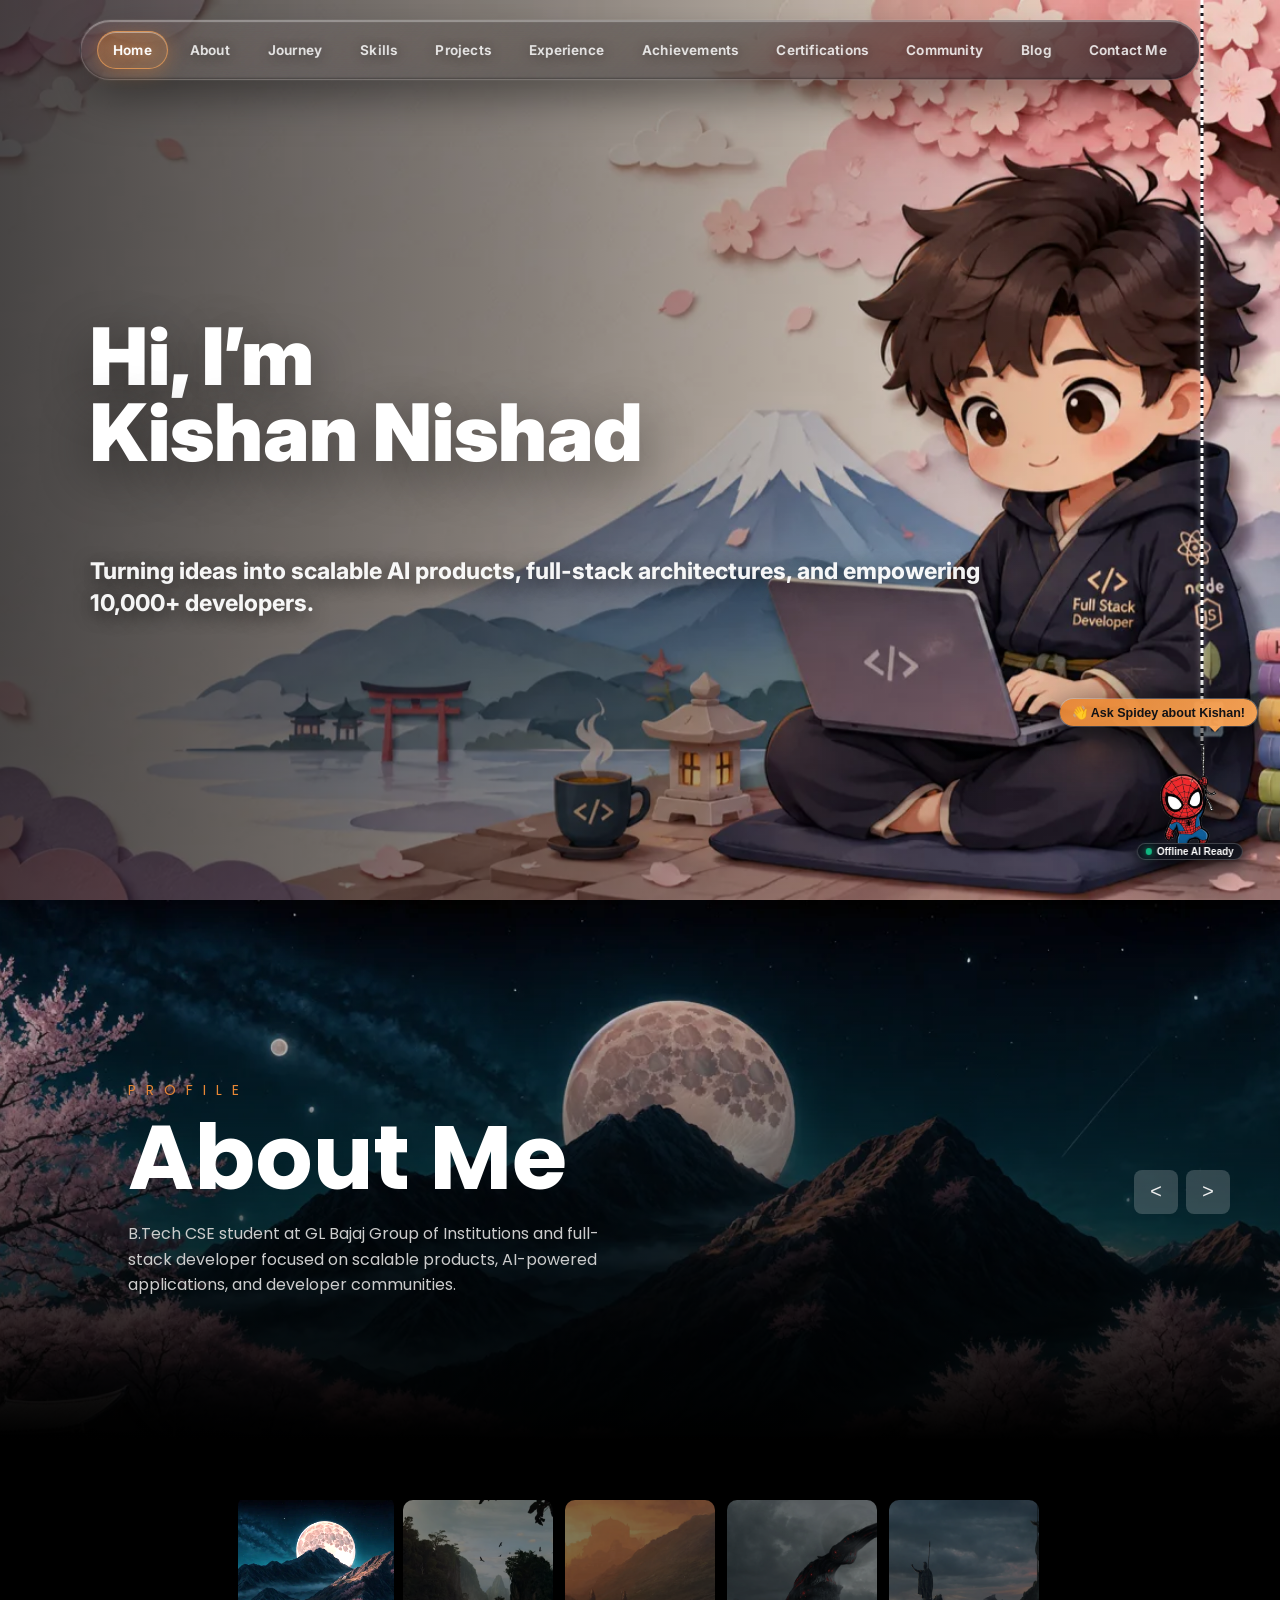
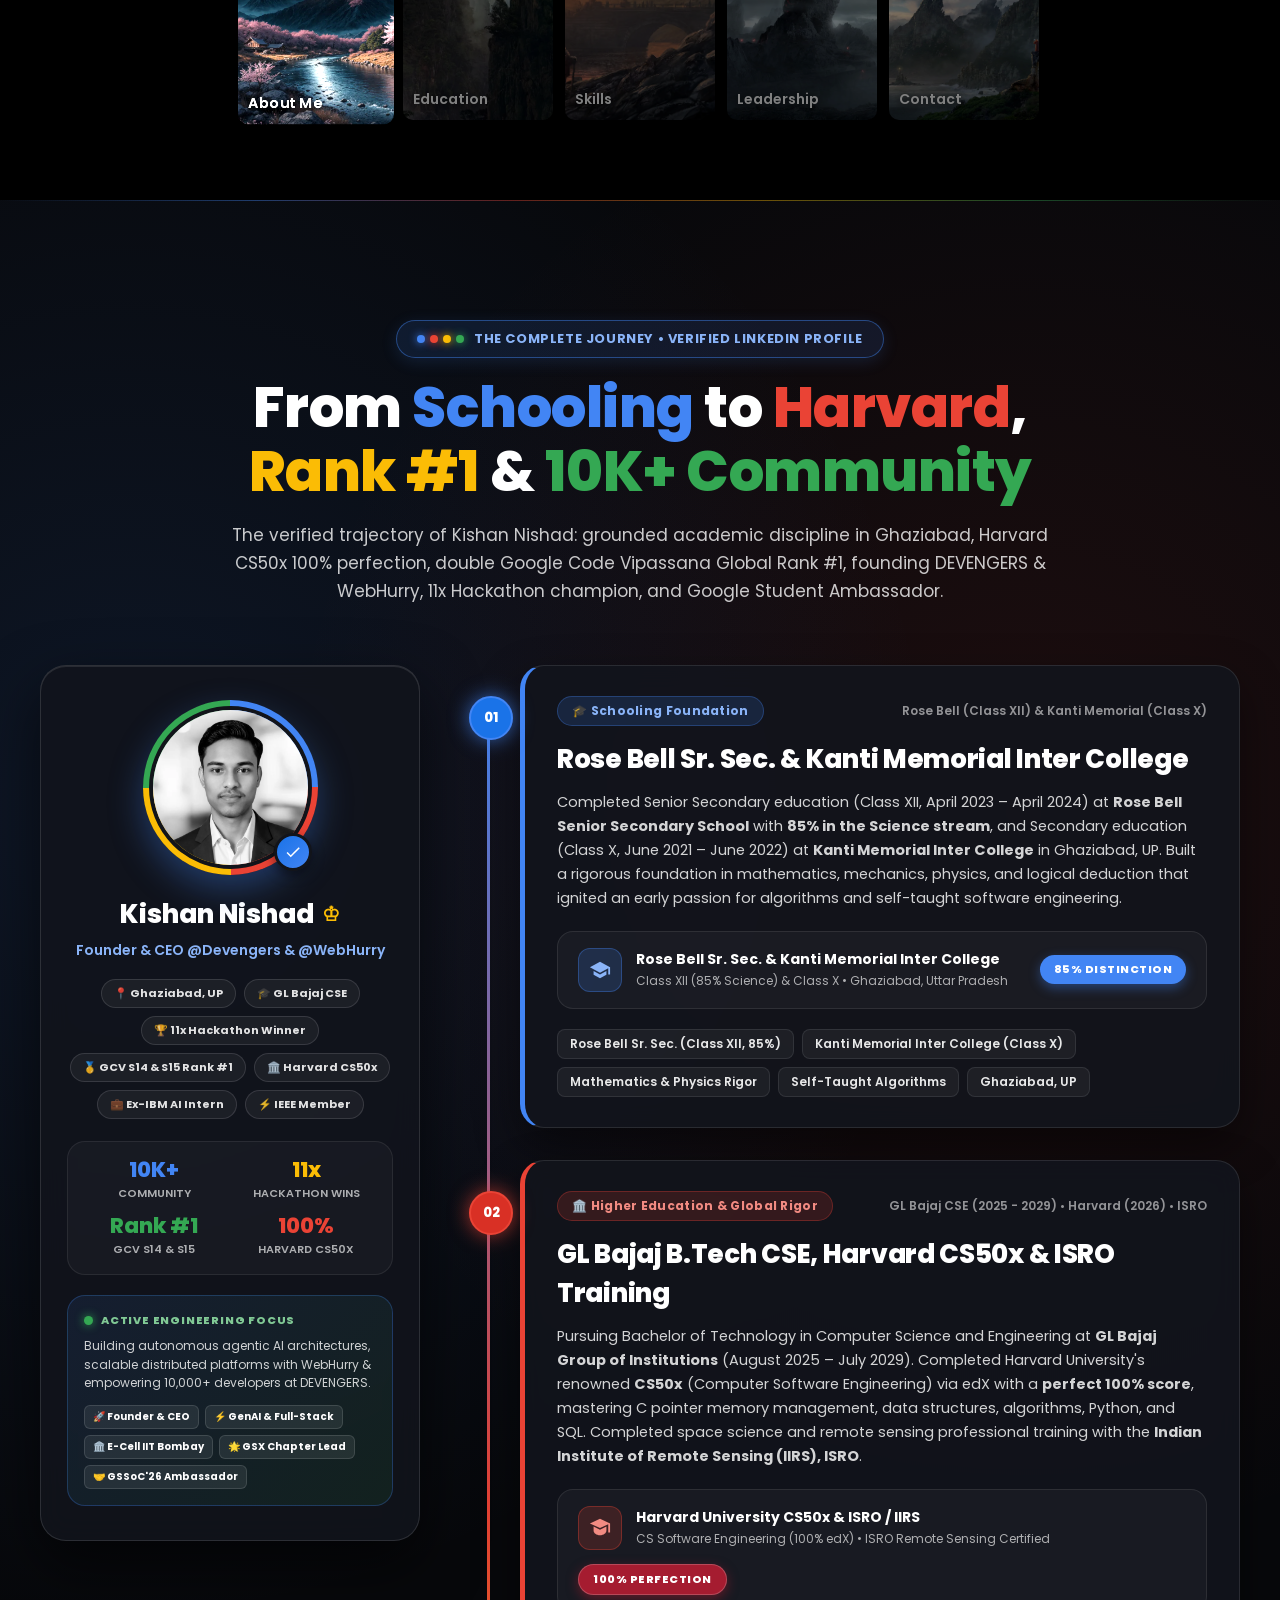
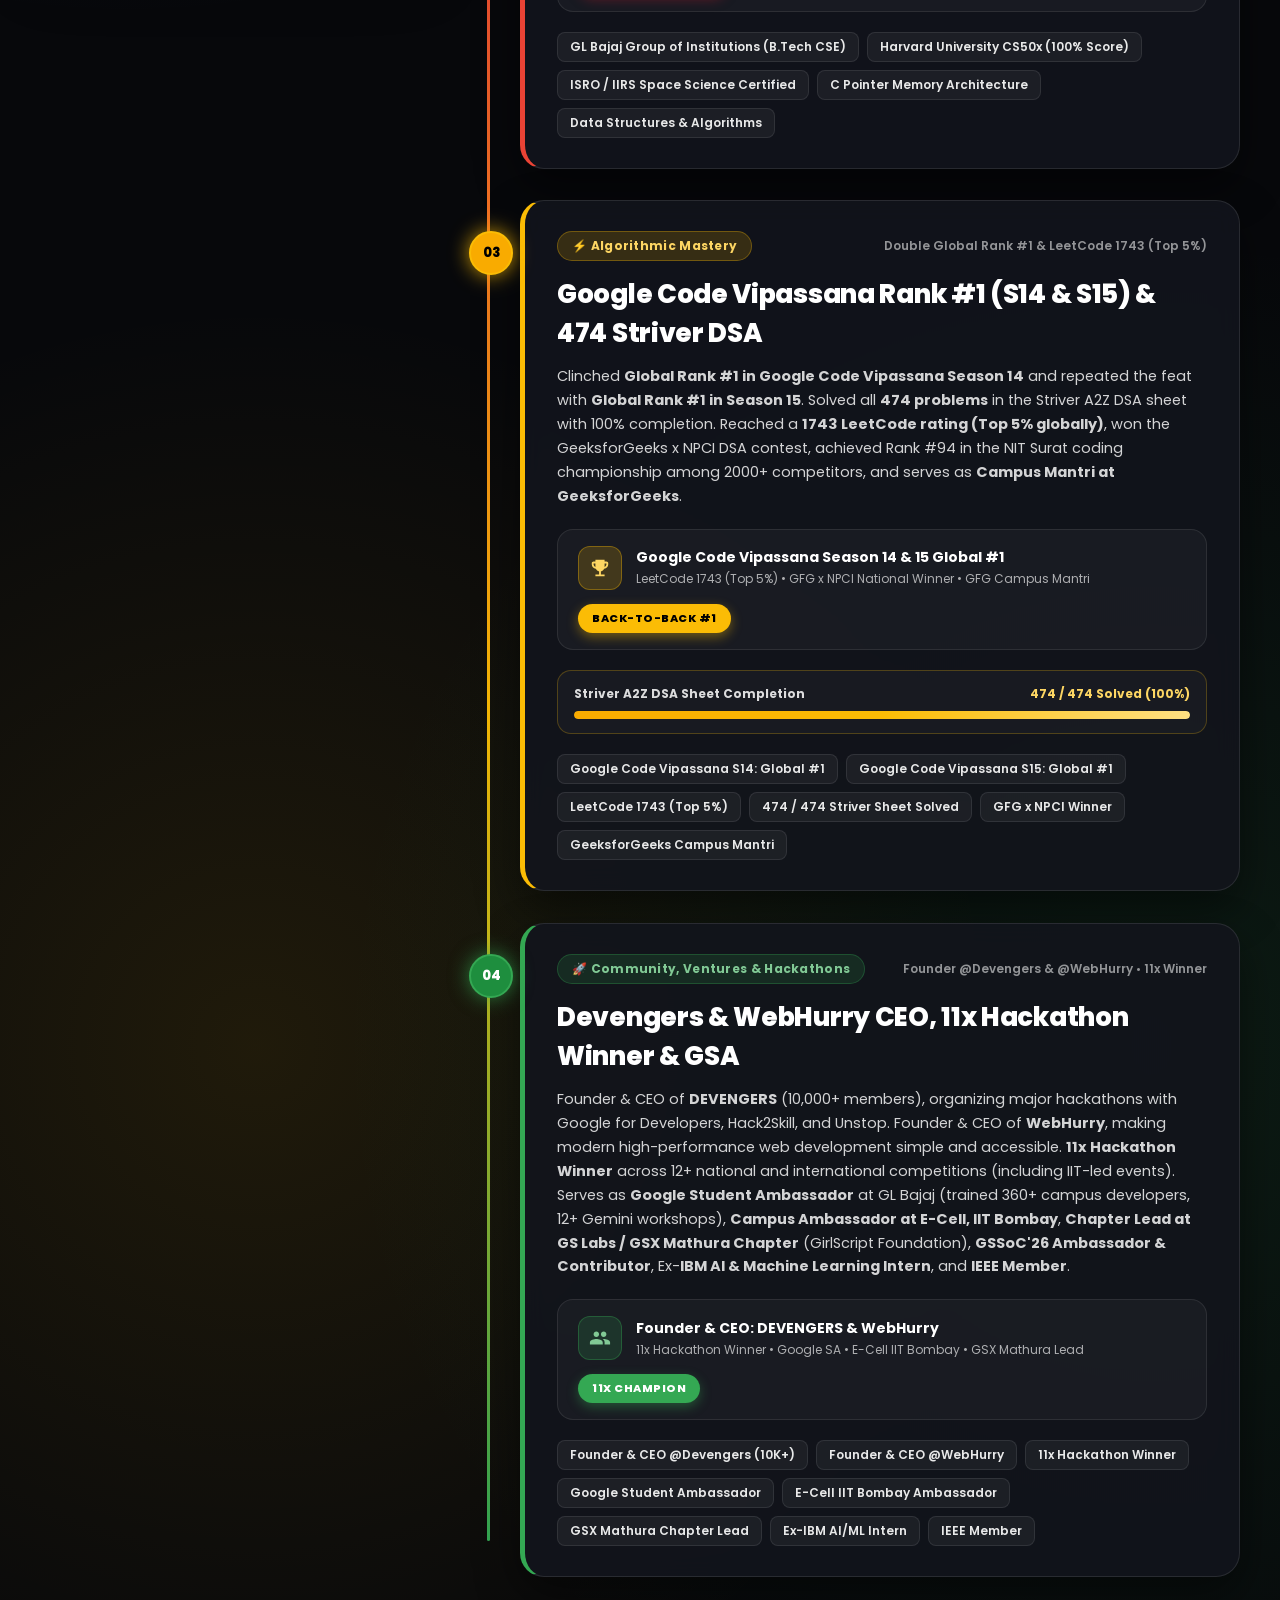
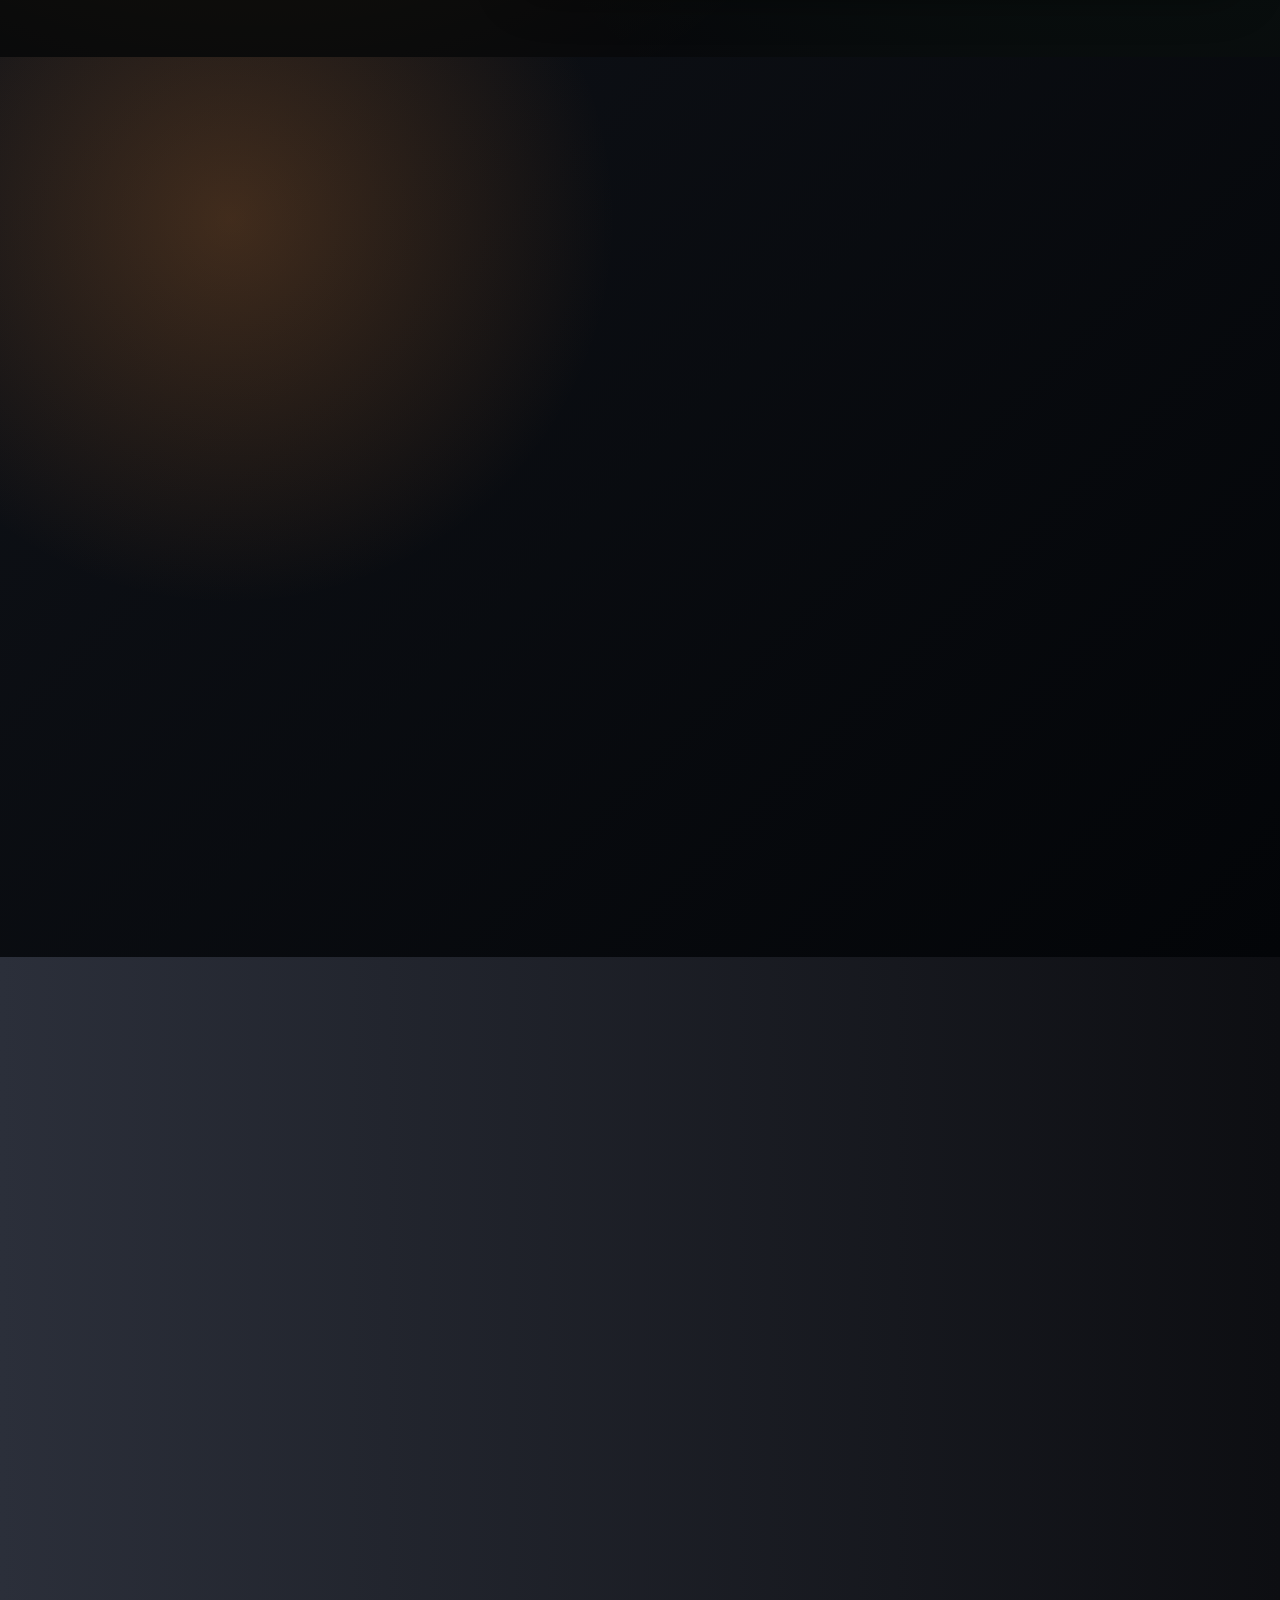
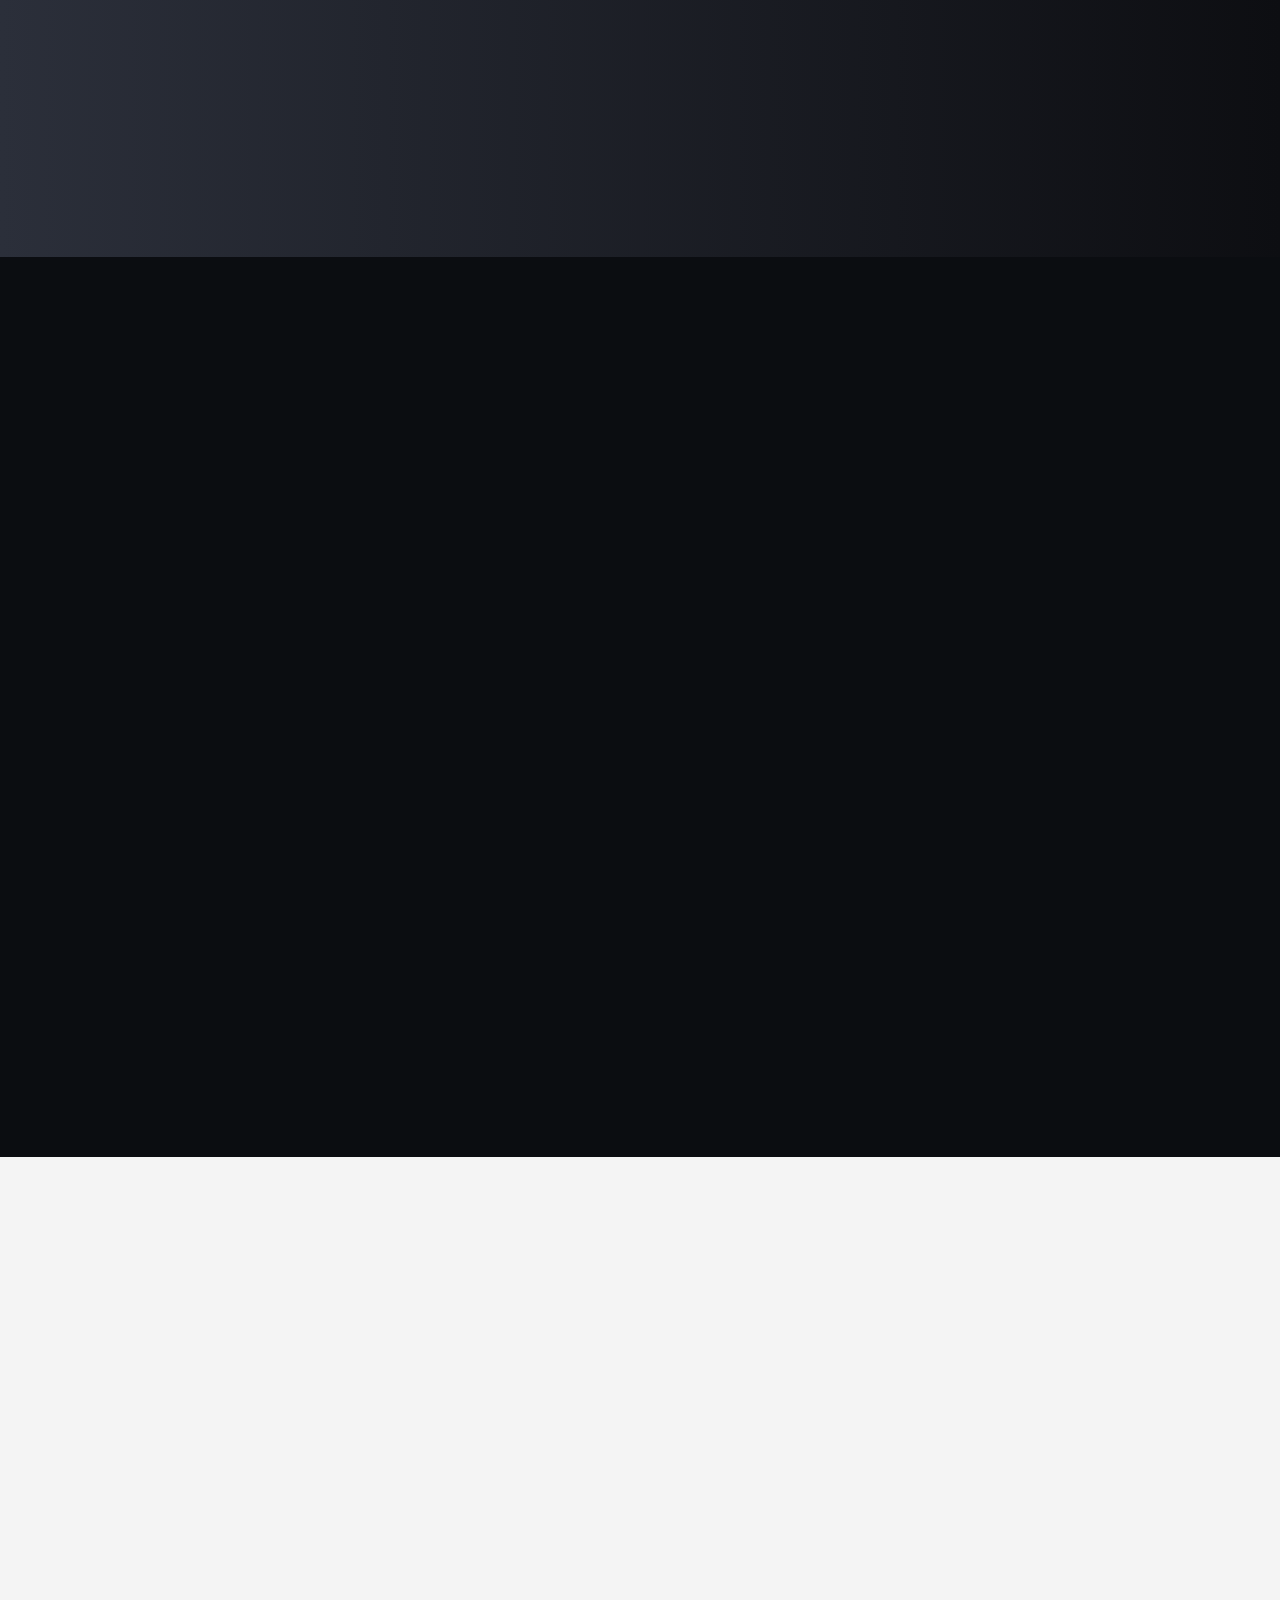
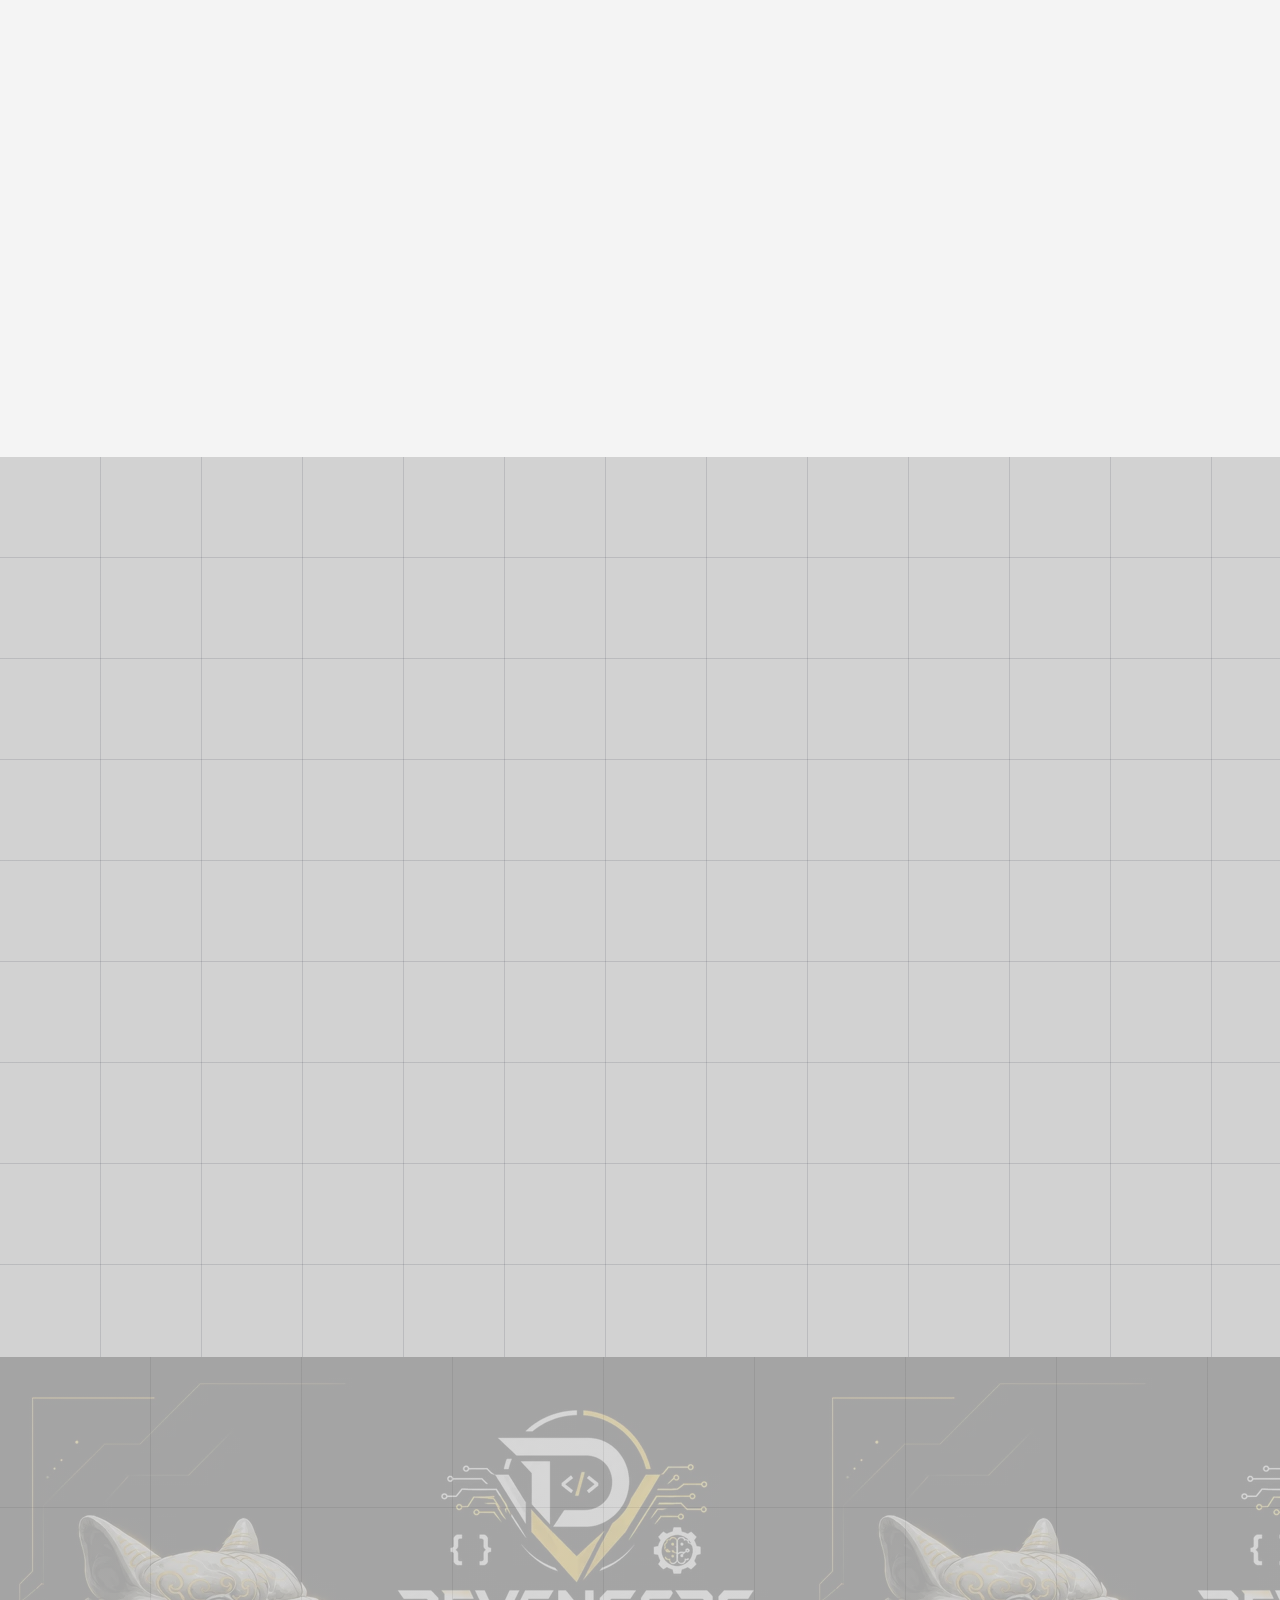
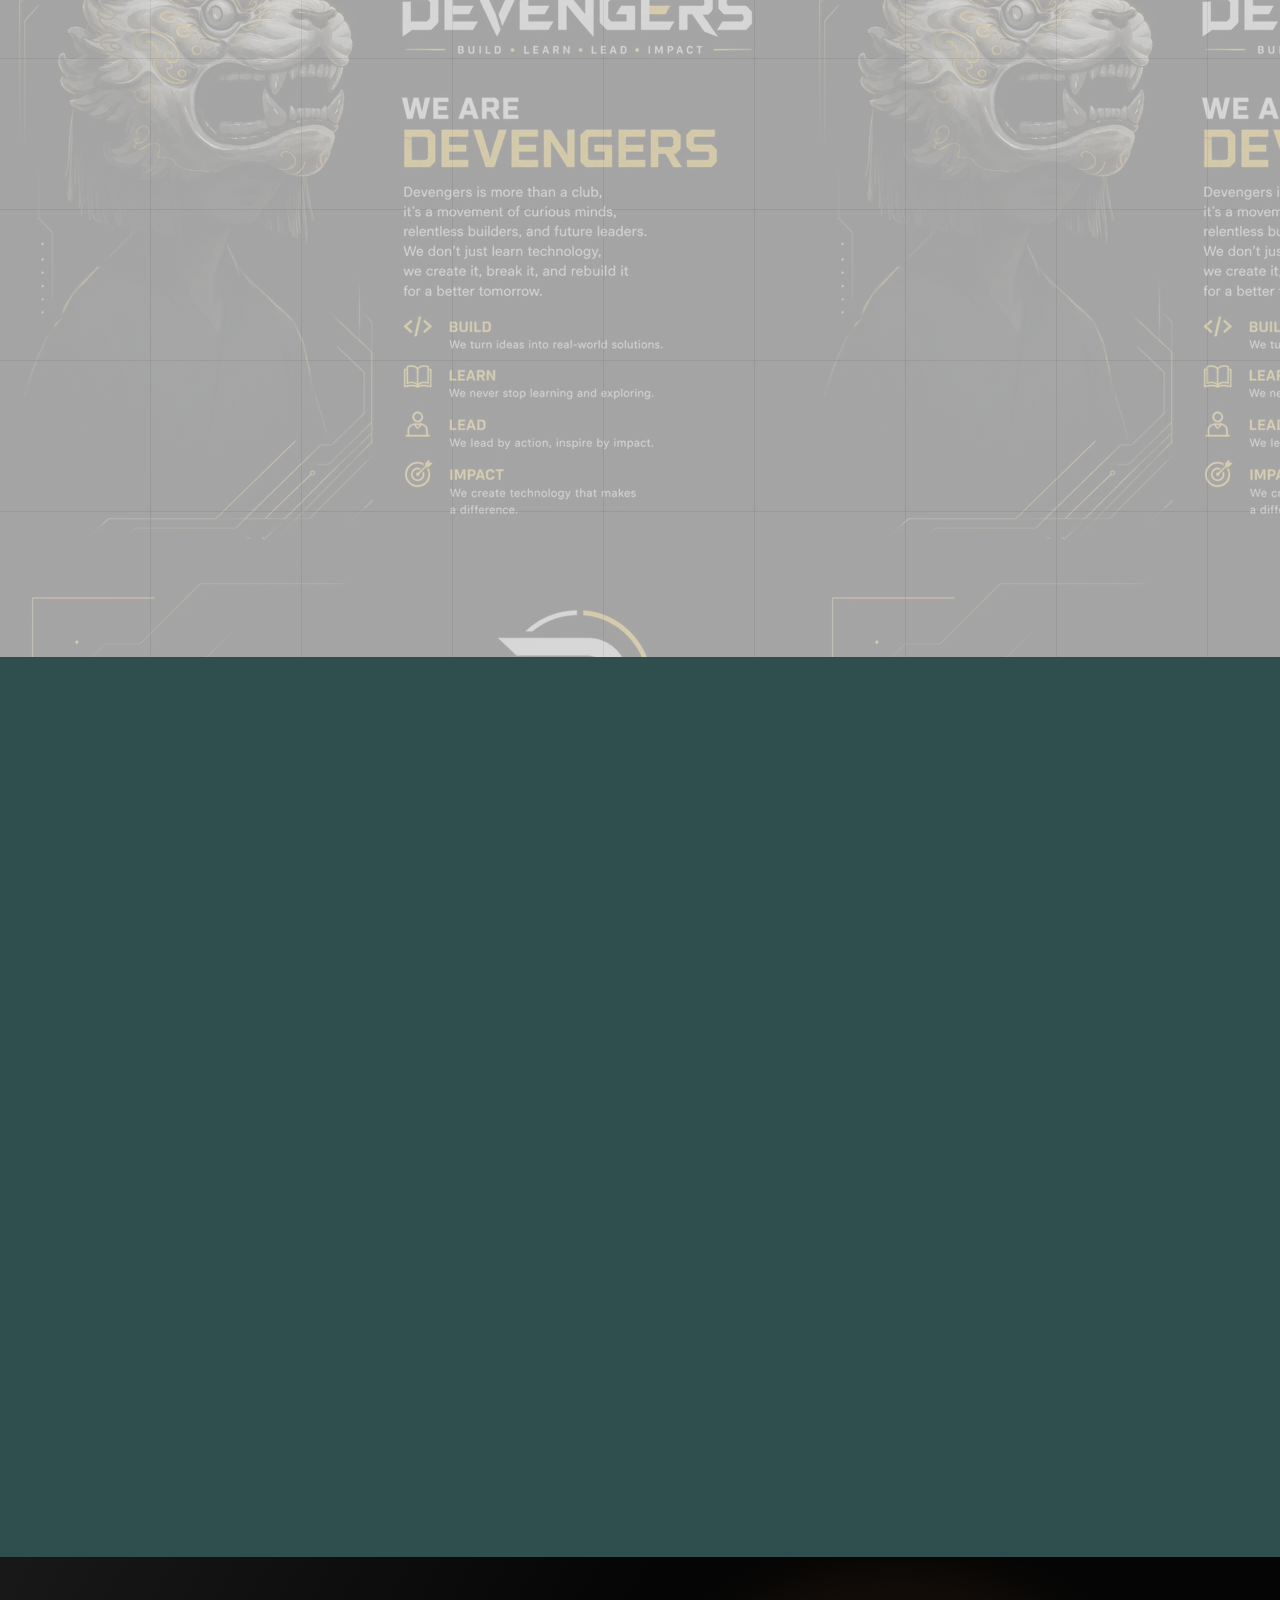
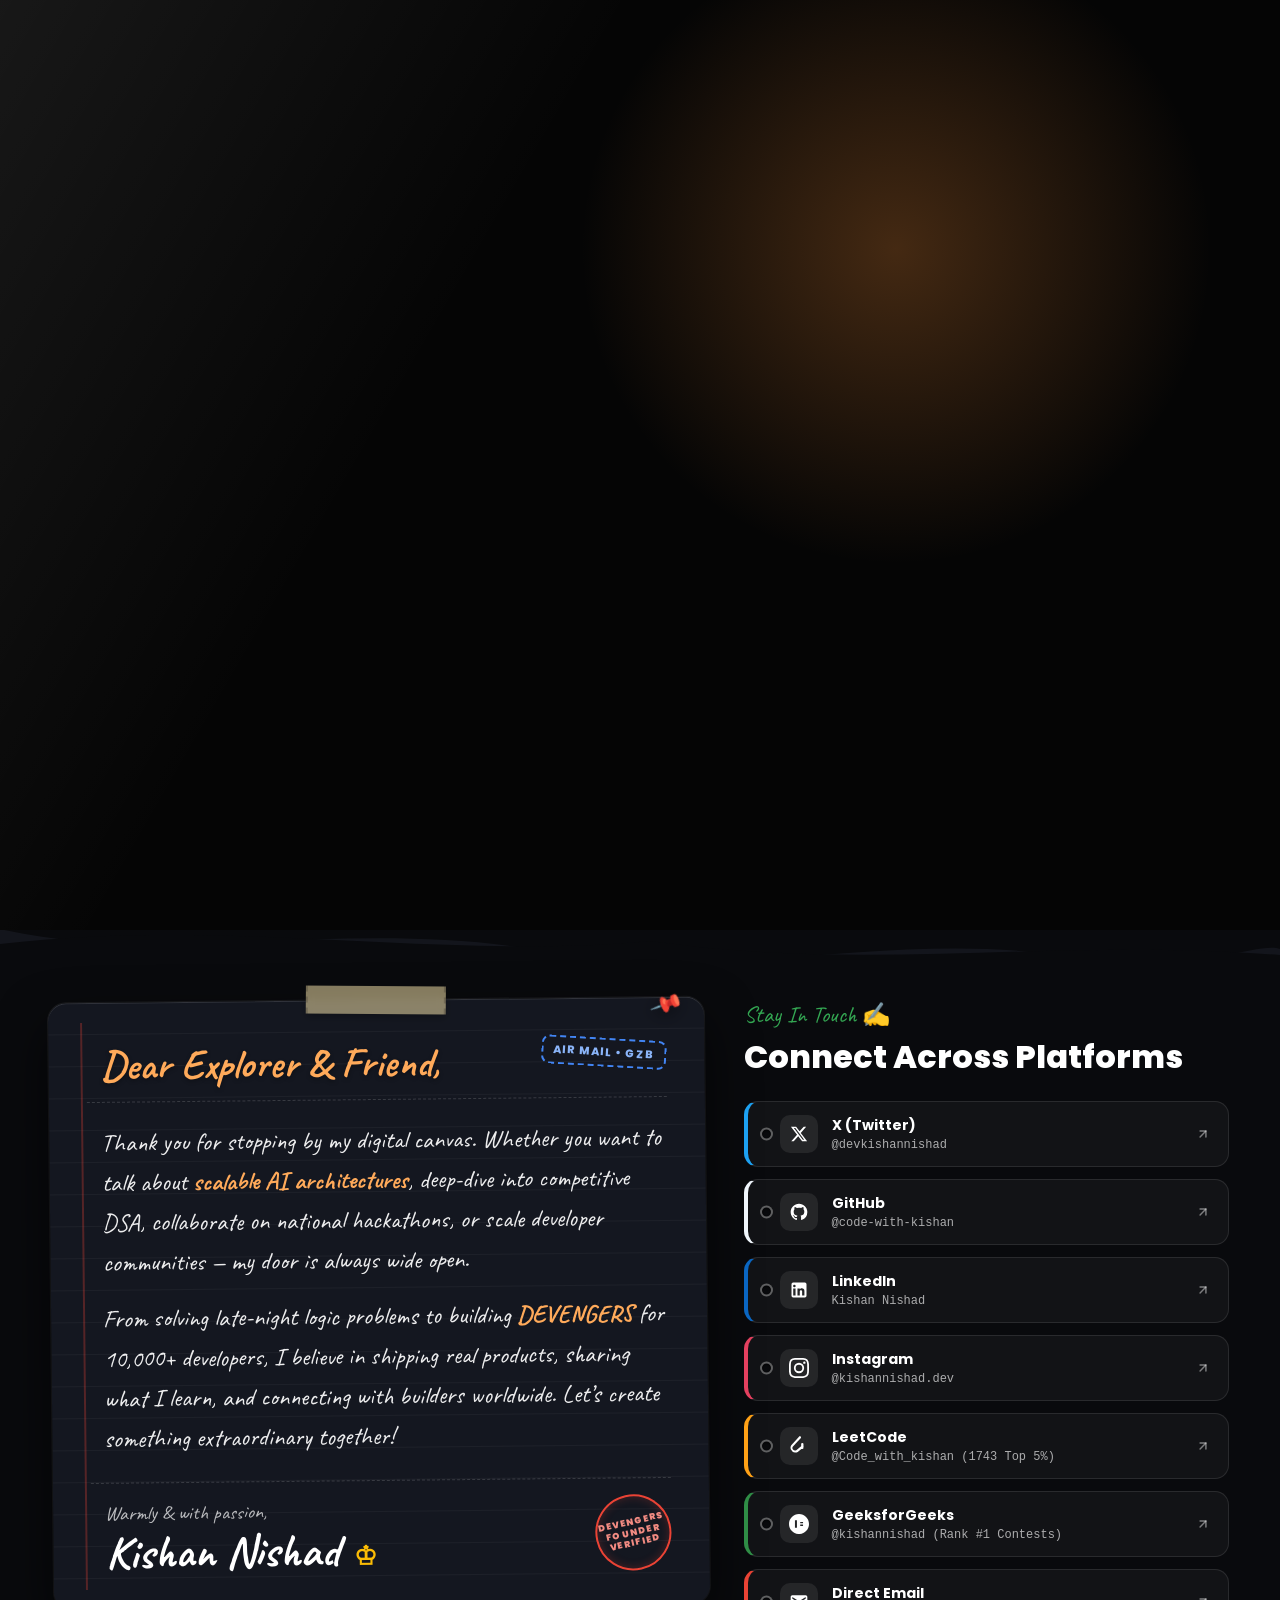
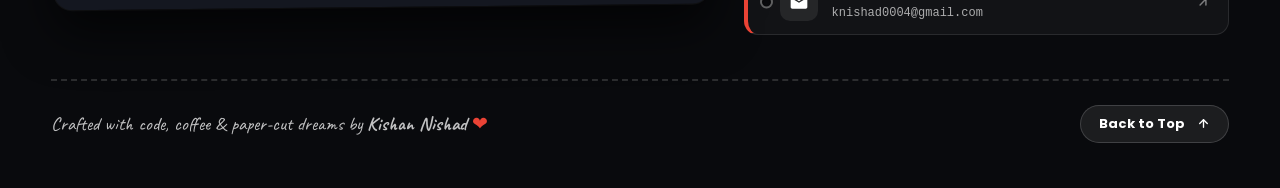
==== commit 4867cc38: "feat: add Google Search Console verification file and meta tag" ====
--- a/index.html
+++ b/index.html
@@ -18,6 +18,7 @@
     <link rel="canonical" href="https://kishannishad.vercel.app/" />
 
     <!-- Google Search Console & Crawling Directives -->
+    <meta name="google-site-verification" content="googlecbb6704c2d0c96bb" />
     <meta name="robots" content="index, follow, max-image-preview:large, max-snippet:-1, max-video-preview:-1" />
     <meta name="googlebot" content="index, follow, max-snippet:-1, max-image-preview:large, max-video-preview:-1" />
     <meta name="bingbot" content="index, follow, max-snippet:-1, max-image-preview:large" />
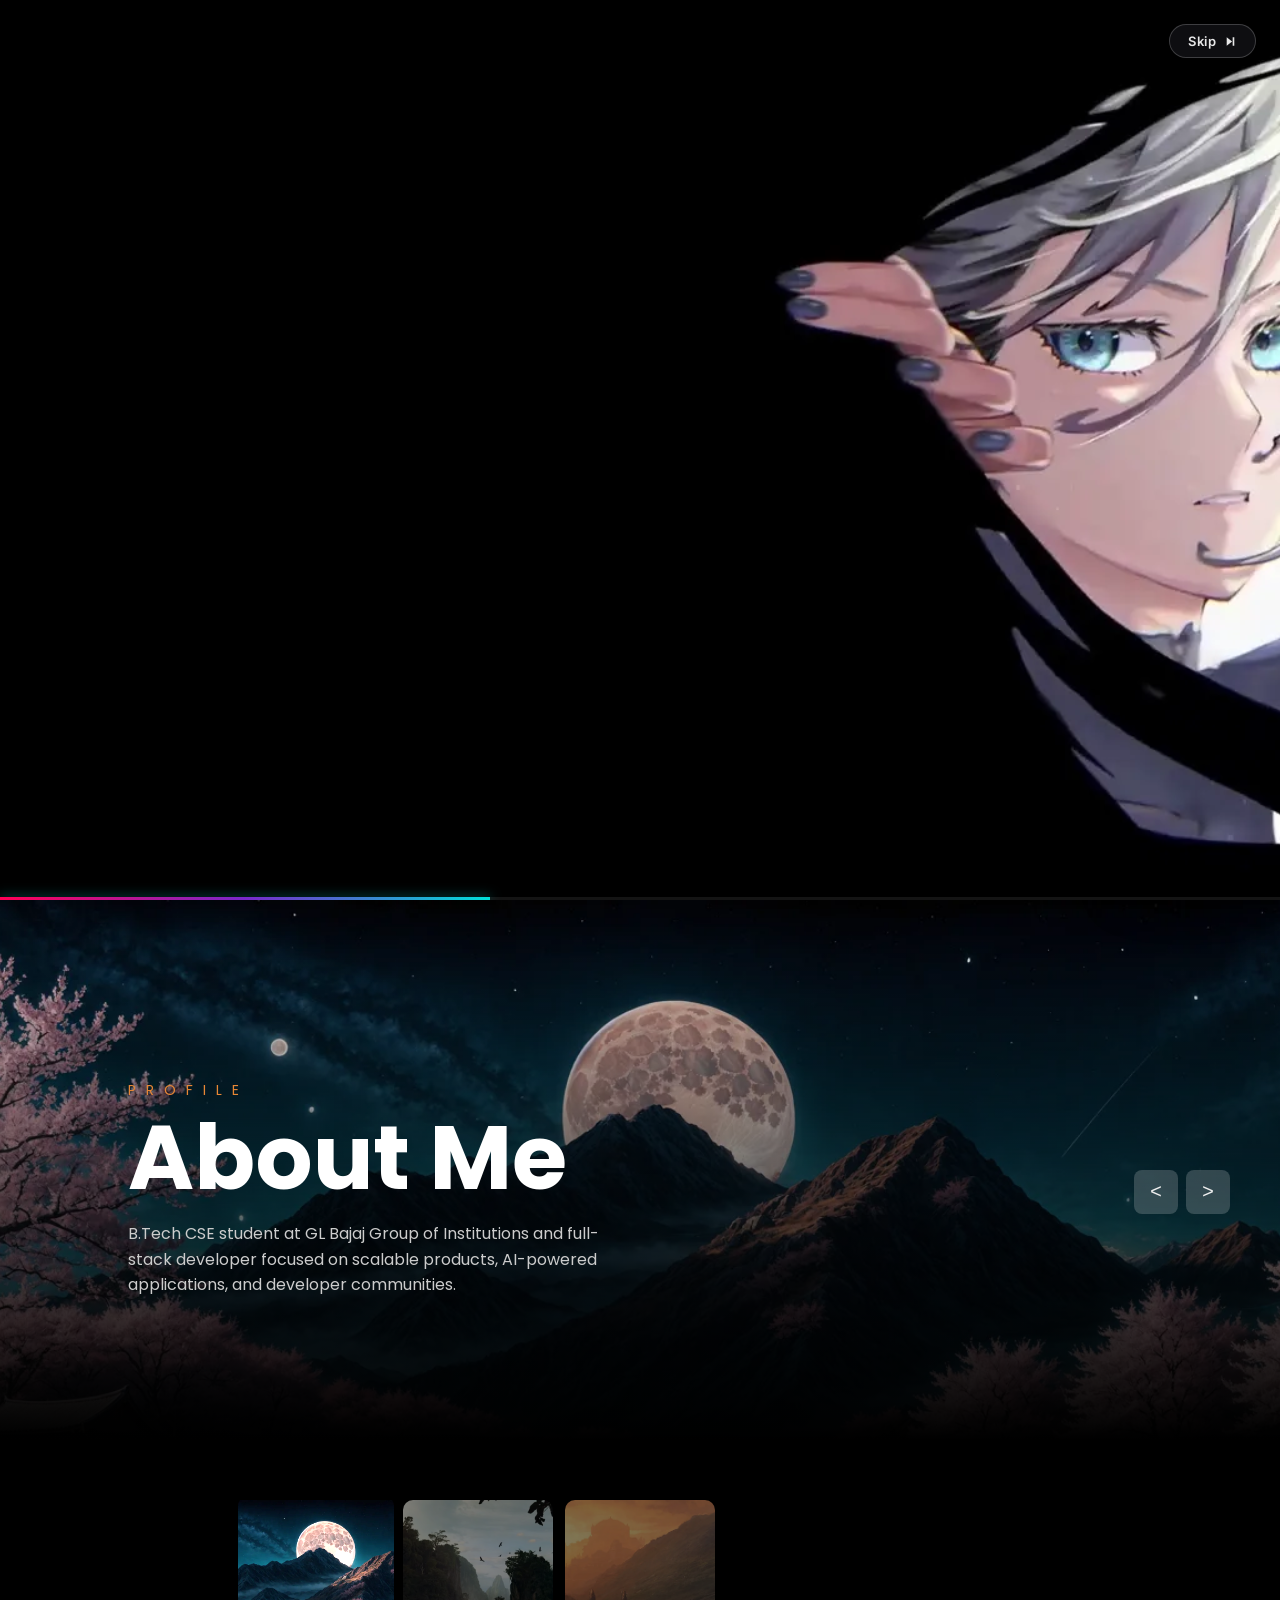
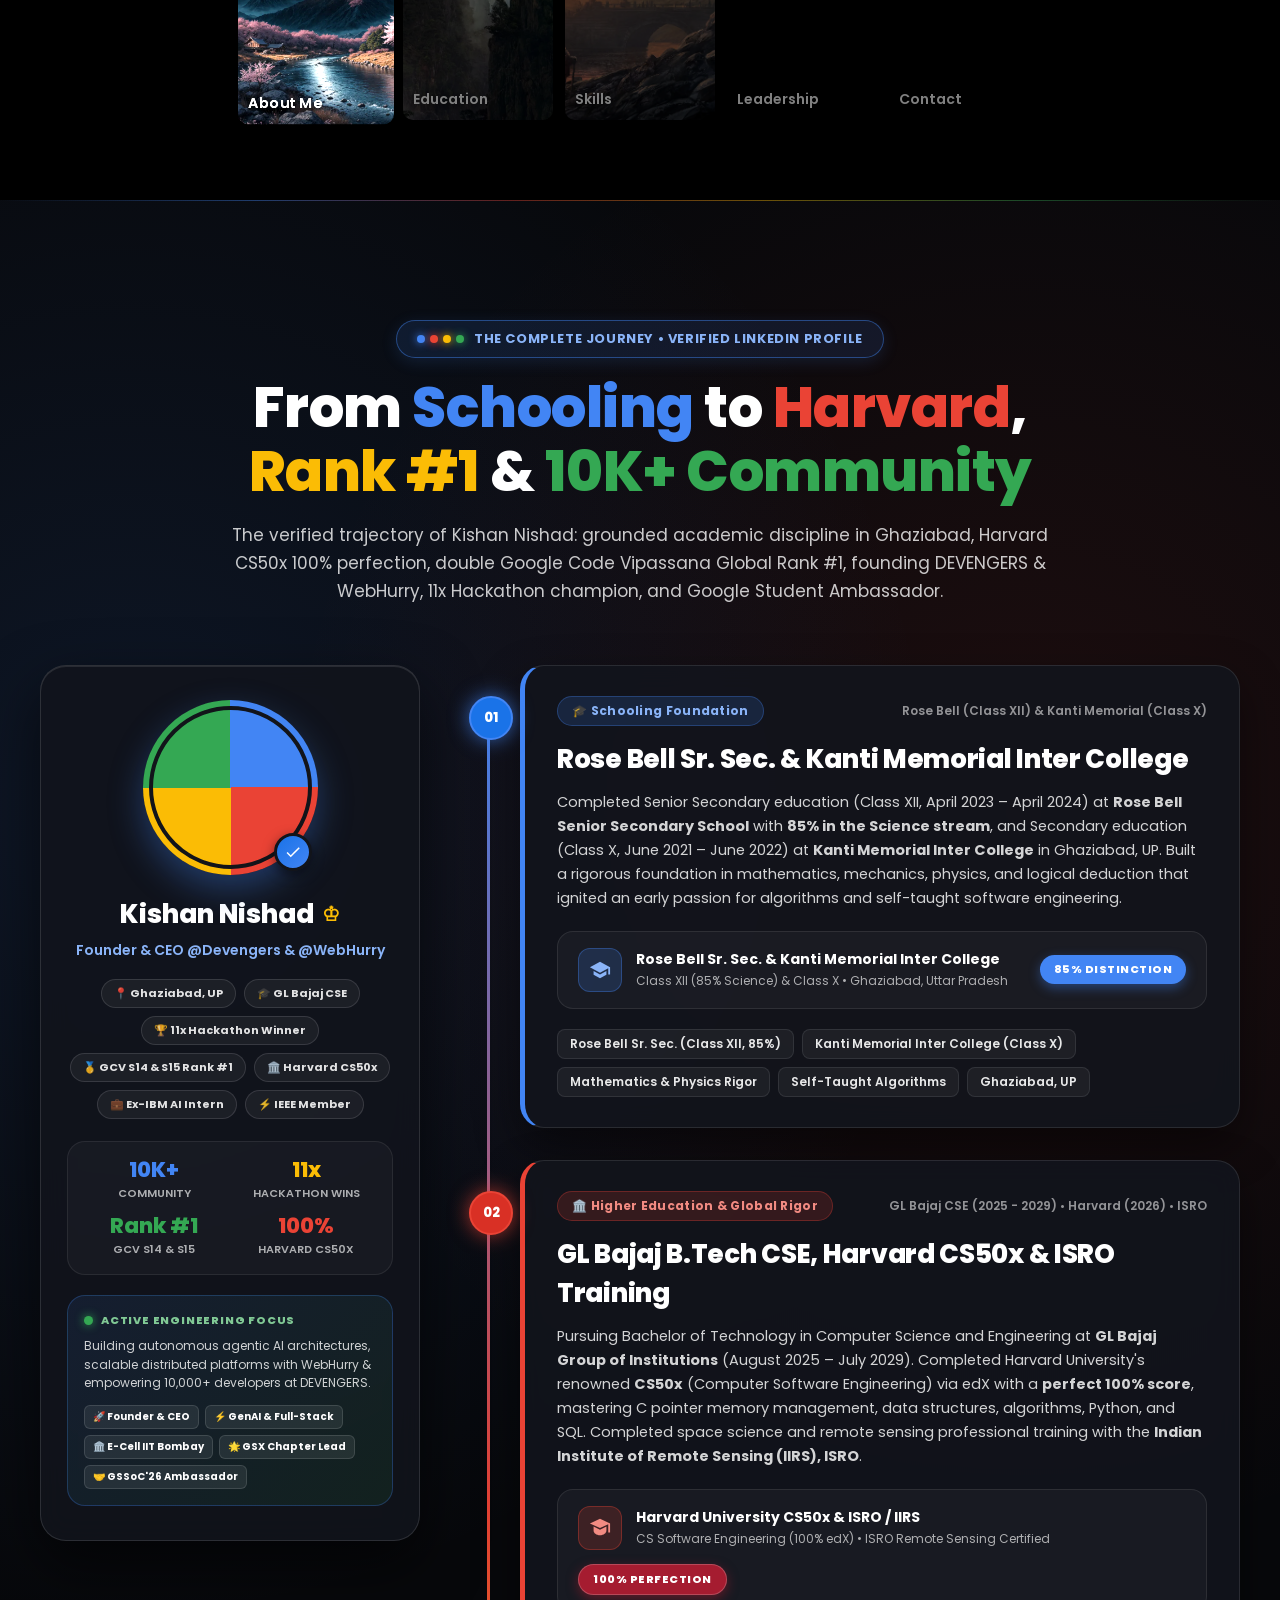
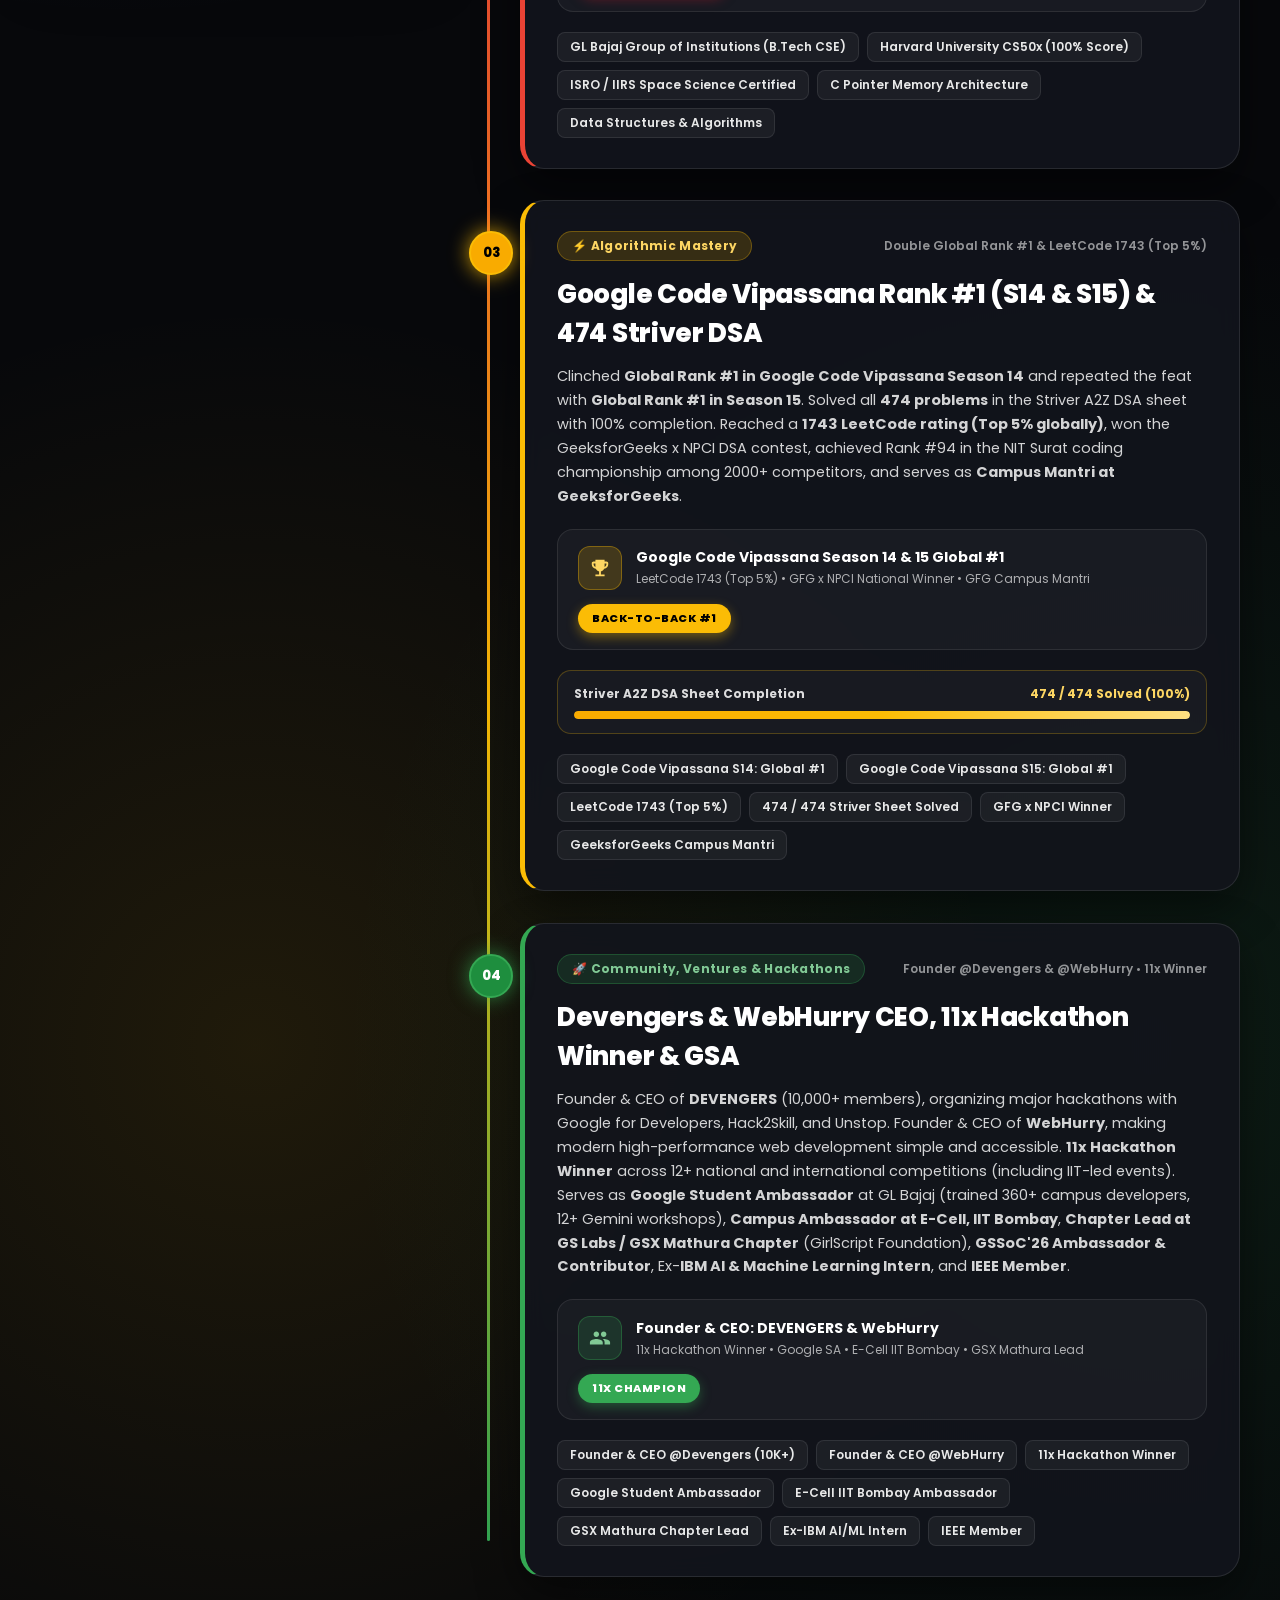
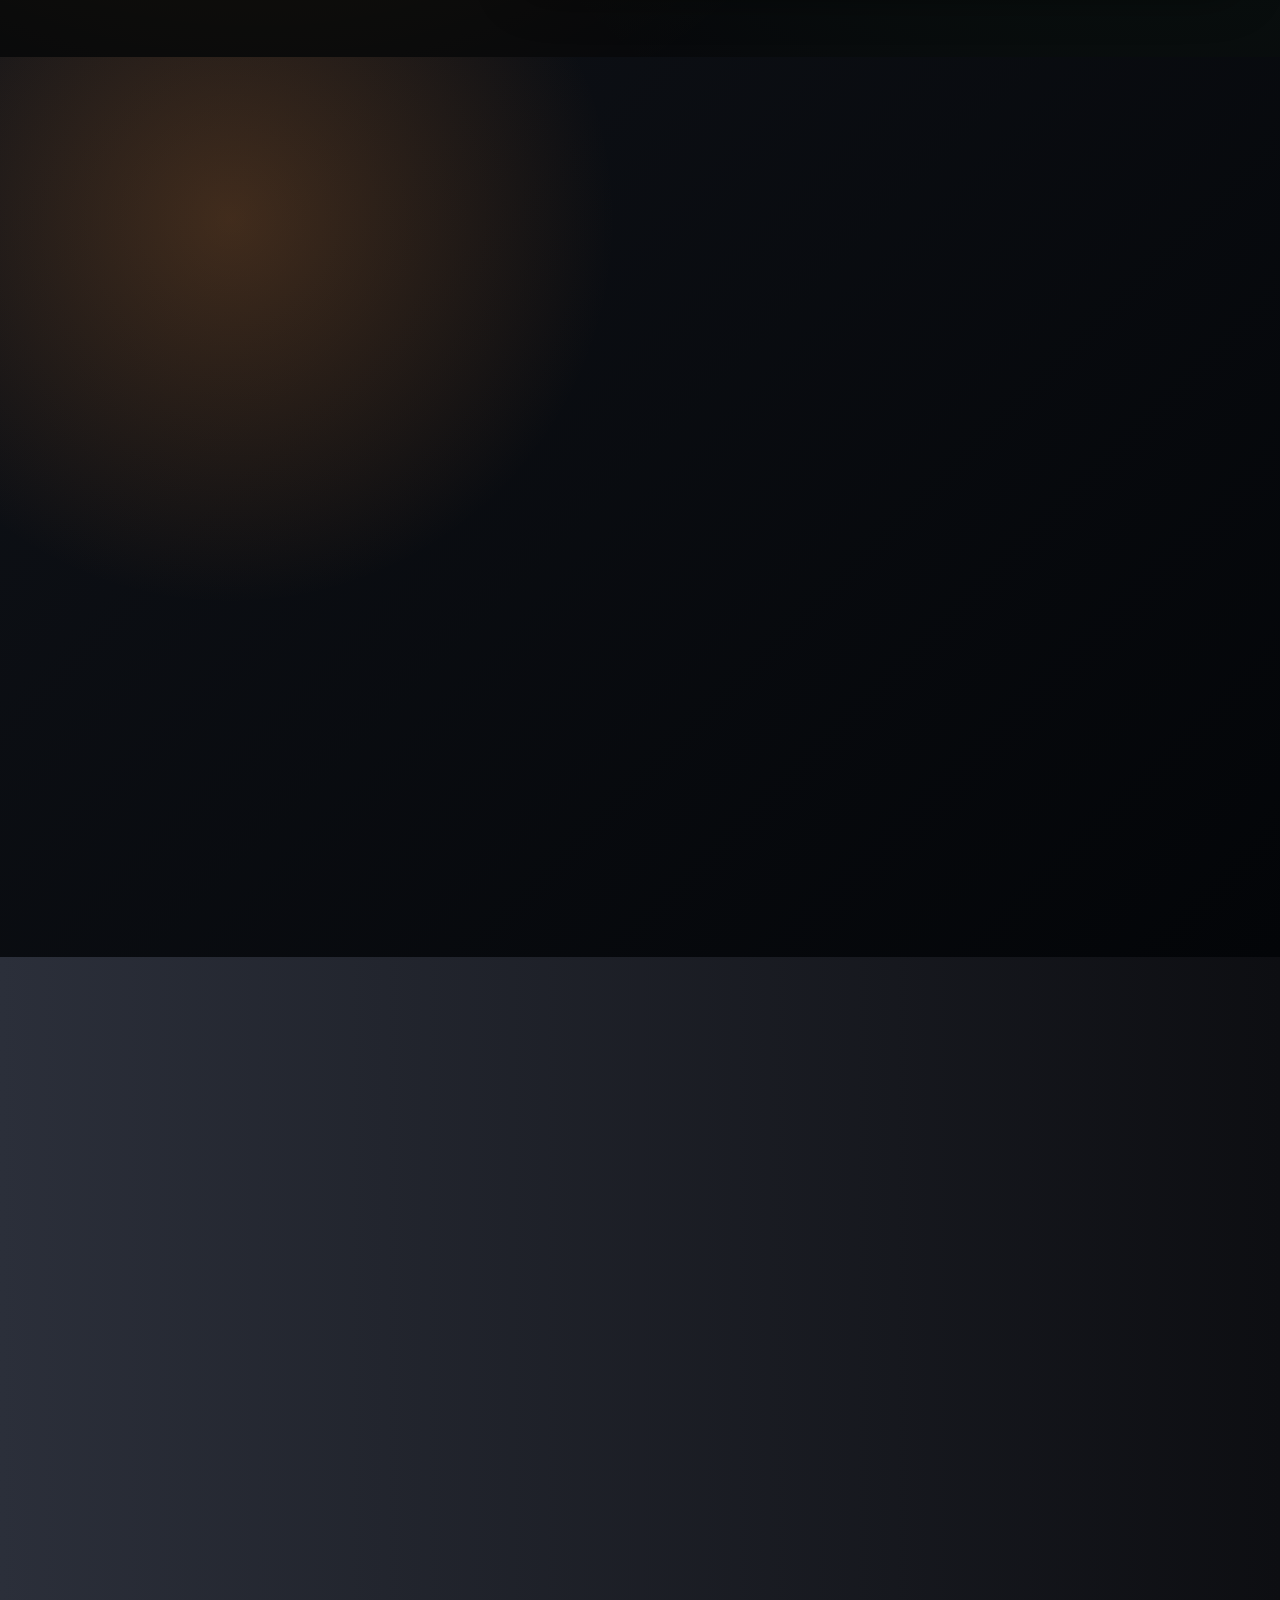
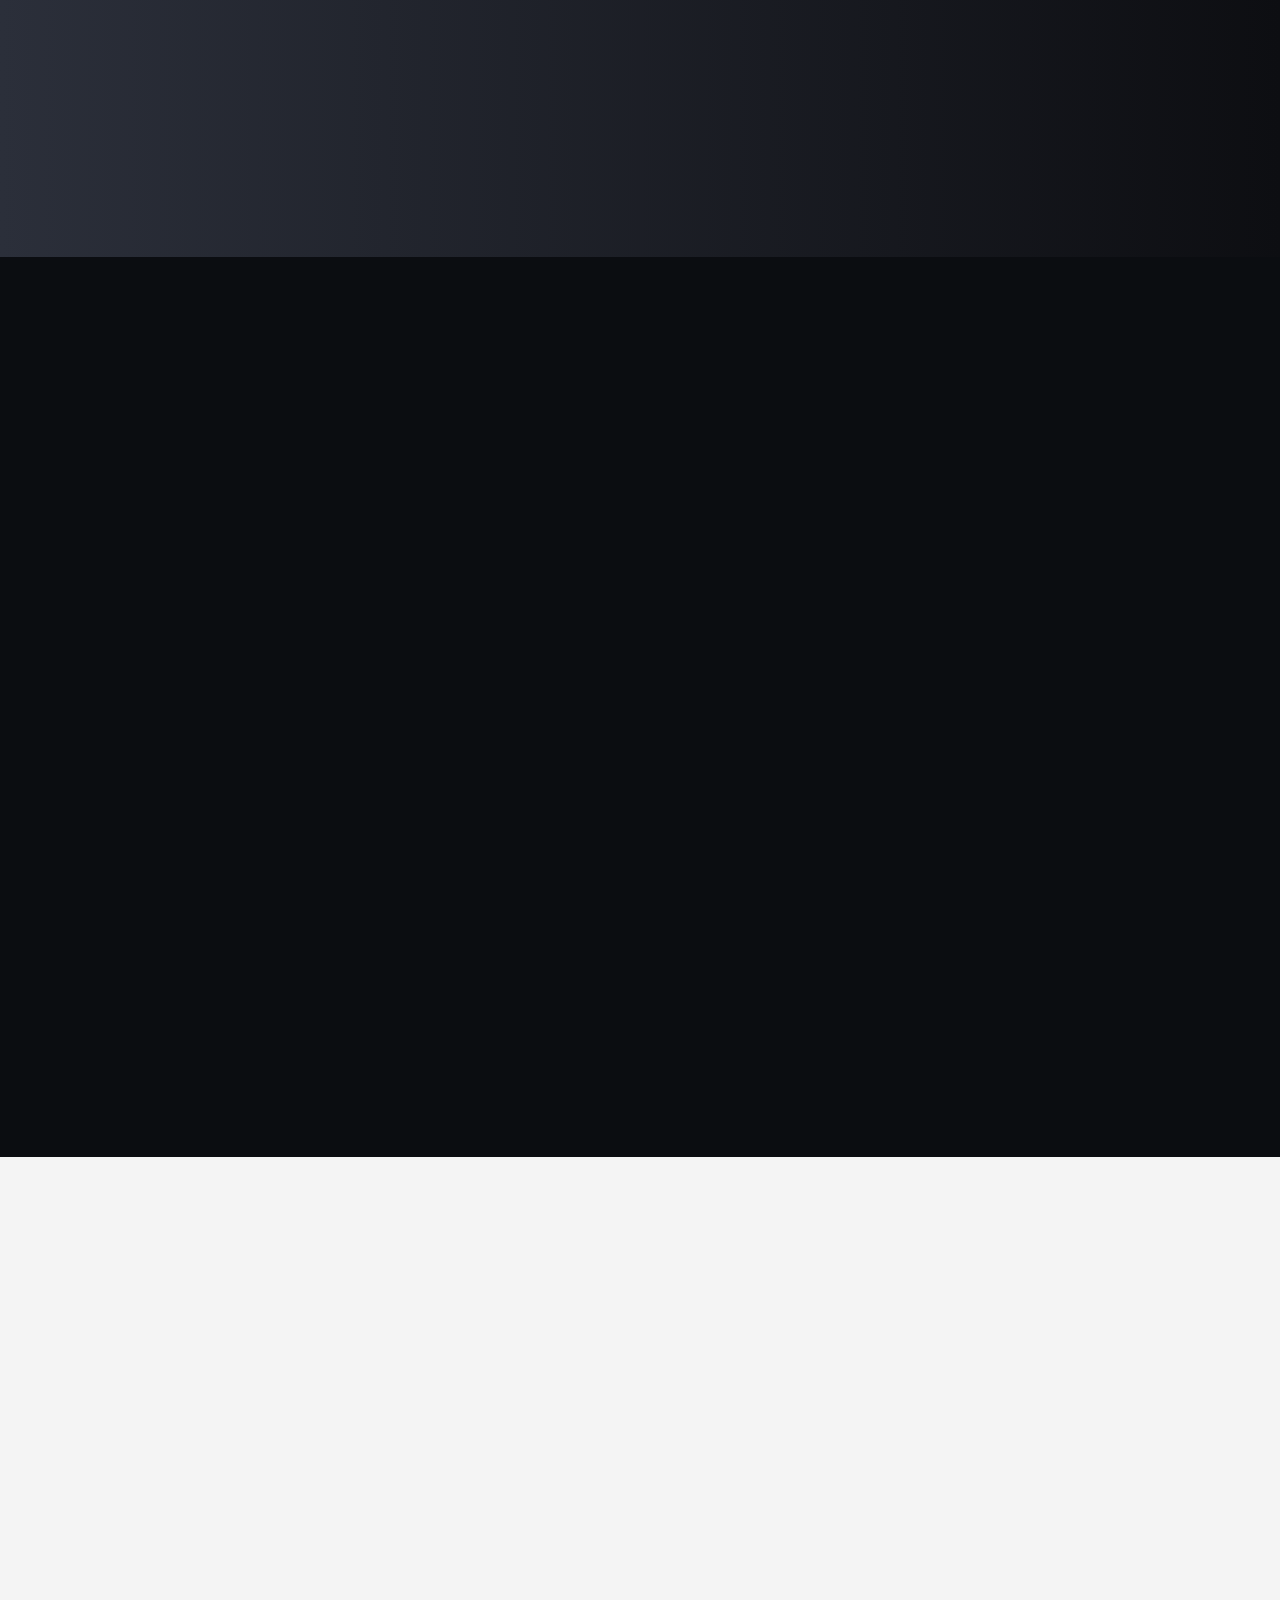
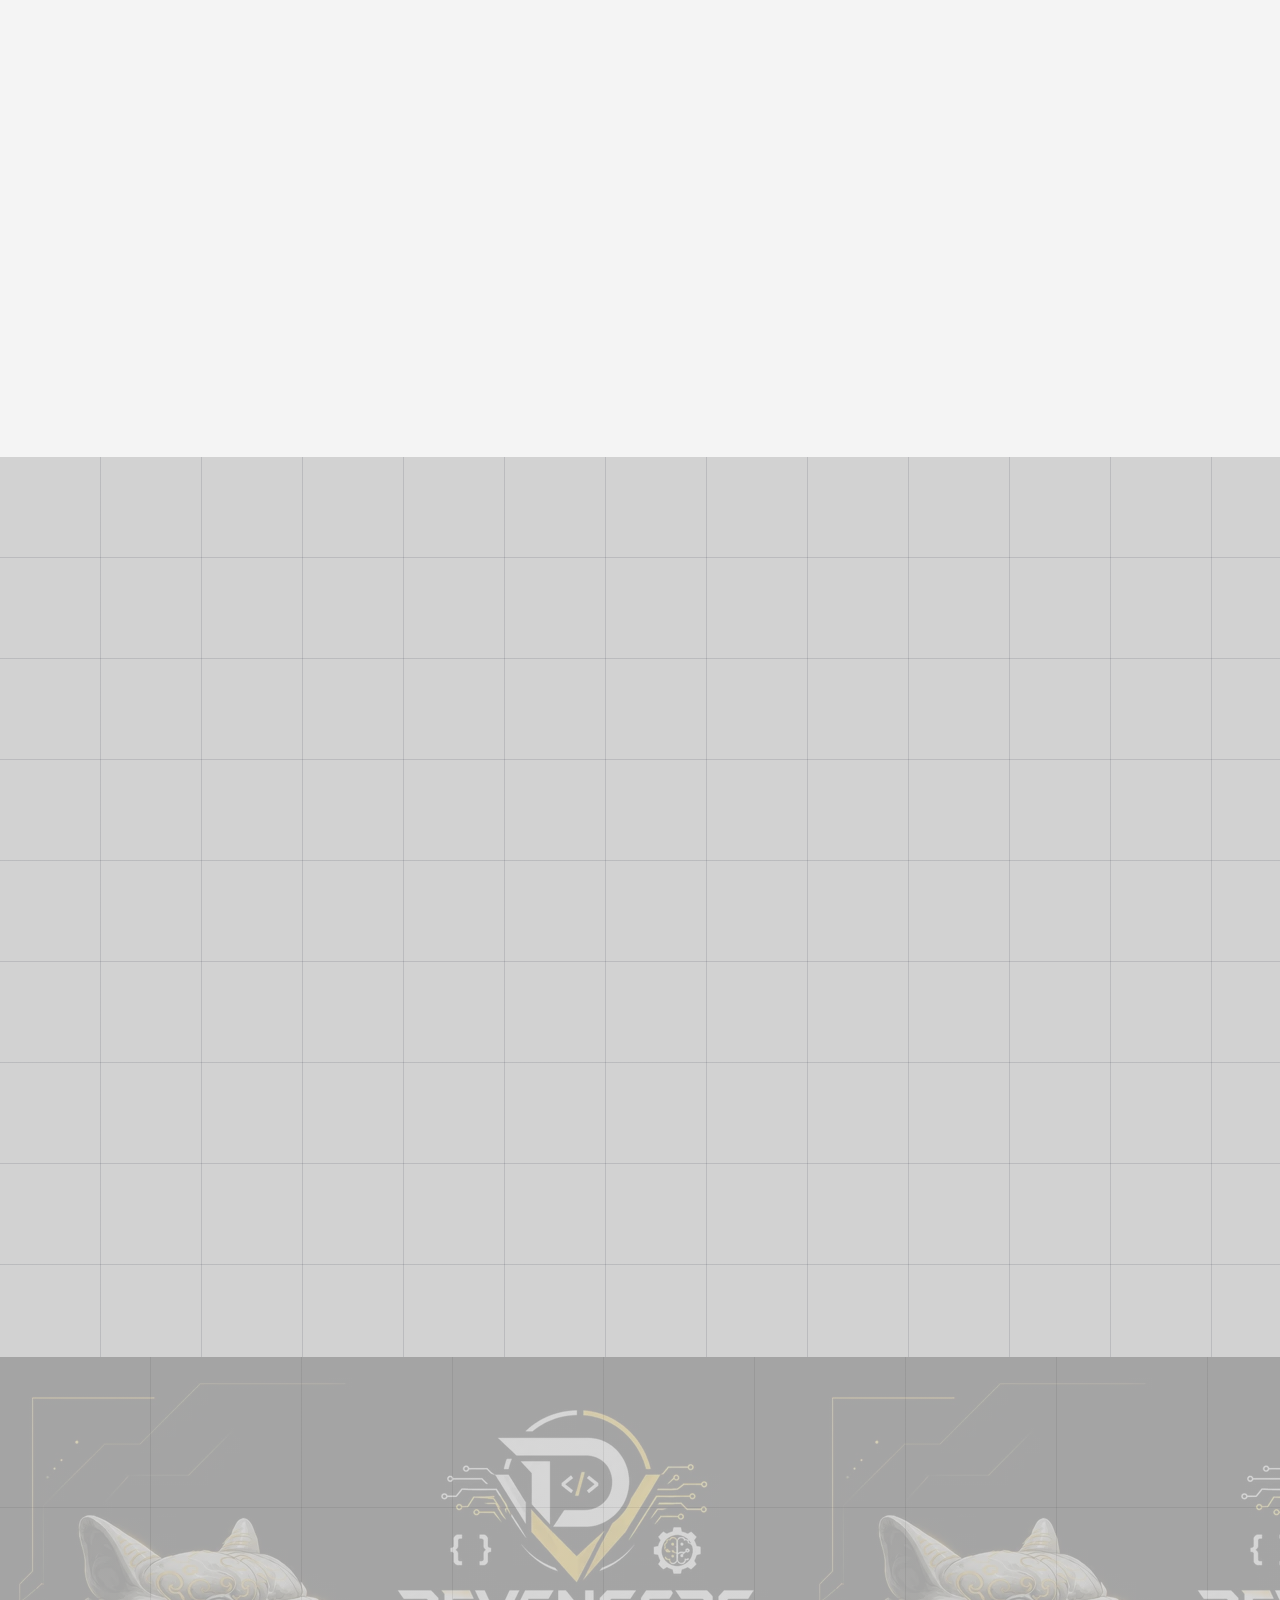
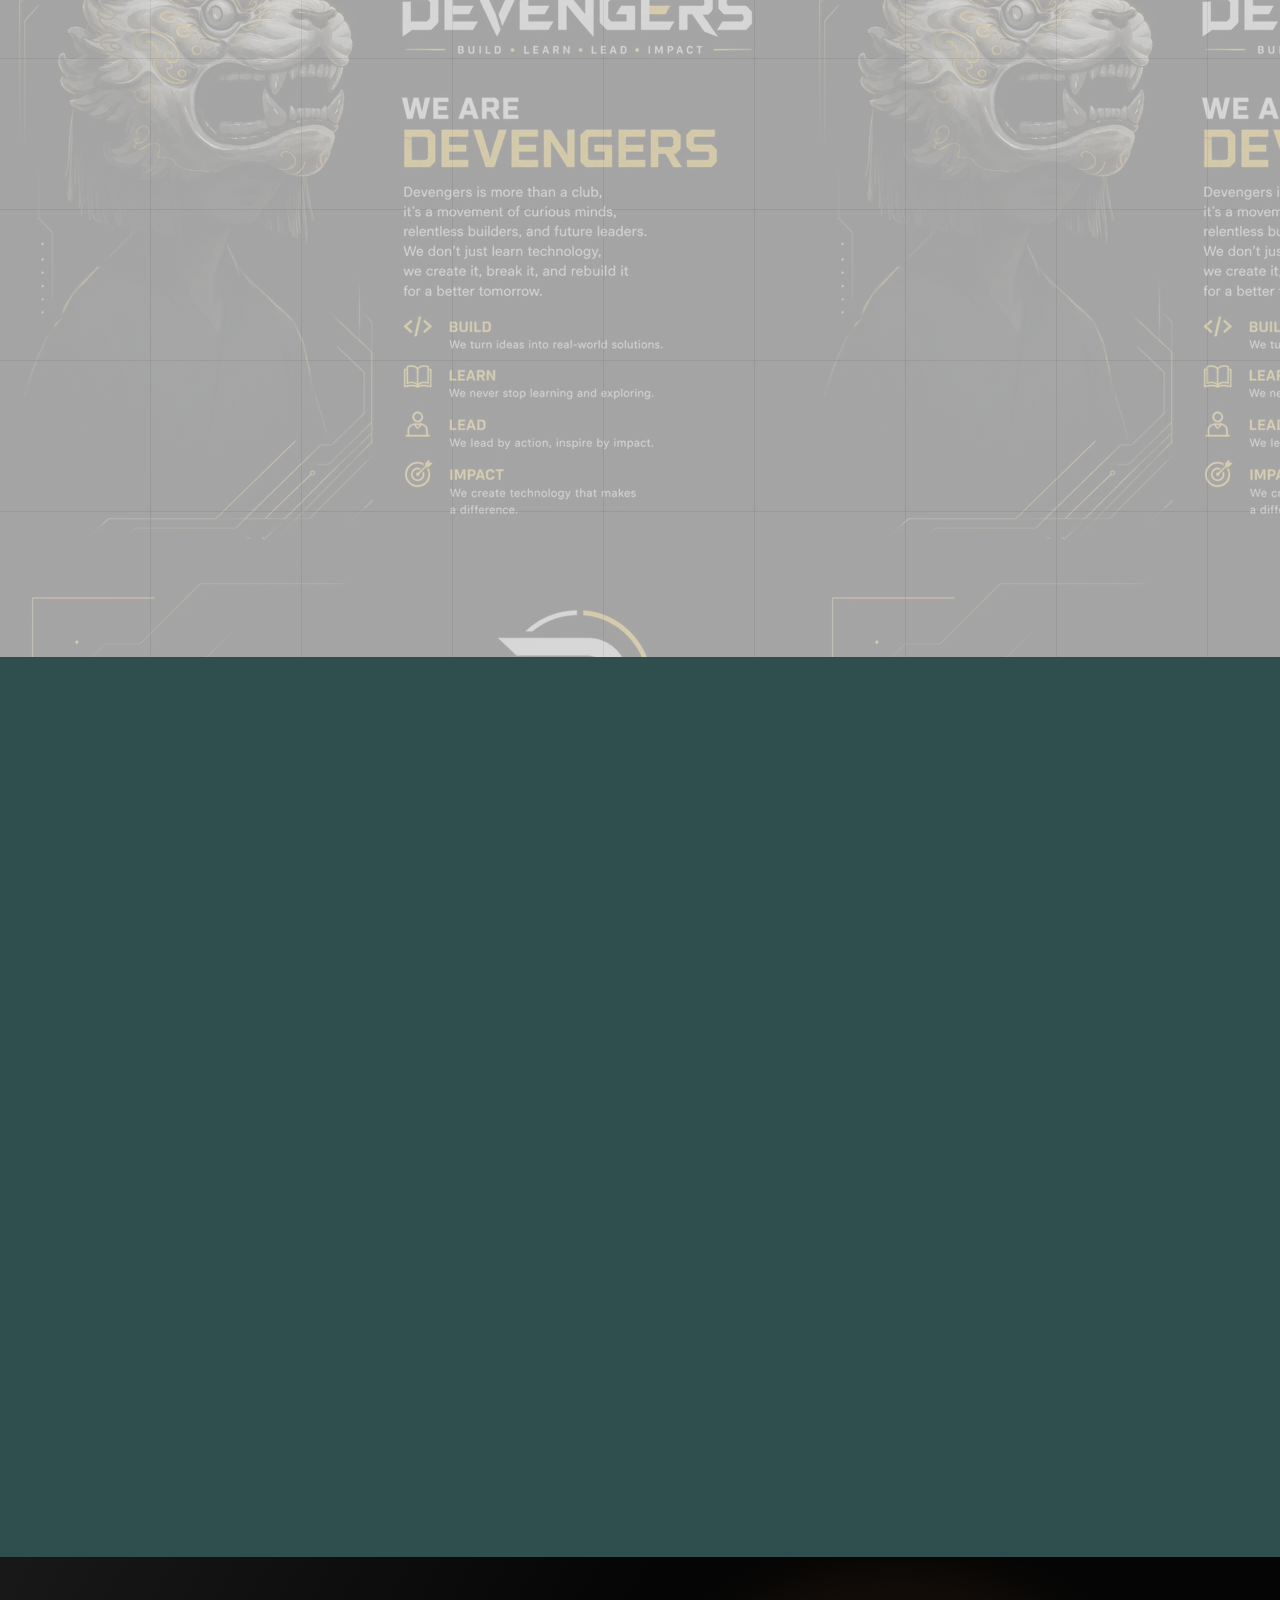
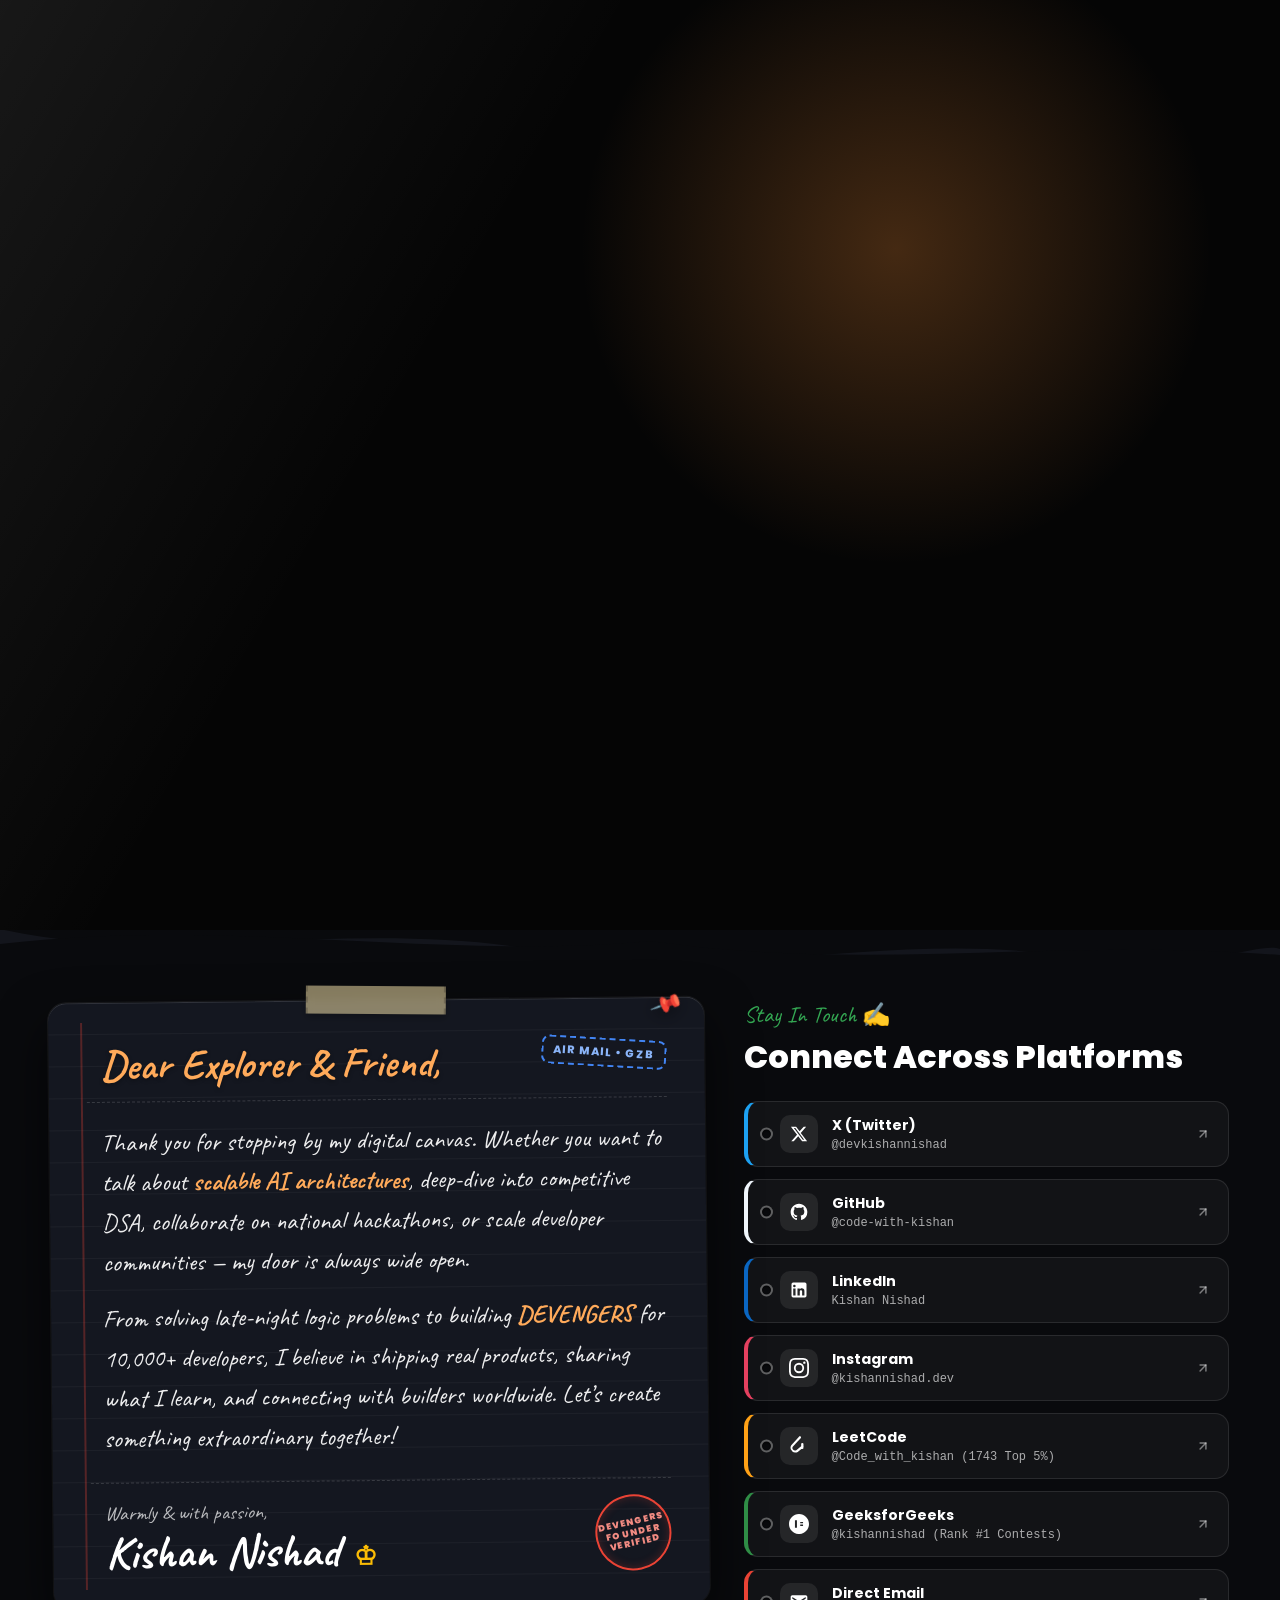
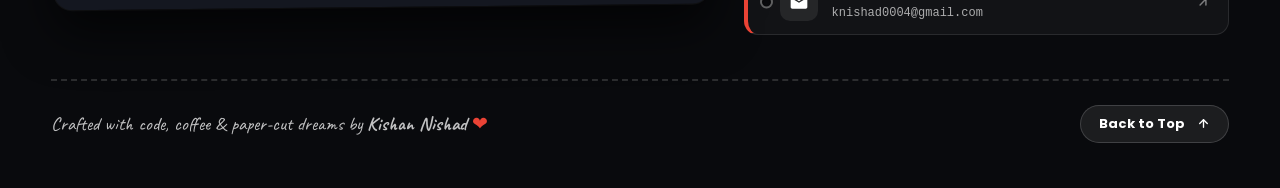
==== commit 58019074: "feat: restore cinematic welcome frame animation with WebP sequence, hardware canvas blitting, and in" ====
--- a/index.html
+++ b/index.html
@@ -61,6 +61,7 @@
     <link rel="icon" type="image/png" sizes="192x192" href="favicon-192x192.png" />
     <link rel="icon" type="image/png" sizes="512x512" href="favicon-512x512.png" />
     <link rel="shortcut icon" href="favicon.ico" />
+    <link rel="preload" as="image" href="Lodingpageframes/ezgif-frame-001.webp" type="image/webp" fetchpriority="high" />
     <link rel="preload" as="image" href="Landingpage/Assests/2.webp" type="image/webp" fetchpriority="high" />
     <link rel="preload" as="image" href="Landingpage/Assests/kishan-portrait.webp" type="image/webp" fetchpriority="high" />
 
@@ -233,7 +234,108 @@
   color: #ffffff;
 }
 
-/* Frame loader styles removed for instant page rendering */
+/* ==========================================================================
+   CINEMATIC WELCOME FRAME LOADER (OPTIMIZED WEBP + HARDWARE CANVAS)
+   ========================================================================== */
+body.loader-locked {
+  overflow: hidden !important;
+  touch-action: none !important;
+}
+
+.loader {
+  position: fixed;
+  inset: 0;
+  z-index: 9999999;
+  background: #000000;
+  display: flex;
+  align-items: center;
+  justify-content: center;
+  overflow: hidden;
+  opacity: 1;
+  visibility: visible;
+  transition: opacity 0.6s cubic-bezier(0.16, 1, 0.3, 1), visibility 0.6s cubic-bezier(0.16, 1, 0.3, 1);
+  will-change: opacity, visibility;
+}
+
+.loader.is-hidden {
+  opacity: 0;
+  visibility: hidden;
+  pointer-events: none;
+}
+
+.loader-canvas {
+  width: 100vw;
+  height: 100vh;
+  object-fit: cover;
+  display: block;
+  background: #000000;
+}
+
+@media (max-aspect-ratio: 4/3) {
+  .loader-canvas {
+    object-fit: contain;
+  }
+}
+
+.loader-skip-btn {
+  position: fixed;
+  top: 24px;
+  right: 24px;
+  z-index: 10000000;
+  padding: 8px 18px;
+  font-family: inherit;
+  font-size: 13px;
+  font-weight: 600;
+  letter-spacing: 0.5px;
+  color: rgba(255, 255, 255, 0.9);
+  background: rgba(20, 20, 25, 0.7);
+  backdrop-filter: blur(14px);
+  -webkit-backdrop-filter: blur(14px);
+  border: 1px solid rgba(255, 255, 255, 0.2);
+  border-radius: 999px;
+  cursor: pointer;
+  display: inline-flex;
+  align-items: center;
+  gap: 8px;
+  box-shadow: 0 4px 20px rgba(0, 0, 0, 0.6);
+  transition: all 0.25s ease;
+  user-select: none;
+}
+
+.loader-skip-btn:hover {
+  background: rgba(255, 255, 255, 0.2);
+  border-color: rgba(255, 255, 255, 0.45);
+  color: #ffffff;
+  transform: translateY(-1px);
+}
+
+.loader-skip-btn:active {
+  transform: translateY(1px);
+}
+
+.loader-skip-btn svg {
+  width: 13px;
+  height: 13px;
+  fill: currentColor;
+}
+
+.loader-progress-track {
+  position: absolute;
+  bottom: 0;
+  left: 0;
+  right: 0;
+  height: 3px;
+  background: rgba(255, 255, 255, 0.08);
+  z-index: 10;
+}
+
+.loader-progress-bar {
+  height: 100%;
+  width: 0%;
+  background: linear-gradient(90deg, #ff0055, #7928ca, #00dfd8);
+  box-shadow: 0 0 12px rgba(0, 223, 216, 0.6);
+  transition: width 0.05s linear;
+}
 
 .landing {
   position: relative;
@@ -4562,7 +4664,154 @@
 </style>
     </head>
   <body>
-        <!-- Instant Startup: Loader bypassed for max speed -->
+    <!-- 1. Cinematic Welcome Intro Loader (Hardware Canvas + WebP Stream) -->
+    <div class="loader" id="loader" role="dialog" aria-modal="true" aria-label="Welcome animation">
+      <canvas id="loaderCanvas" class="loader-canvas" width="1280" height="720"></canvas>
+      <button class="loader-skip-btn" id="loaderSkipBtn" type="button" aria-label="Skip Intro">
+        <span>Skip</span>
+        <svg viewBox="0 0 24 24" aria-hidden="true"><path d="M5 4l10 8-10 8V4zm11 0h3v16h-3V4z"/></svg>
+      </button>
+      <div class="loader-progress-track">
+        <div class="loader-progress-bar" id="loaderProgressBar"></div>
+      </div>
+    </div>
+    <script>
+      (function() {
+        const loader = document.getElementById("loader");
+        const canvas = document.getElementById("loaderCanvas");
+        const skipBtn = document.getElementById("loaderSkipBtn");
+        const progressBar = document.getElementById("loaderProgressBar");
+        if (!loader || !canvas) return;
+
+        document.body.classList.add("loader-locked");
+
+        const ctx = canvas.getContext("2d", { alpha: false });
+        const TOTAL_FRAMES = 141;
+        const TARGET_FPS = 35; // Smooth ~4s cinematic welcome
+        const FRAME_DURATION = 1000 / TARGET_FPS;
+        const frameImages = new Array(TOTAL_FRAMES + 1);
+        let currentFrame = 1;
+        let isDismissed = false;
+        let animId = null;
+        let lastRenderTime = 0;
+        let framesLoadedCount = 0;
+        let hasStartedPlayback = false;
+
+        const pad = (n) => String(n).padStart(3, "0");
+        const getFrameSrc = (n) => "Lodingpageframes/ezgif-frame-" + pad(n) + ".webp";
+
+        const preloadFrame = (index) => {
+          if (frameImages[index]) return frameImages[index];
+          const img = new Image();
+          img.decoding = "async";
+          img.src = getFrameSrc(index);
+          img.onload = () => {
+            framesLoadedCount++;
+            if (index === 1 && !hasStartedPlayback && ctx) {
+              ctx.drawImage(img, 0, 0, canvas.width, canvas.height);
+            }
+            // Once initial 5 frames are buffered, start playback
+            if (framesLoadedCount >= 5 && !hasStartedPlayback && !isDismissed) {
+              startPlayback();
+            }
+          };
+          frameImages[index] = img;
+          return img;
+        };
+
+        // Preload first batch immediately
+        const INITIAL_BATCH = 15;
+        for (let i = 1; i <= Math.min(INITIAL_BATCH, TOTAL_FRAMES); i++) {
+          preloadFrame(i);
+        }
+
+        // Stream remaining frames progressively
+        const preloadNextBatches = () => {
+          let next = INITIAL_BATCH + 1;
+          const interval = setInterval(() => {
+            if (isDismissed || next > TOTAL_FRAMES) {
+              clearInterval(interval);
+              return;
+            }
+            const chunk = Math.min(next + 14, TOTAL_FRAMES);
+            for (let i = next; i <= chunk; i++) {
+              preloadFrame(i);
+            }
+            next = chunk + 1;
+          }, 45);
+        };
+        preloadNextBatches();
+
+        const dismissLoader = () => {
+          if (isDismissed) return;
+          isDismissed = true;
+          if (animId) cancelAnimationFrame(animId);
+          document.body.classList.remove("loader-locked");
+          loader.classList.add("is-hidden");
+          setTimeout(() => {
+            loader.style.display = "none";
+            frameImages.length = 0;
+          }, 650);
+        };
+
+        const renderFrame = (idx) => {
+          const img = frameImages[idx];
+          if (img && img.complete && img.naturalWidth > 0 && ctx) {
+            ctx.drawImage(img, 0, 0, canvas.width, canvas.height);
+          }
+          if (progressBar) {
+            progressBar.style.width = ((idx / TOTAL_FRAMES) * 100).toFixed(1) + "%";
+          }
+        };
+
+        const startPlayback = () => {
+          if (hasStartedPlayback) return;
+          hasStartedPlayback = true;
+          lastRenderTime = performance.now();
+
+          const loop = (timestamp) => {
+            if (isDismissed) return;
+            const delta = timestamp - lastRenderTime;
+
+            if (delta >= FRAME_DURATION) {
+              currentFrame++;
+              if (currentFrame > TOTAL_FRAMES) {
+                dismissLoader();
+                return;
+              }
+              renderFrame(currentFrame);
+              lastRenderTime = timestamp - (delta % FRAME_DURATION);
+            }
+
+            animId = requestAnimationFrame(loop);
+          };
+
+          animId = requestAnimationFrame(loop);
+        };
+
+        // Fallback: start playback after 500ms even on slower networks
+        setTimeout(() => {
+          if (!hasStartedPlayback && !isDismissed) {
+            startPlayback();
+          }
+        }, 500);
+
+        // Max timeout safety guard (7.5 seconds)
+        setTimeout(() => {
+          if (!isDismissed) {
+            dismissLoader();
+          }
+        }, 7500);
+
+        if (skipBtn) {
+          skipBtn.addEventListener("click", dismissLoader, { once: true });
+        }
+
+        window.addEventListener("keydown", (e) => {
+          if (e.key === "Escape") dismissLoader();
+        }, { once: true });
+      })();
+    </script>
 
     <!-- 2. Sticky Glassmorphism Navigation -->
     <nav class="navbar" aria-label="Primary navigation">
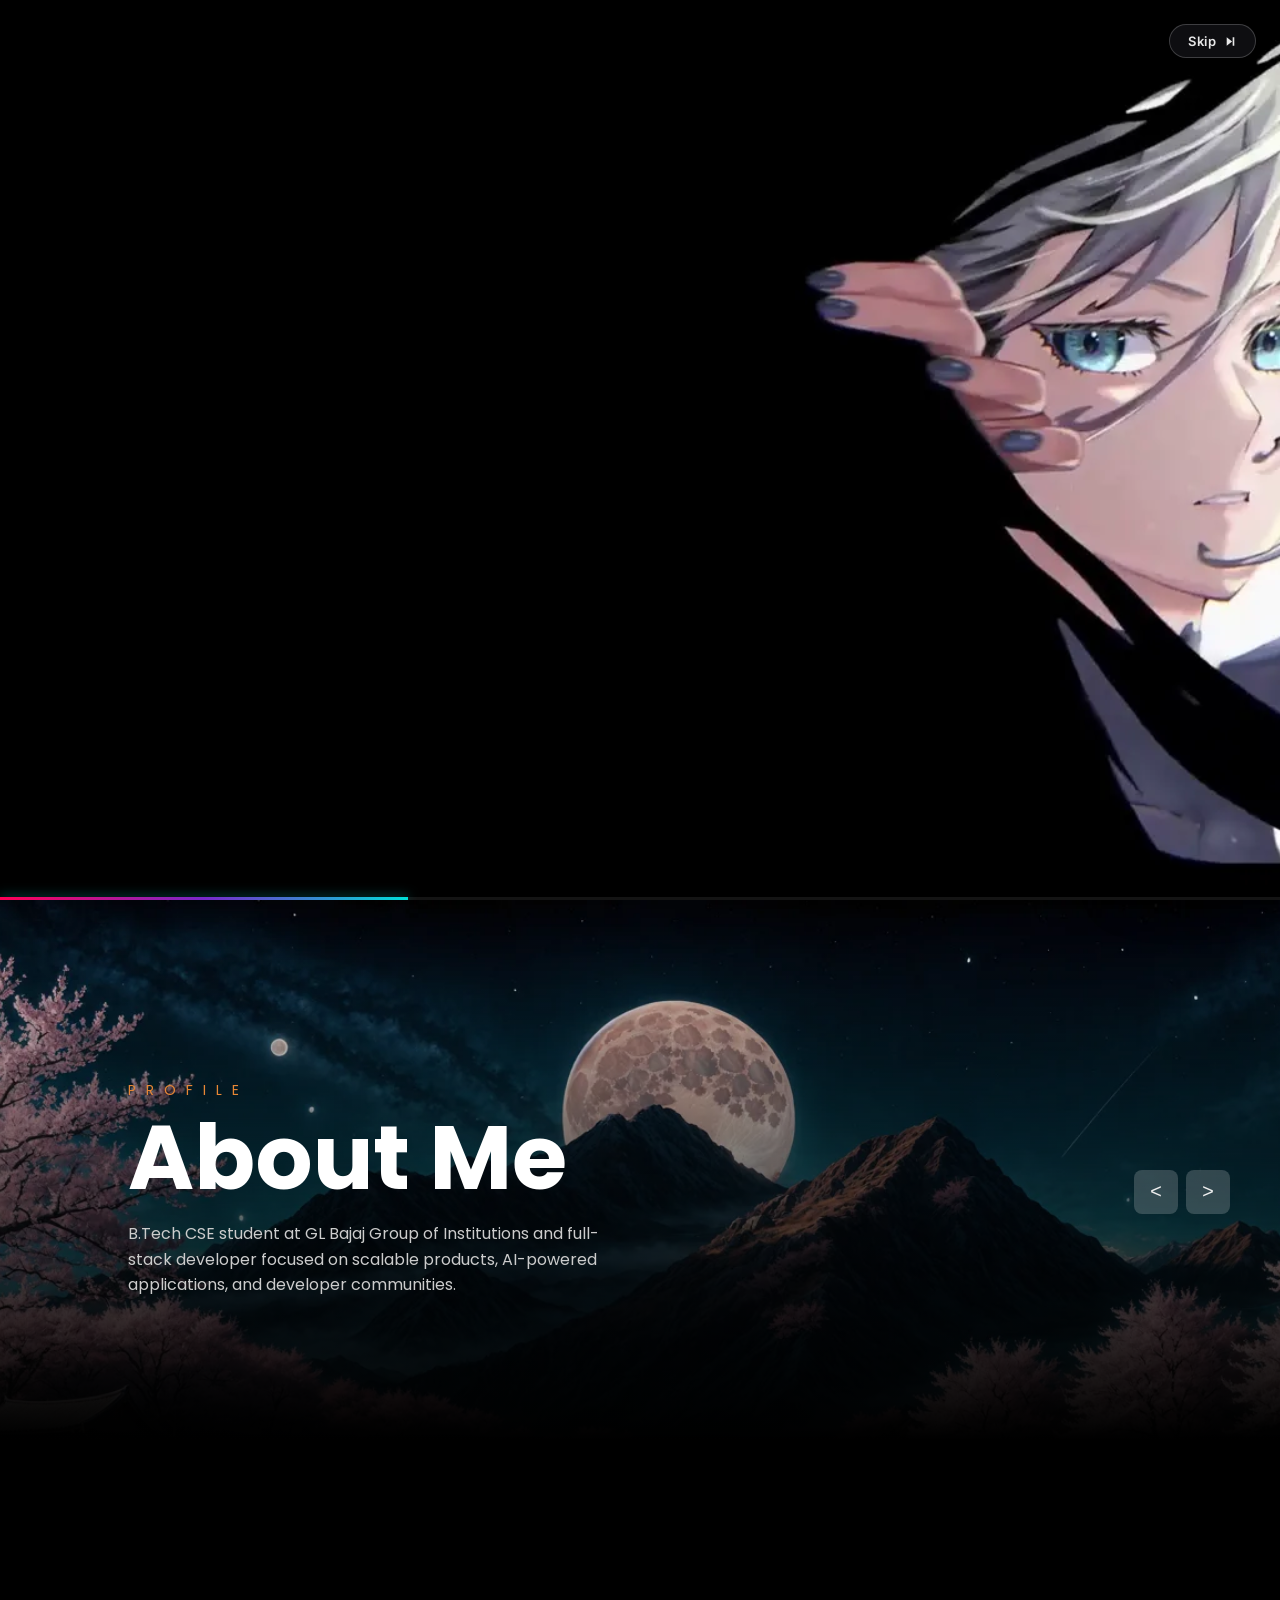
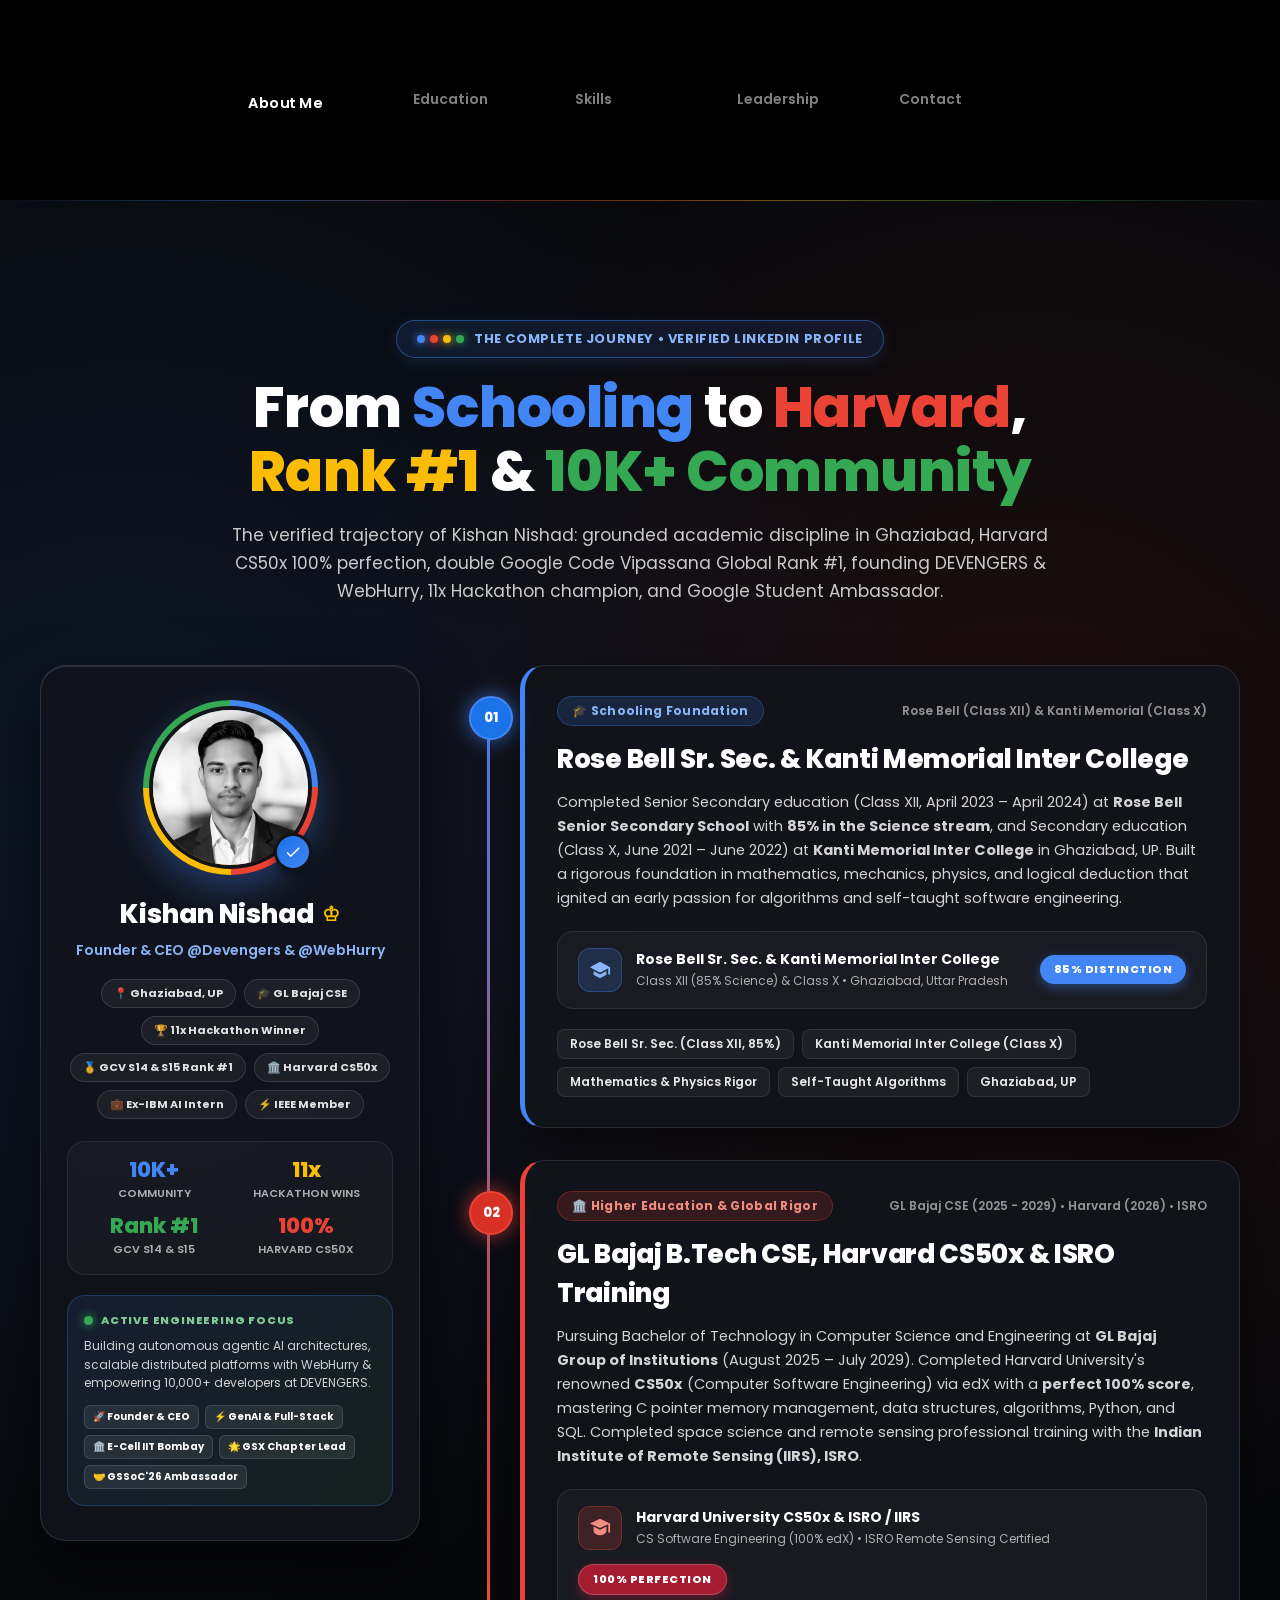
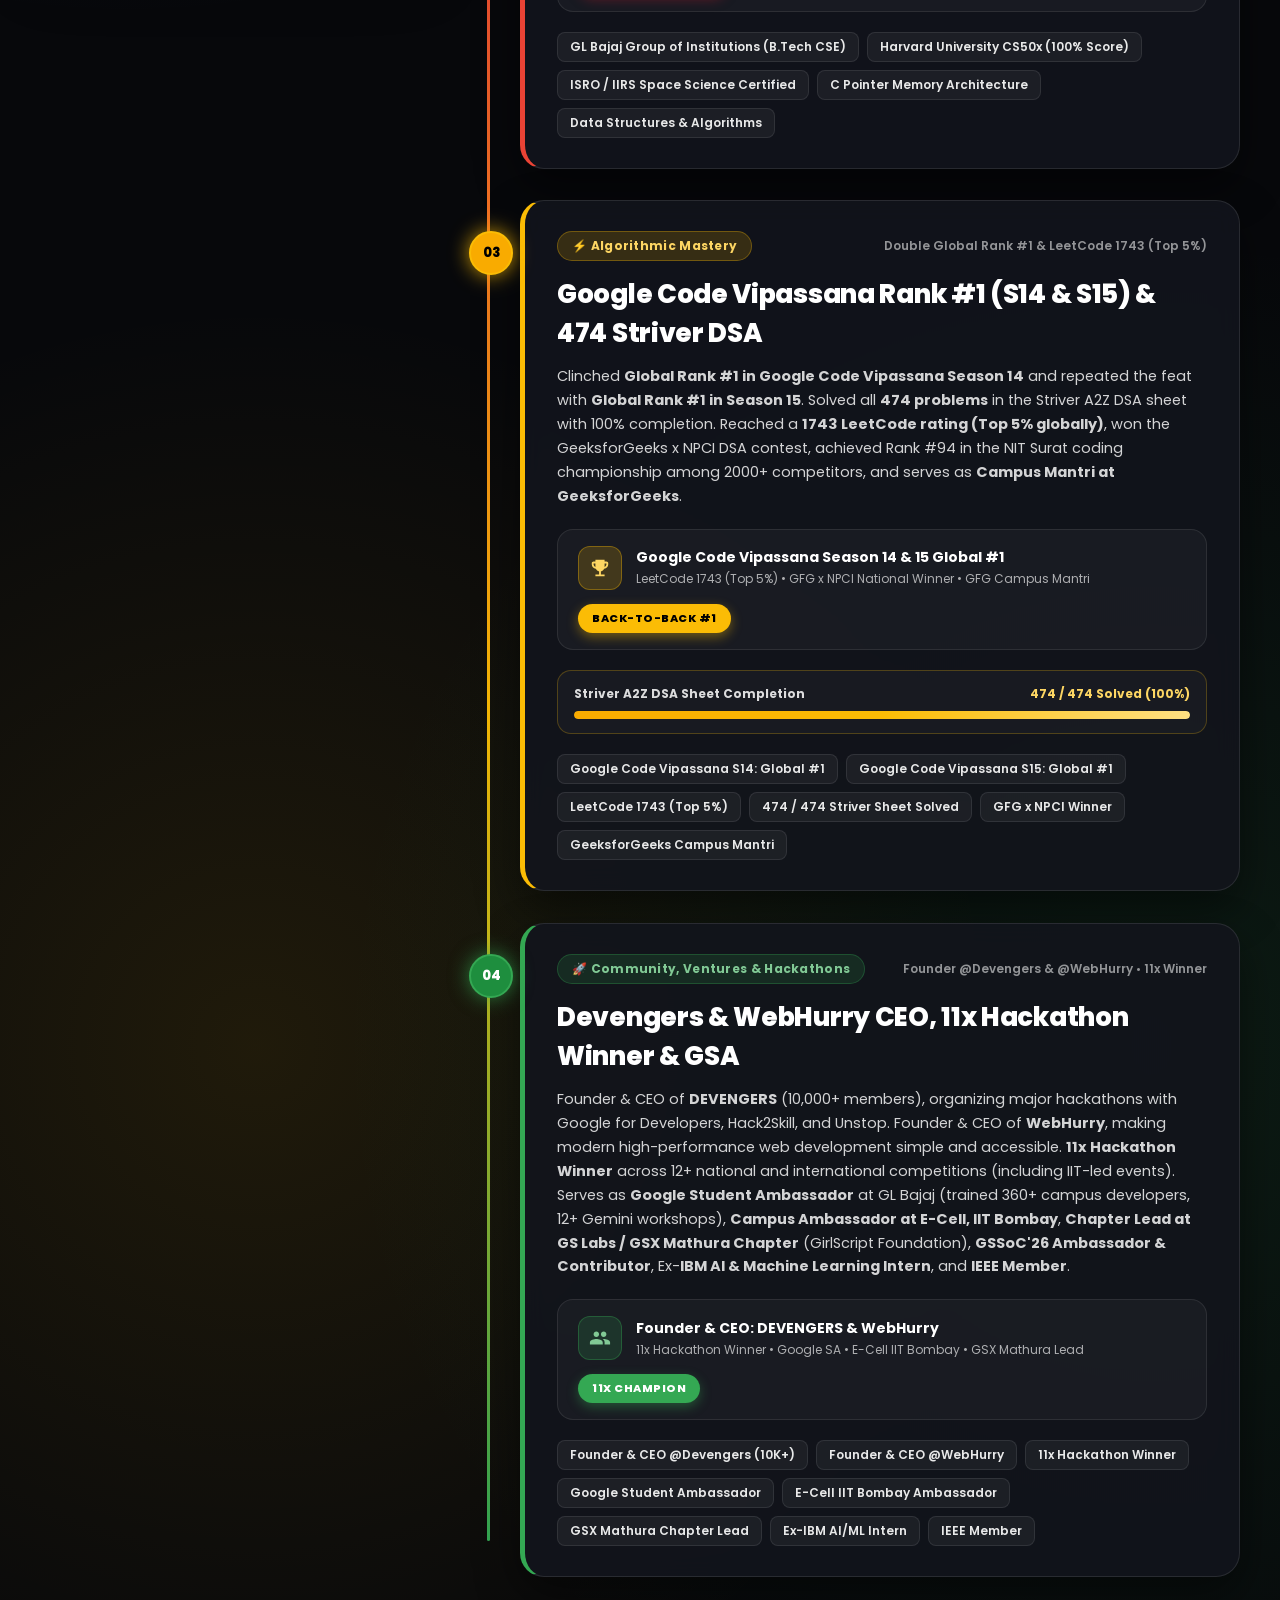
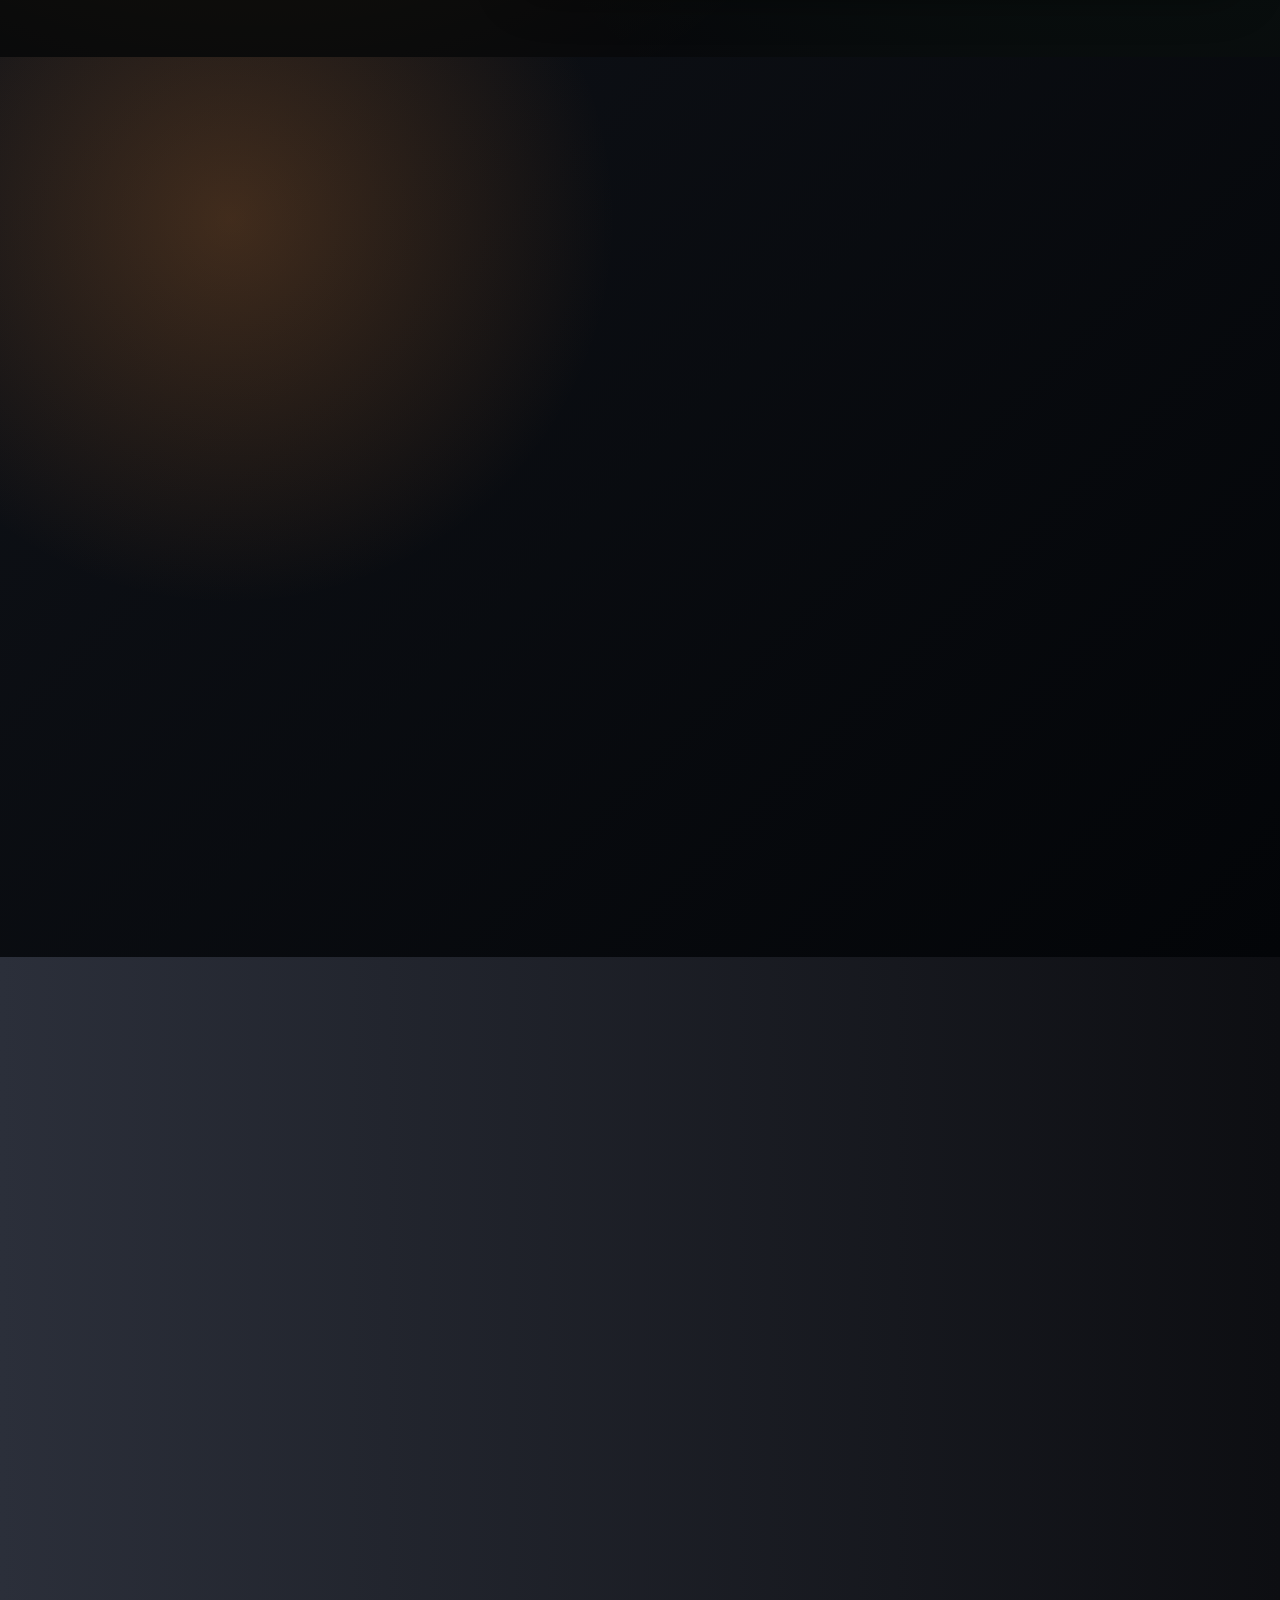
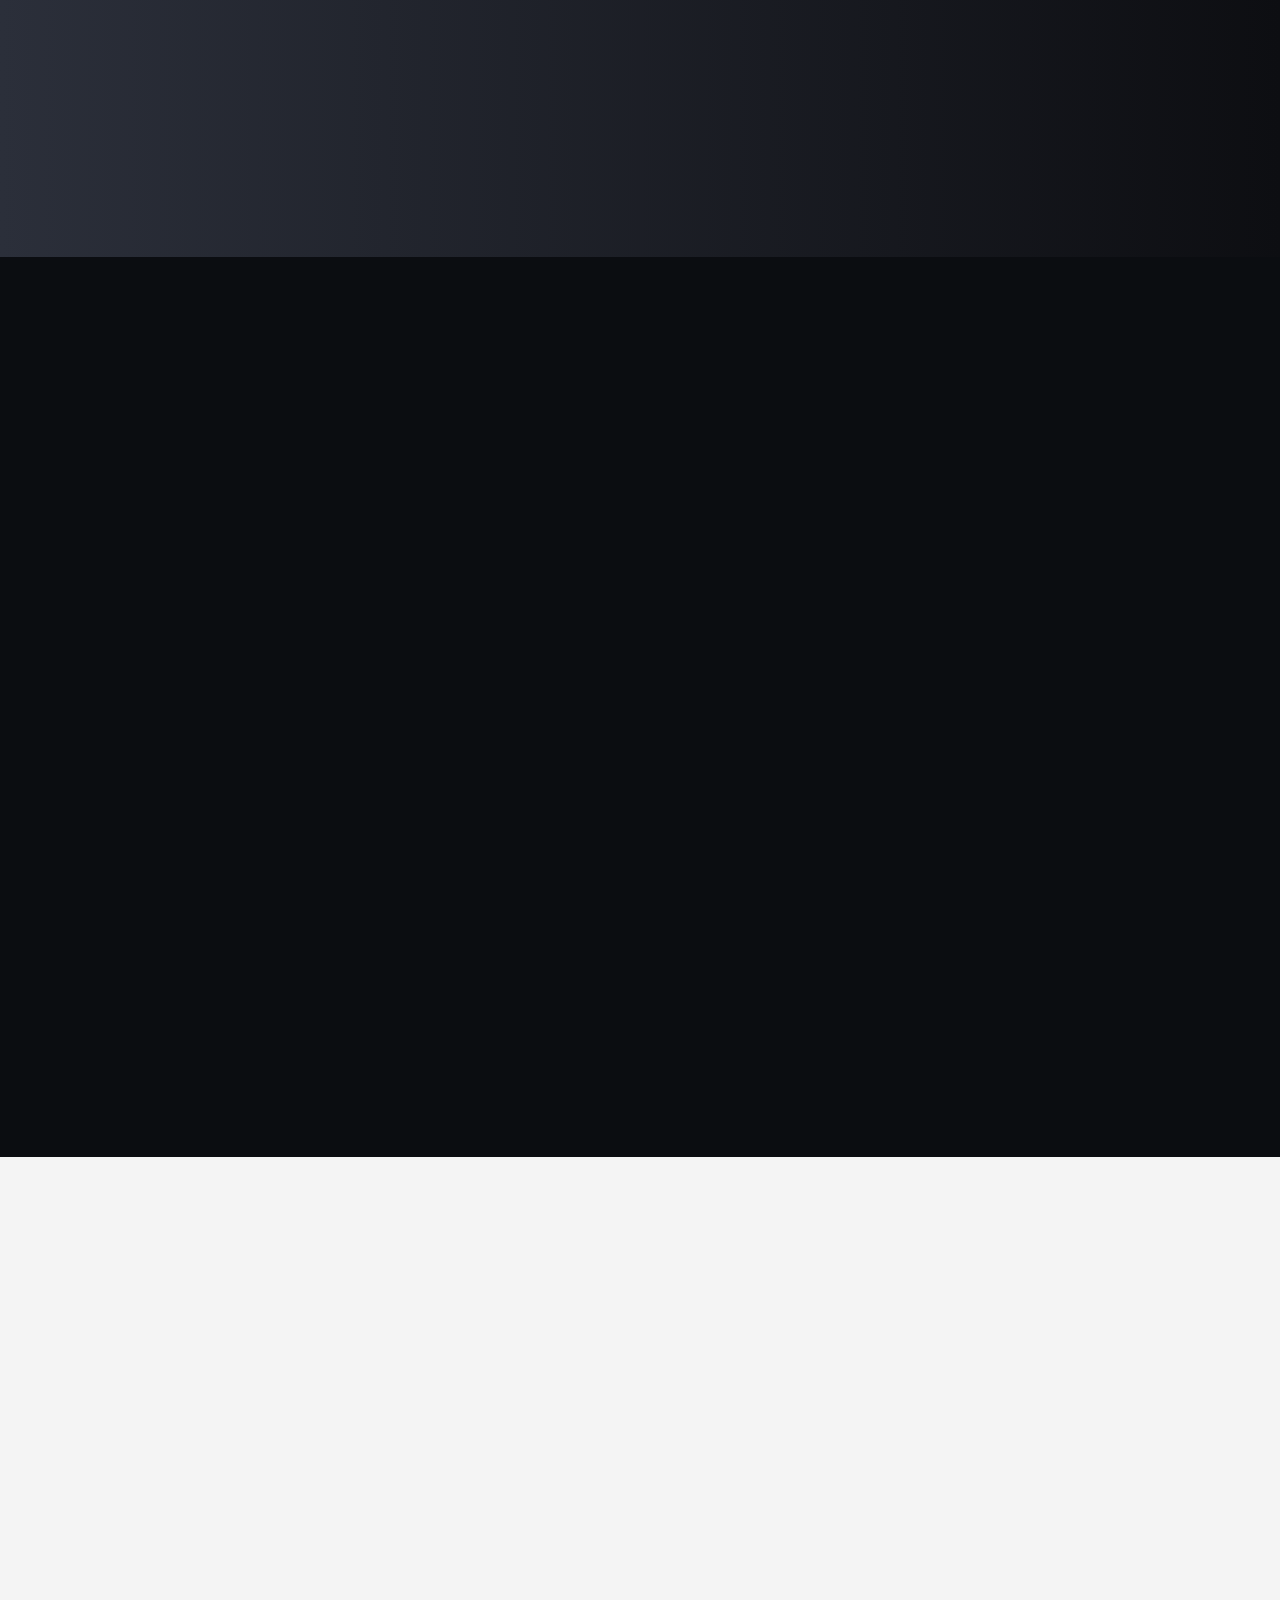
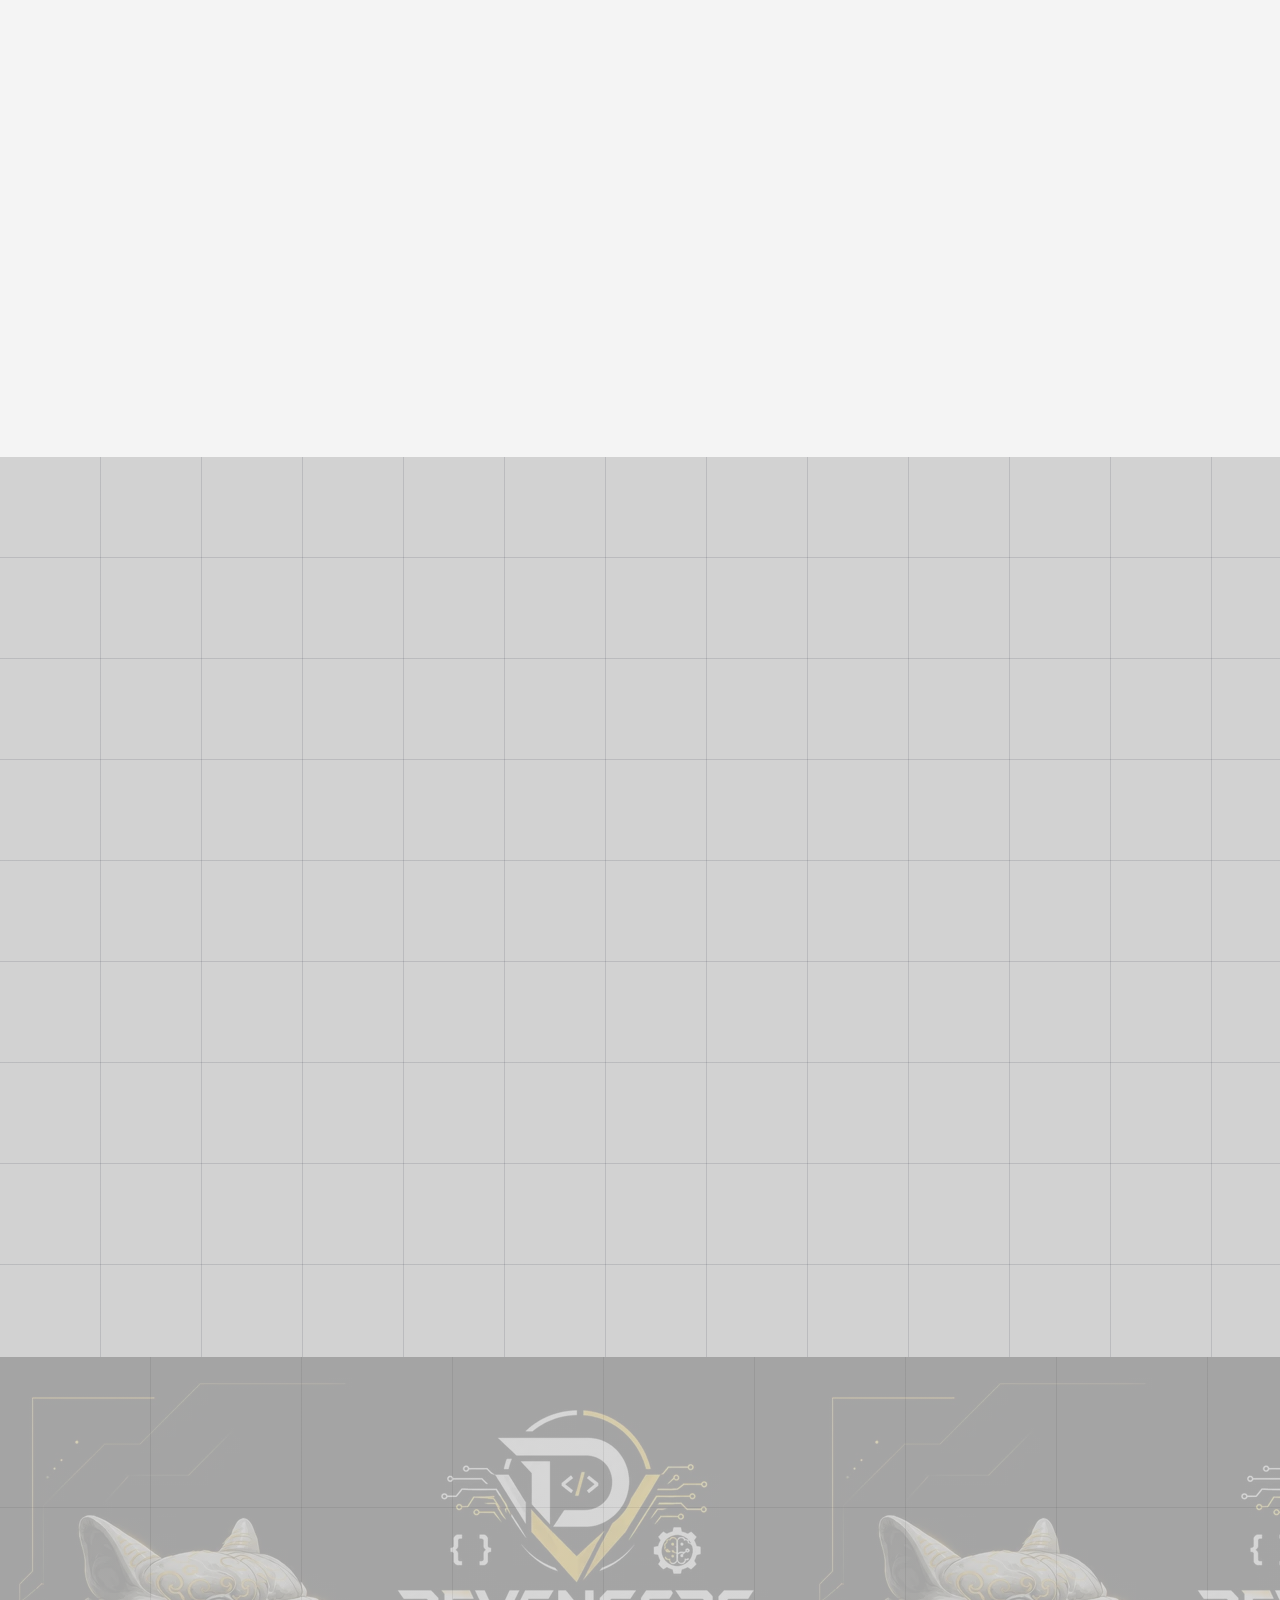
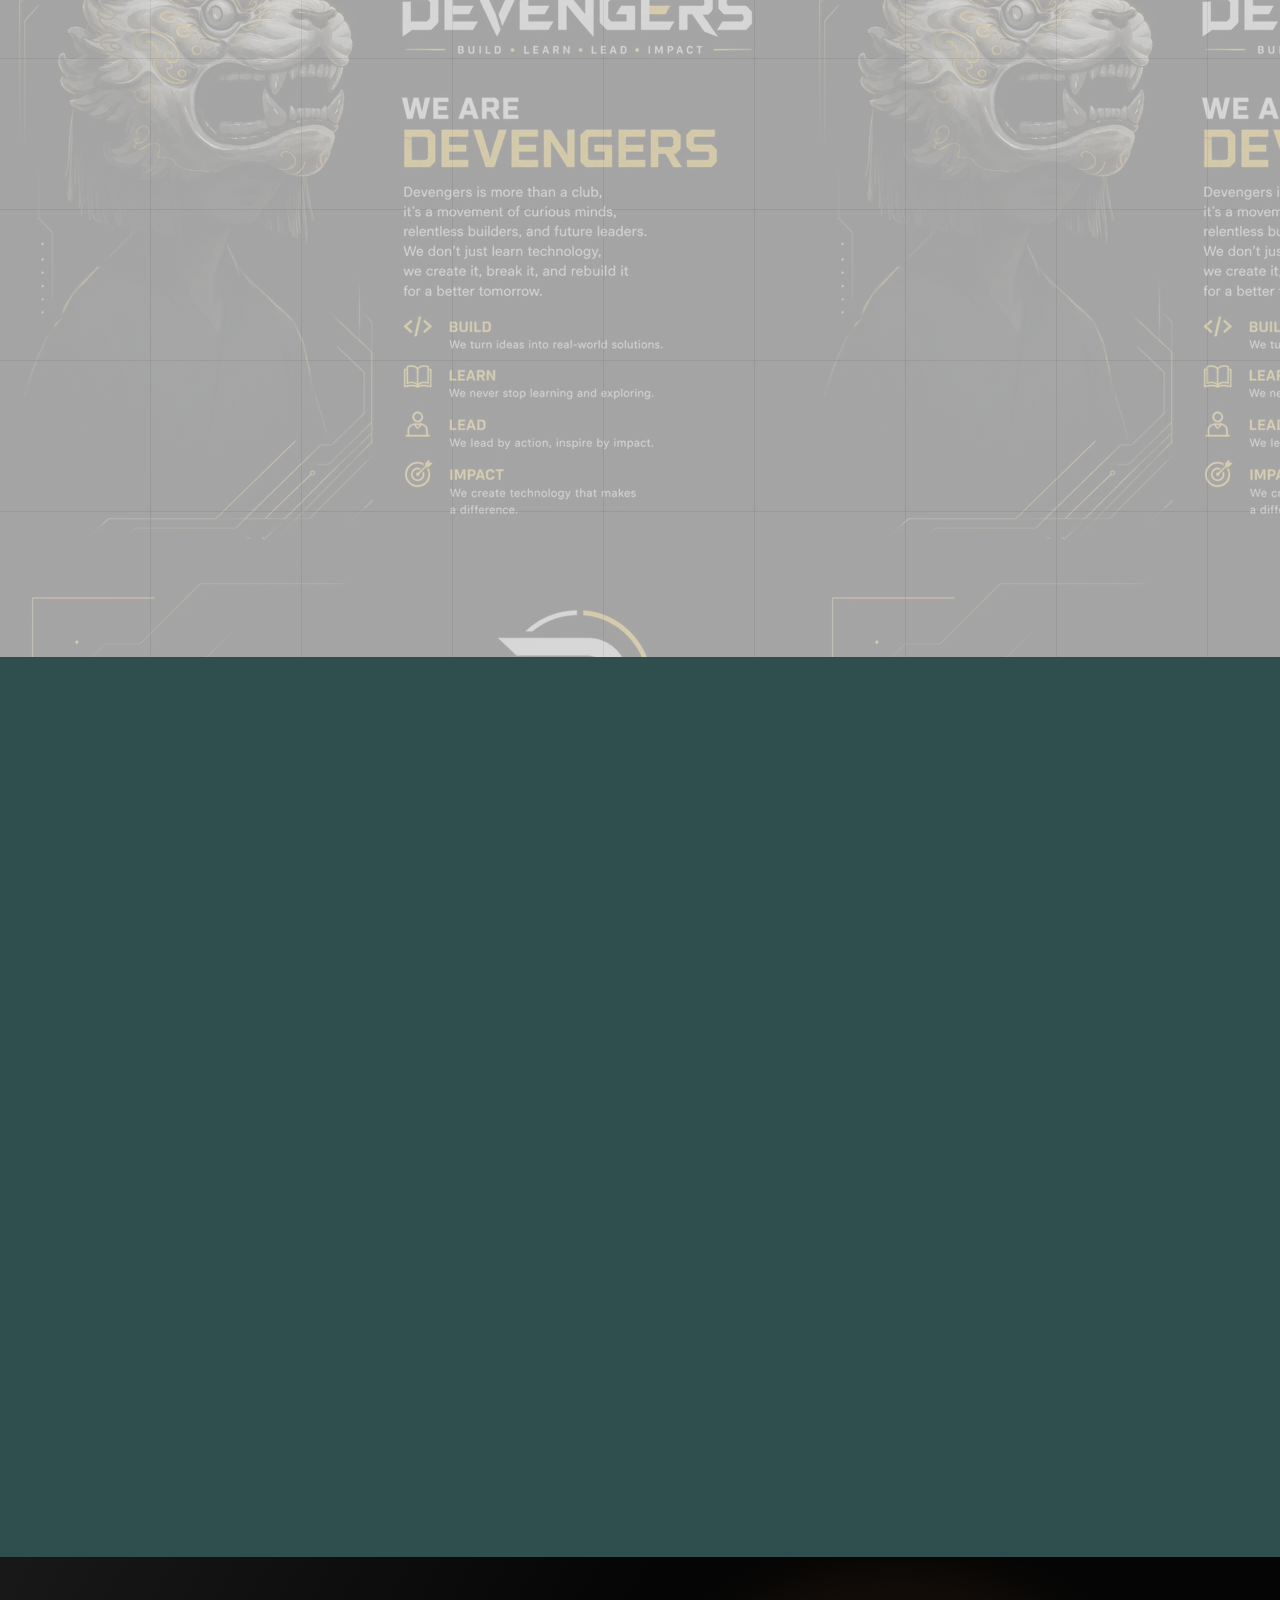
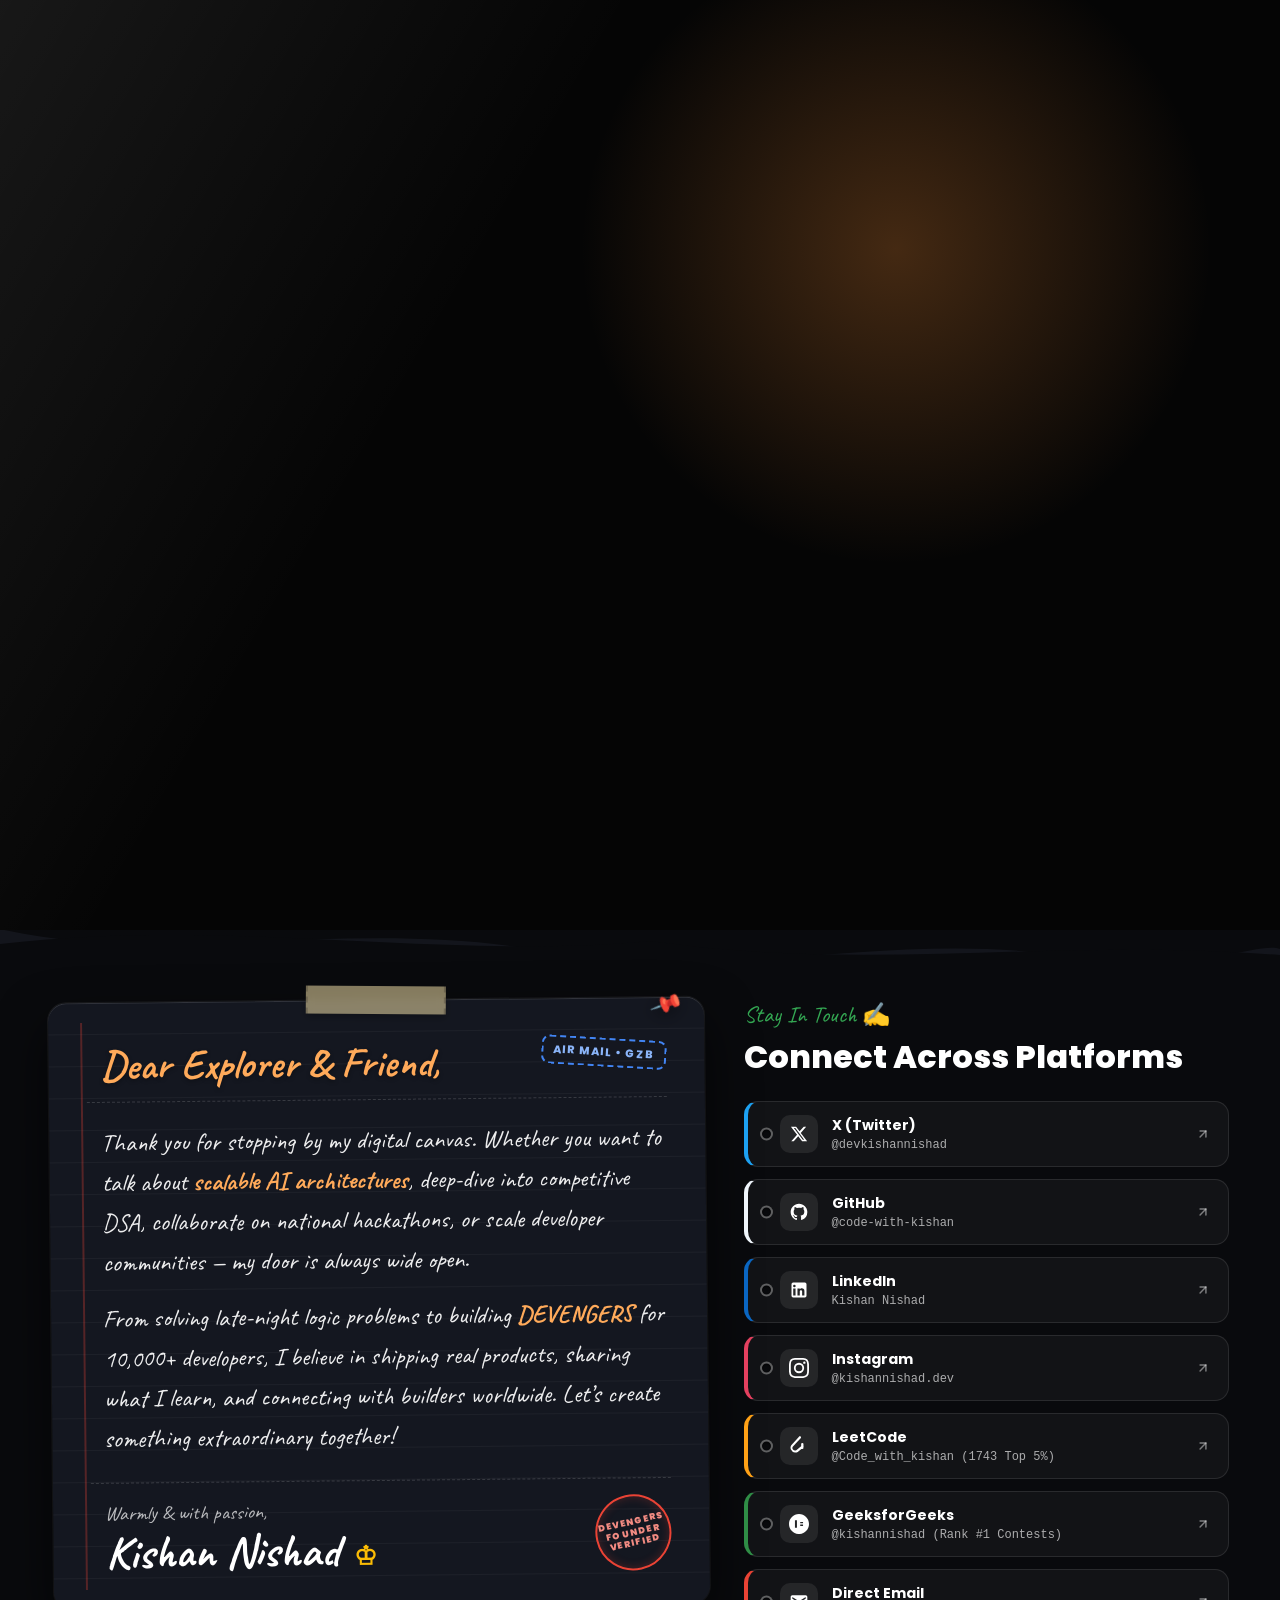
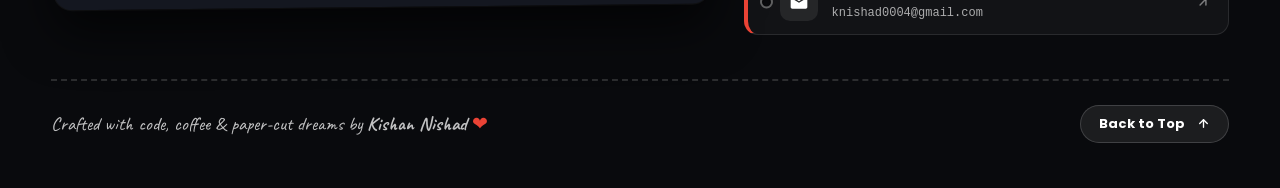
==== commit f02be049: "perf: eliminate image load delay with eager 3D carousel loading, idle cache warmer, and prefetch hin" ====
--- a/index.html
+++ b/index.html
@@ -64,6 +64,21 @@
     <link rel="preload" as="image" href="Lodingpageframes/ezgif-frame-001.webp" type="image/webp" fetchpriority="high" />
     <link rel="preload" as="image" href="Landingpage/Assests/2.webp" type="image/webp" fetchpriority="high" />
     <link rel="preload" as="image" href="Landingpage/Assests/kishan-portrait.webp" type="image/webp" fetchpriority="high" />
+
+    <!-- Idle Prefetch for Instant Off-Screen Image Loads -->
+    <link rel="prefetch" as="image" href="certifications/images/dragon_1.webp" />
+    <link rel="prefetch" as="image" href="certifications/images/dragon_2.webp" />
+    <link rel="prefetch" as="image" href="certifications/images/dragon_3.webp" />
+    <link rel="prefetch" as="image" href="certifications/images/dragon_4.webp" />
+    <link rel="prefetch" as="image" href="certifications/images/dragon_5.webp" />
+    <link rel="prefetch" as="image" href="certifications/images/dragon_6.webp" />
+    <link rel="prefetch" as="image" href="certifications/images/dragon_7.webp" />
+    <link rel="prefetch" as="image" href="certifications/images/dragon_8.webp" />
+    <link rel="prefetch" as="image" href="certifications/images/dragon_9.webp" />
+    <link rel="prefetch" as="image" href="certifications/images/dragon_10.webp" />
+    <link rel="prefetch" as="image" href="certifications/images/model.webp" />
+    <link rel="prefetch" as="image" href="certifications/images/bg.webp" />
+    <link rel="prefetch" as="image" href="About/image/img1.webp" />
 
     <!-- Google & CDN Fonts -->
     <link rel="preconnect" href="https://fonts.googleapis.com" />
@@ -4847,7 +4862,7 @@
         <div class="about-slider">
           <div class="about-list">
             <div class="about-item active">
-              <img src="About/image/img1.webp" alt="Kishan Nishad profile" loading="lazy" decoding="async">
+              <img src="About/image/img1.webp" alt="Kishan Nishad profile" loading="eager" fetchpriority="high" decoding="async">
               <div class="about-content">
                 <p>profile</p>
                 <h2>About Me</h2>
@@ -4909,7 +4924,7 @@
 
           <div class="about-thumbnail">
             <div class="about-thumb-item active">
-              <img src="About/image/img1.webp" alt="About Me thumbnail" loading="lazy" decoding="async">
+              <img src="About/image/img1.webp" alt="About Me thumbnail" loading="eager" decoding="async">
               <div class="about-thumb-content">About Me</div>
             </div>
             <div class="about-thumb-item">
@@ -5248,22 +5263,22 @@
 
           <div class="proj-images">
             <div class="proj-img-item" style="--i: 1">
-              <img src="Projects/1.webp" alt="SUVIDHA Project" loading="lazy" decoding="async">
+              <img src="Projects/1.webp" alt="SUVIDHA Project" loading="eager" decoding="async">
             </div>
             <div class="proj-img-item" style="--i: 2">
-              <img src="Projects/2.webp" alt="AI Money Mentor Project" loading="lazy" decoding="async">
+              <img src="Projects/2.webp" alt="AI Money Mentor Project" loading="eager" decoding="async">
             </div>
             <div class="proj-img-item" style="--i: 3">
-              <img src="Projects/3.webp" alt="AI StudyBuddy Project" loading="lazy" decoding="async">
+              <img src="Projects/3.webp" alt="AI StudyBuddy Project" loading="eager" decoding="async">
             </div>
             <div class="proj-img-item" style="--i: 4">
-              <img src="Projects/4.webp" alt="LunarTrace Project" loading="lazy" decoding="async">
+              <img src="Projects/4.webp" alt="LunarTrace Project" loading="eager" decoding="async">
             </div>
             <div class="proj-img-item" style="--i: 5">
-              <img src="Projects/5.webp" alt="FraudGenome Project" loading="lazy" decoding="async">
+              <img src="Projects/5.webp" alt="FraudGenome Project" loading="eager" decoding="async">
             </div>
             <div class="proj-img-item" style="--i: 6">
-              <img src="Projects/6.webp" alt="PromptShield Project" loading="lazy" decoding="async">
+              <img src="Projects/6.webp" alt="PromptShield Project" loading="eager" decoding="async">
             </div>
           </div>
 
@@ -5353,7 +5368,7 @@
           <div class="exp-list">
             <!-- 0. Devengers -->
             <div class="exp-item" id="exp_item_0">
-              <img src="Experience/img2.webp" alt="DEVENGERS Tech Community" loading="lazy" decoding="async">
+              <img src="Experience/img2.webp" alt="DEVENGERS Tech Community" loading="eager" decoding="async">
               <div class="exp-content">
                 <h2>Founder &amp; CEO @Devengers</h2>
                 <div class="exp-content1">
@@ -5654,34 +5669,34 @@
         <div class="cert-banner">
           <div class="cert-slider" style="--quantity: 10">
             <div class="cert-item" style="--position: 1">
-              <img src="certifications/images/dragon_1.webp" alt="Certificate 1" loading="lazy" decoding="async">
+              <img src="certifications/images/dragon_1.webp" alt="Certificate 1" loading="eager" decoding="async">
             </div>
             <div class="cert-item" style="--position: 2">
-              <img src="certifications/images/dragon_2.webp" alt="Certificate 2" loading="lazy" decoding="async">
+              <img src="certifications/images/dragon_2.webp" alt="Certificate 2" loading="eager" decoding="async">
             </div>
             <div class="cert-item" style="--position: 3">
-              <img src="certifications/images/dragon_3.webp" alt="Certificate 3" loading="lazy" decoding="async">
+              <img src="certifications/images/dragon_3.webp" alt="Certificate 3" loading="eager" decoding="async">
             </div>
             <div class="cert-item" style="--position: 4">
-              <img src="certifications/images/dragon_4.webp" alt="Certificate 4" loading="lazy" decoding="async">
+              <img src="certifications/images/dragon_4.webp" alt="Certificate 4" loading="eager" decoding="async">
             </div>
             <div class="cert-item" style="--position: 5">
-              <img src="certifications/images/dragon_5.webp" alt="Certificate 5" loading="lazy" decoding="async">
+              <img src="certifications/images/dragon_5.webp" alt="Certificate 5" loading="eager" decoding="async">
             </div>
             <div class="cert-item" style="--position: 6">
-              <img src="certifications/images/dragon_6.webp" alt="Certificate 6" loading="lazy" decoding="async">
+              <img src="certifications/images/dragon_6.webp" alt="Certificate 6" loading="eager" decoding="async">
             </div>
             <div class="cert-item" style="--position: 7">
-              <img src="certifications/images/dragon_7.webp" alt="Certificate 7" loading="lazy" decoding="async">
+              <img src="certifications/images/dragon_7.webp" alt="Certificate 7" loading="eager" decoding="async">
             </div>
             <div class="cert-item" style="--position: 8">
-              <img src="certifications/images/dragon_8.webp" alt="Certificate 8" loading="lazy" decoding="async">
+              <img src="certifications/images/dragon_8.webp" alt="Certificate 8" loading="eager" decoding="async">
             </div>
             <div class="cert-item" style="--position: 9">
-              <img src="certifications/images/dragon_9.webp" alt="Certificate 9" loading="lazy" decoding="async">
+              <img src="certifications/images/dragon_9.webp" alt="Certificate 9" loading="eager" decoding="async">
             </div>
             <div class="cert-item" style="--position: 10">
-              <img src="certifications/images/dragon_10.webp" alt="Certificate 10" loading="lazy" decoding="async">
+              <img src="certifications/images/dragon_10.webp" alt="Certificate 10" loading="eager" decoding="async">
             </div>
           </div>
 
@@ -5716,7 +5731,7 @@
                 <p>Community</p>
                 <p>10K+ Members</p>
               </div>
-              <img src="Community/images/code.png" alt="DEVENGERS code badge" class="comm-code" loading="lazy" decoding="async">
+              <img src="Community/images/code.webp" alt="DEVENGERS code badge" class="comm-code" loading="lazy" decoding="async">
             </div>
           </div>
         </div>
@@ -6869,6 +6884,83 @@
     bindChips();
   })();
 
+  // ------------------------------------------------------------------------
+  // 10. BACKGROUND IDLE ASSET CACHE WARMER (ZERO-LATENCY INSTANT RENDERS)
+  // ------------------------------------------------------------------------
+  (() => {
+    const criticalAssets = [
+      "certifications/images/dragon_1.webp",
+      "certifications/images/dragon_2.webp",
+      "certifications/images/dragon_3.webp",
+      "certifications/images/dragon_4.webp",
+      "certifications/images/dragon_5.webp",
+      "certifications/images/dragon_6.webp",
+      "certifications/images/dragon_7.webp",
+      "certifications/images/dragon_8.webp",
+      "certifications/images/dragon_9.webp",
+      "certifications/images/dragon_10.webp",
+      "certifications/images/model.webp",
+      "certifications/images/bg.webp",
+      "About/image/img1.webp",
+      "About/image/img2.webp",
+      "About/image/img3.webp",
+      "About/image/img4.webp",
+      "About/image/img5.webp",
+      "Projects/1.webp",
+      "Projects/2.webp",
+      "Projects/3.webp",
+      "Projects/4.webp",
+      "Projects/5.webp",
+      "Projects/6.webp",
+      "Acheivements/images/img1.webp",
+      "Acheivements/images/img2.webp",
+      "Acheivements/images/img3.webp",
+      "Acheivements/images/img4.webp",
+      "Acheivements/images/img5.webp",
+      "Acheivements/images/img6.webp",
+      "Experience/img1.webp",
+      "Experience/img2.webp",
+      "Experience/img3.webp",
+      "Blogs/img/1.webp",
+      "Blogs/img/2.webp",
+      "Blogs/img/3.webp",
+      "Blogs/img/model.webp",
+      "Community/images/2.webp",
+      "Community/images/bg2.webp",
+      "Community/images/mockup.webp",
+      "Community/images/rock1.webp",
+      "Community/images/rock2.webp",
+      "Community/images/rock3.webp"
+    ];
+
+    let cursor = 0;
+    const scheduleNext = () => {
+      if (cursor >= criticalAssets.length) return;
+      const batch = criticalAssets.slice(cursor, cursor + 4);
+      cursor += 4;
+
+      batch.forEach((url) => {
+        const img = new Image();
+        img.decoding = "async";
+        img.src = url;
+      });
+
+      if (cursor < criticalAssets.length) {
+        if ("requestIdleCallback" in window) {
+          requestIdleCallback(scheduleNext, { timeout: 150 });
+        } else {
+          setTimeout(scheduleNext, 35);
+        }
+      }
+    };
+
+    if ("requestIdleCallback" in window) {
+      requestIdleCallback(scheduleNext, { timeout: 500 });
+    } else {
+      setTimeout(scheduleNext, 200);
+    }
+  })();
+
 };
 
 if (document.readyState === "loading") {
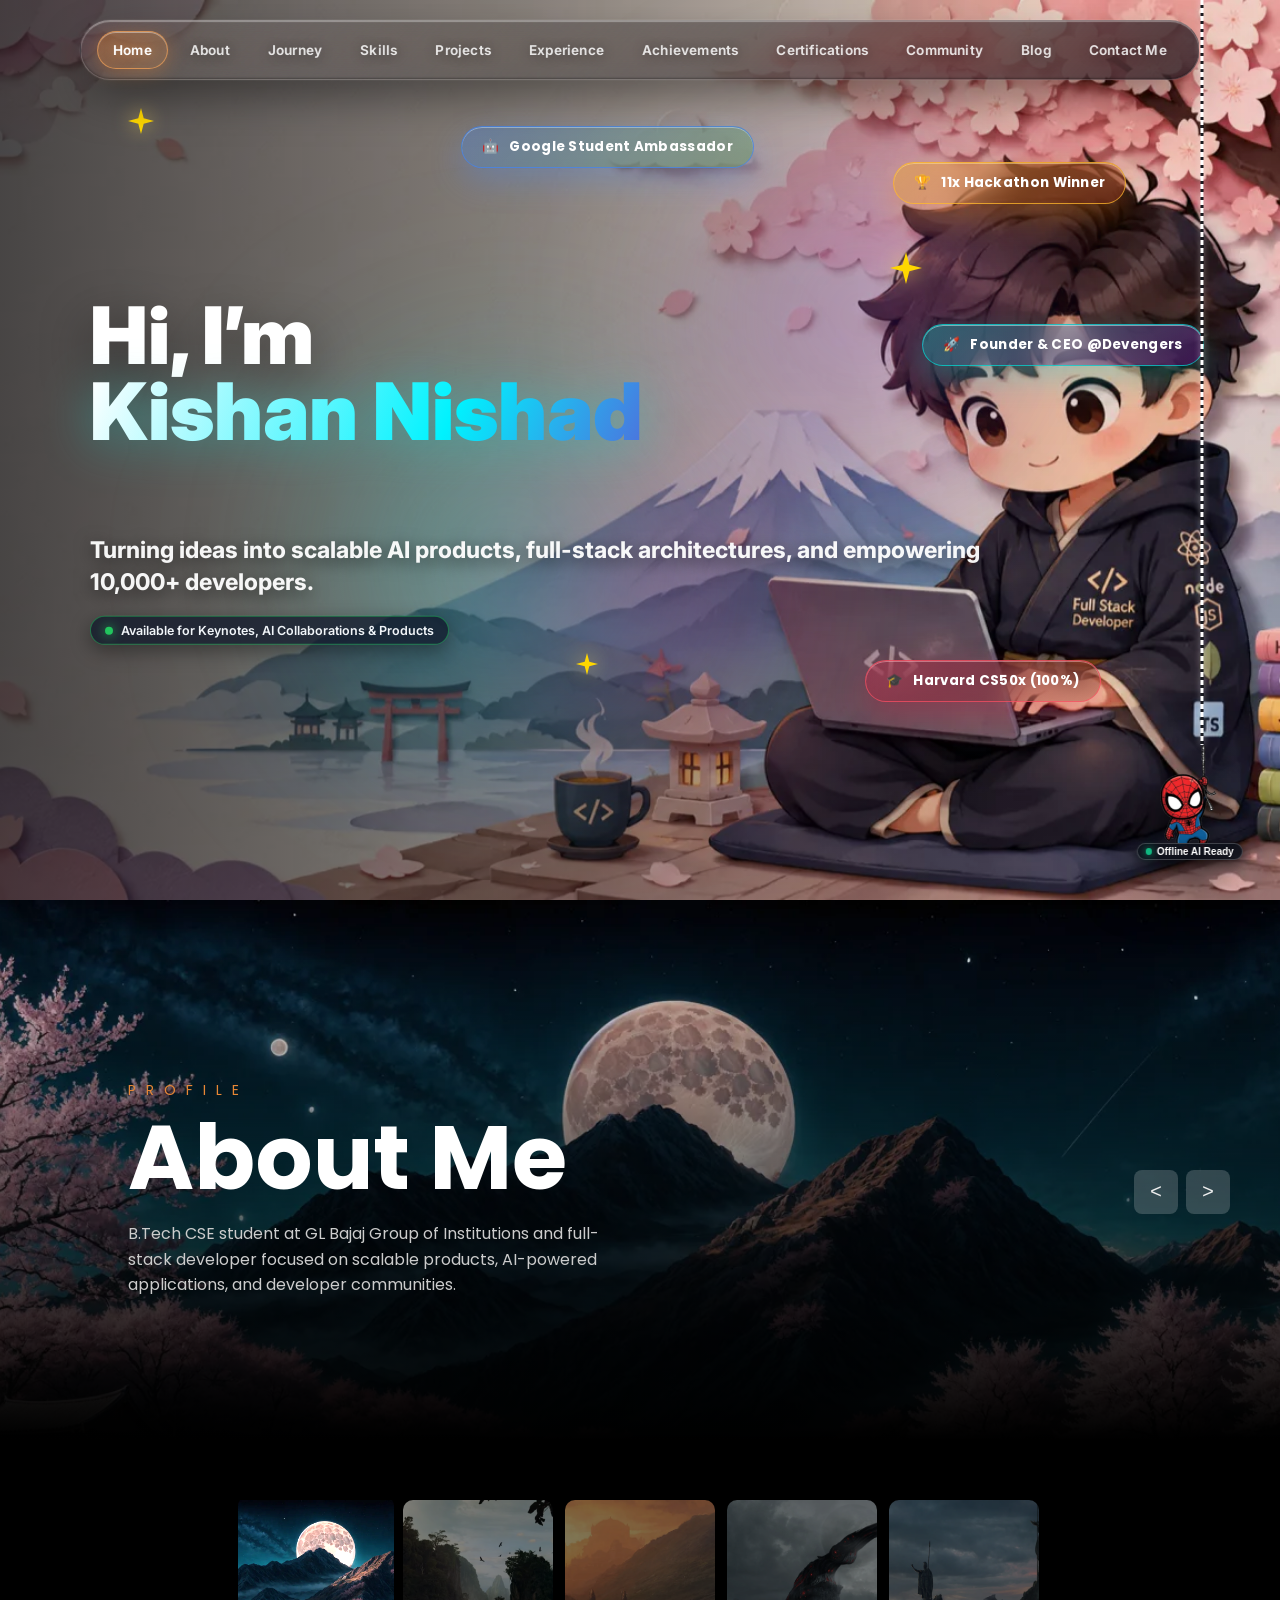
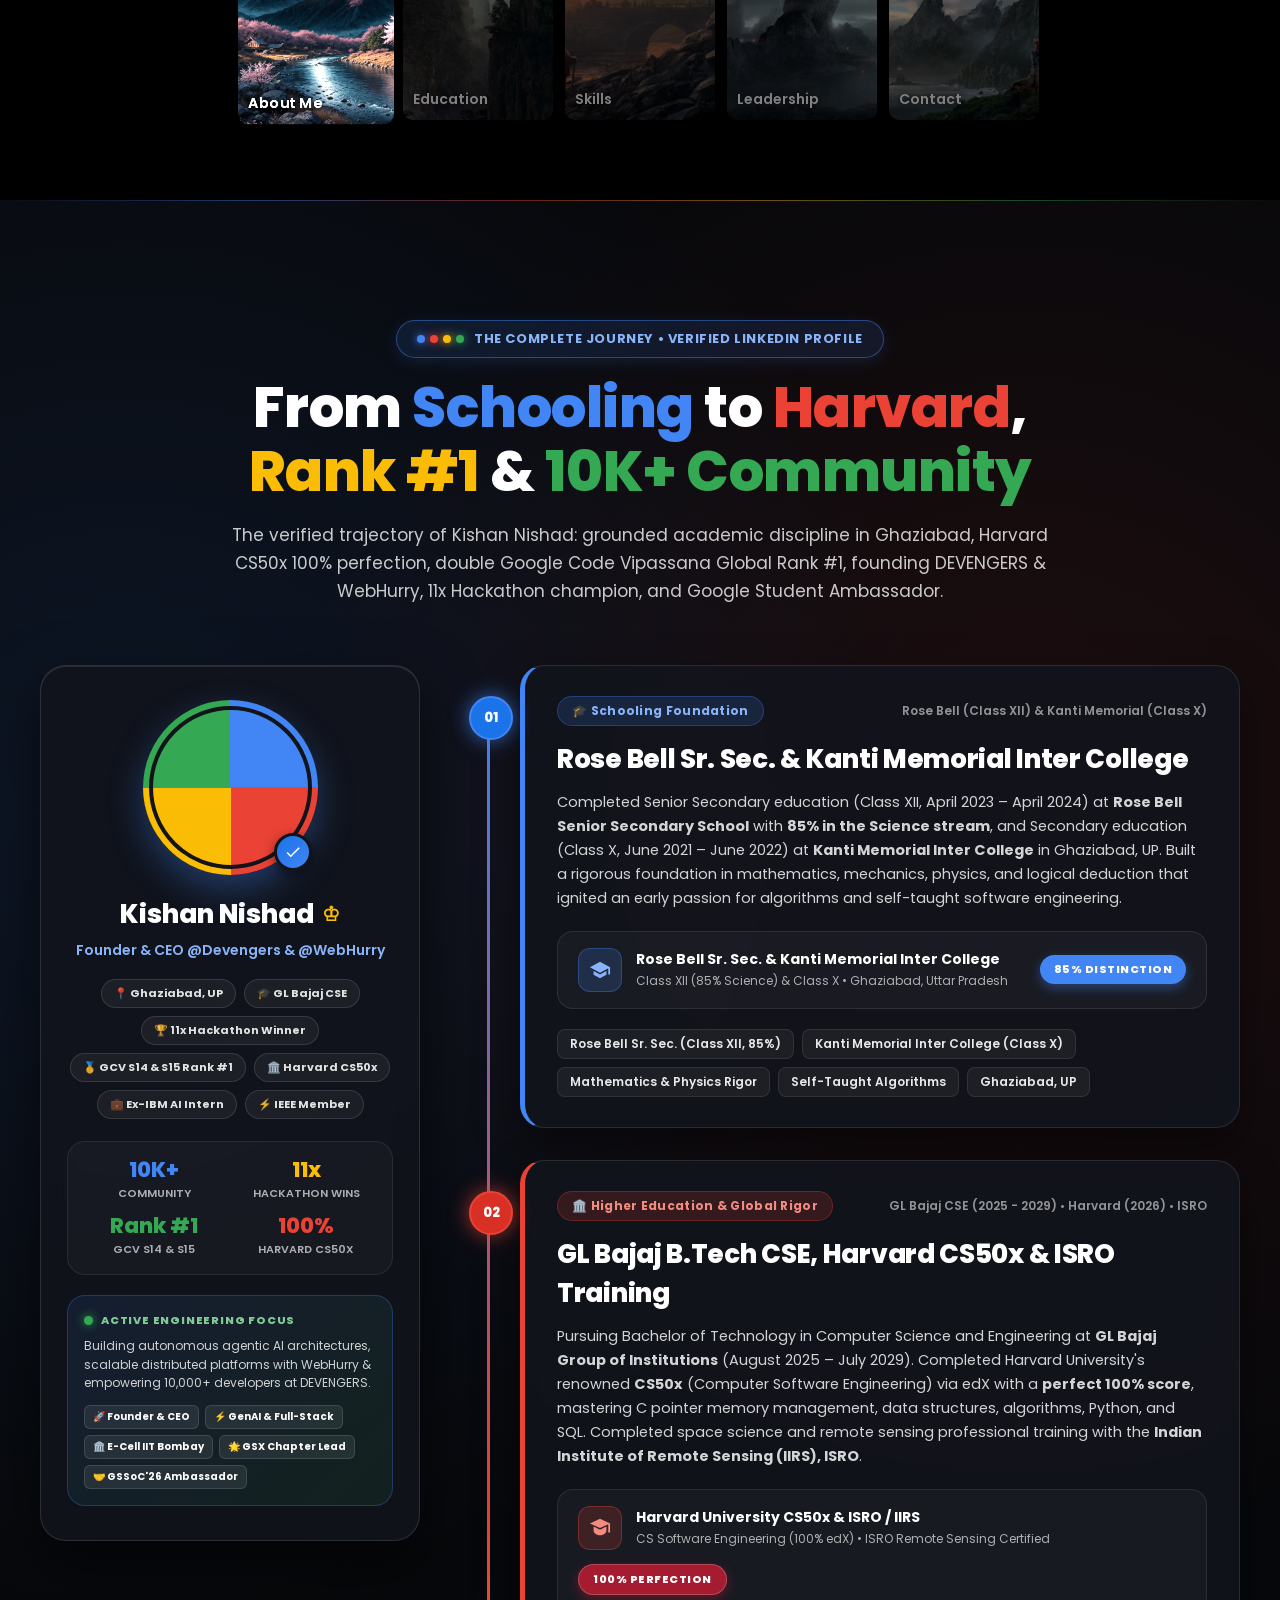
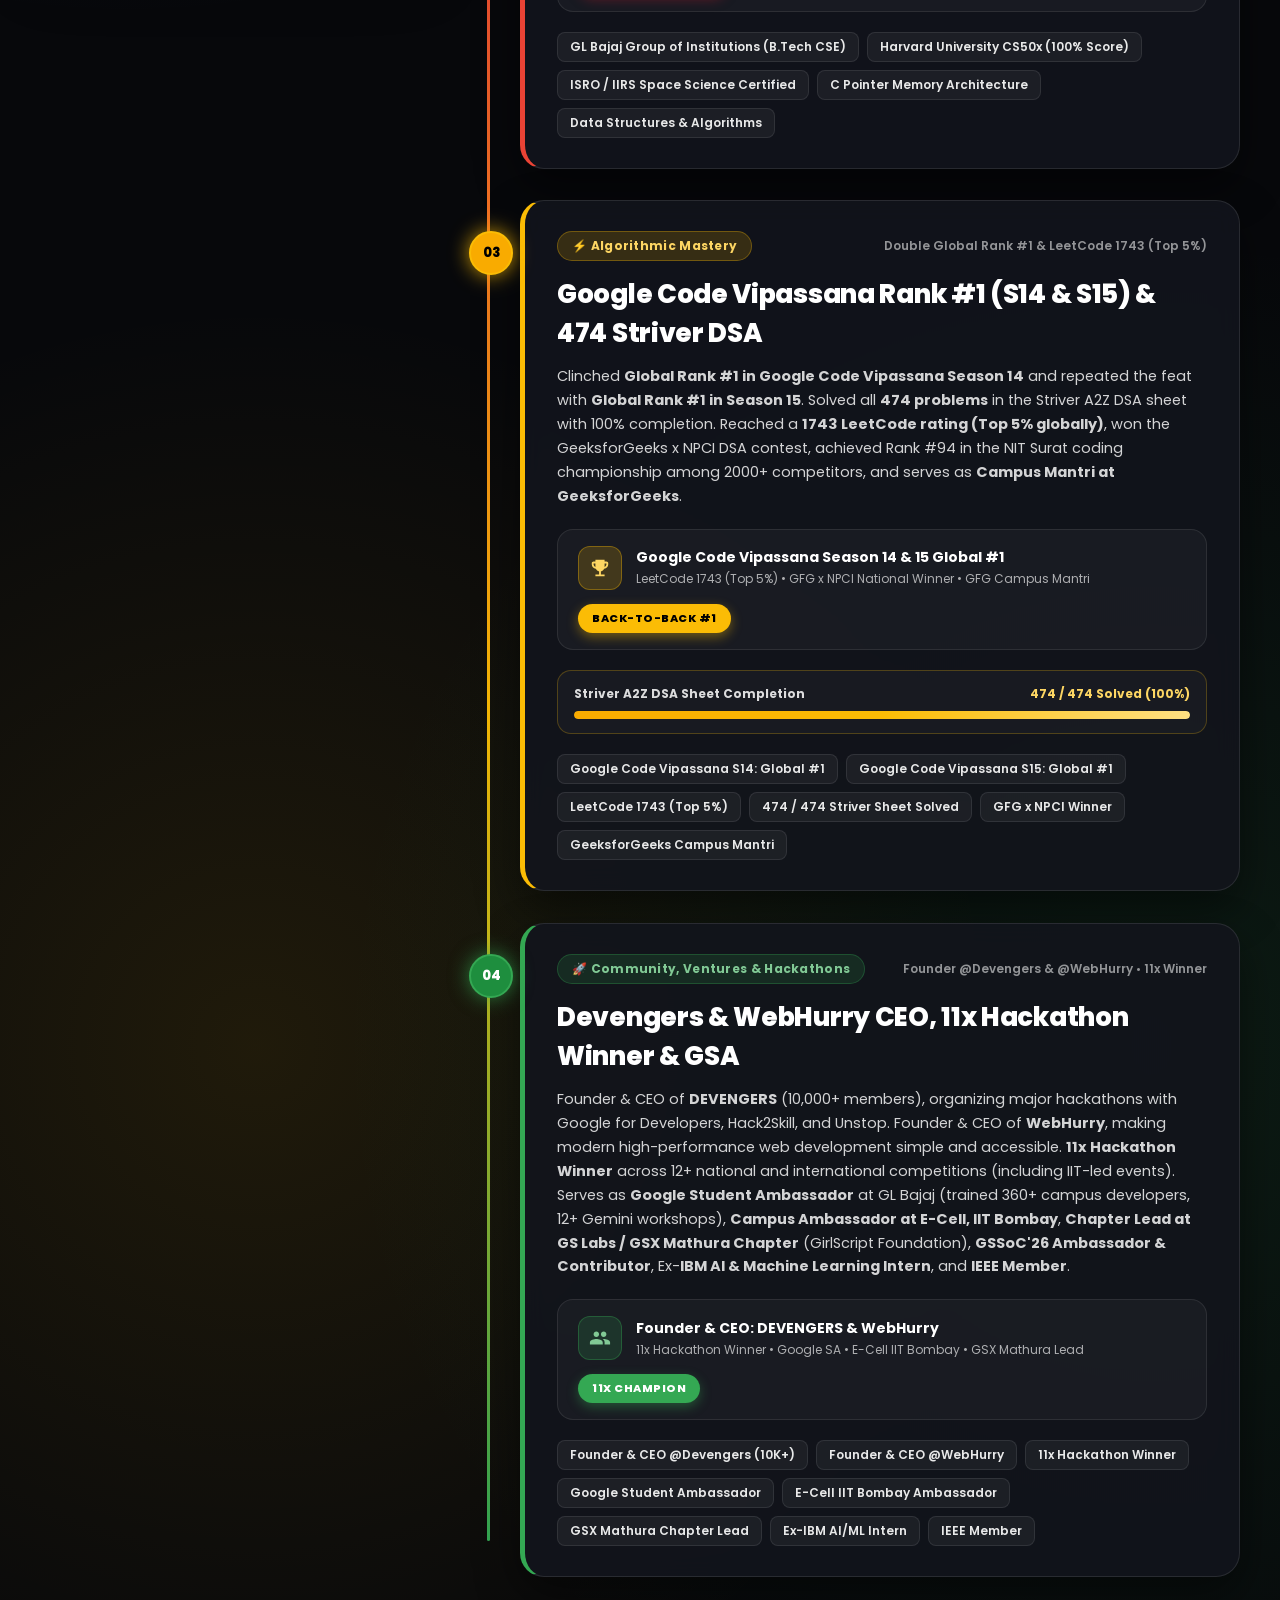
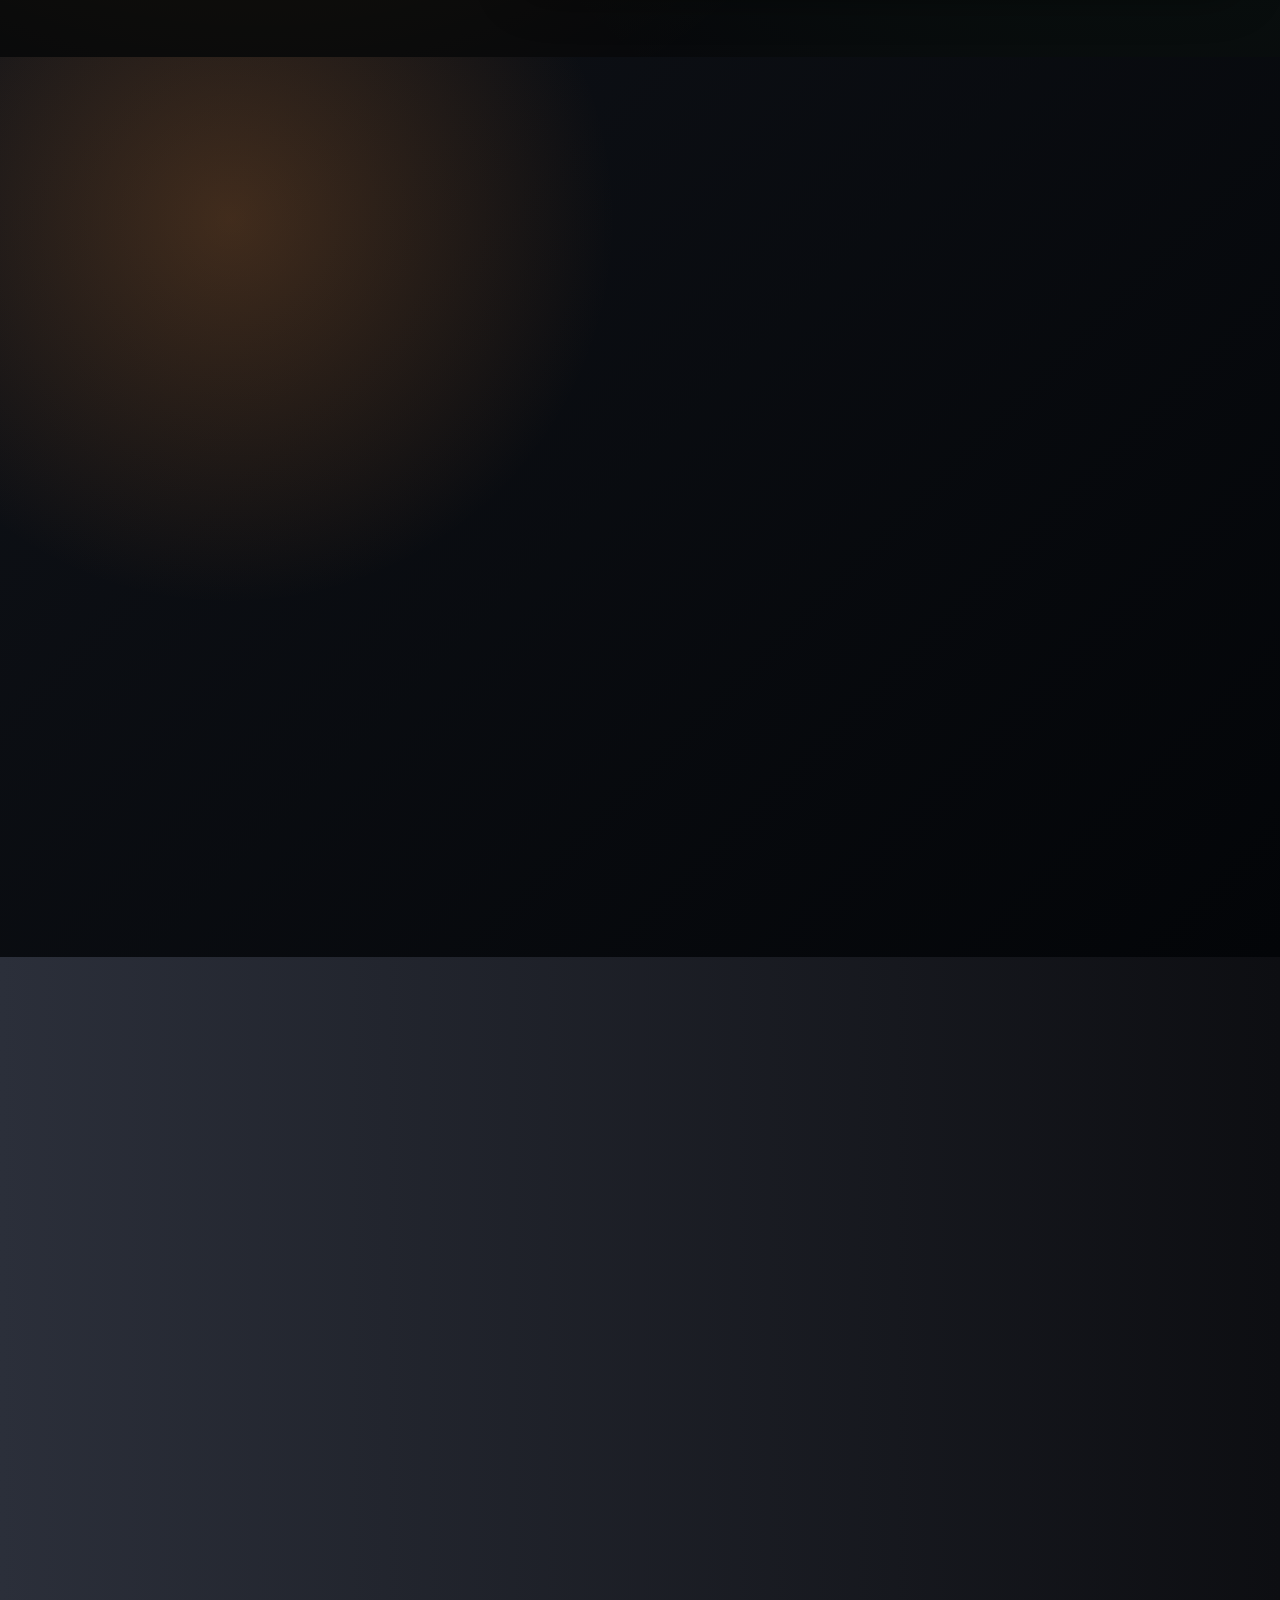
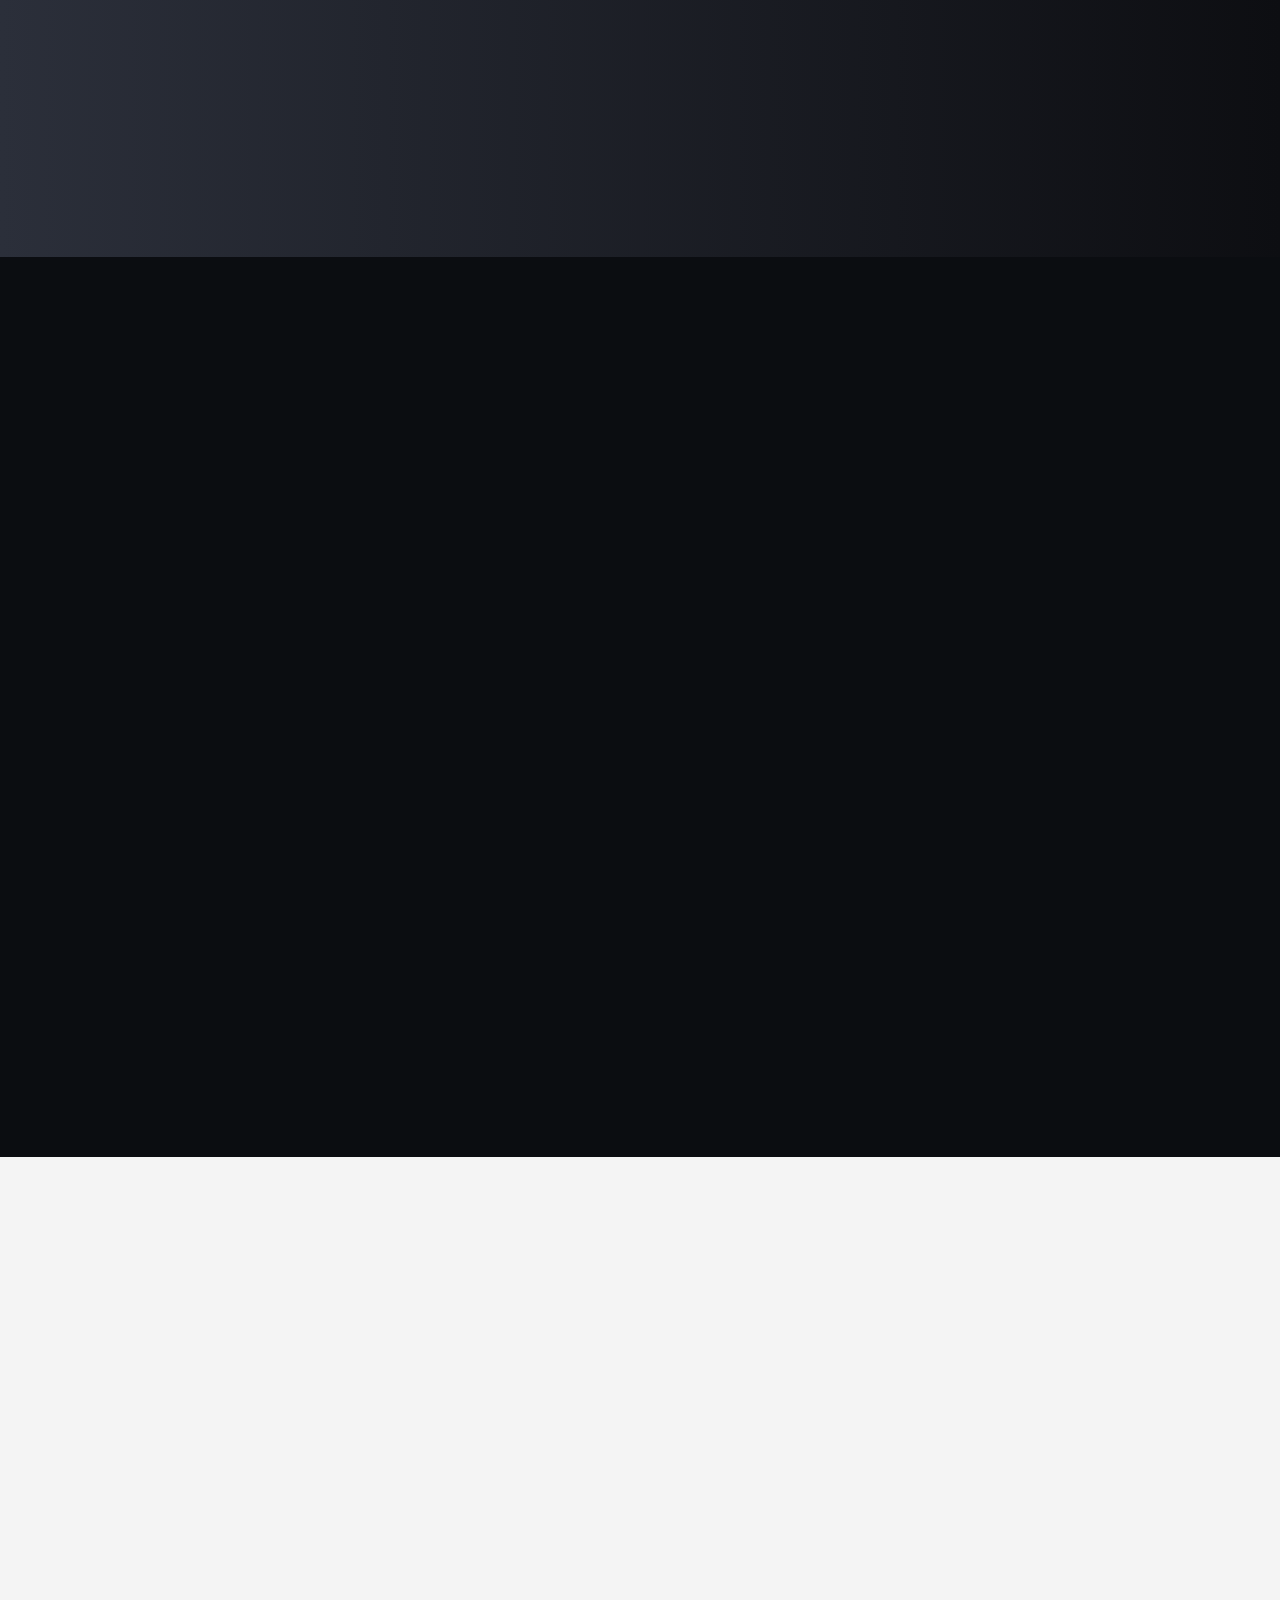
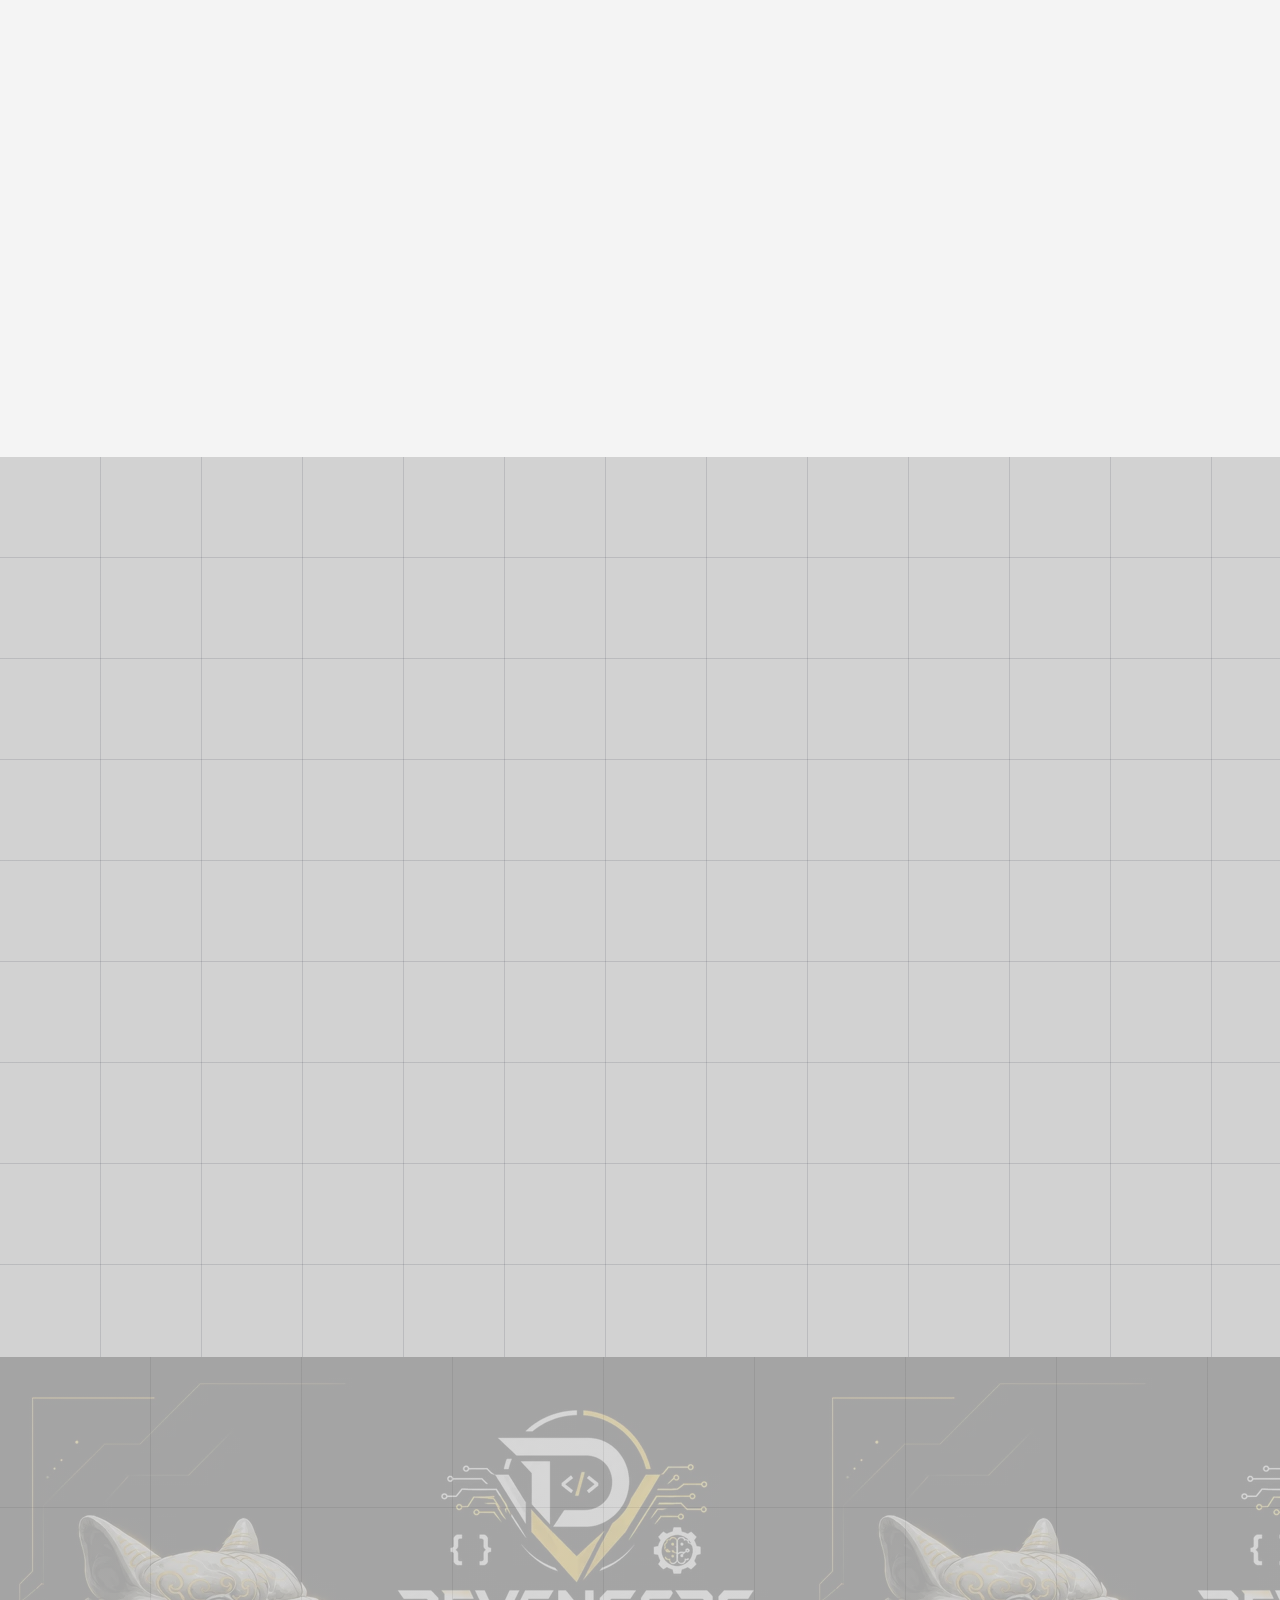
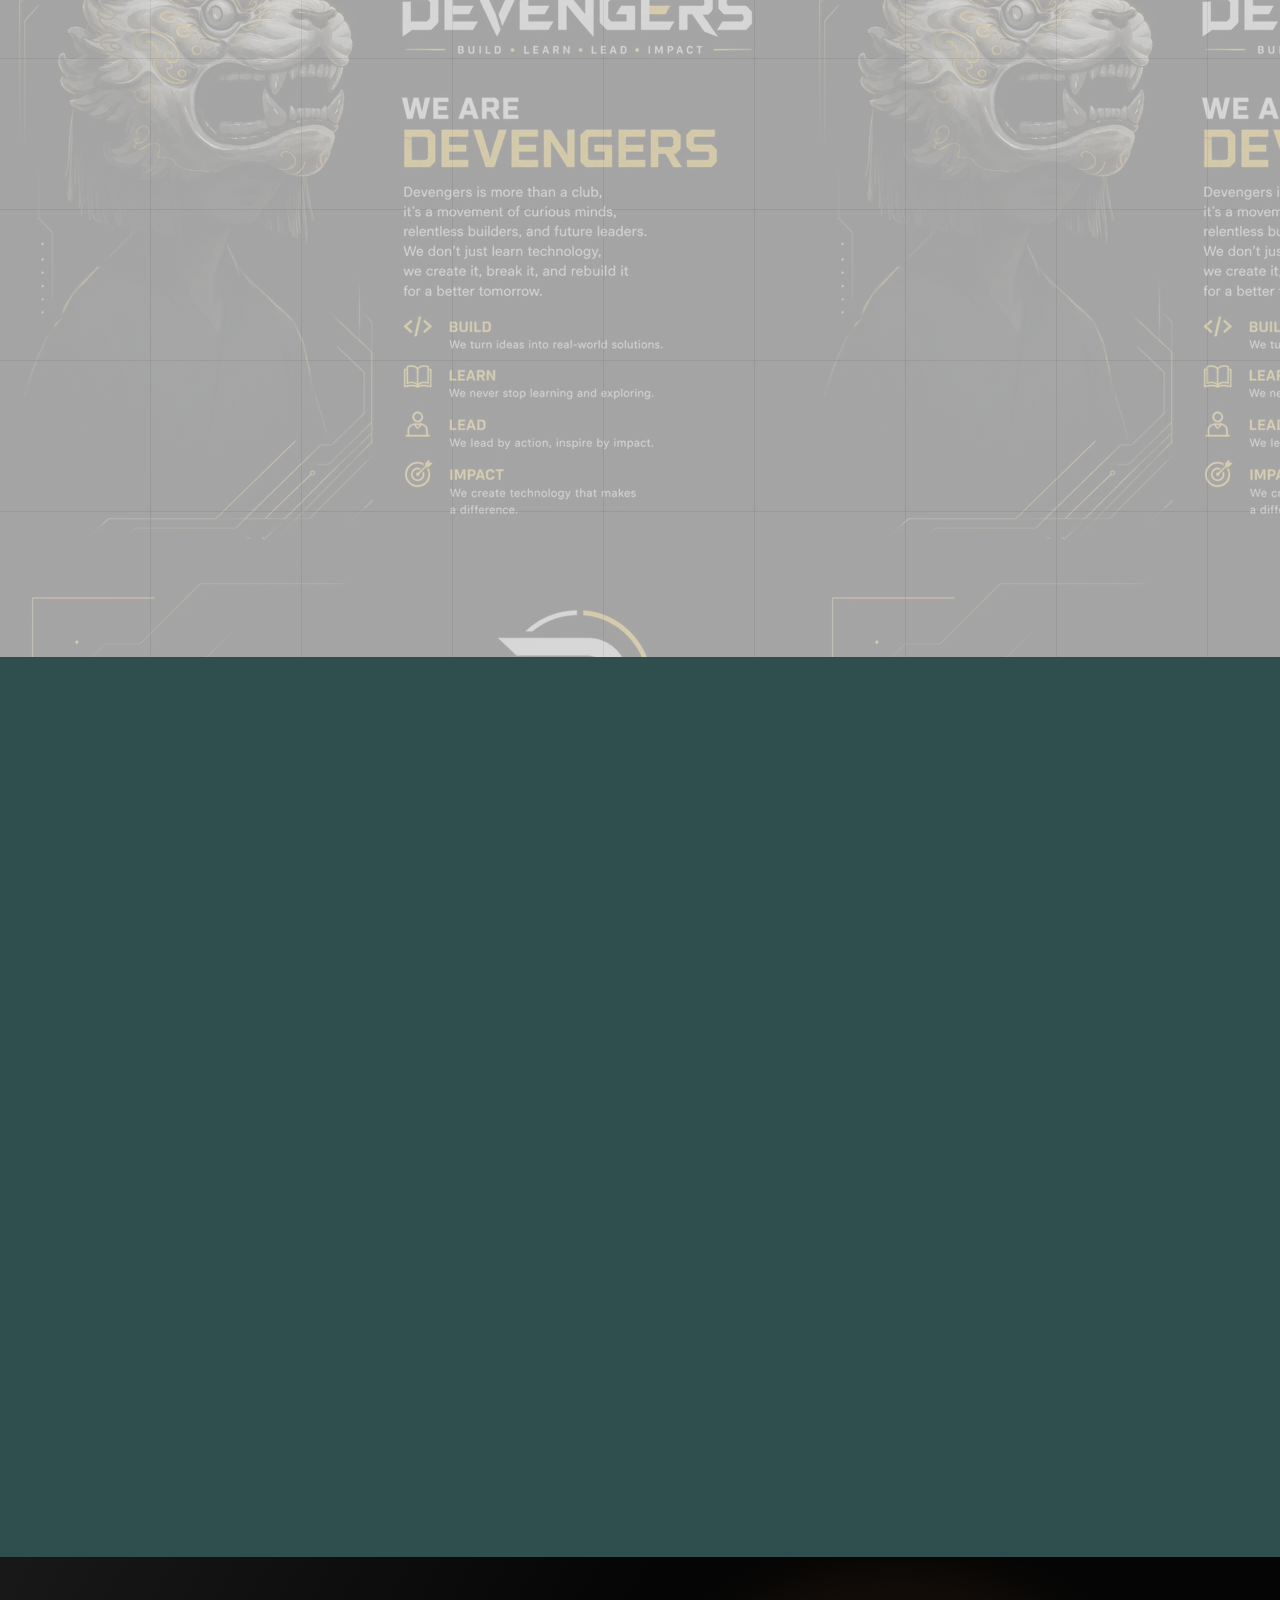
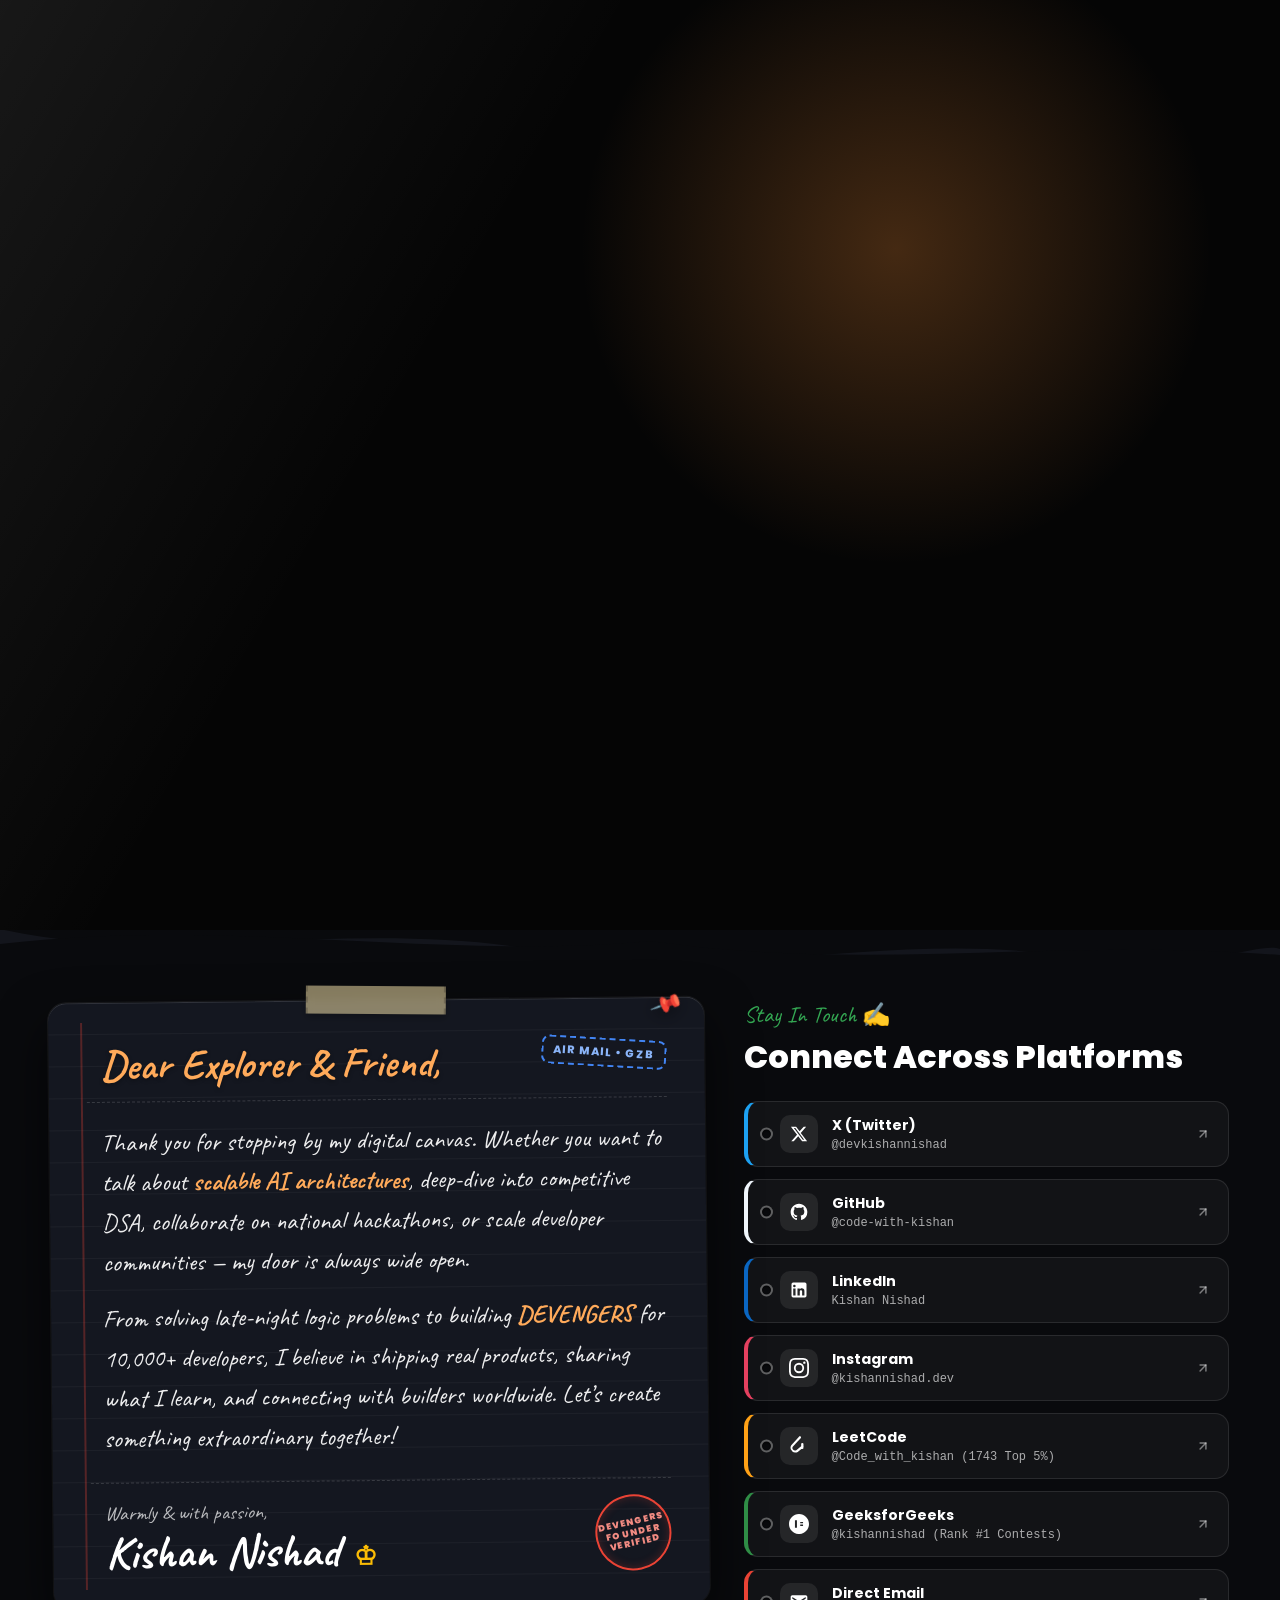
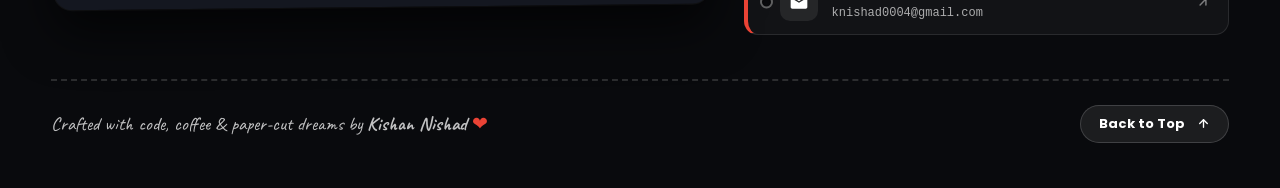
==== commit 11ba1d59: "feat: add Canva theme animated suite with ambient aurora mesh, floating magnetic badges, sparkle sta" ====
--- a/index.html
+++ b/index.html
@@ -361,6 +361,363 @@
     url("Landingpage/Assests/2.webp") center / cover no-repeat;
 }
 
+/* ==========================================================================
+   CANVA THEME & ANIMATED SUITE (Vibrant Creative Agency Aesthetic)
+   - Ambient Aurora Glow Mesh (GPU Composited)
+   - Interactive Floating Badges & Magnetic Stickers
+   - Canva Sparkle Doodles & Interactive Click Bursts
+   - Iridescent Gradient Text Shimmer
+   ========================================================================== */
+
+/* 1. Aurora Ambient Mesh Orbs */
+.canva-aurora {
+  position: absolute;
+  inset: 0;
+  overflow: hidden;
+  pointer-events: none;
+  z-index: 1;
+}
+
+.aurora-orb {
+  position: absolute;
+  border-radius: 50%;
+  filter: blur(85px);
+  opacity: 0.38;
+  will-change: transform;
+  mix-blend-mode: screen;
+}
+
+.aurora-orb.orb-1 {
+  width: 450px;
+  height: 450px;
+  background: radial-gradient(circle, #7928ca 0%, rgba(121, 40, 202, 0) 70%);
+  top: 10%;
+  right: 15%;
+  animation: canvaOrbFloat1 18s ease-in-out infinite alternate;
+}
+
+.aurora-orb.orb-2 {
+  width: 500px;
+  height: 500px;
+  background: radial-gradient(circle, #00dfd8 0%, rgba(0, 223, 216, 0) 70%);
+  bottom: 10%;
+  left: 20%;
+  animation: canvaOrbFloat2 22s ease-in-out infinite alternate;
+}
+
+.aurora-orb.orb-3 {
+  width: 380px;
+  height: 380px;
+  background: radial-gradient(circle, #ff007a 0%, rgba(255, 0, 122, 0) 70%);
+  top: 45%;
+  right: 35%;
+  animation: canvaOrbFloat3 15s ease-in-out infinite alternate;
+}
+
+@keyframes canvaOrbFloat1 {
+  0% { transform: translate(0, 0) scale(1); }
+  50% { transform: translate(-60px, 40px) scale(1.15); }
+  100% { transform: translate(40px, -50px) scale(0.9); }
+}
+
+@keyframes canvaOrbFloat2 {
+  0% { transform: translate(0, 0) scale(1); }
+  50% { transform: translate(70px, -50px) scale(1.2); }
+  100% { transform: translate(-50px, 30px) scale(0.95); }
+}
+
+@keyframes canvaOrbFloat3 {
+  0% { transform: translate(0, 0) scale(0.9); }
+  50% { transform: translate(-40px, -60px) scale(1.1); }
+  100% { transform: translate(50px, 40px) scale(1); }
+}
+
+/* 2. Iridescent Canva Gradient Text Shimmer */
+.hero-content h1 span:last-child {
+  background: linear-gradient(115deg, #ffffff 0%, #00f2fe 28%, #7928ca 52%, #ff007a 76%, #ffffff 100%);
+  background-size: 240% auto;
+  -webkit-background-clip: text;
+  -webkit-text-fill-color: transparent;
+  display: inline-block;
+  animation: canvaTextShimmer 7s linear infinite;
+  text-shadow: none;
+  filter: drop-shadow(0 6px 24px rgba(0, 223, 216, 0.35));
+}
+
+@keyframes canvaTextShimmer {
+  0% { background-position: 0% center; }
+  100% { background-position: 240% center; }
+}
+
+/* 3. Floating Canva Stickers & Badges */
+.canva-stickers-wrap {
+  position: absolute;
+  inset: 0;
+  pointer-events: none;
+  z-index: 3;
+  overflow: hidden;
+}
+
+.canva-sticker {
+  position: absolute;
+  pointer-events: auto;
+  display: inline-flex;
+  align-items: center;
+  gap: 10px;
+  padding: 10px 20px;
+  border-radius: 999px;
+  font-family: 'Poppins', sans-serif;
+  font-size: 13.5px;
+  font-weight: 700;
+  letter-spacing: 0.3px;
+  color: #ffffff;
+  backdrop-filter: blur(16px);
+  -webkit-backdrop-filter: blur(16px);
+  cursor: grab;
+  user-select: none;
+  box-shadow: 0 12px 32px rgba(0, 0, 0, 0.45), inset 0 1px 0 rgba(255, 255, 255, 0.35);
+  transition: transform 0.35s cubic-bezier(0.18, 0.89, 0.32, 1.28), box-shadow 0.35s ease;
+  will-change: transform;
+}
+
+.canva-sticker:hover {
+  transform: scale(1.1) translateY(-6px) rotate(2deg) !important;
+  box-shadow: 0 18px 42px rgba(0, 0, 0, 0.55), inset 0 1px 0 rgba(255, 255, 255, 0.6);
+  z-index: 10;
+}
+
+.canva-sticker:active {
+  cursor: grabbing;
+  transform: scale(0.96) !important;
+}
+
+/* Individual Sticker Styles */
+.sticker-hackathon {
+  top: 18%;
+  right: 12%;
+  background: linear-gradient(135deg, rgba(255, 170, 0, 0.35), rgba(255, 77, 0, 0.25));
+  border: 1.5px solid rgba(255, 185, 45, 0.75);
+  box-shadow: 0 12px 32px rgba(255, 136, 0, 0.3), inset 0 1px 0 rgba(255, 230, 150, 0.5);
+  animation: canvaFloatA 5.5s ease-in-out infinite alternate;
+}
+
+.sticker-founder {
+  top: 36%;
+  right: 6%;
+  background: linear-gradient(135deg, rgba(0, 223, 216, 0.32), rgba(121, 40, 202, 0.35));
+  border: 1.5px solid rgba(0, 223, 216, 0.7);
+  box-shadow: 0 12px 32px rgba(0, 223, 216, 0.3), inset 0 1px 0 rgba(200, 255, 255, 0.5);
+  animation: canvaFloatB 6.2s ease-in-out infinite alternate;
+}
+
+.sticker-cs50 {
+  bottom: 22%;
+  right: 14%;
+  background: linear-gradient(135deg, rgba(220, 20, 60, 0.35), rgba(139, 0, 0, 0.25));
+  border: 1.5px solid rgba(255, 80, 100, 0.7);
+  box-shadow: 0 12px 32px rgba(220, 20, 60, 0.3), inset 0 1px 0 rgba(255, 180, 190, 0.5);
+  animation: canvaFloatC 5.8s ease-in-out infinite alternate;
+}
+
+.sticker-gsa {
+  top: 14%;
+  left: 36%;
+  background: linear-gradient(135deg, rgba(66, 133, 244, 0.32), rgba(52, 168, 83, 0.28));
+  border: 1.5px solid rgba(66, 133, 244, 0.7);
+  box-shadow: 0 12px 32px rgba(66, 133, 244, 0.3), inset 0 1px 0 rgba(200, 230, 255, 0.5);
+  animation: canvaFloatD 6.8s ease-in-out infinite alternate;
+}
+
+.sticker-status {
+  display: inline-flex;
+  align-items: center;
+  gap: 8px;
+  background: rgba(15, 23, 42, 0.75);
+  border: 1px solid rgba(34, 197, 94, 0.5);
+  font-size: 12.5px;
+  font-weight: 600;
+  padding: 6px 14px;
+  border-radius: 999px;
+  margin-top: 18px;
+  color: #f1f5f9;
+  box-shadow: 0 6px 20px rgba(0, 0, 0, 0.4);
+}
+
+.live-dot {
+  width: 8px;
+  height: 8px;
+  border-radius: 50%;
+  background: #22c55e;
+  box-shadow: 0 0 12px #22c55e;
+  animation: canvaPulseDot 1.8s ease-in-out infinite;
+}
+
+@keyframes canvaPulseDot {
+  0%, 100% { transform: scale(1); opacity: 1; }
+  50% { transform: scale(1.4); opacity: 0.6; }
+}
+
+@keyframes canvaFloatA {
+  0% { transform: translate(0, 0) rotate(-2deg); }
+  100% { transform: translate(12px, -18px) rotate(2deg); }
+}
+
+@keyframes canvaFloatB {
+  0% { transform: translate(0, 0) rotate(2deg); }
+  100% { transform: translate(-15px, 20px) rotate(-3deg); }
+}
+
+@keyframes canvaFloatC {
+  0% { transform: translate(0, 0) rotate(-3deg); }
+  100% { transform: translate(14px, -16px) rotate(1deg); }
+}
+
+@keyframes canvaFloatD {
+  0% { transform: translate(0, 0) rotate(1deg); }
+  100% { transform: translate(-10px, 16px) rotate(-2deg); }
+}
+
+/* 4. Canva Sparkle Elements (Twinkling Star Accents) */
+.canva-sparkle {
+  position: absolute;
+  pointer-events: none;
+  animation: canvaSparkleTwinkle 3.2s ease-in-out infinite alternate;
+}
+
+.canva-sparkle svg {
+  width: 100%;
+  height: 100%;
+  fill: #ffd700;
+  filter: drop-shadow(0 0 10px rgba(255, 220, 100, 0.85));
+}
+
+.sparkle-1 {
+  width: 26px;
+  height: 26px;
+  top: 12%;
+  left: 10%;
+  animation-delay: 0s;
+}
+
+.sparkle-2 {
+  width: 32px;
+  height: 32px;
+  top: 28%;
+  right: 28%;
+  animation-delay: 1.2s;
+}
+
+.sparkle-3 {
+  width: 22px;
+  height: 22px;
+  bottom: 25%;
+  left: 45%;
+  animation-delay: 2.1s;
+}
+
+@keyframes canvaSparkleTwinkle {
+  0% { transform: scale(0.65) rotate(0deg); opacity: 0.35; }
+  50% { transform: scale(1.3) rotate(90deg); opacity: 1; }
+  100% { transform: scale(0.75) rotate(180deg); opacity: 0.45; }
+}
+
+/* 5. Click Particle Burst (Canva Confetti/Sparkle Explosion) */
+.canva-click-particle {
+  position: fixed;
+  pointer-events: none;
+  z-index: 999999;
+  border-radius: 50%;
+  will-change: transform, opacity;
+  animation: canvaParticleFade 0.8s cubic-bezier(0.18, 0.89, 0.32, 1.28) forwards;
+  user-select: none;
+}
+
+@keyframes canvaParticleFade {
+  0% { transform: translate(0, 0) scale(1) rotate(0deg); opacity: 1; }
+  100% { transform: translate(var(--tx), var(--ty)) scale(0) rotate(var(--rot)); opacity: 0; }
+}
+
+/* Mobile Responsiveness for Canva Stickers */
+@media (max-width: 900px) {
+  .canva-sticker {
+    font-size: 11.5px;
+    padding: 7px 14px;
+    gap: 6px;
+  }
+  .sticker-gsa {
+    display: none;
+  }
+  .sticker-hackathon {
+    top: 12%;
+    right: 4%;
+  }
+  .sticker-founder {
+    top: 24%;
+    right: 3%;
+  }
+  .sticker-cs50 {
+    display: none;
+  }
+}
+
+@media (max-width: 560px) {
+  .sticker-hackathon,
+  .sticker-founder,
+  .sticker-cs50,
+  .sticker-gsa {
+    display: none !important;
+  }
+  .canva-mobile-badge-row {
+    display: flex !important;
+    flex-wrap: wrap;
+    gap: 8px;
+    margin-top: 14px;
+  }
+  .canva-mobile-badge {
+    display: inline-flex;
+    align-items: center;
+    gap: 6px;
+    padding: 6px 12px;
+    border-radius: 999px;
+    font-size: 11.5px;
+    font-weight: 700;
+    color: #fff;
+    backdrop-filter: blur(14px);
+    -webkit-backdrop-filter: blur(14px);
+    border: 1px solid rgba(255, 255, 255, 0.25);
+    box-shadow: 0 4px 14px rgba(0, 0, 0, 0.35);
+  }
+  .badge-hacks {
+    background: linear-gradient(135deg, rgba(255, 170, 0, 0.35), rgba(255, 77, 0, 0.25));
+    border-color: rgba(255, 185, 45, 0.7);
+  }
+  .badge-ceo {
+    background: linear-gradient(135deg, rgba(0, 223, 216, 0.3), rgba(121, 40, 202, 0.35));
+    border-color: rgba(0, 223, 216, 0.65);
+  }
+  .badge-cs {
+    background: linear-gradient(135deg, rgba(220, 20, 60, 0.35), rgba(139, 0, 0, 0.25));
+    border-color: rgba(255, 80, 100, 0.65);
+  }
+}
+
+@media (min-width: 561px) {
+  .canva-mobile-badge-row {
+    display: none !important;
+  }
+}
+
+/* Motion Guide: Respect Reduced Motion Preferences */
+@media (prefers-reduced-motion: reduce) {
+  .aurora-orb,
+  .canva-sticker,
+  .canva-sparkle,
+  .hero-content h1 span:last-child {
+    animation: none !important;
+    transform: none !important;
+  }
+}
+
 .site-section {
   position: relative;
   min-height: 100vh;
@@ -4844,8 +5201,42 @@
     </nav>
 
     <main>
-      <!-- 3. Hero Section -->
+      <!-- 3. Hero Section (Canva Theme Animated Suite) -->
       <section class="landing" id="home">
+        <!-- Canva Ambient Aurora Mesh Orbs -->
+        <div class="canva-aurora" aria-hidden="true">
+          <div class="aurora-orb orb-1"></div>
+          <div class="aurora-orb orb-2"></div>
+          <div class="aurora-orb orb-3"></div>
+        </div>
+
+        <!-- Canva Interactive Floating Stickers & Magnetic Badges -->
+        <div class="canva-stickers-wrap" aria-hidden="true">
+          <div class="canva-sticker sticker-hackathon" title="11x Hackathon Winner across India &amp; Global contests">
+            <span>🏆</span> 11x Hackathon Winner
+          </div>
+          <div class="canva-sticker sticker-founder" title="Founder &amp; CEO of DEVENGERS &amp; WebHurry">
+            <span>🚀</span> Founder &amp; CEO @Devengers
+          </div>
+          <div class="canva-sticker sticker-cs50" title="Harvard CS50x 100% Certified">
+            <span>🎓</span> Harvard CS50x (100%)
+          </div>
+          <div class="canva-sticker sticker-gsa" title="Google Student Ambassador">
+            <span>🤖</span> Google Student Ambassador
+          </div>
+
+          <!-- Canva Sparkle Twinkles -->
+          <div class="canva-sparkle sparkle-1">
+            <svg viewBox="0 0 24 24"><path d="M12 0L14.5 9.5L24 12L14.5 14.5L12 24L9.5 14.5L0 12L9.5 9.5L12 0Z"/></svg>
+          </div>
+          <div class="canva-sparkle sparkle-2">
+            <svg viewBox="0 0 24 24"><path d="M12 0L14.5 9.5L24 12L14.5 14.5L12 24L9.5 14.5L0 12L9.5 9.5L12 0Z"/></svg>
+          </div>
+          <div class="canva-sparkle sparkle-3">
+            <svg viewBox="0 0 24 24"><path d="M12 0L14.5 9.5L24 12L14.5 14.5L12 24L9.5 14.5L0 12L9.5 9.5L12 0Z"/></svg>
+          </div>
+        </div>
+
         <section class="hero-content" aria-label="Kishan Nishad intro">
           <h1><span>Hi, I’m</span><span>Kishan Nishad</span></h1>
           <p class="animated-detail">
@@ -4854,6 +5245,17 @@
             <span>Full-Stack &amp; AI Engineer</span>
           </p>
           <p class="statement">Turning ideas into scalable AI products, full-stack architectures, and empowering 10,000+ developers.</p>
+
+          <div class="sticker-status">
+            <span class="live-dot"></span> Available for Keynotes, AI Collaborations &amp; Products
+          </div>
+
+          <!-- Mobile Responsive Canva Badges -->
+          <div class="canva-mobile-badge-row">
+            <div class="canva-mobile-badge badge-hacks"><span>🏆</span> 11x Hackathon Winner</div>
+            <div class="canva-mobile-badge badge-ceo"><span>🚀</span> Founder @Devengers</div>
+            <div class="canva-mobile-badge badge-cs"><span>🎓</span> Harvard CS50x</div>
+          </div>
         </section>
       </section>
 
@@ -6961,6 +7363,52 @@
     }
   })();
 
+  // ------------------------------------------------------------------------
+  // 11. CANVA INTERACTIVE CLICK SPARKLE BURST (DELIGHTFUL MICRO-INTERACTIONS)
+  // ------------------------------------------------------------------------
+  (() => {
+    const prefersReducedMotion = window.matchMedia("(prefers-reduced-motion: reduce)").matches;
+    if (prefersReducedMotion) return;
+
+    const colors = ["#00dfd8", "#7928ca", "#ff007a", "#ffaa40", "#ffffff", "#00f2fe", "#f59e0b"];
+    const shapes = ["★", "✦", "▲", "●", "◆", "✨"];
+
+    document.addEventListener("click", (e) => {
+      const target = e.target;
+      if (target.closest("button") || target.closest("a") || target.closest("input") || target.closest("textarea")) return;
+
+      const x = e.clientX;
+      const y = e.clientY;
+      const count = 7;
+
+      for (let i = 0; i < count; i++) {
+        const particle = document.createElement("span");
+        particle.className = "canva-click-particle";
+        const angle = (i / count) * 2 * Math.PI + (Math.random() - 0.5) * 0.45;
+        const velocity = 35 + Math.random() * 50;
+        const tx = Math.cos(angle) * velocity;
+        const ty = Math.sin(angle) * velocity;
+        const rot = (Math.random() * 360 - 180) + "deg";
+        const color = colors[Math.floor(Math.random() * colors.length)];
+        const shape = shapes[Math.floor(Math.random() * shapes.length)];
+        const size = 11 + Math.random() * 8;
+
+        particle.textContent = shape;
+        particle.style.left = x + "px";
+        particle.style.top = y + "px";
+        particle.style.color = color;
+        particle.style.fontSize = size + "px";
+        particle.style.textShadow = "0 0 10px " + color;
+        particle.style.setProperty("--tx", tx + "px");
+        particle.style.setProperty("--ty", ty + "px");
+        particle.style.setProperty("--rot", rot);
+
+        document.body.appendChild(particle);
+        setTimeout(() => particle.remove(), 800);
+      }
+    }, { passive: true });
+  })();
+
 };
 
 if (document.readyState === "loading") {
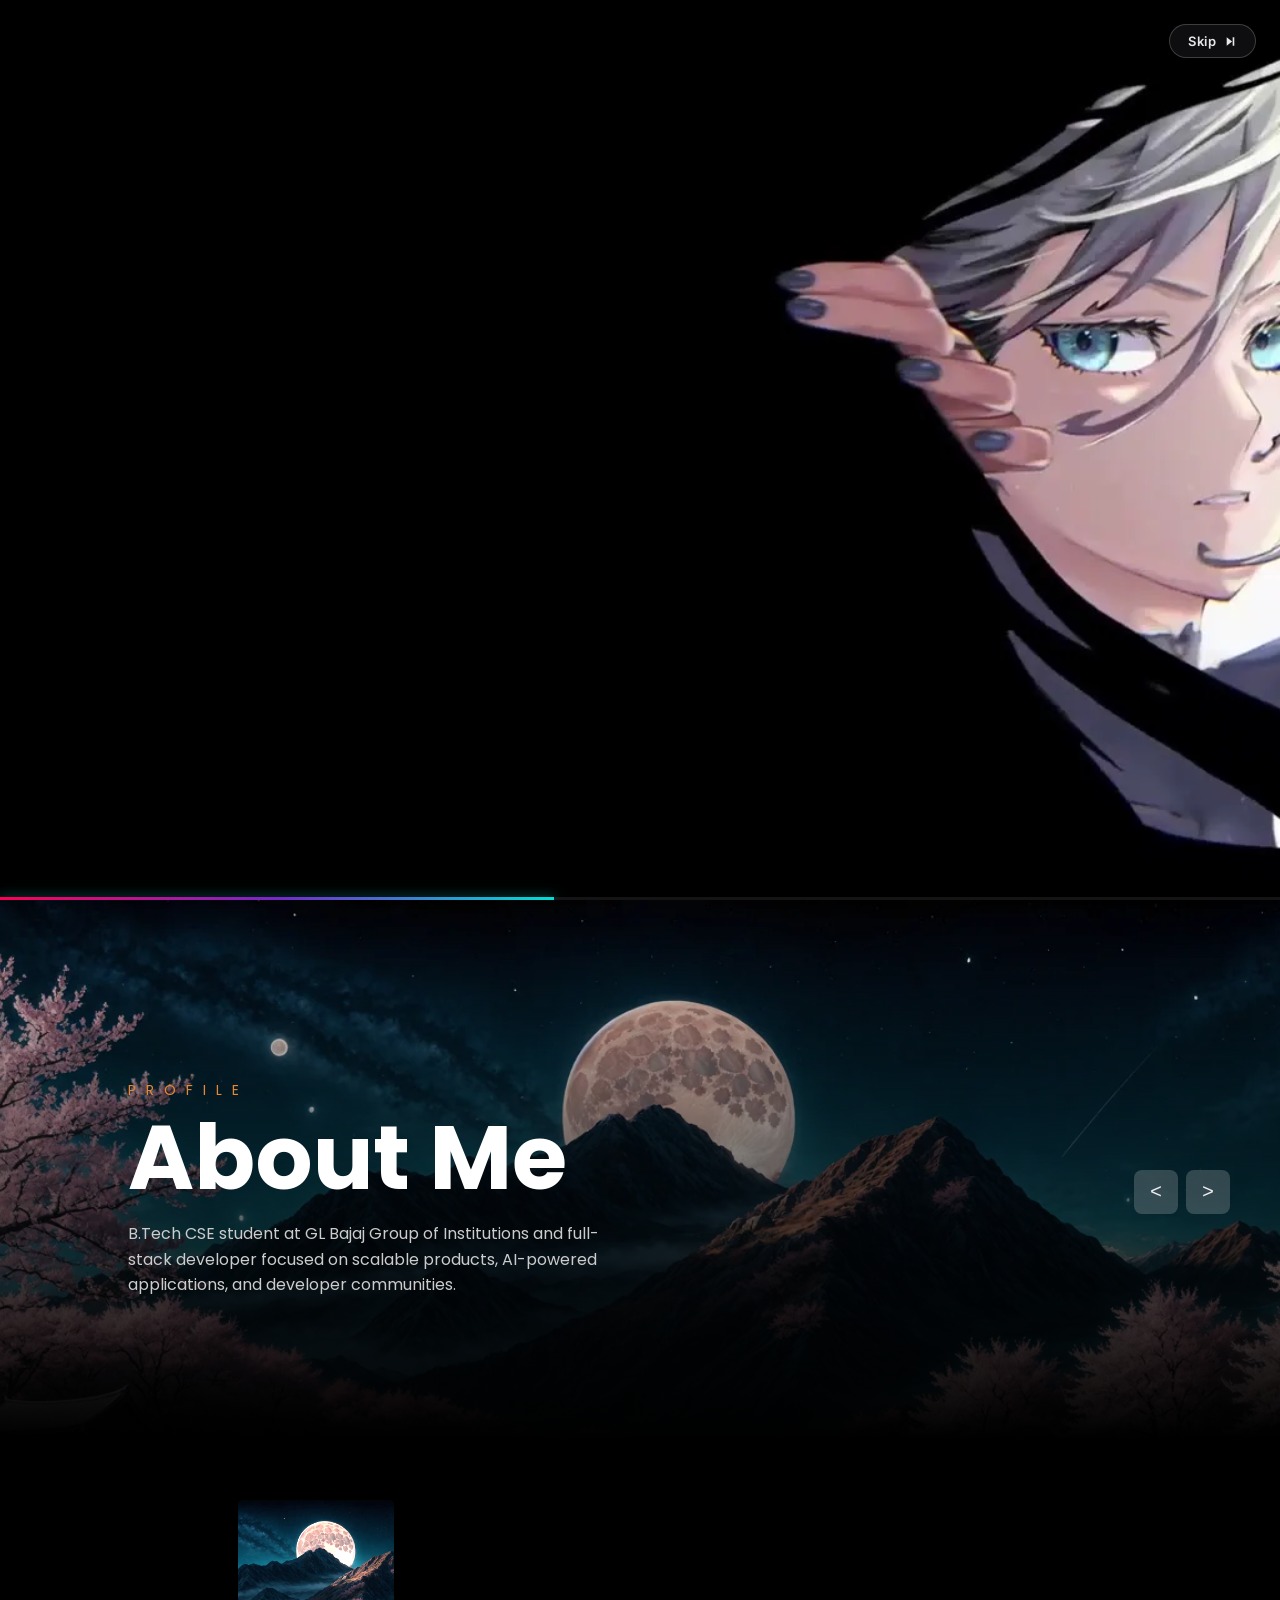
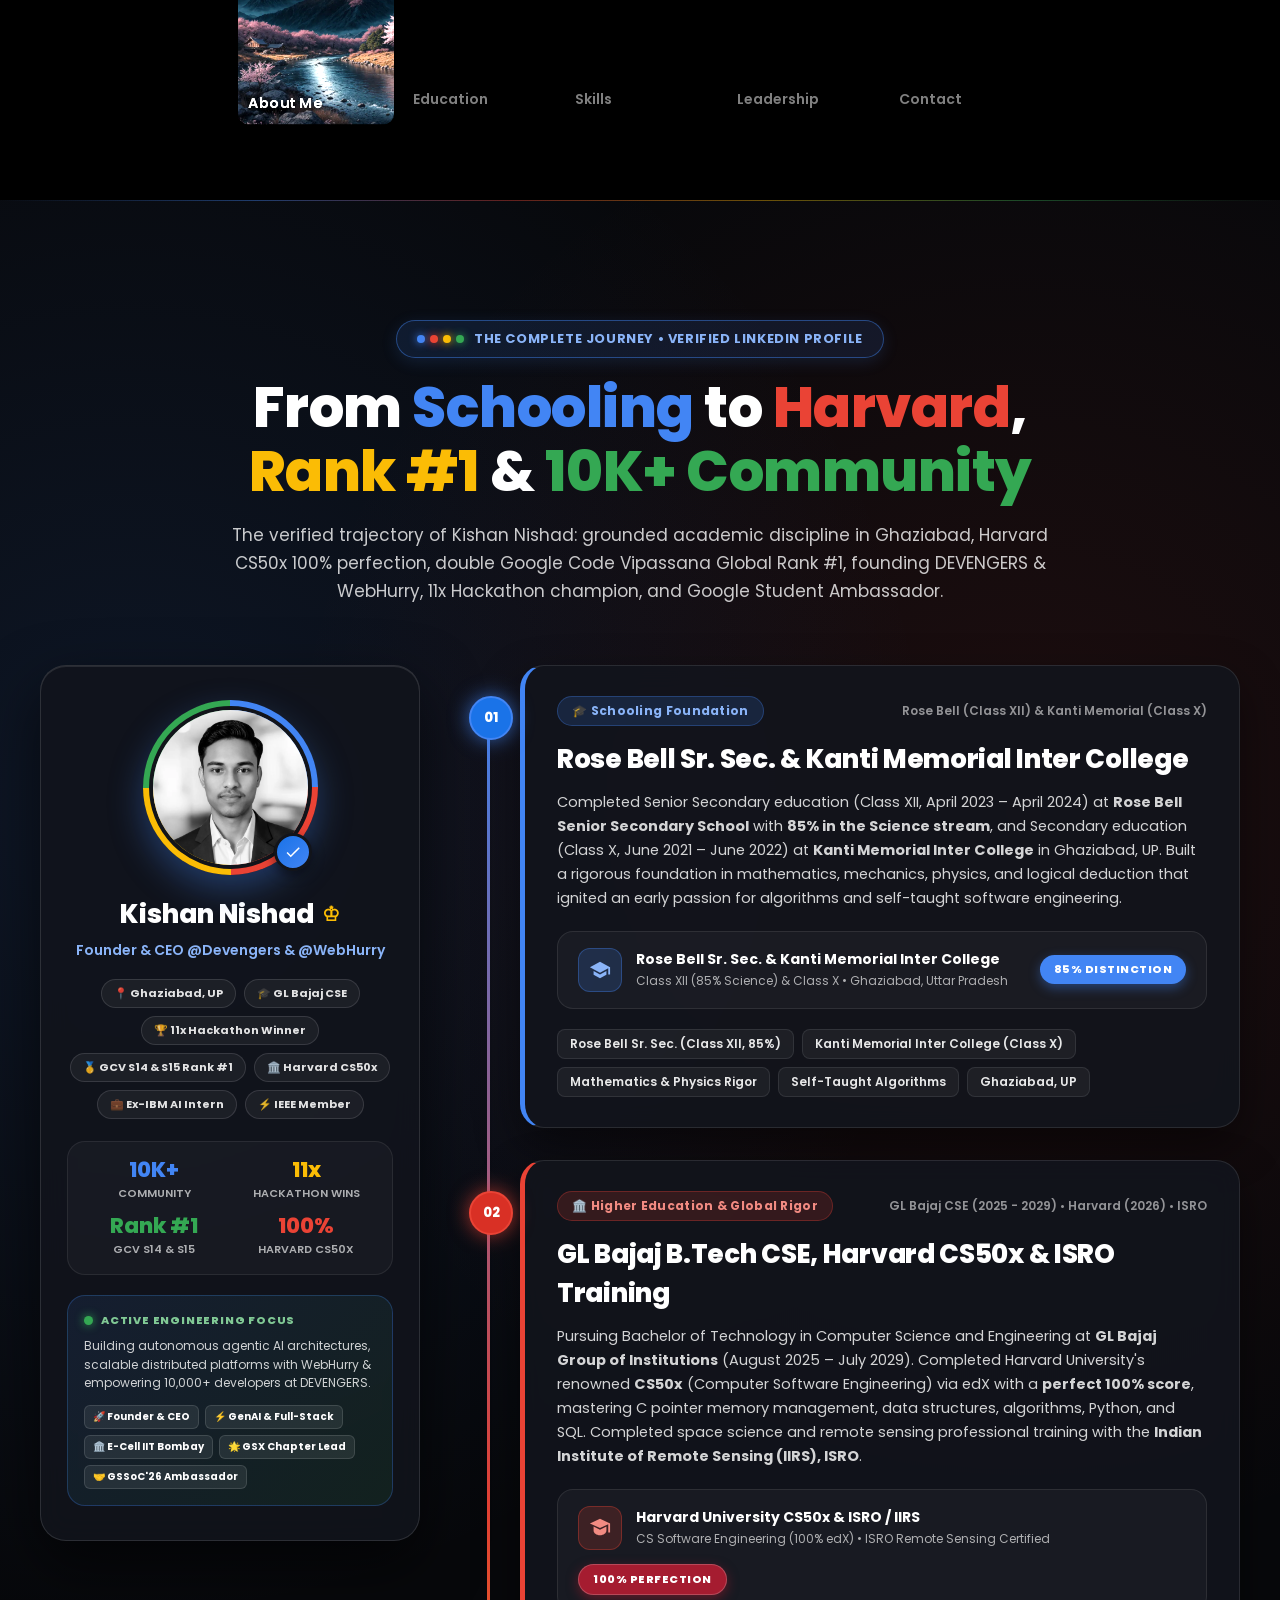
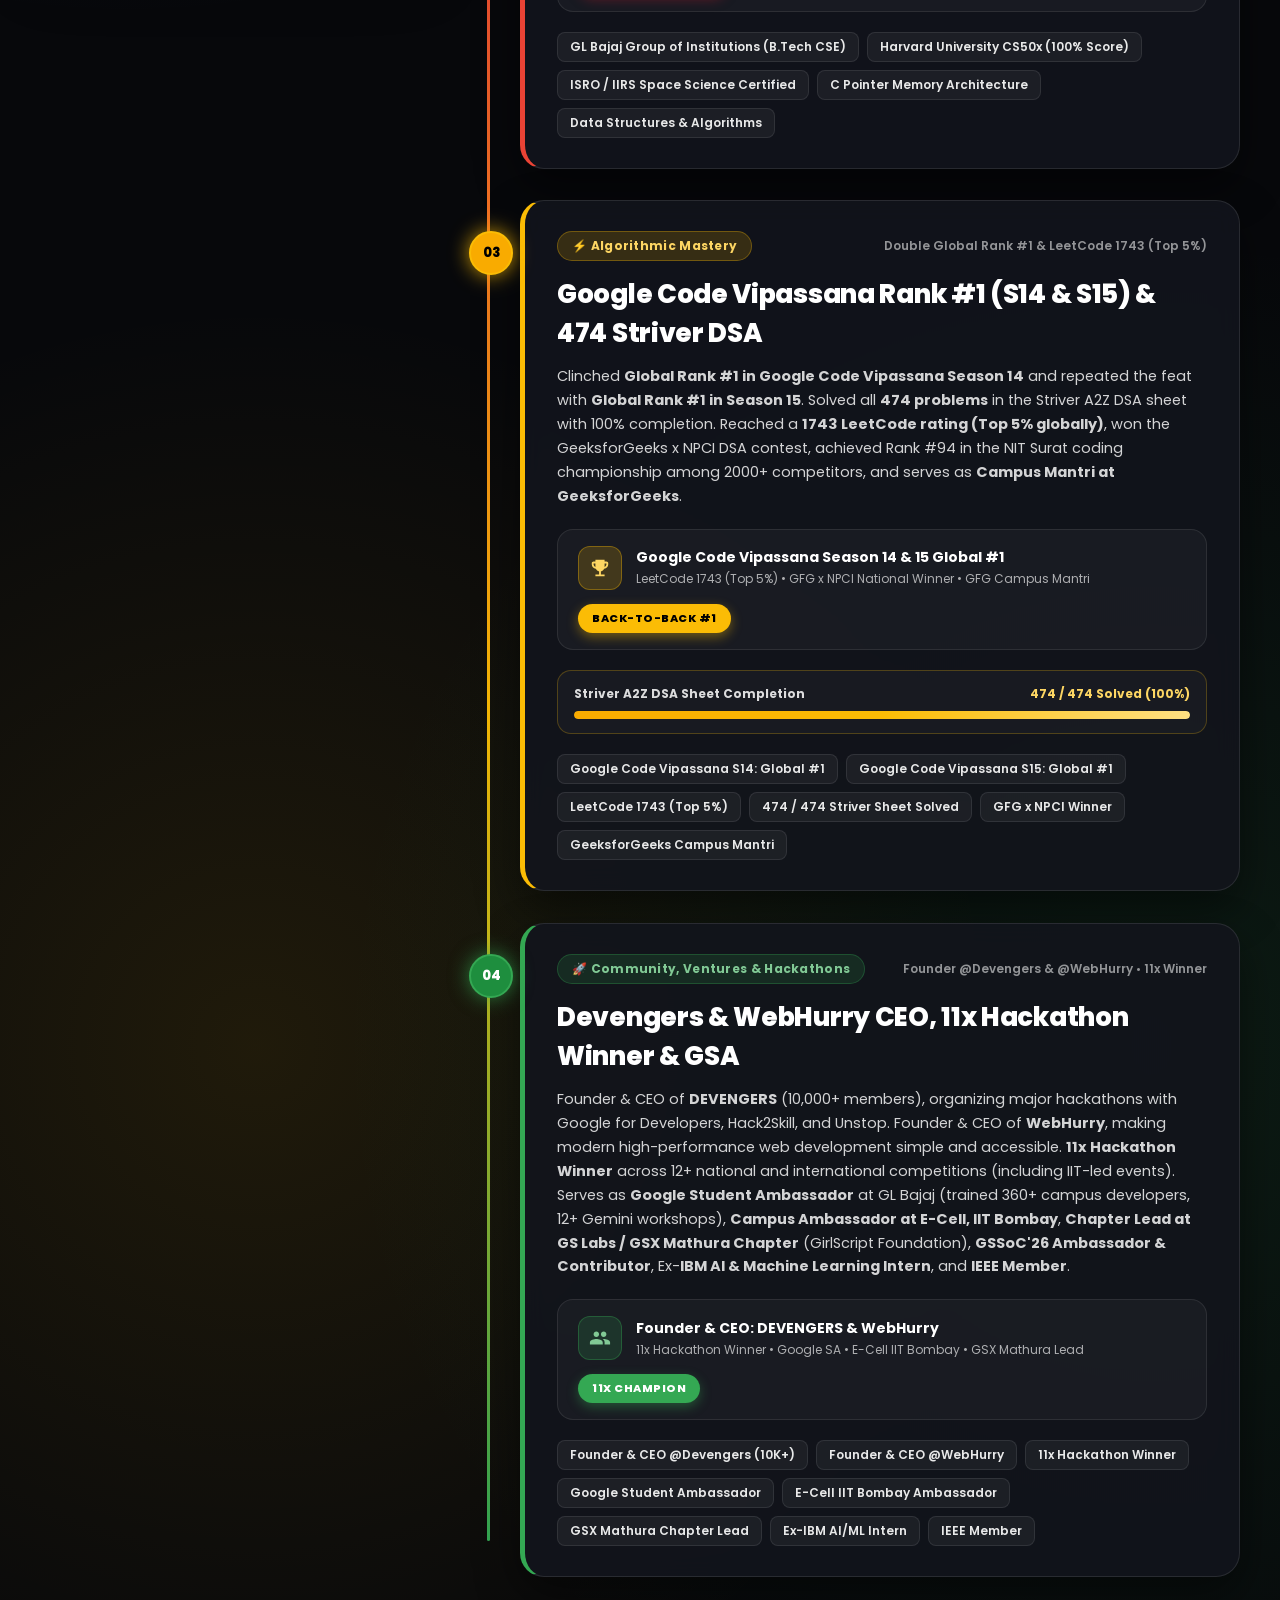
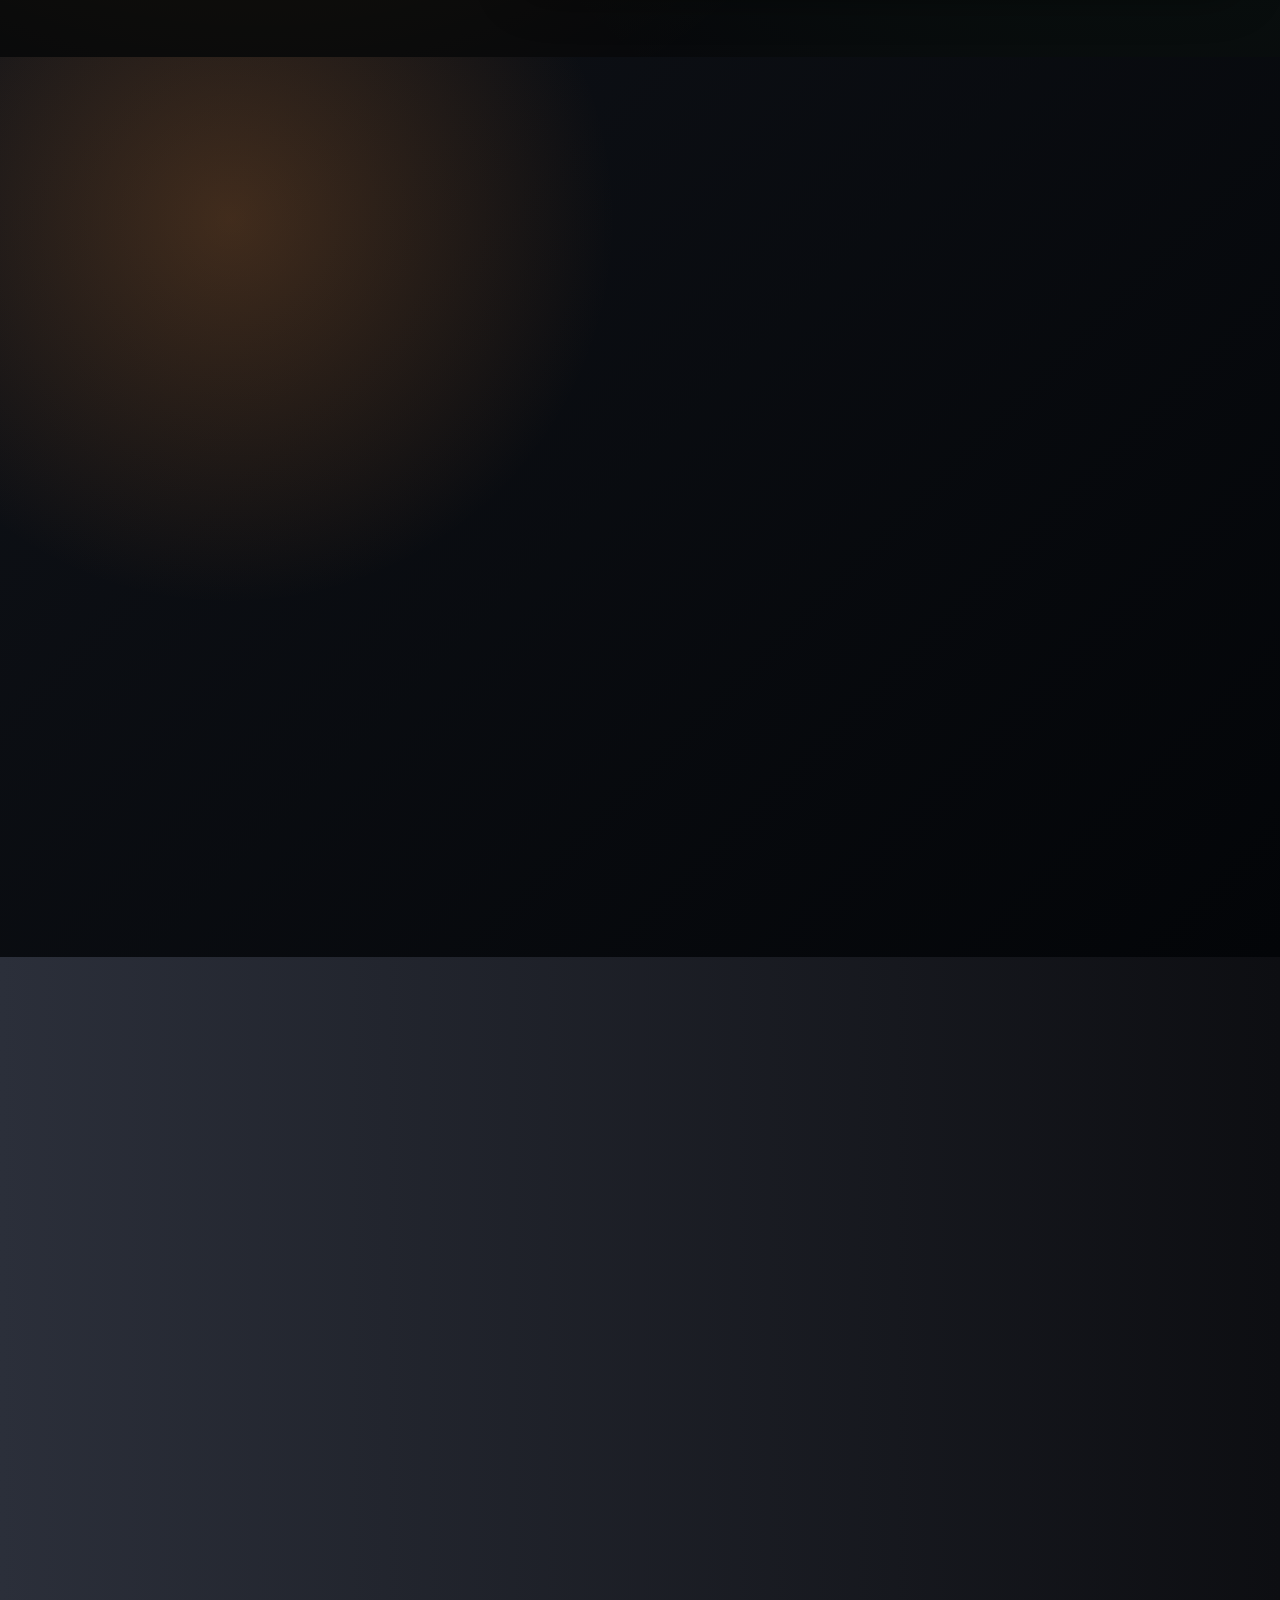
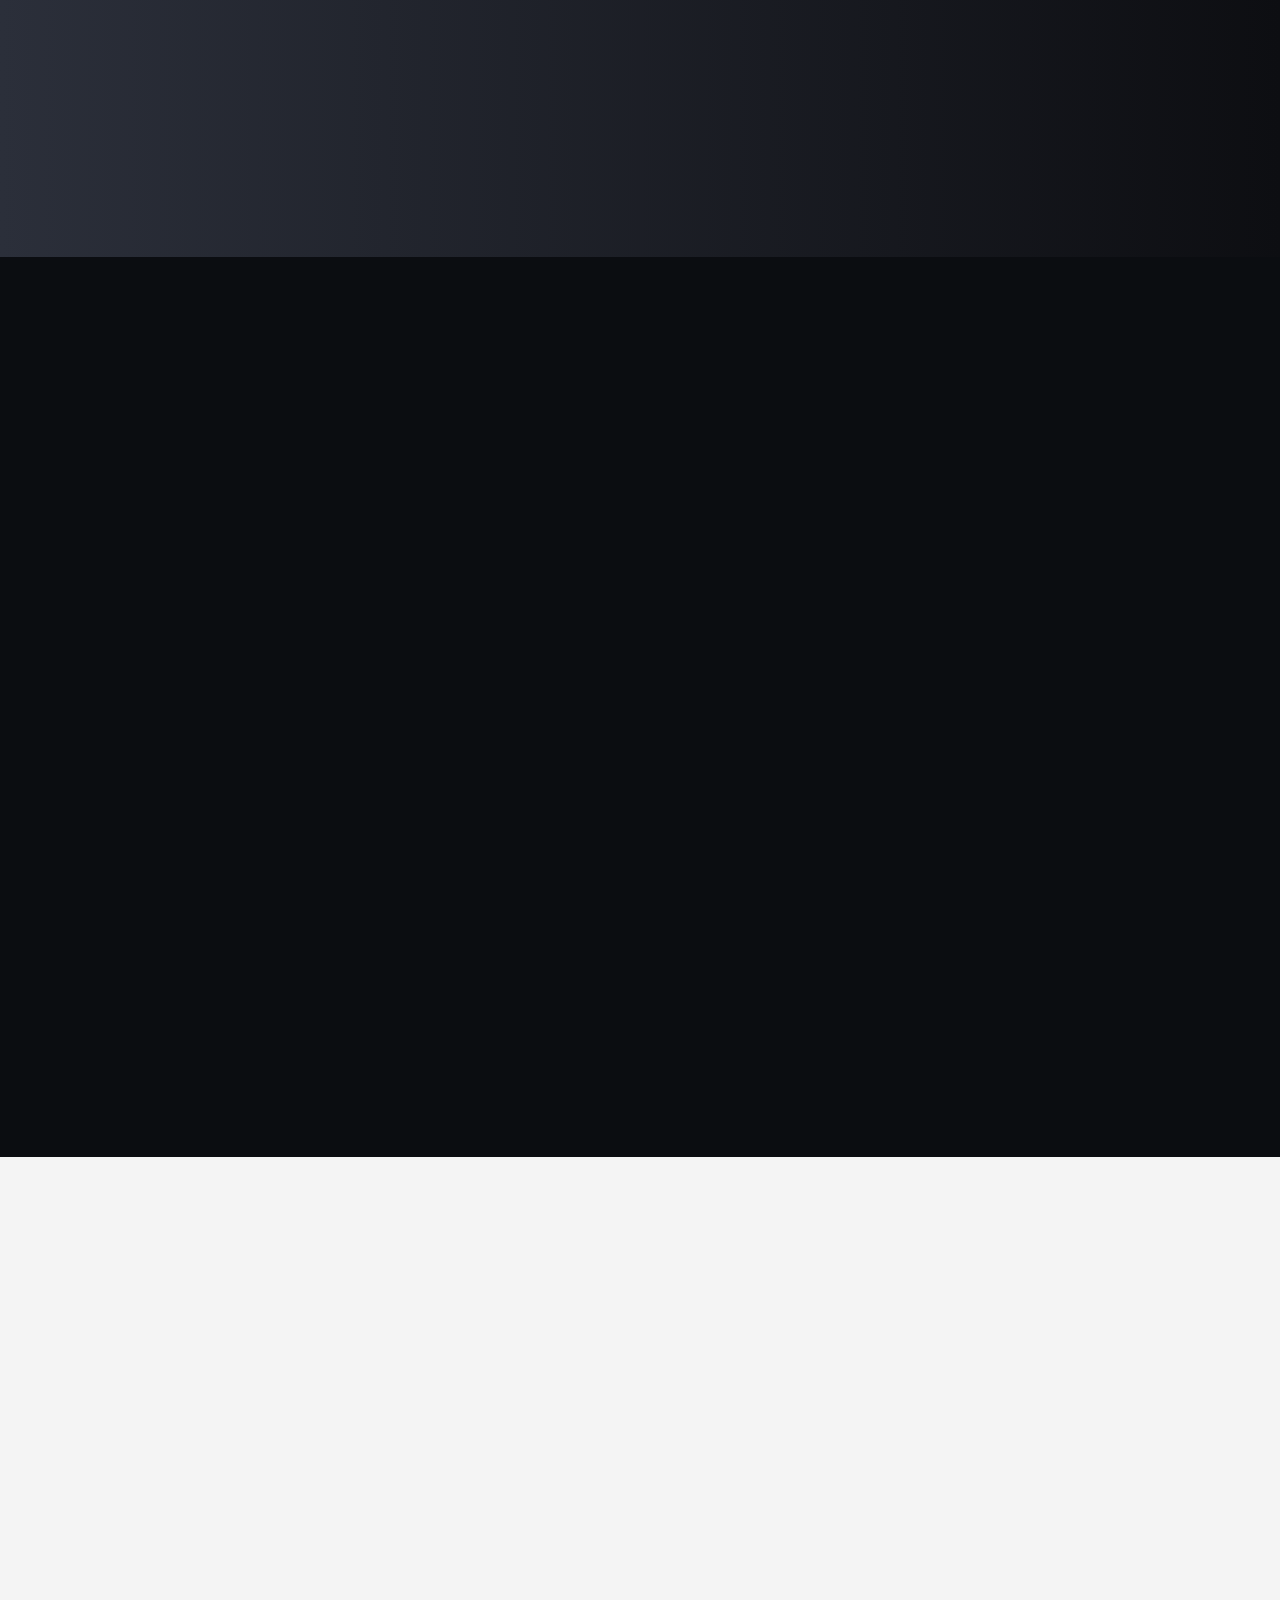
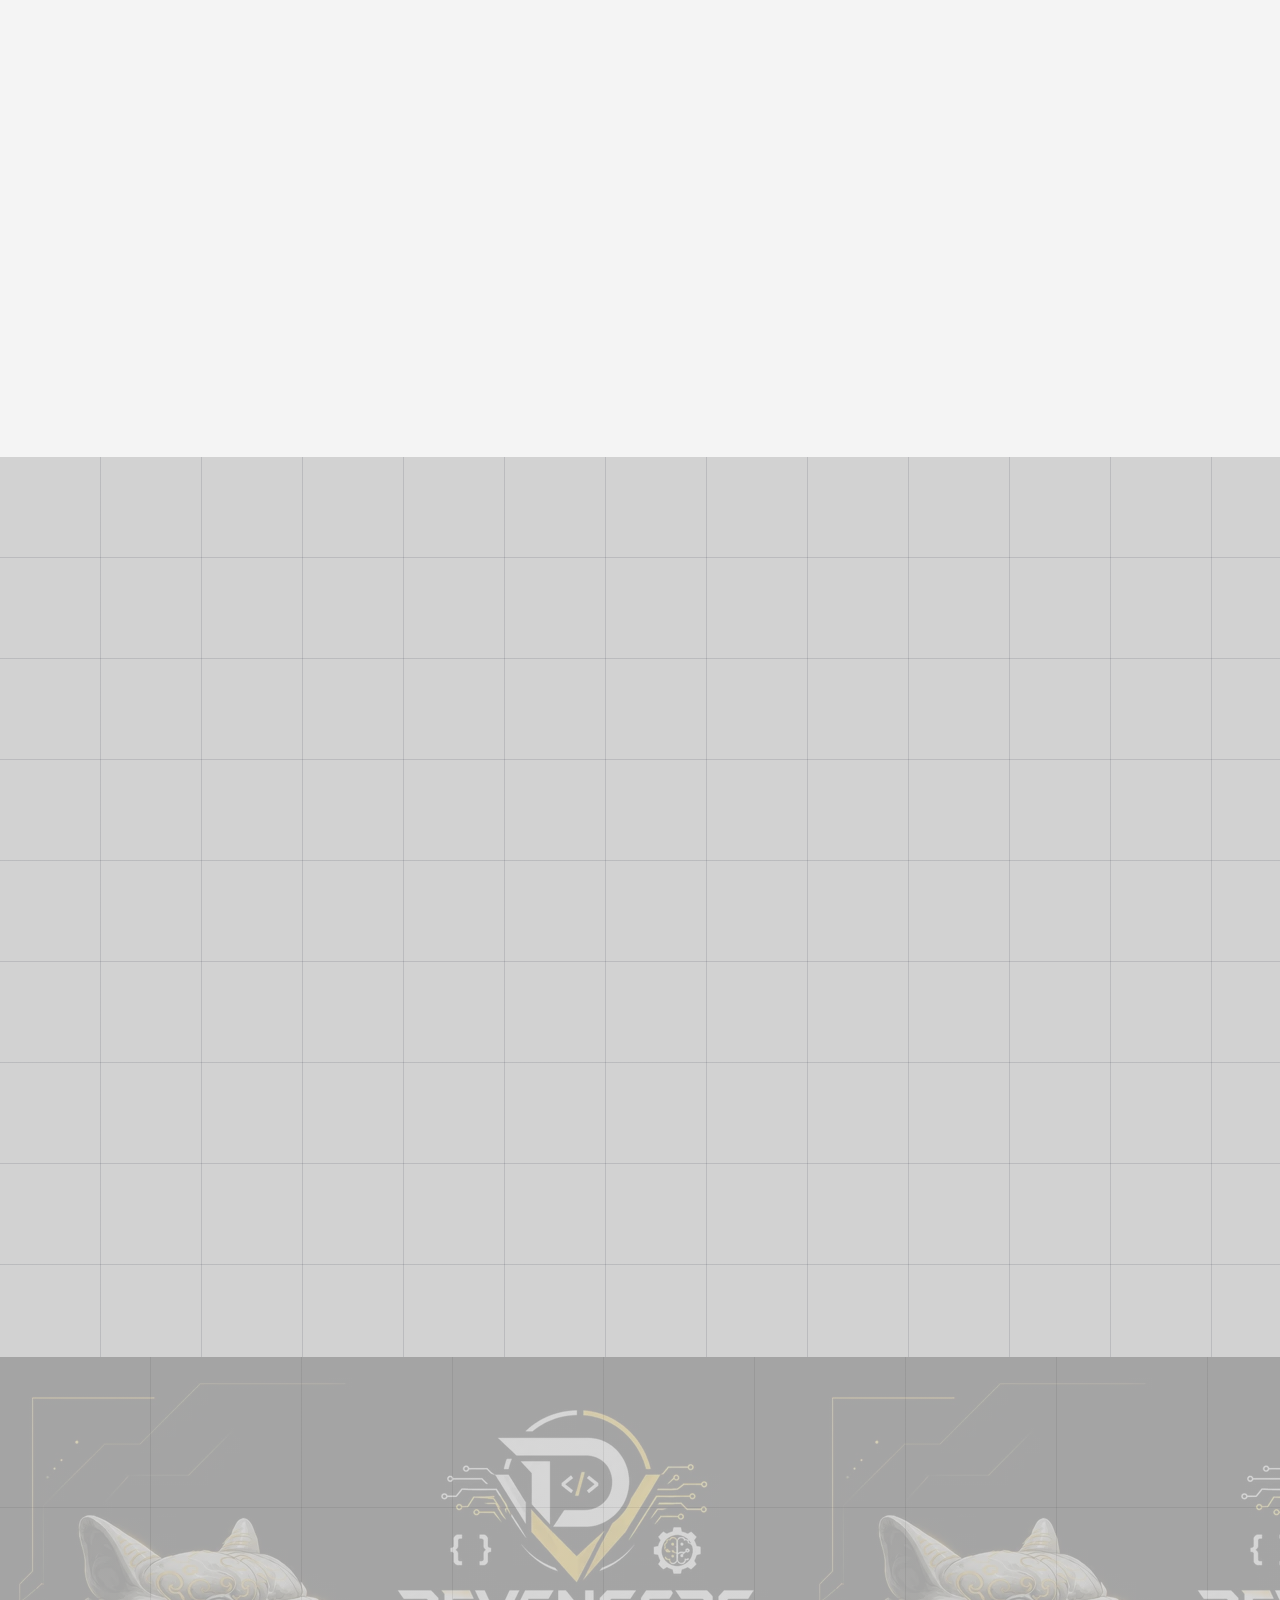
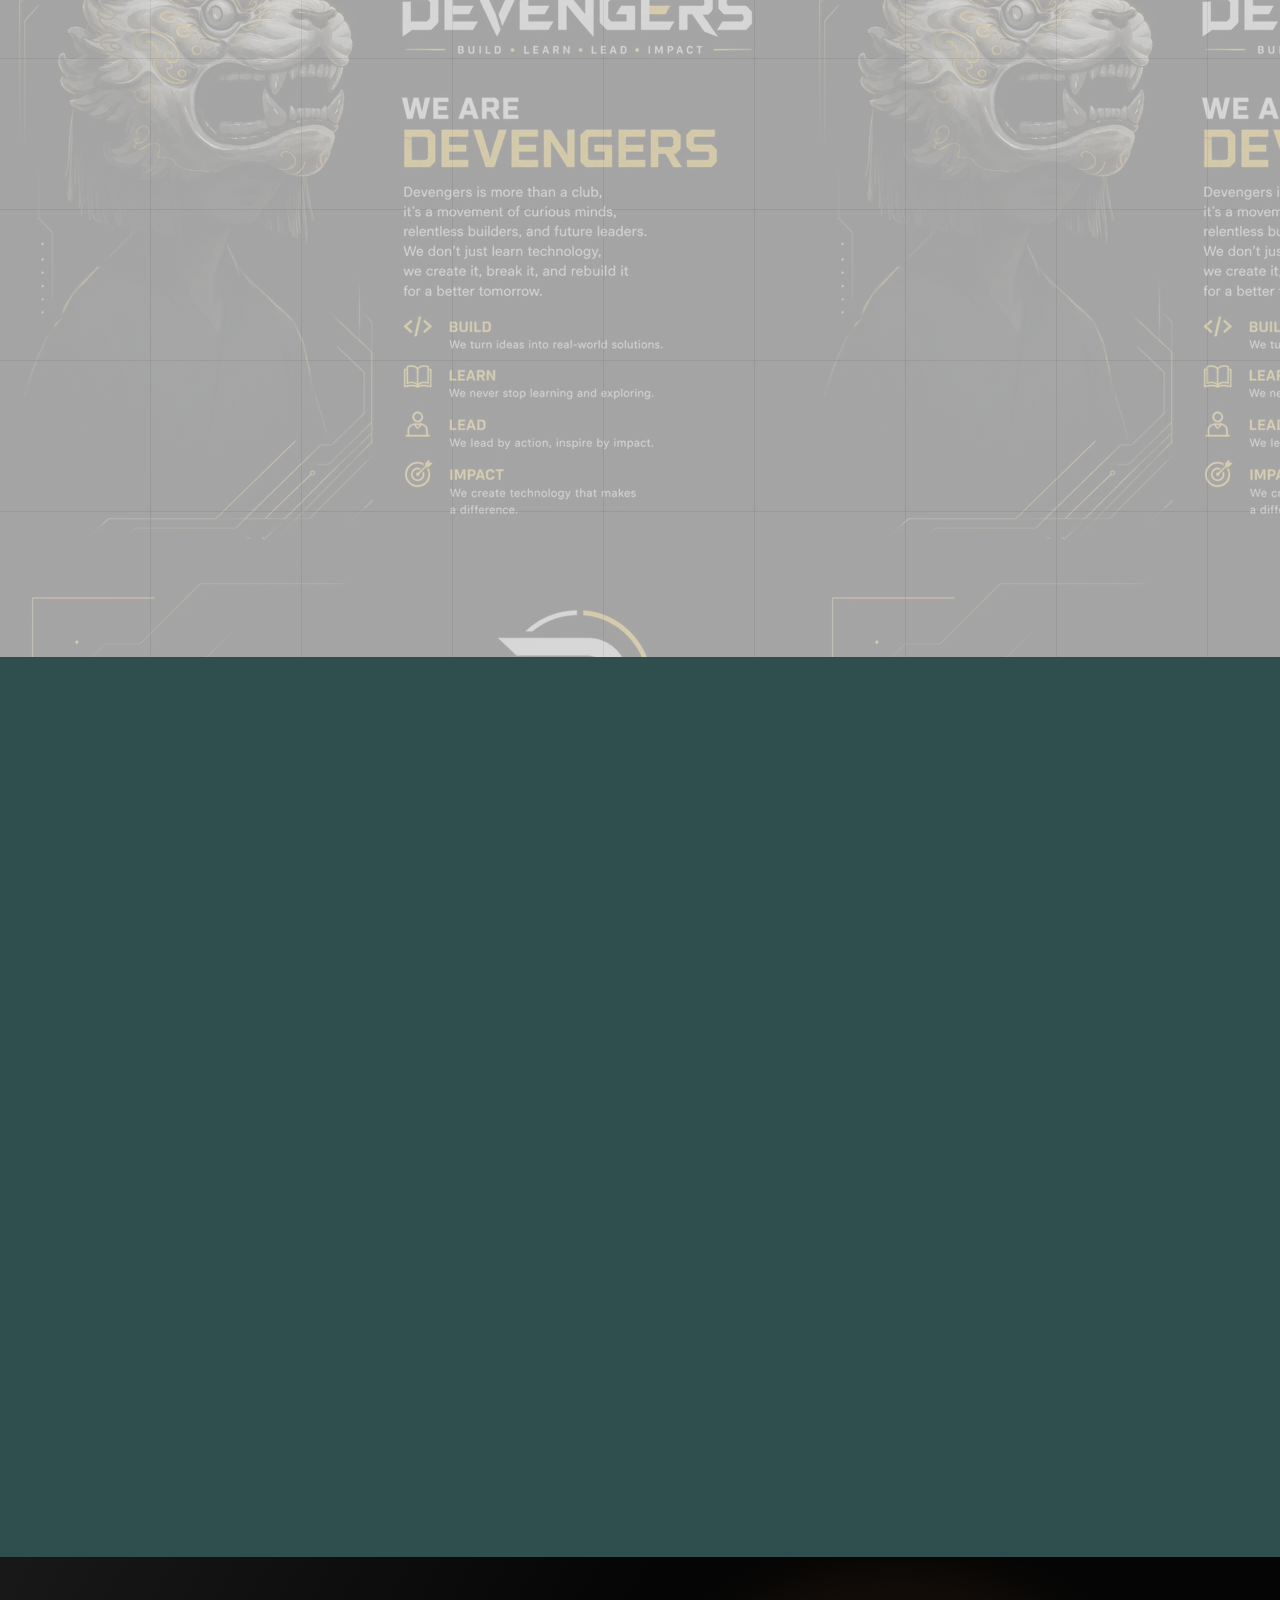
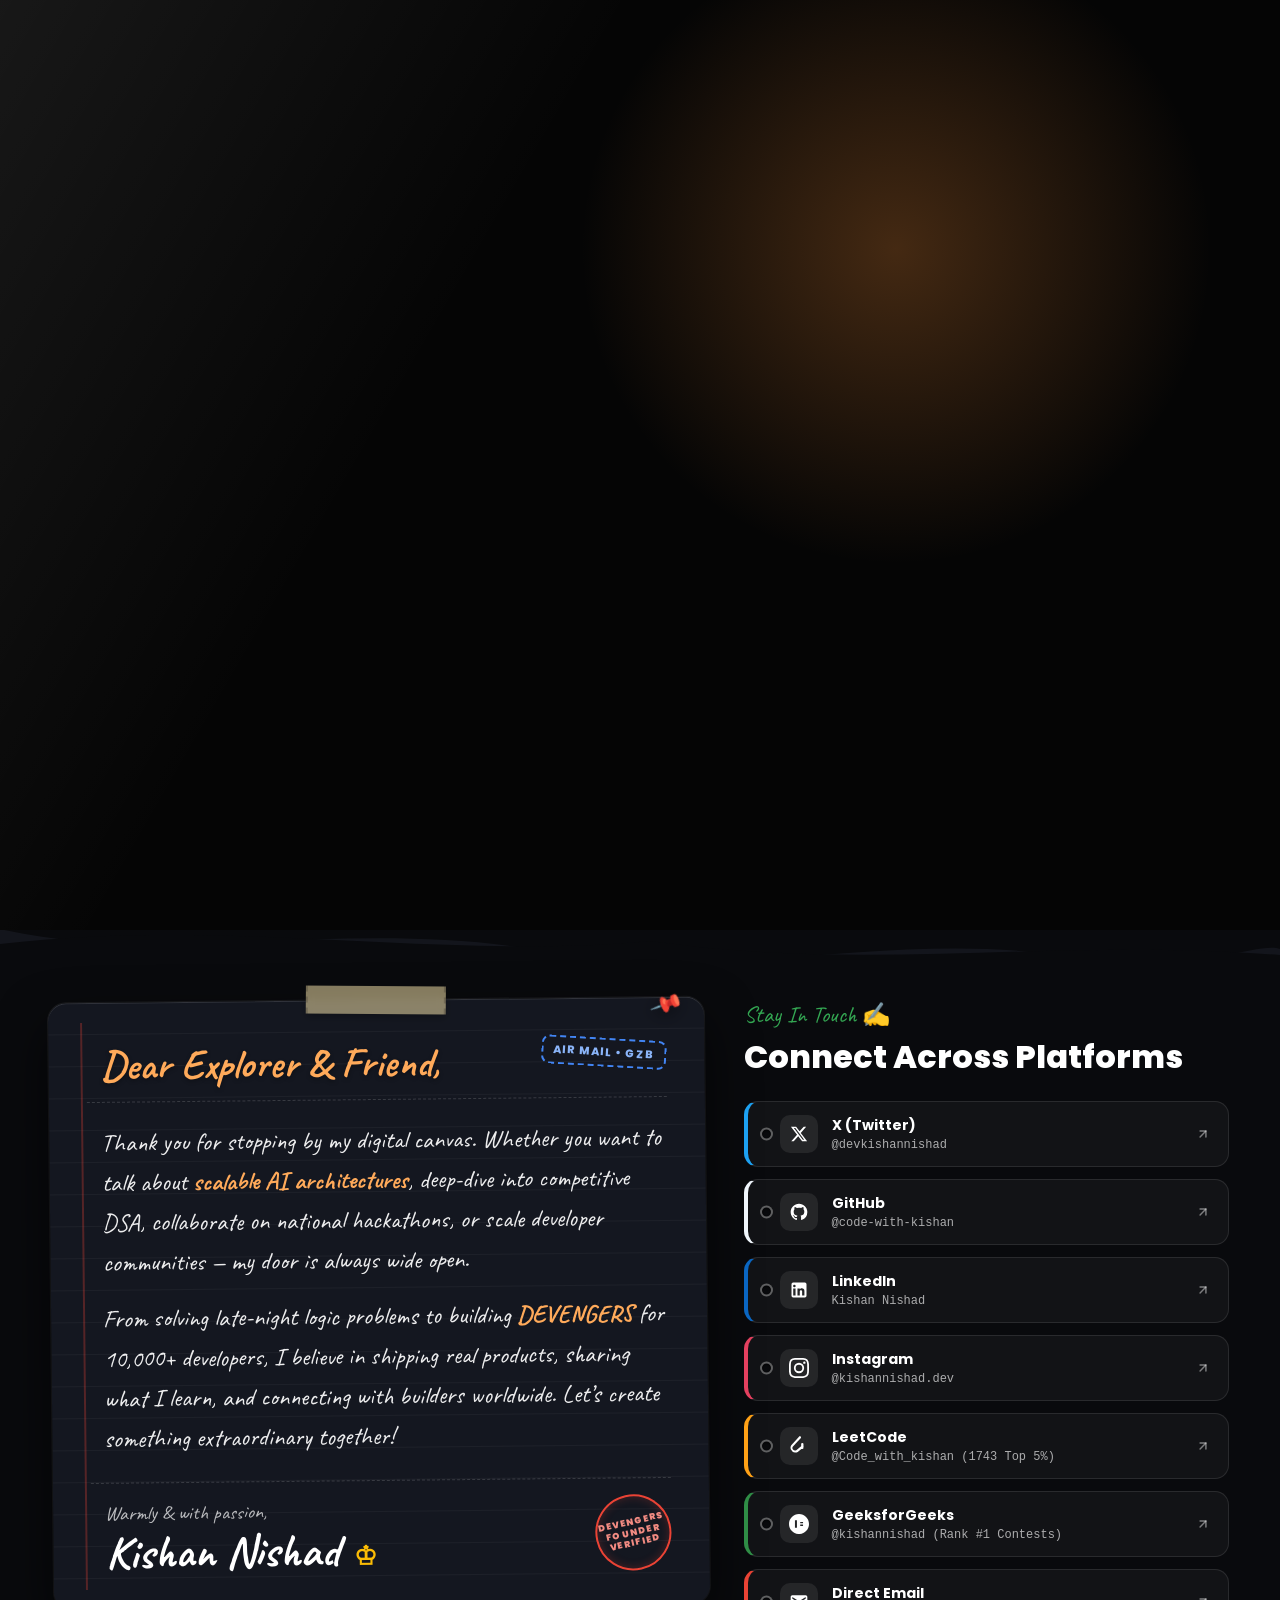
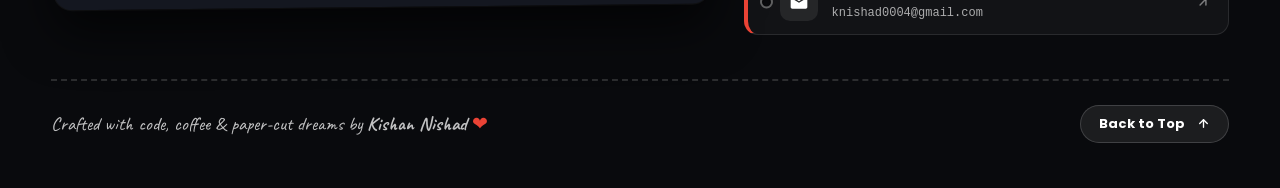
==== commit dae35e7b: "revert: remove Canva effects and restore clean hero aesthetic" ====
--- a/index.html
+++ b/index.html
@@ -361,363 +361,6 @@
     url("Landingpage/Assests/2.webp") center / cover no-repeat;
 }
 
-/* ==========================================================================
-   CANVA THEME & ANIMATED SUITE (Vibrant Creative Agency Aesthetic)
-   - Ambient Aurora Glow Mesh (GPU Composited)
-   - Interactive Floating Badges & Magnetic Stickers
-   - Canva Sparkle Doodles & Interactive Click Bursts
-   - Iridescent Gradient Text Shimmer
-   ========================================================================== */
-
-/* 1. Aurora Ambient Mesh Orbs */
-.canva-aurora {
-  position: absolute;
-  inset: 0;
-  overflow: hidden;
-  pointer-events: none;
-  z-index: 1;
-}
-
-.aurora-orb {
-  position: absolute;
-  border-radius: 50%;
-  filter: blur(85px);
-  opacity: 0.38;
-  will-change: transform;
-  mix-blend-mode: screen;
-}
-
-.aurora-orb.orb-1 {
-  width: 450px;
-  height: 450px;
-  background: radial-gradient(circle, #7928ca 0%, rgba(121, 40, 202, 0) 70%);
-  top: 10%;
-  right: 15%;
-  animation: canvaOrbFloat1 18s ease-in-out infinite alternate;
-}
-
-.aurora-orb.orb-2 {
-  width: 500px;
-  height: 500px;
-  background: radial-gradient(circle, #00dfd8 0%, rgba(0, 223, 216, 0) 70%);
-  bottom: 10%;
-  left: 20%;
-  animation: canvaOrbFloat2 22s ease-in-out infinite alternate;
-}
-
-.aurora-orb.orb-3 {
-  width: 380px;
-  height: 380px;
-  background: radial-gradient(circle, #ff007a 0%, rgba(255, 0, 122, 0) 70%);
-  top: 45%;
-  right: 35%;
-  animation: canvaOrbFloat3 15s ease-in-out infinite alternate;
-}
-
-@keyframes canvaOrbFloat1 {
-  0% { transform: translate(0, 0) scale(1); }
-  50% { transform: translate(-60px, 40px) scale(1.15); }
-  100% { transform: translate(40px, -50px) scale(0.9); }
-}
-
-@keyframes canvaOrbFloat2 {
-  0% { transform: translate(0, 0) scale(1); }
-  50% { transform: translate(70px, -50px) scale(1.2); }
-  100% { transform: translate(-50px, 30px) scale(0.95); }
-}
-
-@keyframes canvaOrbFloat3 {
-  0% { transform: translate(0, 0) scale(0.9); }
-  50% { transform: translate(-40px, -60px) scale(1.1); }
-  100% { transform: translate(50px, 40px) scale(1); }
-}
-
-/* 2. Iridescent Canva Gradient Text Shimmer */
-.hero-content h1 span:last-child {
-  background: linear-gradient(115deg, #ffffff 0%, #00f2fe 28%, #7928ca 52%, #ff007a 76%, #ffffff 100%);
-  background-size: 240% auto;
-  -webkit-background-clip: text;
-  -webkit-text-fill-color: transparent;
-  display: inline-block;
-  animation: canvaTextShimmer 7s linear infinite;
-  text-shadow: none;
-  filter: drop-shadow(0 6px 24px rgba(0, 223, 216, 0.35));
-}
-
-@keyframes canvaTextShimmer {
-  0% { background-position: 0% center; }
-  100% { background-position: 240% center; }
-}
-
-/* 3. Floating Canva Stickers & Badges */
-.canva-stickers-wrap {
-  position: absolute;
-  inset: 0;
-  pointer-events: none;
-  z-index: 3;
-  overflow: hidden;
-}
-
-.canva-sticker {
-  position: absolute;
-  pointer-events: auto;
-  display: inline-flex;
-  align-items: center;
-  gap: 10px;
-  padding: 10px 20px;
-  border-radius: 999px;
-  font-family: 'Poppins', sans-serif;
-  font-size: 13.5px;
-  font-weight: 700;
-  letter-spacing: 0.3px;
-  color: #ffffff;
-  backdrop-filter: blur(16px);
-  -webkit-backdrop-filter: blur(16px);
-  cursor: grab;
-  user-select: none;
-  box-shadow: 0 12px 32px rgba(0, 0, 0, 0.45), inset 0 1px 0 rgba(255, 255, 255, 0.35);
-  transition: transform 0.35s cubic-bezier(0.18, 0.89, 0.32, 1.28), box-shadow 0.35s ease;
-  will-change: transform;
-}
-
-.canva-sticker:hover {
-  transform: scale(1.1) translateY(-6px) rotate(2deg) !important;
-  box-shadow: 0 18px 42px rgba(0, 0, 0, 0.55), inset 0 1px 0 rgba(255, 255, 255, 0.6);
-  z-index: 10;
-}
-
-.canva-sticker:active {
-  cursor: grabbing;
-  transform: scale(0.96) !important;
-}
-
-/* Individual Sticker Styles */
-.sticker-hackathon {
-  top: 18%;
-  right: 12%;
-  background: linear-gradient(135deg, rgba(255, 170, 0, 0.35), rgba(255, 77, 0, 0.25));
-  border: 1.5px solid rgba(255, 185, 45, 0.75);
-  box-shadow: 0 12px 32px rgba(255, 136, 0, 0.3), inset 0 1px 0 rgba(255, 230, 150, 0.5);
-  animation: canvaFloatA 5.5s ease-in-out infinite alternate;
-}
-
-.sticker-founder {
-  top: 36%;
-  right: 6%;
-  background: linear-gradient(135deg, rgba(0, 223, 216, 0.32), rgba(121, 40, 202, 0.35));
-  border: 1.5px solid rgba(0, 223, 216, 0.7);
-  box-shadow: 0 12px 32px rgba(0, 223, 216, 0.3), inset 0 1px 0 rgba(200, 255, 255, 0.5);
-  animation: canvaFloatB 6.2s ease-in-out infinite alternate;
-}
-
-.sticker-cs50 {
-  bottom: 22%;
-  right: 14%;
-  background: linear-gradient(135deg, rgba(220, 20, 60, 0.35), rgba(139, 0, 0, 0.25));
-  border: 1.5px solid rgba(255, 80, 100, 0.7);
-  box-shadow: 0 12px 32px rgba(220, 20, 60, 0.3), inset 0 1px 0 rgba(255, 180, 190, 0.5);
-  animation: canvaFloatC 5.8s ease-in-out infinite alternate;
-}
-
-.sticker-gsa {
-  top: 14%;
-  left: 36%;
-  background: linear-gradient(135deg, rgba(66, 133, 244, 0.32), rgba(52, 168, 83, 0.28));
-  border: 1.5px solid rgba(66, 133, 244, 0.7);
-  box-shadow: 0 12px 32px rgba(66, 133, 244, 0.3), inset 0 1px 0 rgba(200, 230, 255, 0.5);
-  animation: canvaFloatD 6.8s ease-in-out infinite alternate;
-}
-
-.sticker-status {
-  display: inline-flex;
-  align-items: center;
-  gap: 8px;
-  background: rgba(15, 23, 42, 0.75);
-  border: 1px solid rgba(34, 197, 94, 0.5);
-  font-size: 12.5px;
-  font-weight: 600;
-  padding: 6px 14px;
-  border-radius: 999px;
-  margin-top: 18px;
-  color: #f1f5f9;
-  box-shadow: 0 6px 20px rgba(0, 0, 0, 0.4);
-}
-
-.live-dot {
-  width: 8px;
-  height: 8px;
-  border-radius: 50%;
-  background: #22c55e;
-  box-shadow: 0 0 12px #22c55e;
-  animation: canvaPulseDot 1.8s ease-in-out infinite;
-}
-
-@keyframes canvaPulseDot {
-  0%, 100% { transform: scale(1); opacity: 1; }
-  50% { transform: scale(1.4); opacity: 0.6; }
-}
-
-@keyframes canvaFloatA {
-  0% { transform: translate(0, 0) rotate(-2deg); }
-  100% { transform: translate(12px, -18px) rotate(2deg); }
-}
-
-@keyframes canvaFloatB {
-  0% { transform: translate(0, 0) rotate(2deg); }
-  100% { transform: translate(-15px, 20px) rotate(-3deg); }
-}
-
-@keyframes canvaFloatC {
-  0% { transform: translate(0, 0) rotate(-3deg); }
-  100% { transform: translate(14px, -16px) rotate(1deg); }
-}
-
-@keyframes canvaFloatD {
-  0% { transform: translate(0, 0) rotate(1deg); }
-  100% { transform: translate(-10px, 16px) rotate(-2deg); }
-}
-
-/* 4. Canva Sparkle Elements (Twinkling Star Accents) */
-.canva-sparkle {
-  position: absolute;
-  pointer-events: none;
-  animation: canvaSparkleTwinkle 3.2s ease-in-out infinite alternate;
-}
-
-.canva-sparkle svg {
-  width: 100%;
-  height: 100%;
-  fill: #ffd700;
-  filter: drop-shadow(0 0 10px rgba(255, 220, 100, 0.85));
-}
-
-.sparkle-1 {
-  width: 26px;
-  height: 26px;
-  top: 12%;
-  left: 10%;
-  animation-delay: 0s;
-}
-
-.sparkle-2 {
-  width: 32px;
-  height: 32px;
-  top: 28%;
-  right: 28%;
-  animation-delay: 1.2s;
-}
-
-.sparkle-3 {
-  width: 22px;
-  height: 22px;
-  bottom: 25%;
-  left: 45%;
-  animation-delay: 2.1s;
-}
-
-@keyframes canvaSparkleTwinkle {
-  0% { transform: scale(0.65) rotate(0deg); opacity: 0.35; }
-  50% { transform: scale(1.3) rotate(90deg); opacity: 1; }
-  100% { transform: scale(0.75) rotate(180deg); opacity: 0.45; }
-}
-
-/* 5. Click Particle Burst (Canva Confetti/Sparkle Explosion) */
-.canva-click-particle {
-  position: fixed;
-  pointer-events: none;
-  z-index: 999999;
-  border-radius: 50%;
-  will-change: transform, opacity;
-  animation: canvaParticleFade 0.8s cubic-bezier(0.18, 0.89, 0.32, 1.28) forwards;
-  user-select: none;
-}
-
-@keyframes canvaParticleFade {
-  0% { transform: translate(0, 0) scale(1) rotate(0deg); opacity: 1; }
-  100% { transform: translate(var(--tx), var(--ty)) scale(0) rotate(var(--rot)); opacity: 0; }
-}
-
-/* Mobile Responsiveness for Canva Stickers */
-@media (max-width: 900px) {
-  .canva-sticker {
-    font-size: 11.5px;
-    padding: 7px 14px;
-    gap: 6px;
-  }
-  .sticker-gsa {
-    display: none;
-  }
-  .sticker-hackathon {
-    top: 12%;
-    right: 4%;
-  }
-  .sticker-founder {
-    top: 24%;
-    right: 3%;
-  }
-  .sticker-cs50 {
-    display: none;
-  }
-}
-
-@media (max-width: 560px) {
-  .sticker-hackathon,
-  .sticker-founder,
-  .sticker-cs50,
-  .sticker-gsa {
-    display: none !important;
-  }
-  .canva-mobile-badge-row {
-    display: flex !important;
-    flex-wrap: wrap;
-    gap: 8px;
-    margin-top: 14px;
-  }
-  .canva-mobile-badge {
-    display: inline-flex;
-    align-items: center;
-    gap: 6px;
-    padding: 6px 12px;
-    border-radius: 999px;
-    font-size: 11.5px;
-    font-weight: 700;
-    color: #fff;
-    backdrop-filter: blur(14px);
-    -webkit-backdrop-filter: blur(14px);
-    border: 1px solid rgba(255, 255, 255, 0.25);
-    box-shadow: 0 4px 14px rgba(0, 0, 0, 0.35);
-  }
-  .badge-hacks {
-    background: linear-gradient(135deg, rgba(255, 170, 0, 0.35), rgba(255, 77, 0, 0.25));
-    border-color: rgba(255, 185, 45, 0.7);
-  }
-  .badge-ceo {
-    background: linear-gradient(135deg, rgba(0, 223, 216, 0.3), rgba(121, 40, 202, 0.35));
-    border-color: rgba(0, 223, 216, 0.65);
-  }
-  .badge-cs {
-    background: linear-gradient(135deg, rgba(220, 20, 60, 0.35), rgba(139, 0, 0, 0.25));
-    border-color: rgba(255, 80, 100, 0.65);
-  }
-}
-
-@media (min-width: 561px) {
-  .canva-mobile-badge-row {
-    display: none !important;
-  }
-}
-
-/* Motion Guide: Respect Reduced Motion Preferences */
-@media (prefers-reduced-motion: reduce) {
-  .aurora-orb,
-  .canva-sticker,
-  .canva-sparkle,
-  .hero-content h1 span:last-child {
-    animation: none !important;
-    transform: none !important;
-  }
-}
-
 .site-section {
   position: relative;
   min-height: 100vh;
@@ -5201,42 +4844,8 @@
     </nav>
 
     <main>
-      <!-- 3. Hero Section (Canva Theme Animated Suite) -->
+      <!-- 3. Hero Section -->
       <section class="landing" id="home">
-        <!-- Canva Ambient Aurora Mesh Orbs -->
-        <div class="canva-aurora" aria-hidden="true">
-          <div class="aurora-orb orb-1"></div>
-          <div class="aurora-orb orb-2"></div>
-          <div class="aurora-orb orb-3"></div>
-        </div>
-
-        <!-- Canva Interactive Floating Stickers & Magnetic Badges -->
-        <div class="canva-stickers-wrap" aria-hidden="true">
-          <div class="canva-sticker sticker-hackathon" title="11x Hackathon Winner across India &amp; Global contests">
-            <span>🏆</span> 11x Hackathon Winner
-          </div>
-          <div class="canva-sticker sticker-founder" title="Founder &amp; CEO of DEVENGERS &amp; WebHurry">
-            <span>🚀</span> Founder &amp; CEO @Devengers
-          </div>
-          <div class="canva-sticker sticker-cs50" title="Harvard CS50x 100% Certified">
-            <span>🎓</span> Harvard CS50x (100%)
-          </div>
-          <div class="canva-sticker sticker-gsa" title="Google Student Ambassador">
-            <span>🤖</span> Google Student Ambassador
-          </div>
-
-          <!-- Canva Sparkle Twinkles -->
-          <div class="canva-sparkle sparkle-1">
-            <svg viewBox="0 0 24 24"><path d="M12 0L14.5 9.5L24 12L14.5 14.5L12 24L9.5 14.5L0 12L9.5 9.5L12 0Z"/></svg>
-          </div>
-          <div class="canva-sparkle sparkle-2">
-            <svg viewBox="0 0 24 24"><path d="M12 0L14.5 9.5L24 12L14.5 14.5L12 24L9.5 14.5L0 12L9.5 9.5L12 0Z"/></svg>
-          </div>
-          <div class="canva-sparkle sparkle-3">
-            <svg viewBox="0 0 24 24"><path d="M12 0L14.5 9.5L24 12L14.5 14.5L12 24L9.5 14.5L0 12L9.5 9.5L12 0Z"/></svg>
-          </div>
-        </div>
-
         <section class="hero-content" aria-label="Kishan Nishad intro">
           <h1><span>Hi, I’m</span><span>Kishan Nishad</span></h1>
           <p class="animated-detail">
@@ -5245,17 +4854,6 @@
             <span>Full-Stack &amp; AI Engineer</span>
           </p>
           <p class="statement">Turning ideas into scalable AI products, full-stack architectures, and empowering 10,000+ developers.</p>
-
-          <div class="sticker-status">
-            <span class="live-dot"></span> Available for Keynotes, AI Collaborations &amp; Products
-          </div>
-
-          <!-- Mobile Responsive Canva Badges -->
-          <div class="canva-mobile-badge-row">
-            <div class="canva-mobile-badge badge-hacks"><span>🏆</span> 11x Hackathon Winner</div>
-            <div class="canva-mobile-badge badge-ceo"><span>🚀</span> Founder @Devengers</div>
-            <div class="canva-mobile-badge badge-cs"><span>🎓</span> Harvard CS50x</div>
-          </div>
         </section>
       </section>
 
@@ -7363,52 +6961,6 @@
     }
   })();
 
-  // ------------------------------------------------------------------------
-  // 11. CANVA INTERACTIVE CLICK SPARKLE BURST (DELIGHTFUL MICRO-INTERACTIONS)
-  // ------------------------------------------------------------------------
-  (() => {
-    const prefersReducedMotion = window.matchMedia("(prefers-reduced-motion: reduce)").matches;
-    if (prefersReducedMotion) return;
-
-    const colors = ["#00dfd8", "#7928ca", "#ff007a", "#ffaa40", "#ffffff", "#00f2fe", "#f59e0b"];
-    const shapes = ["★", "✦", "▲", "●", "◆", "✨"];
-
-    document.addEventListener("click", (e) => {
-      const target = e.target;
-      if (target.closest("button") || target.closest("a") || target.closest("input") || target.closest("textarea")) return;
-
-      const x = e.clientX;
-      const y = e.clientY;
-      const count = 7;
-
-      for (let i = 0; i < count; i++) {
-        const particle = document.createElement("span");
-        particle.className = "canva-click-particle";
-        const angle = (i / count) * 2 * Math.PI + (Math.random() - 0.5) * 0.45;
-        const velocity = 35 + Math.random() * 50;
-        const tx = Math.cos(angle) * velocity;
-        const ty = Math.sin(angle) * velocity;
-        const rot = (Math.random() * 360 - 180) + "deg";
-        const color = colors[Math.floor(Math.random() * colors.length)];
-        const shape = shapes[Math.floor(Math.random() * shapes.length)];
-        const size = 11 + Math.random() * 8;
-
-        particle.textContent = shape;
-        particle.style.left = x + "px";
-        particle.style.top = y + "px";
-        particle.style.color = color;
-        particle.style.fontSize = size + "px";
-        particle.style.textShadow = "0 0 10px " + color;
-        particle.style.setProperty("--tx", tx + "px");
-        particle.style.setProperty("--ty", ty + "px");
-        particle.style.setProperty("--rot", rot);
-
-        document.body.appendChild(particle);
-        setTimeout(() => particle.remove(), 800);
-      }
-    }, { passive: true });
-  })();
-
 };
 
 if (document.readyState === "loading") {
